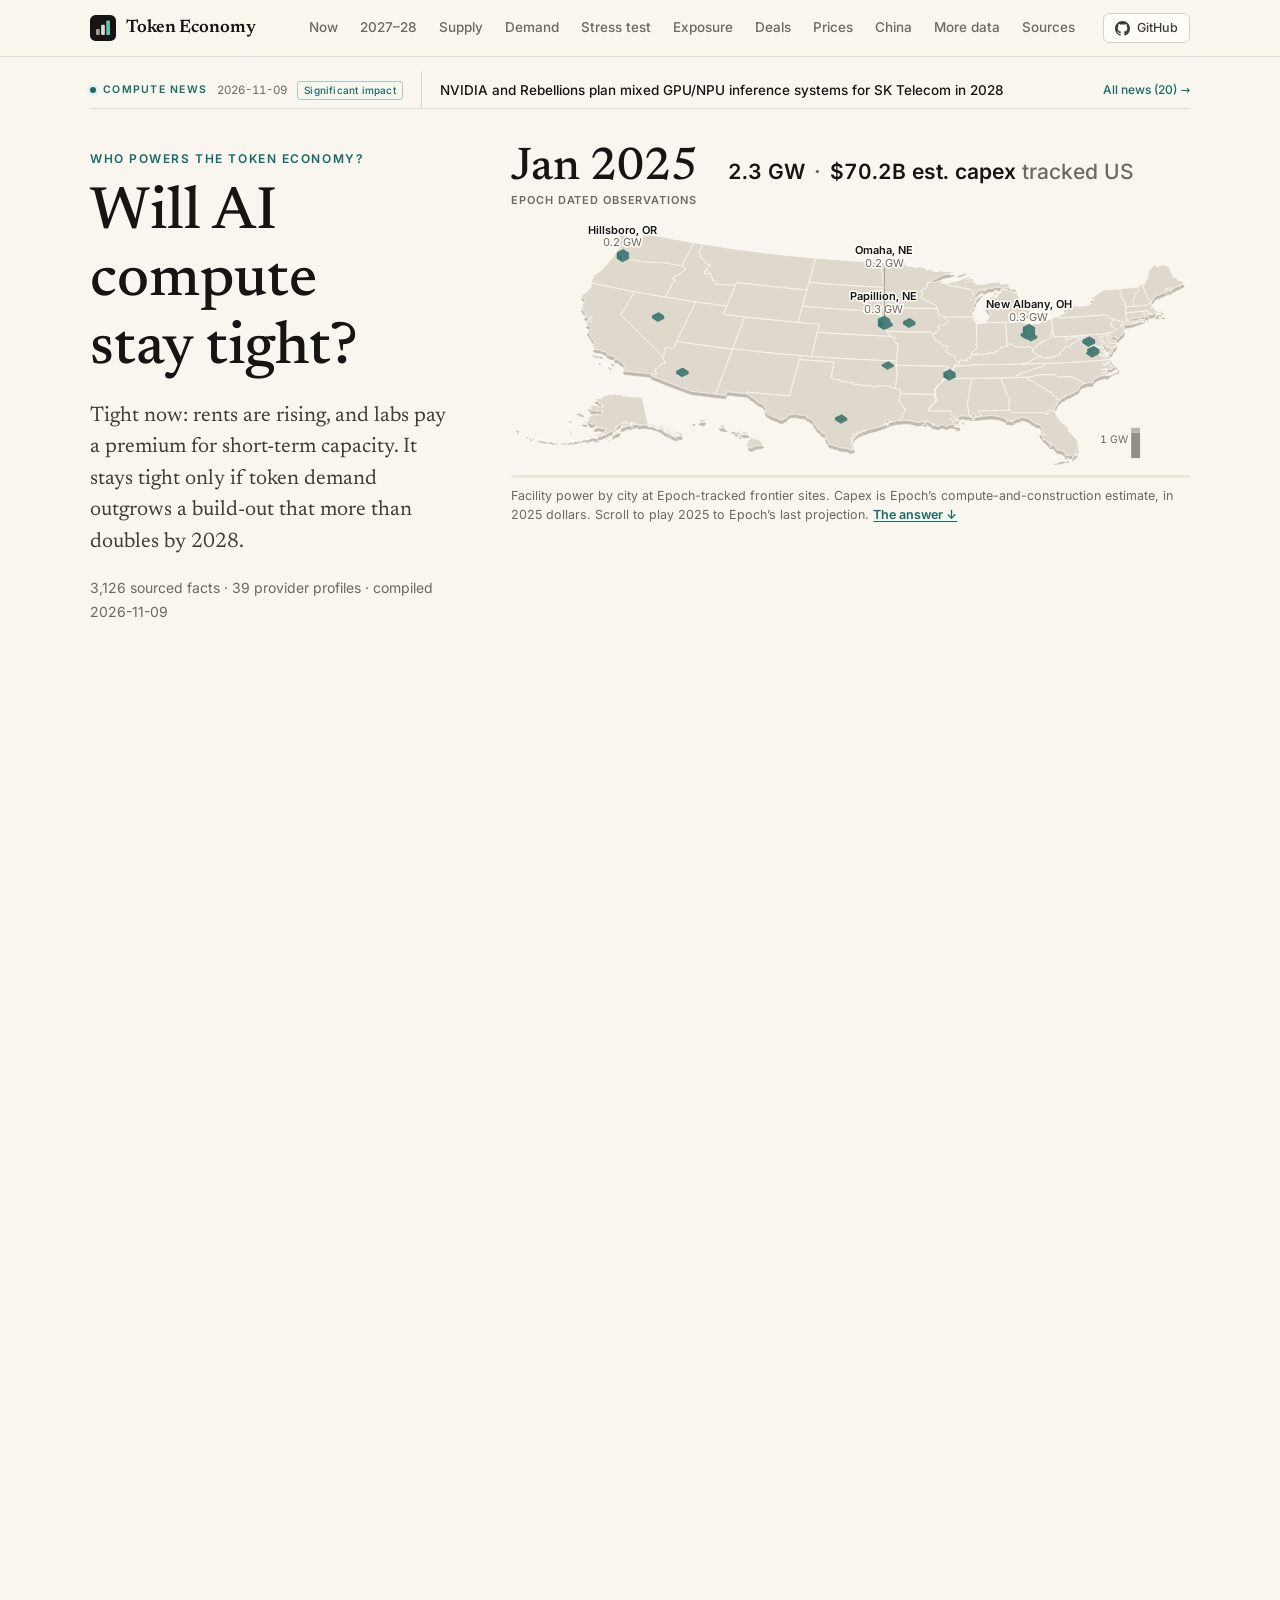
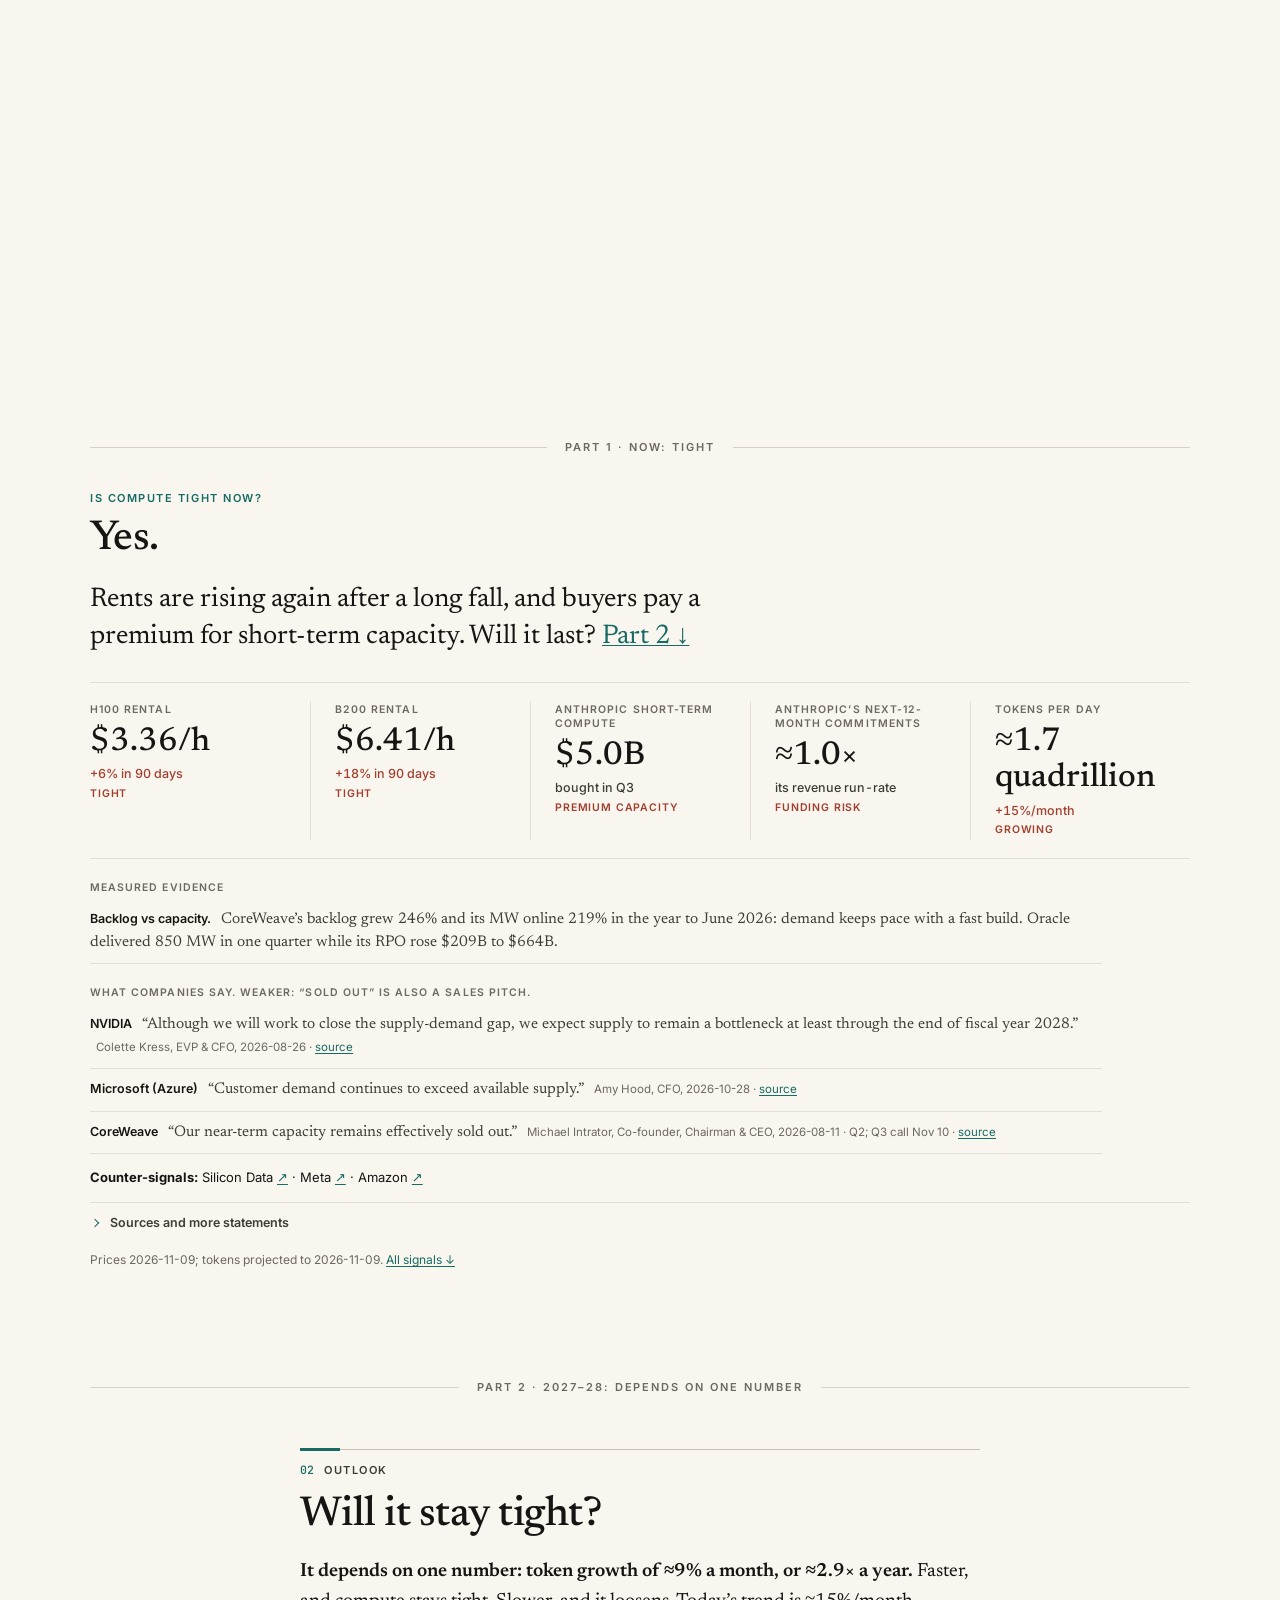
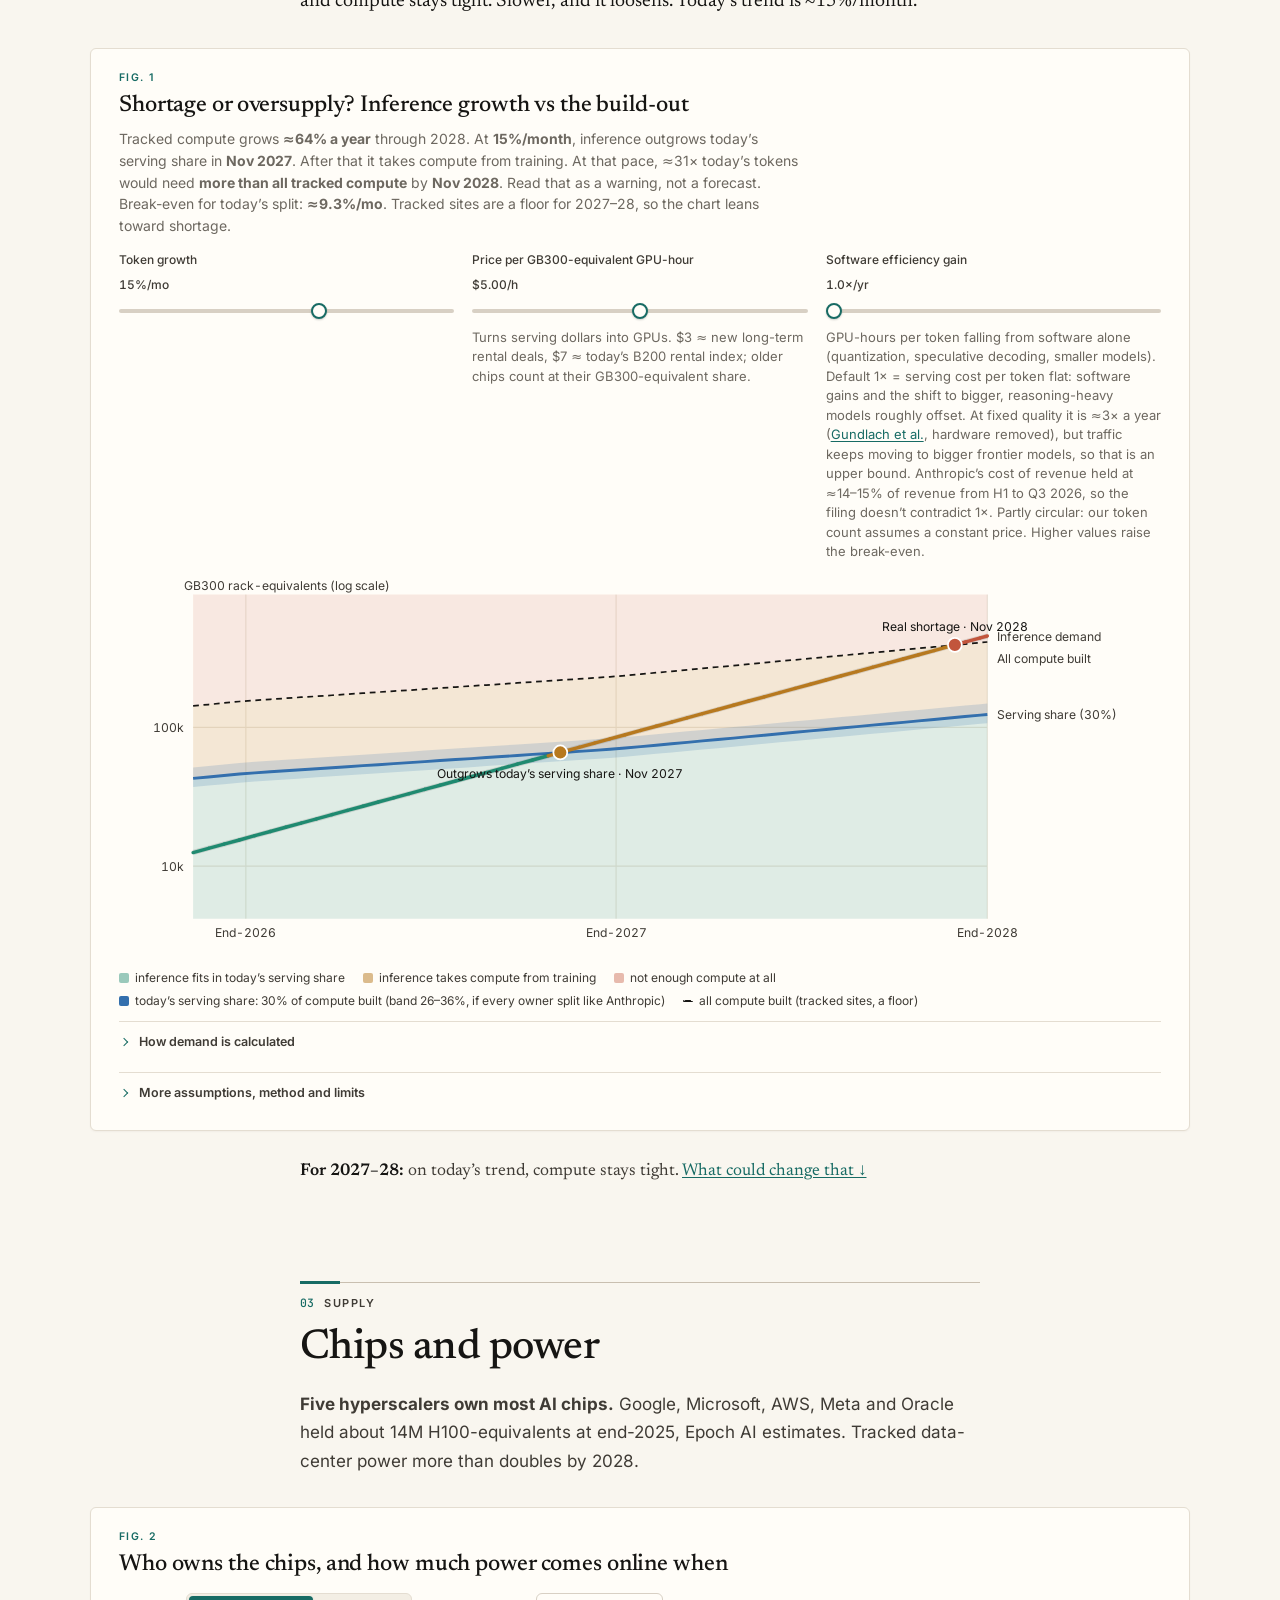
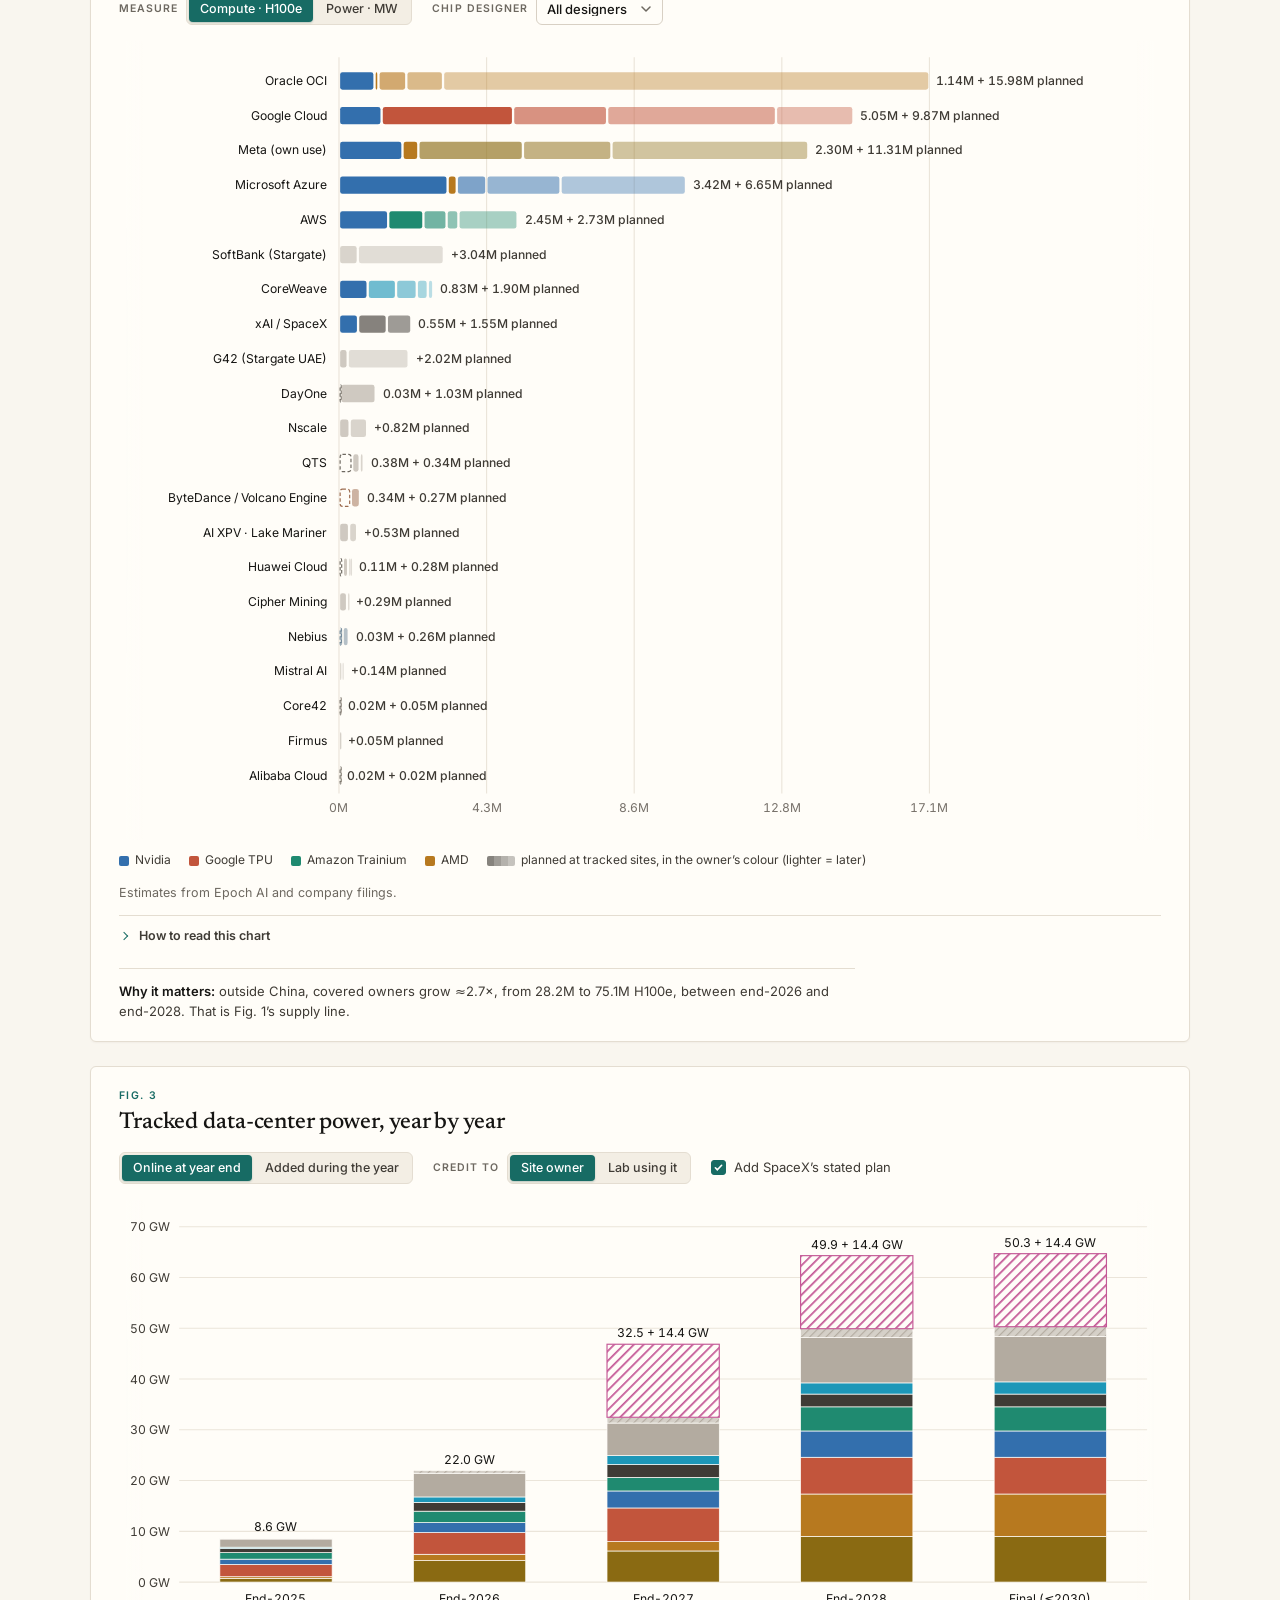
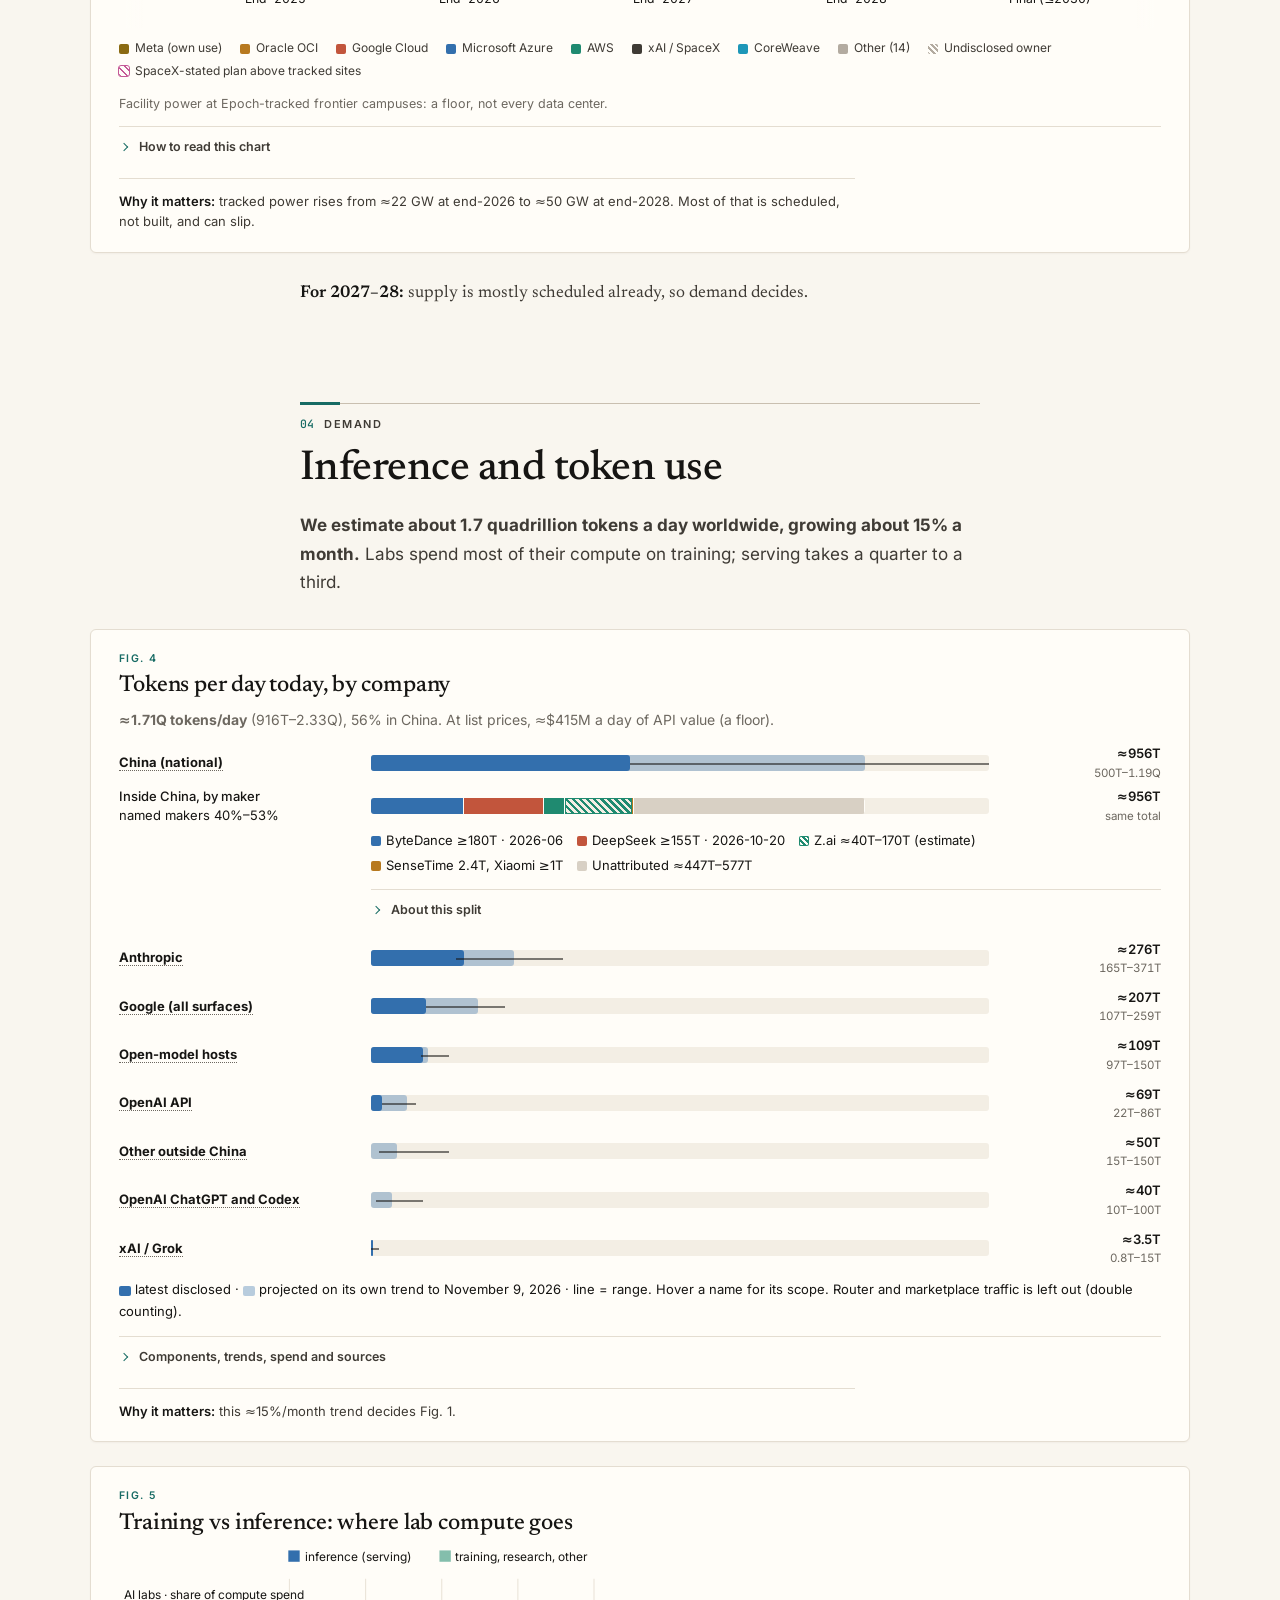
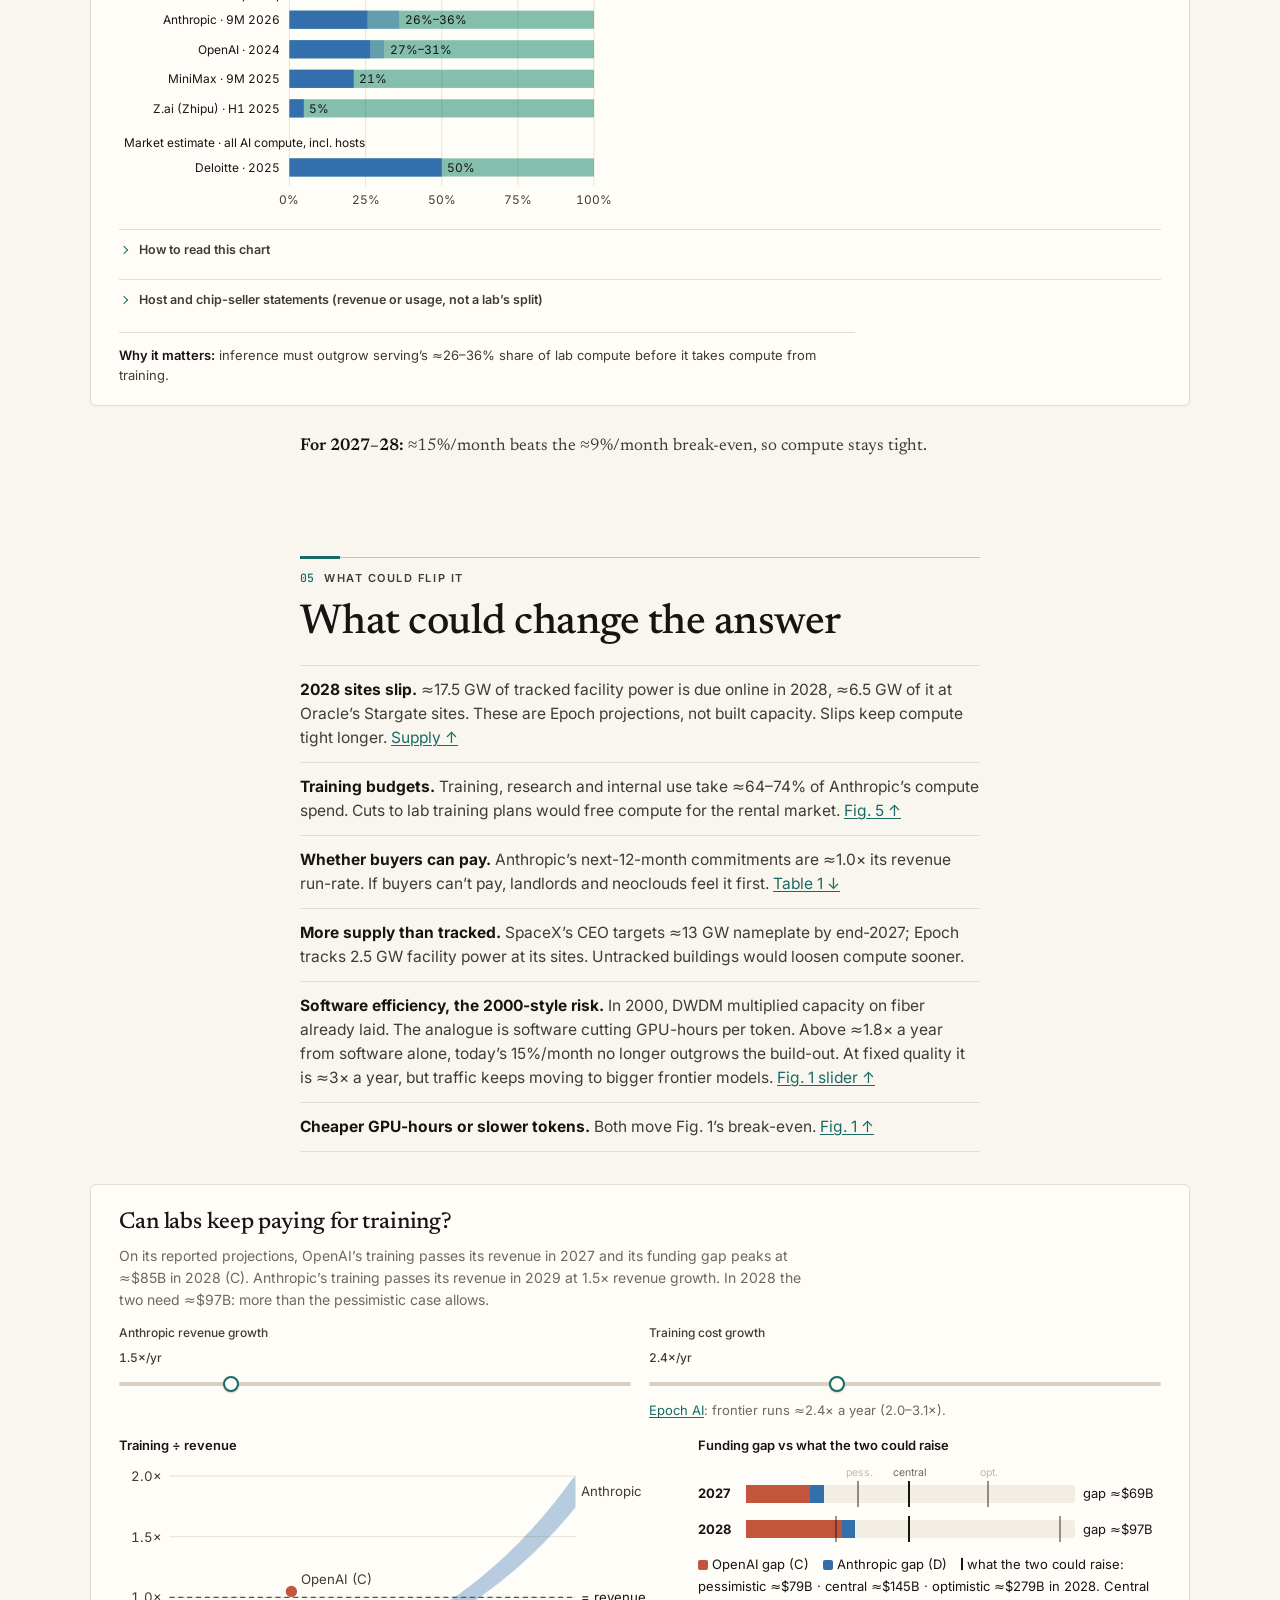
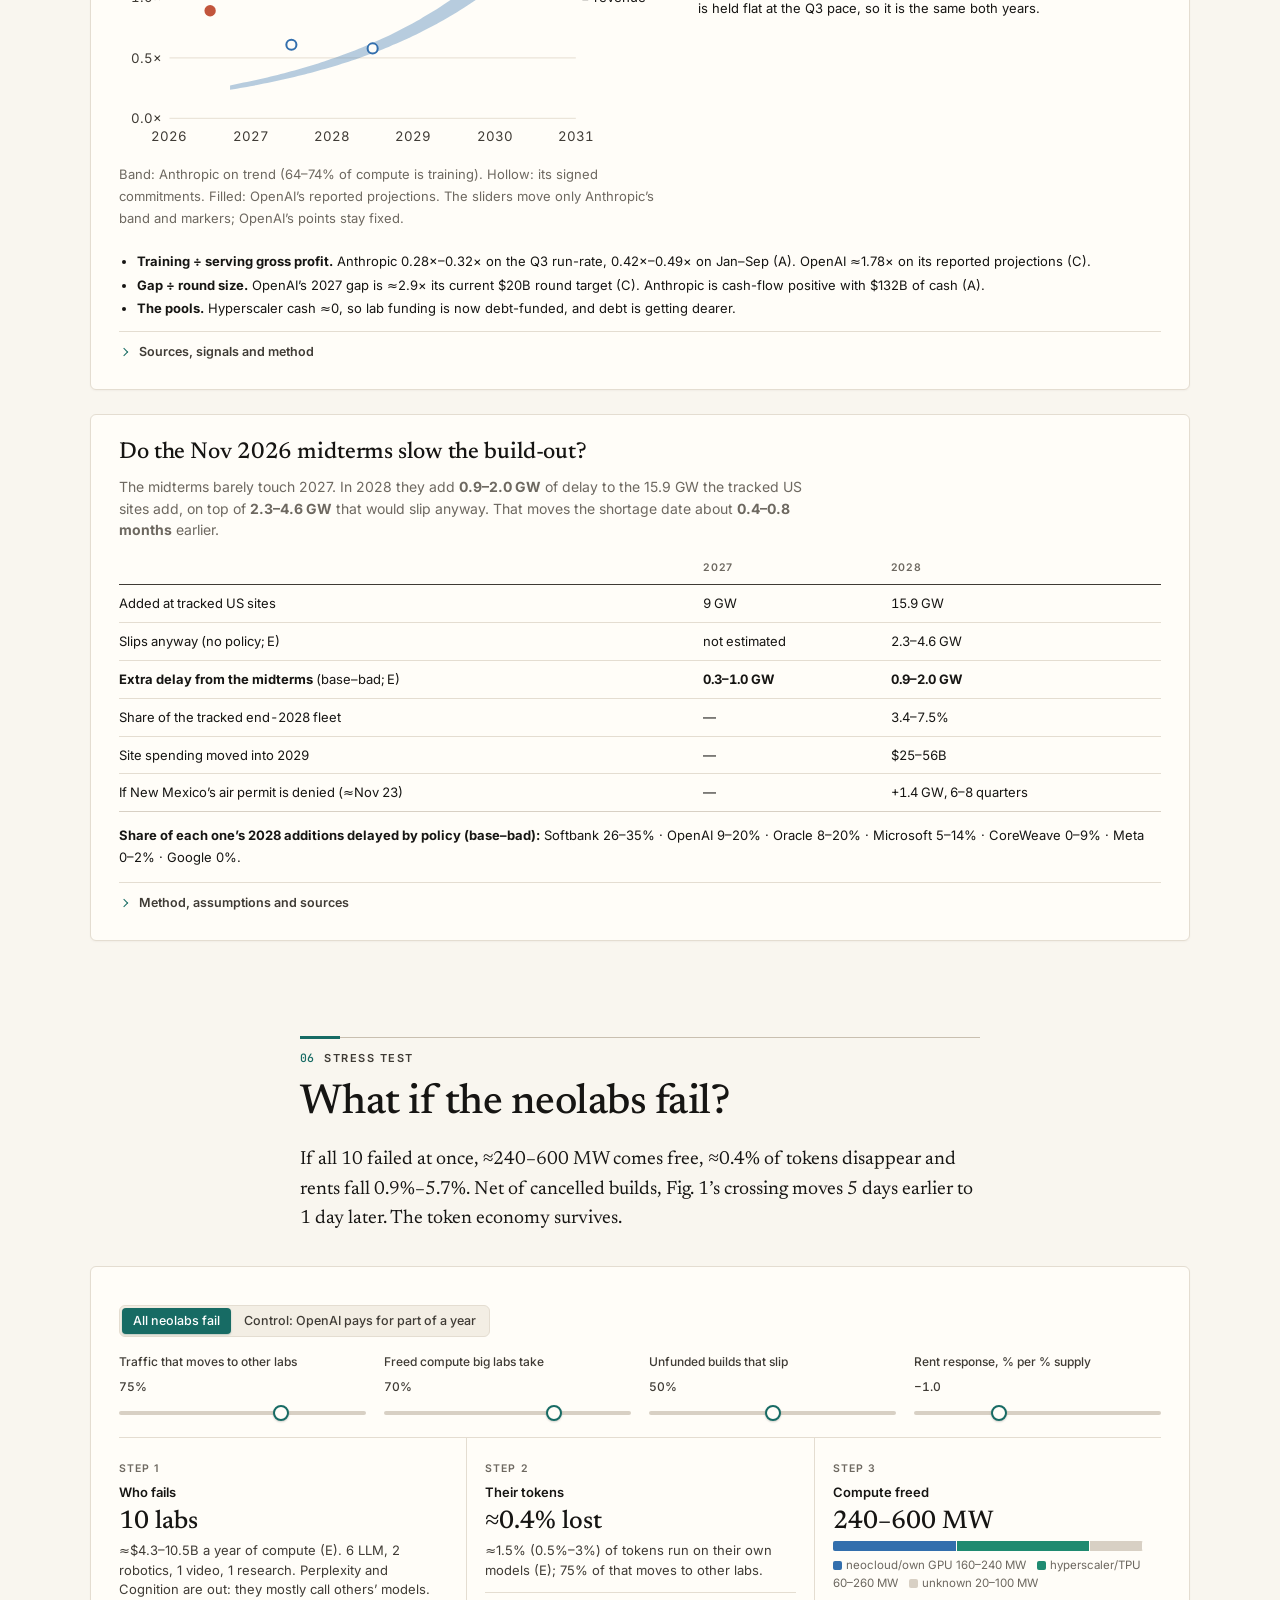
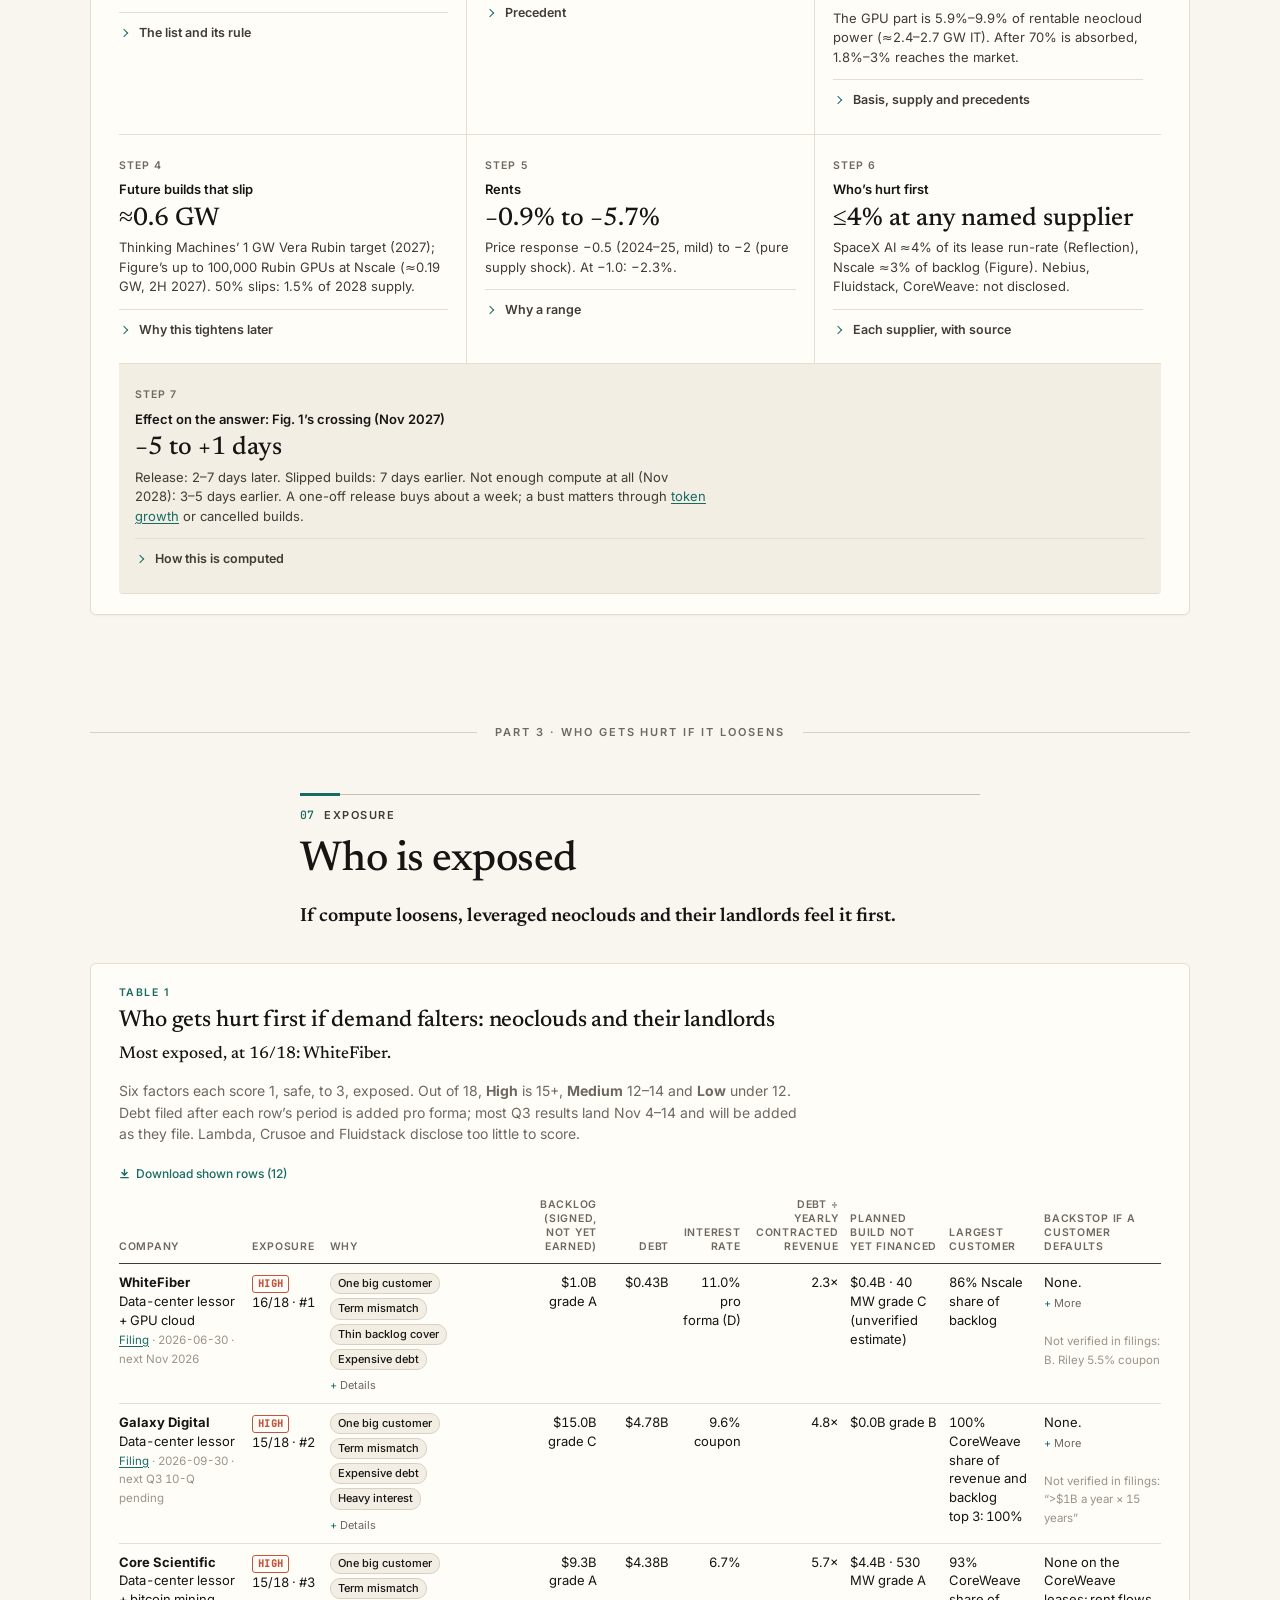
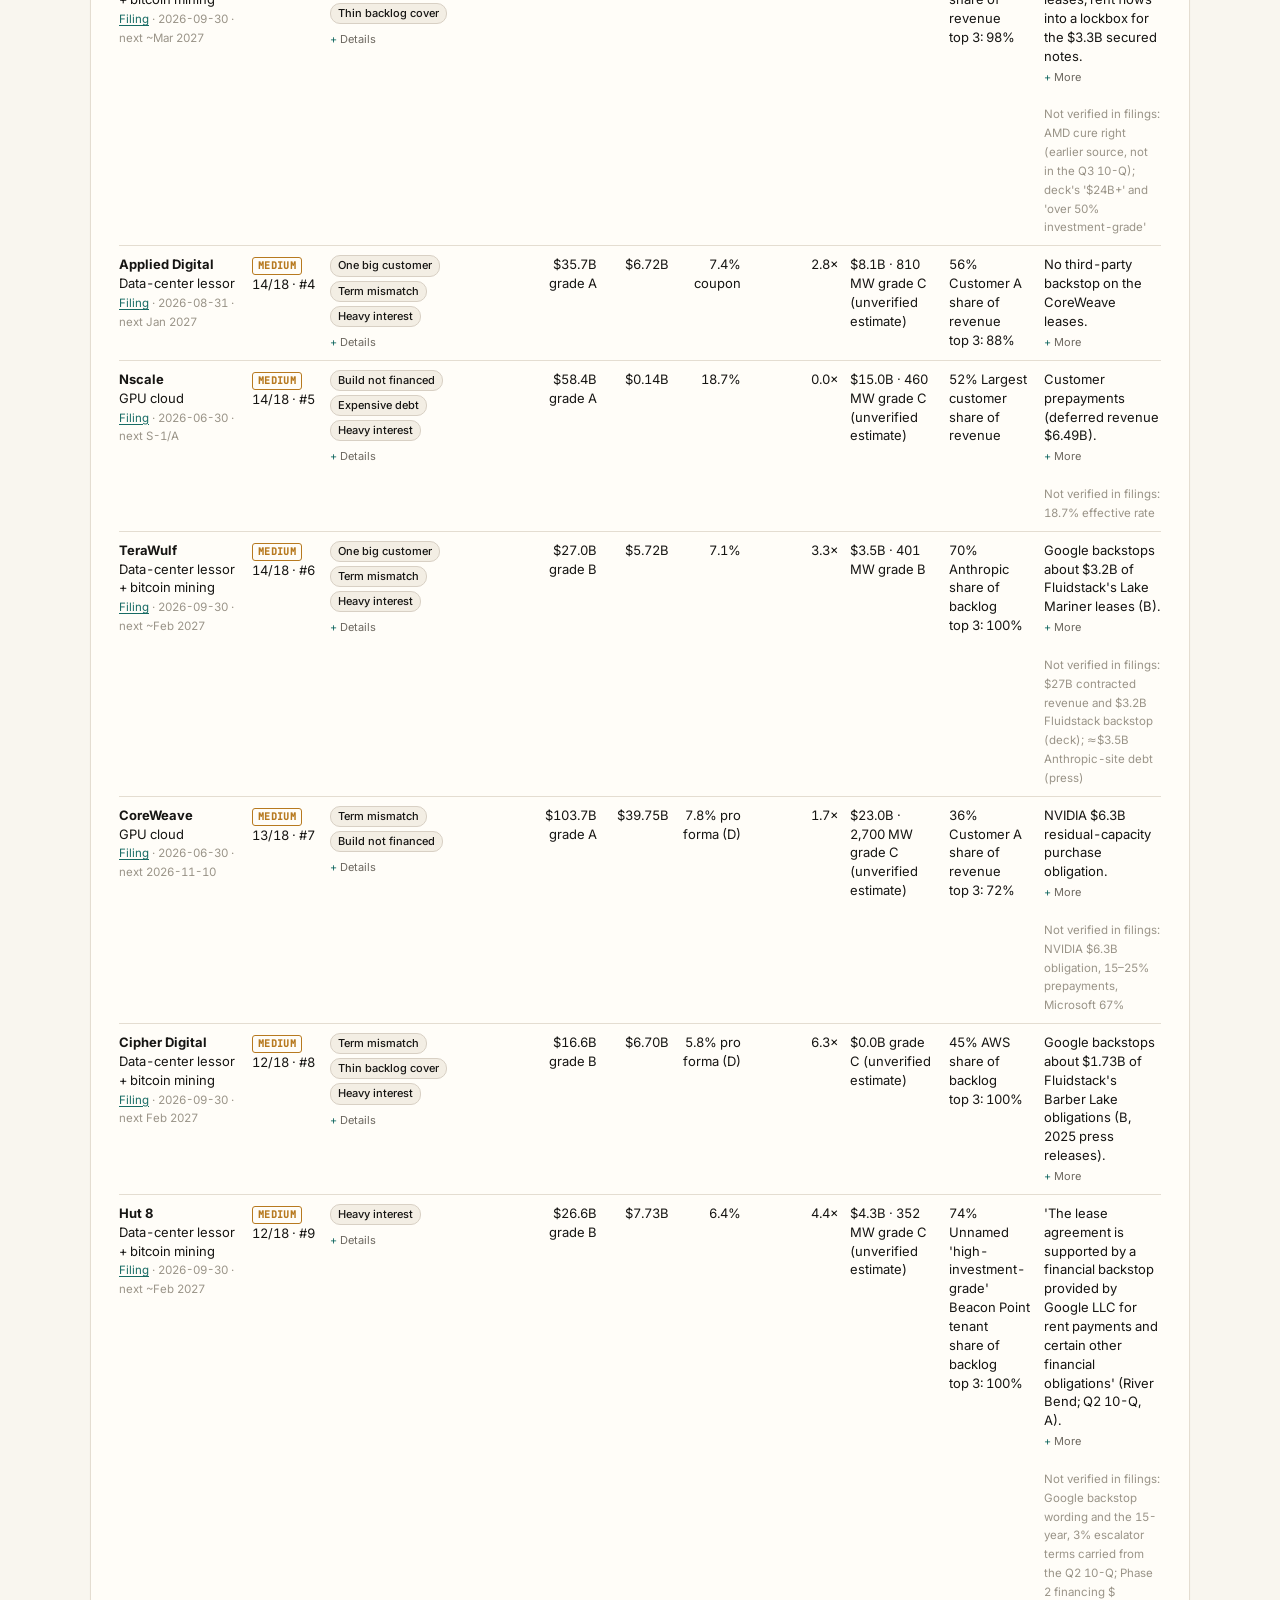
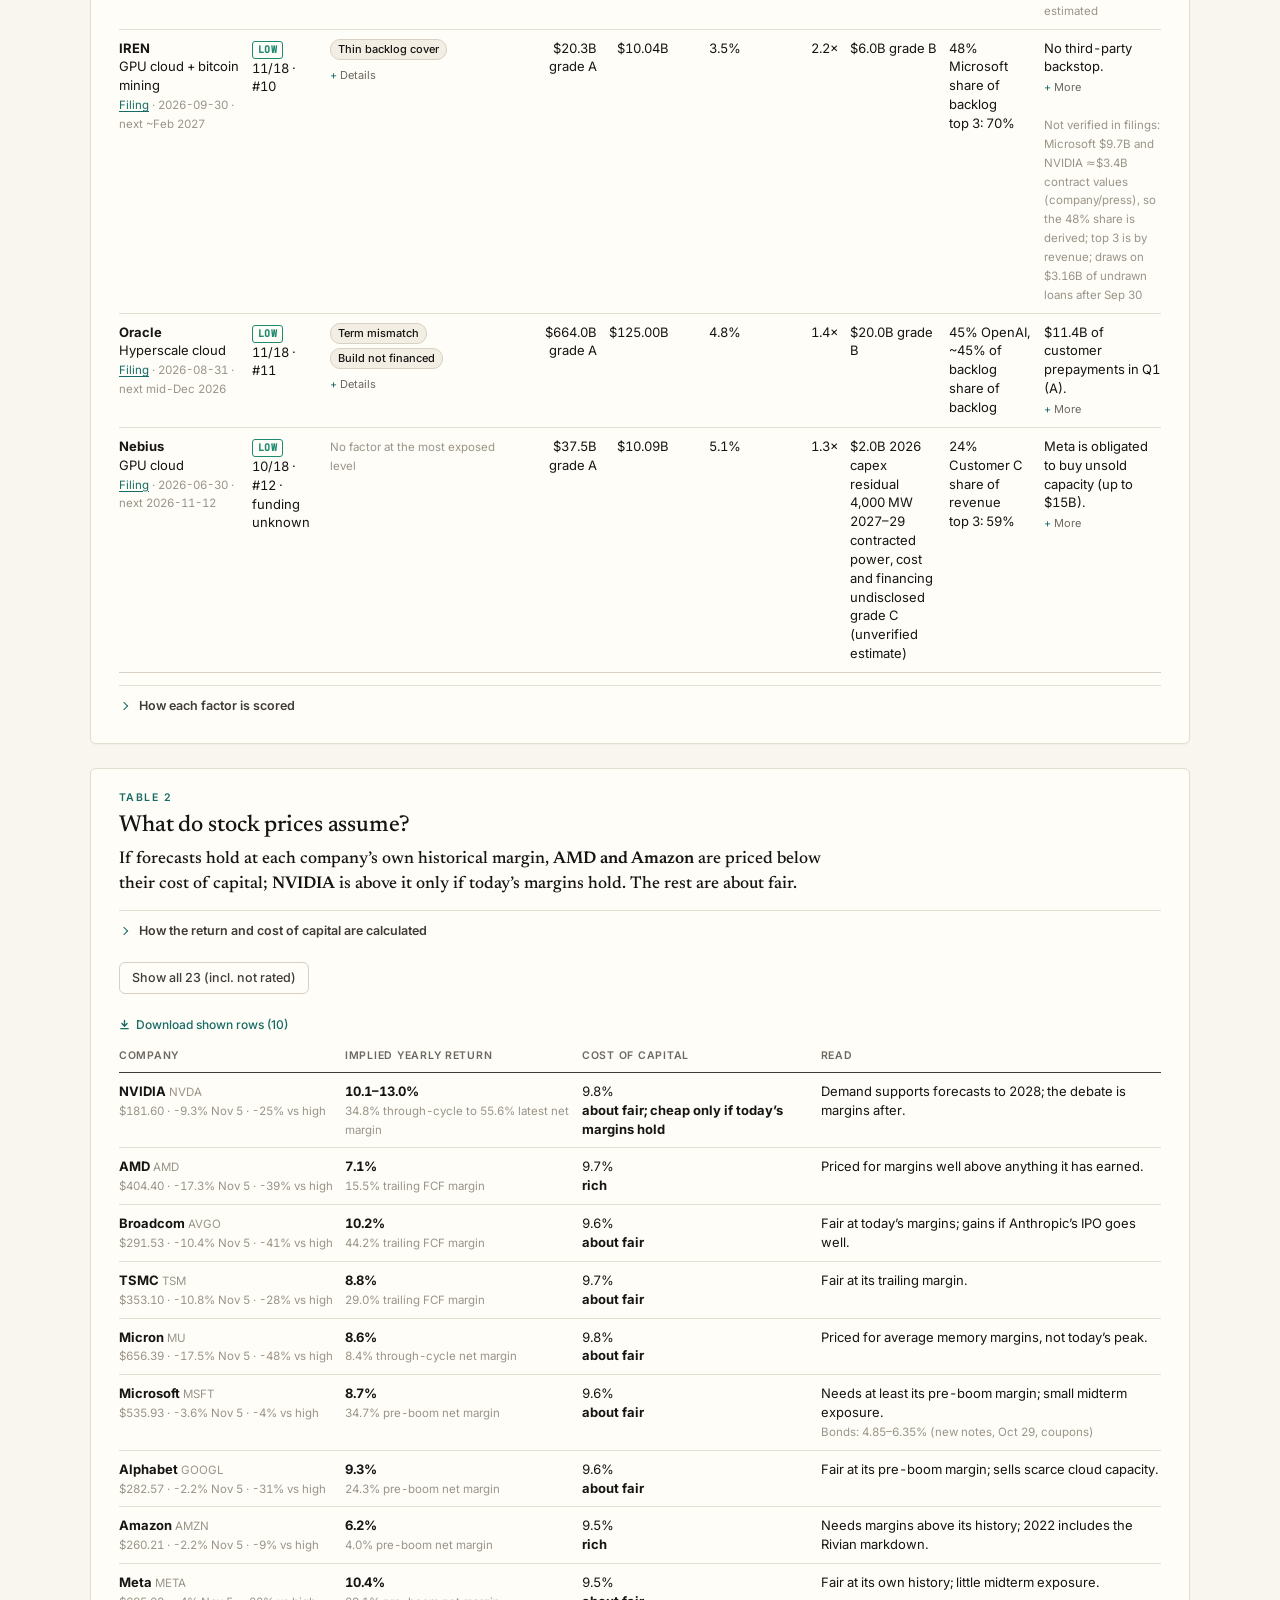
==== index.html @ fe8bfdc3 "Publish November 9 inference and campus-policy review" ====
<!doctype html>
<html lang="en">
<head>
<meta charset="utf-8">
<meta name="build" content="3c14de17727b">
<script>(function(){var m=document.querySelector('meta[name=build]');if(!m||!m.content||location.protocol==='file:'||!window.fetch)return;fetch('version.json',{cache:'no-store'}).then(function(r){return r.ok?r.json():null}).then(function(v){var k='build-reload-'+(v&&v.build);if(v&&v.build&&v.build!==m.content&&!sessionStorage.getItem(k)){sessionStorage.setItem(k,'1');location.reload();}}).catch(function(){});})();</script>
<meta name="viewport" content="width=device-width, initial-scale=1">
<title>Will AI compute stay tight?</title>
<meta name="description" content="Who powers the Token Economy? Is AI compute tight now, and will it stay tight? Rents, commitments, token demand and the build-out to 2028, with every figure linked to its source.">
<meta property="og:title" content="Will AI compute stay tight?">
<meta name="twitter:card" content="summary">
<meta name="twitter:title" content="Will AI compute stay tight?">
<meta property="og:description" content="Explore AI chip ownership, cloud deals, GPU prices and reported token demand, with sources and an interactive DeepSeek capacity calculator.">
<meta property="og:type" content="website">
<meta property="og:url" content="https://hxu296.github.io/ai-compute-landscape/">
<link rel="icon" href="data:image/svg+xml,%3Csvg xmlns='http://www.w3.org/2000/svg' viewBox='0 0 28 28'%3E%3Crect width='28' height='28' rx='6' fill='%23161513'/%3E%3Crect x='6.5' y='15' width='4' height='6.5' rx='1' fill='%23fffdf8' fill-opacity='.6'/%3E%3Crect x='12' y='10.5' width='4' height='11' rx='1' fill='%23fffdf8' fill-opacity='.85'/%3E%3Crect x='17.5' y='6' width='4' height='15.5' rx='1' fill='%2366c2b1'/%3E%3C/svg%3E">
<link rel="stylesheet" href="style.css?v=15205ccec91c">
</head>
<body>
<div class="tip" id="tip"></div>
<header class="masthead" id="readingNav">
  <div class="masthead-bar">
    <a class="brand" href="#top" aria-label="Who powers the Token Economy? Back to the top"><svg class="brand-mark" viewBox="0 0 28 28" aria-hidden="true" focusable="false"><rect width="28" height="28" rx="6" fill="#161513"/><rect x="6.5" y="15" width="4" height="6.5" rx="1" fill="#fffdf8" fill-opacity=".6"/><rect x="12" y="10.5" width="4" height="11" rx="1" fill="#fffdf8" fill-opacity=".85"/><rect x="17.5" y="6" width="4" height="15.5" rx="1" fill="#66c2b1"/></svg><span class="brand-name">Token Economy</span></a>
    <nav class="masthead-nav" aria-label="Sections"><a href="#watch">Now</a><a href="#outlook">2027–28</a><a href="#supply">Supply</a><a href="#usage">Demand</a><a href="#stress">Stress test</a><a href="#exposure">Exposure</a><a href="#deals">Deals</a><a href="#pricing">Prices</a><a href="#china">China</a><a href="#more">More data</a><a href="#method">Sources</a></nav>
    <a class="repo-link" href="https://github.com/hxu296/ai-compute-landscape" target="_blank" rel="noopener" aria-label="Open the GitHub repository (new tab)"><svg viewBox="0 0 16 16" aria-hidden="true" focusable="false"><path fill="currentColor" d="M8 0C3.58 0 0 3.58 0 8c0 3.54 2.29 6.53 5.47 7.59.4.07.55-.17.55-.38 0-.19-.01-.82-.01-1.49-2.01.37-2.53-.49-2.69-.94-.09-.23-.48-.94-.82-1.13-.28-.15-.68-.52-.01-.53.63-.01 1.08.58 1.23.82.72 1.21 1.87.87 2.33.66.07-.52.28-.87.51-1.07-1.78-.2-3.64-.89-3.64-3.95 0-.87.31-1.59.82-2.15-.08-.2-.36-1.02.08-2.12 0 0 .67-.21 2.2.82.64-.18 1.32-.27 2-.27.68 0 1.36.09 2 .27 1.53-1.04 2.2-.82 2.2-.82.44 1.1.16 1.92.08 2.12.51.56.82 1.27.82 2.15 0 3.07-1.87 3.75-3.65 3.95.29.25.54.73.54 1.48 0 1.07-.01 1.93-.01 2.2 0 .21.15.46.55.38A8.013 8.013 0 0016 8c0-4.42-3.58-8-8-8z"/></svg><span>GitHub</span></a>
  </div>
  <div class="reading-progress" id="readingProgress" aria-hidden="true"></div>
</header>

<main id="top">
<aside id="dailyBrief" class="news-banner" aria-label="Daily compute news"></aside>
<div class="hero-track" id="heroTrack">
<section class="hero">
  <div class="hero-head">
    <div class="kicker">Who powers the Token Economy?</div>
    <h1>Will AI compute stay tight?</h1>
  </div>
  <div class="hero-text">
    <p class="dek" id="heroDek">Tight now: rents are rising, and labs pay a premium for short-term capacity. It stays tight only if token demand outgrows a build-out that <span id="dekBuild">more than doubles</span> by 2028.</p>
    <div class="byline" id="byline"></div>
  </div>
  <figure class="hero-map">
    <div class="hero-readout" id="heroReadout"></div>
    <svg id="heroMap" viewBox="0 0 993 383" role="img" aria-label="3D map of tracked AI data-center power by US city"></svg>
    <div class="hero-progress" aria-hidden="true"><i id="heroProgress"></i></div>
    <figcaption class="hero-cap">Facility power by city at Epoch-tracked frontier sites. Capex is Epoch’s compute-and-construction estimate, in 2025 dollars. <span id="heroHint"></span> <a href="#watch">The answer ↓</a></figcaption>
  </figure>
</section>
</div>

<div class="part-title" id="part-now">Part 1 · Now: tight</div>

<section class="chapter lead" id="watch" aria-label="Is compute tight now?">
  <div class="lead-wrap">
    <div class="lead-kicker">Is compute tight now?</div>
    <h2 class="lead-answer" id="watchAnswer"></h2>
    <p class="lead-line" id="watchLead"></p>
    <div class="lead-stats" id="watchStats"></div>
    <div id="tightQuotes"></div>
    <p class="lead-asof"><span id="watchAsOf"></span> <a href="#watchSignals">All signals ↓</a></p>
  </div>
</section>


<div class="part-title" id="part-later">Part 2 · 2027–28: depends on one number</div>

<section class="chapter" id="outlook">
  <div class="prose">
    <div class="label"><span class="num">02</span>Outlook</div>
    <h2>Will it stay tight?</h2>
    <p class="chapter-finding" id="outlookLead"></p>
  </div>
  <div class="fig demand-review" id="buildout"><div class="fig-frame">
    <div class="fig-head"><span class="fig-no">Fig. 1</span><h3 class="fig-title">Shortage or oversupply? Inference growth vs the build-out</h3></div>
    <p class="fig-sub" id="buildoutHeadline"></p>
    <div class="research-controls">
      <label>Token growth <output id="buildGrowthValue"></output><input id="buildGrowth" type="range" min="0" max="25" step="1" value="12"></label>
      <label>Price per GB300-equivalent GPU-hour <output id="buildPriceValue"></output><input id="buildPrice" type="range" min="3" max="7" step="0.25" value="5"><span class="small">Turns serving dollars into GPUs. $3 ≈ new long-term rental deals, $7 ≈ today’s B200 rental index; older chips count at their GB300-equivalent share.</span></label>
      <label>Software efficiency gain <output id="buildEffValue"></output><input id="buildEff" type="range" min="1" max="3" step="0.1" value="1"><span class="small">GPU-hours per token falling from software alone (quantization, speculative decoding, smaller models). Default 1× = serving cost per token flat: software gains and the shift to bigger, reasoning-heavy models roughly offset. At fixed quality it is ≈3× a year (<a href="https://arxiv.org/abs/2511.23455" target="_blank" rel="noopener">Gundlach et al.</a>, hardware removed), but traffic keeps moving to bigger frontier models, so that is an upper bound. Anthropic’s cost of revenue held at ≈14–15% of revenue from H1 to Q3 2026, so the filing doesn’t contradict 1×. Partly circular: our token count assumes a constant price. Higher values raise the break-even.</span></label>
    </div>
    <svg id="buildoutSvg" viewBox="0 0 900 330" role="img" aria-label="Inference compute demand against compute being built, monthly to end-2028, log scale" style="width:100%;display:block"></svg>
    <div class="legend" id="buildoutLegend"><span><i style="background:var(--s3);opacity:.45"></i>inference fits in today’s serving share</span><span><i style="background:var(--s4);opacity:.5"></i>inference takes compute from training</span><span><i style="background:var(--s2);opacity:.4"></i>not enough compute at all</span><span><i style="background:var(--s1)"></i>today’s serving share: 30% of compute built (band 26–36%, if every owner split like Anthropic)</span><span><i style="border-top:2px dashed var(--ink);height:0;background:none"></i>all compute built (tracked sites, a floor)</span></div>
    <details class="fig-notes"><summary>How demand is calculated</summary><p class="small" id="buildoutNote"></p></details>
    <details class="fig-notes"><summary>More assumptions, method and limits</summary>
      <div class="research-controls"><label>Count 2028 additions by<select id="buildRubin"><option value="1" selected>8-bit FLOPs (Epoch H100e)</option><option value="0.824">bandwidth for Rubin, high HBM4 (Rubin ÷1.3)</option><option value="0.619">bandwidth for Rubin, low HBM4 (Rubin ÷2)</option></select></label></div>
      <p class="small"><b>Read it as:</b> a small inference share is not idle compute. Rental indices are up over 90 days (SemiAnalysis H100 and B200, early November 2026; mixed over 30 days) and labs buy short-term compute at a premium, so the rest is in use: training (labs choose its size, it does not scale with tokens), traffic we cannot count (the revenue check says our tokens run ≈1.6–2× low), recommender and ads workloads in Meta’s and Google’s fleets, and chips delivered but not yet powered. When inference passes labs’ serving share, inference and training compete for the same compute.</p>
      <p class="small"><b>Software efficiency check:</b> if Anthropic’s list prices for its main models stayed flat through 2026, a constant realized price is fair and the cost-of-revenue check is weak evidence for 1×, not none. We have not yet checked the 2026 price history.</p>
      <p class="small"><b>Method:</b> inference demand = ex-China logical tokens/day, grown monthly from the projection date. <b>It is priced, not benchmarked:</b> GPUs needed = tokens × serving cost per token ÷ price per GPU-hour. Serving cost per token comes from Anthropic’s filing: cost of revenue $4.812B in January–September 2026 (“substantially all” customer-serving compute) ÷ its ≈123T/day of consumption-billed tokens over those months = ≈$0.143 per million tokens. This bundles utilization, model size, chip mix and overheads as they actually occurred at one large lab. It overstates cost per token because subscription traffic is not in the token count, and Anthropic’s models are likely heavier than average; cheaper-to-serve traffic elsewhere would need fewer GPUs. The note under the chart shows how many times the GPUs the DeepSeek-V4-Pro benchmark would need this implies.</p>
    </details>
  </div></div>
  <p class="close" id="closeOutlook"></p>
</section>

<section class="chapter" id="supply">
  <div class="prose">
    <div class="label"><span class="num">03</span>Supply</div>
    <h2>Chips and power</h2>
    <p><b>Five hyperscalers own most AI chips.</b> Google, Microsoft, AWS, Meta and Oracle held about 14M H100-equivalents at end-2025, Epoch AI estimates. Tracked data-center power more than doubles by 2028.</p>
  </div>
  <div class="fig"><div class="fig-frame">
    <div class="fig-head"><span class="fig-no">Fig. 2</span><h3 class="fig-title">Who owns the chips, and how much power comes online when</h3></div>
    <div class="fig-controls"><div class="ctl"><span class="ctl-label">Measure</span><span class="seg"><button id="supCompute" class="on">Compute · H100e</button><button id="supPower">Power · MW</button></span></div><div class="ctl" id="supDesignerCtl"><label for="supDesigner" class="ctl-label">Chip designer</label><select id="supDesigner"><option value="All">All designers</option><option value="Nvidia">NVIDIA</option><option value="AMD">AMD Instinct</option><option value="Google">Google TPU</option><option value="Amazon">AWS Trainium</option></select></div></div>
    <div class="fig-body"><svg id="supSvg" viewBox="0 0 900 420" role="img" aria-label="Supplier sizes"></svg></div>
    <div class="legend" id="supLegend"></div>
    <p class="fig-caption">Estimates from Epoch AI and company filings.</p>
    <details class="fig-notes"><summary>How to read this chart</summary><p class="small" id="supNote"></p></details>
    <p class="why" id="whySupply"></p>
  </div></div>
  <div class="fig" id="gw-years"><div class="fig-frame">
    <div class="fig-head"><span class="fig-no">Fig. 3</span><h3 class="fig-title" id="gwYearTitle">Tracked data-center power, year by year</h3></div>
    <div class="fig-controls"><span class="seg"><button id="gwYearTotal" class="on">Online at year end</button><button id="gwYearAdded">Added during the year</button></span><div class="ctl"><span class="ctl-label">Credit to</span><span class="seg"><button id="gwCreditOwner" class="on">Site owner</button><button id="gwCreditUser">Lab using it</button></span></div><label class="ctl"><input type="checkbox" id="gwYearPlans" checked> Add SpaceX’s stated plan</label></div>
    <div class="fig-body"><svg id="gwYearSvg" viewBox="0 0 900 370" role="img" aria-label="Gigawatts of tracked data-center power per year, stacked by company"></svg></div>
    <div class="legend" id="gwYearLegend"></div>
    <p class="fig-caption" id="gwYearCaption">Facility power at the frontier campuses Epoch AI tracks: a floor, not every data center.</p>
    <details class="fig-notes"><summary>How to read this chart</summary><p class="small" id="gwYearNote"></p></details>
    <p class="why" id="whyPower"></p>
  </div></div>
  <p class="close" id="closeSupply"></p>
</section>

<section class="chapter" id="usage">
  <div class="prose">
    <div class="label"><span class="num">04</span>Demand</div>
    <h2>Inference and token use</h2>
    <p><b>We estimate about 1.7 quadrillion tokens a day worldwide, growing about 15% a month.</b> Labs spend most of their compute on training; serving takes a quarter to a third.</p>
  </div>
  <div class="fig demand-review" id="token-projection"><div class="fig-frame">
    <div class="fig-head"><span class="fig-no">Fig. 4</span><h3 class="fig-title">Tokens per day today, by company</h3></div>
    <p class="fig-sub" id="projectionHeadline"></p>
    <div id="projectionBars" role="img" aria-label="Projected logical tokens per day by component, with ranges"></div>
    <p class="small"><span class="legend-swatch solid"></span> latest disclosed · <span class="legend-swatch light"></span> projected on its own trend to <span class="projection-date">today</span> · line = range. Hover a name for its scope. Router and marketplace traffic is left out (double counting).</p>
    <details class="fig-notes"><summary>Components, trends, spend and sources</summary><p class="small" id="spendNote"></p><div class="table-wrap"><table class="t" id="projectionTable"></table></div></details>
    <p class="why" id="whyTokens"></p>
  </div></div>
  <div class="fig" id="inference-split"><div class="fig-frame">
  <div class="inference-shares">
    <div class="fig-head"><span class="fig-no">Fig. 5</span><h3>Training vs inference: where lab compute goes</h3></div>
    <div class="inference-chart-scroll"><svg id="infSvg" viewBox="0 0 440 400" role="img" aria-label="Share of compute spent on inference versus training, by lab" style="width:100%;display:block"></svg></div>
    <details class="fig-notes"><summary>How to read this chart</summary><p>Anthropic’s filing puts customer serving at ≈26% of compute spend (up to ≈36% counting free-tier use, E). Hosts and chip sellers report inference above 50% of their own revenue or usage, which is a different measure (table below). Light segment = stated range. RL rollouts count as training but run like inference. Grades: R = reported (filed or attributed press), D = derived by this site from a filing or prospectus, E = estimate; R/E = reported low end with an estimated high end. Forecasts are left out. Hover a bar for basis and source.</p></details>
    <details class="fig-notes"><summary>Host and chip-seller statements (revenue or usage, not a lab’s split)</summary><div class="table-wrap"><table class="t" id="infSupplierTable"></table></div></details>
  </div>
    <p class="why" id="whyInference"></p>
  </div></div>
  <p class="close" id="closeDemand"></p>
</section>

<section class="chapter" id="flip">
  <div class="prose">
    <div class="label"><span class="num">05</span>What could flip it</div>
    <h2>What could change the answer</h2>
    <ul class="flip-list" id="flipList"></ul>
  </div>
  <div class="fig" id="fundFig"><div class="fig-frame">
    <div class="fig-head"><h3 class="fig-title">Can labs keep paying for training?</h3></div>
    <p class="fig-sub" id="fundHeadline"></p>
    <div class="research-controls">
      <label>Anthropic revenue growth <output id="fundRevValue"></output><input id="fundRev" type="range" min="1.1" max="3" step="0.1" value="1.5"></label>
      <label>Training cost growth <output id="fundTrainValue"></output><input id="fundTrain" type="range" min="2" max="3.1" step="0.1" value="2.4"><span class="small"><a href="https://epoch.ai/publications/how-much-does-it-cost-to-train-frontier-ai-models" target="_blank" rel="noopener">Epoch AI</a>: frontier runs ≈2.4× a year (2.0–3.1×).</span></label>
    </div>
    <div class="fund-grid"><div><p class="small fund-cap-title">Training ÷ revenue</p><svg id="fundSvg" viewBox="0 0 440 230" role="img" aria-label="Training spend divided by revenue, Anthropic and OpenAI, 2026 to 2030" style="width:100%;display:block"></svg><p class="small muted">Band: Anthropic on trend (64–74% of compute is training). Hollow: its signed commitments. Filled: OpenAI’s reported projections. The sliders move only Anthropic’s band and markers; OpenAI’s points stay fixed.</p></div>
      <div><p class="small fund-cap-title">Funding gap vs what the two could raise</p><div id="fundBars"></div></div></div>
    <ul class="small fund-tests" id="fundTests"></ul>
    <details class="fig-notes"><summary>Sources, signals and method</summary><div id="fundSignals"></div></details>
  </div></div>
  <div class="fig" id="policyFig"><div class="fig-frame">
    <div class="fig-head"><h3 class="fig-title">Do the Nov 2026 midterms slow the build-out?</h3></div>
    <p class="fig-sub" id="policyHeadline"></p>
    <div class="table-wrap"><table class="t" id="policyTable"></table></div>
    <p class="small" id="policyOwners"></p>
    <details class="fig-notes" id="policyNotes"><summary>Method, assumptions and sources</summary></details>
  </div></div>
</section>

<section class="chapter" id="stress">
  <div class="prose">
    <div class="label"><span class="num">06</span>Stress test</div>
    <h2>What if the neolabs fail?</h2>
    <p class="chapter-finding" id="stressLead"></p>
  </div>
  <div class="fig" id="stressFig"><div class="fig-frame">
    <div class="fig-controls"><span class="seg" id="stressMode"><button data-mode="neolab" class="on">All neolabs fail</button><button data-mode="control">Control: OpenAI pays for part of a year</button></span></div>
    <div class="research-controls">
      <label id="stressMigrateBox">Traffic that moves to other labs <output id="stressMigrateValue"></output><input id="stressMigrate" type="range" min="25" max="100" step="5" value="75"></label>
      <label id="stressShortfallBox" hidden>Share OpenAI can’t pay <output id="stressShortfallValue"></output><input id="stressShortfall" type="range" min="5" max="50" step="5" value="25"></label>
      <label>Freed compute big labs take <output id="stressAbsorbValue"></output><input id="stressAbsorb" type="range" min="0" max="100" step="5" value="70"></label>
      <label>Unfunded builds that slip <output id="stressSlipValue"></output><input id="stressSlip" type="range" min="0" max="100" step="10" value="50"></label>
      <label>Rent response, % per % supply <output id="stressElasticValue"></output><input id="stressElastic" type="range" min="0.5" max="2" step="0.1" value="1"></label>
    </div>
    <ol class="stress-steps" id="stressSteps"></ol>
  </div></div>
</section>

<div class="part-title" id="part-hurt">Part 3 · Who gets hurt if it loosens</div>

<section class="chapter" id="exposure">
  <div class="prose">
    <div class="label"><span class="num">07</span>Exposure</div>
    <h2>Who is exposed</h2>
    <p class="chapter-finding" id="exposureLead"></p>
  </div>
  <div class="fig"><div class="fig-frame">
    <div class="fig-head"><span class="fig-no">Table 1</span><h3 class="fig-title">Who gets hurt first if demand falters: neoclouds and their landlords</h3></div>
    <p class="fig-headline" id="riskHeadline"></p>
    <p class="fig-sub" id="riskNote"></p>
    <div class="table-scroll"><table class="t" id="riskTable"></table></div>
    <details class="fig-notes" id="riskRules"><summary>How each factor is scored</summary></details>
  </div></div>
  <div class="fig" id="marketFig"><div class="fig-frame">
    <div class="fig-head"><span class="fig-no">Table 2</span><h3 class="fig-title">What do stock prices assume?</h3></div>
    <p class="fig-headline" id="marketHeadline"></p>
    <details class="fig-notes"><summary>How the return and cost of capital are calculated</summary><p class="small" id="marketNote"></p></details>
    <div class="fig-controls"><button id="marketAll" type="button"></button></div>
    <div class="table-scroll"><table class="t" id="marketTable"></table></div>
    <details class="fig-notes" id="marketRules"><summary>Margin rule, limits and sources</summary></details>
    <p class="fig-caption">Research, not investment advice.</p>
  </div></div>
</section>

<section class="chapter" id="deals">
  <div class="prose">
    <div class="label"><span class="num">08</span>Contracts</div>
    <h2>Compute deals</h2>
    <p><b>A few AI labs sign most of the money.</b> Anthropic and OpenAI are the largest buyers. Neoclouds resell to them, and landlords build the halls.</p>
  </div>
  <div class="fig" id="landscape"><div class="fig-frame">
    <div class="fig-head"><span class="fig-no">Fig. 6</span><h2>How the companies connect</h2></div>
    <p class="fig-sub">Buyers rent compute from clouds; clouds lease powered buildings from landlords. Width is disclosed dollars on the left, contracted MW on the right.</p>
    <p class="fig-headline" id="dealHeadline"></p>
    <div class="fig-controls">
      <div class="ctl"><span class="ctl-label">Announced from</span><select id="dealFrom"><option>2023</option><option>2024</option><option selected>2025</option><option>2026</option></select></div>
      <div class="ctl"><span class="ctl-label">Show</span><select id="dealKind"><option value="rent" selected>compute rentals and leases</option><option value="compute">compute services only</option><option value="lease">building leases only</option><option value="hardware">hardware orders only</option><option value="all">everything</option></select></div>
      <label class="small" id="dealChipsCtl"><input type="checkbox" id="dealChips"> Add chip-supply orders</label><label class="small"><input type="checkbox" id="dealUnpriced" checked> Include unpriced</label>
      <div class="ctl"><label for="dealMin" class="ctl-label">Minimum value</label><input id="dealMin" type="range" min="0" max="100" value="0" step="1"><output id="dealMinLabel" for="dealMin">All values</output></div>
    </div>
    <div class="fig-controls"><div class="ctl"><label for="flowFocus" class="ctl-label">Explore</label><select id="flowFocus"><option value="">All companies</option></select></div><button id="dealReset">Clear selection</button><span id="dealSel" class="muted small"></span></div>
    <p class="flow-mobile-hint">Swipe across the diagram to follow buyers → clouds → landlords, or choose a company above.</p><div class="flow-scroll"><svg id="flowSvg" role="img" aria-label="Disclosed deals between buyers, clouds and landlords"></svg></div>
    <div class="flow-meta" id="flowMeta"></div>
    <p class="fig-caption" id="flowCoverage"></p>
    <details class="fig-notes"><summary>How to read this chart</summary><p>Built from the same contract rows as Table 2 (non-excluded, announced from the selected year). The six largest buyers are named; everyone else is one grey “Other buyers” row and undisclosed counterparties one “Undisclosed buyers” row; beyond the 14 largest clouds and 10 largest landlords the rest are grouped. A company that both buys and sells (Oracle, CoreWeave) is drawn once per side it acts on; its other role is named in the hover. Buyer → cloud width is disclosed nominal value; cloud → landlord width is contracted MW; each side has its own scale. Dashed links have no disclosed size. A row that its source marks as the same underlying deal as another (OpenAI–Oracle, 4.5 GW, 2025-07-22 and 2025-09-10) is counted once in MW. “Disclosed landlords” are the listed hosts and builders in the deal data (miners, Crusoe and others); hyperscalers’ own campuses and wholesale developers such as QTS, Vantage and Stack are not in the deal data, so this column is not the whole landlord side. Add chip-supply orders to include NVIDIA, AMD and other hardware deals. Framework plans such as Stargate’s $500B are excluded: they commit no one to a price. Building leases are kept apart from compute services, so the same capacity is not counted twice. “Firm” means a stated amount that is not “up to”, conditional, cancellable or potential. A connected path does not allocate particular racks or megawatts through a reseller. Amounts retain their conditions and can overlap.</p></details>
    <div id="flowDetails" hidden><div class="scroll" style="max-height:220px"><table class="t" id="flowTable"></table></div></div>
  </div></div>
  <div class="fig"><div class="fig-frame">
    <div class="fig-head"><span class="fig-no">Table 2</span><h3 class="fig-title">Largest deals in the current view</h3></div>
    <div class="table-tools"><label class="provider-search">Search deals <input type="search" id="dealSearch" placeholder="Buyer, supplier, chip…"></label><button type="button" id="dealShowAll" class="ctl">Show all deals</button><output id="dealCount" class="small"></output></div>
    <div class="scroll"><table class="t" id="tDeals"></table></div>
    <details class="fig-notes"><summary>How implied prices are worked out</summary><div>
      <p>No contract here gives a GPU count, so every $/GPU-hour is an estimate from the all-in $/kW-month, which stays comparable across chip generations: $/kW-month × kW per GPU ÷ 730 hours. It is shown only for NVIDIA and AMD GPU deals, not Trainium, TPU or Cerebras capacity. Fig. 8 labels use 2.12 kW per GB300-class GPU; the hover range uses 2.0–2.6 kW, pre-Rubin power draw, which is a floor for 2027 and later deliveries. Leases of powered buildings are priced per kW-month and include no chips.</p></div></details>
  </div></div>
  <p class="close" id="closeDeals"></p>
</section>

<section class="chapter" id="pricing">
  <div class="prose">
    <div class="label"><span class="num">09</span>Prices</div>
    <h2>Compute prices</h2>
    <p><b id="priceLead">Rental prices for H100 and B200 GPUs come from daily market benchmarks.</b></p>
  </div>
  <div class="fig"><div class="fig-frame">
    <div id="benchmarks" class="benchmark-grid"></div>
    <h3 class="fig-title">Market price movements</h3>
    <div class="scroll"><table class="t" id="marketChanges"></table></div>
  </div></div>
  <div class="fig"><div class="fig-frame"><div class="fig-grid">
    <div><div class="fig-head"><span class="fig-no">Fig. 7</span></div><h4>Rental price indices over time</h4>
      <div class="fig-body"><svg id="idxSvg" viewBox="0 0 440 260" role="img" aria-label="Price index history"></svg></div><div class="legend" id="idxLegend"></div>
      <p class="fig-caption">Neither index is a one-year contract price.</p></div>
    <div><div class="fig-head"><span class="fig-no">Fig. 8</span></div><h4>What the big deals cost per kilowatt, per month</h4>
      <p class="fig-sub">Red: compute, chips included. Green: a powered building only. The gap between the medians is roughly the chips and servers. ≥ marks a floor.</p>
      <div class="fig-body"><svg id="kwSvg" viewBox="0 0 440 300" role="img" aria-label="Deal prices per kW-month"></svg></div>
      <div class="legend"><span><i style="background:var(--s2)"></i>All-in compute (chips included)</span><span><i style="background:var(--s3)"></i>Building lease (no chips)</span></div>
      <p class="fig-caption" id="kwNote"></p>
      <details class="fig-notes"><summary>How to read this chart</summary><p class="small">$/kW-month = deal value ÷ (megawatts × 1,000) ÷ months of the term. For red bars on NVIDIA or AMD GPUs, the ≈ $/GPU-hour label is an estimate (E) at 2.12 kW per GB300-class GPU and 730 hours a month; Trainium and Cerebras deals get no GPU-hour figure. ≥ marks a floor: a minimum value or a maximum capacity. Samples differ in geography, power basis, delivery date and contract terms.</p></details></div>
  </div></div></div>
  <p class="close" id="closePrices"></p>
</section>

<section class="chapter" id="china">
  <div class="prose">
    <div class="label"><span class="num">10</span>China</div>
    <h2>Compute in China</h2>
    <p class="chapter-finding" id="chinaLead"></p>
    <p>Chinese clouds disclose spending and revenue but almost never fleet sizes. Epoch AI tracks China as one bucket, so Fig. 9 shows chips, not companies. China’s ~500T/day of reported tokens are mostly text and agent traffic; video is an estimated 1.6%, range 0.3–8% (<a href="research/GROK-CHINA-TOKENS-2026-11-03.md">method</a>).</p>
  </div>
  <div class="fig"><div class="fig-frame">
    <div class="fig-head"><span class="fig-no">Fig. 9</span><h3 class="fig-title">Accelerators delivered to China, end-2025</h3></div>
    <div class="fig-body"><svg id="cnSvg" viewBox="0 0 900 300" role="img" aria-label="Accelerators in China by chip"></svg></div>
    <div class="legend"><span><i style="background:var(--s1)"></i>US chips (export versions)</span><span><i style="background:var(--s2)"></i>Chinese chips</span></div>
    <details class="fig-notes china-table"><summary>Table 3 · What the Chinese clouds disclose</summary><div class="table-scroll"><table class="t" id="tChina"></table></div></details>
  </div></div>
  <p class="close" id="closeChina"></p>
</section>

<div class="part-title" id="part-more">Appendix · More data and reference</div>

<section class="chapter" id="more">
  <div class="prose">
    <div class="label"><span class="num">A</span>More data</div>
    <h2>More data</h2>
    <p>Detail behind the answer: chip models, supplier growth, per-chip rate cards, each company’s reported tokens and the capacity calculator. Each opens in place.</p>
  </div>
  <details class="appendix" id="more-chips"><summary><span class="fig-no">A1</span> Which chips are in the fleets</summary>
  <div class="fig" id="native-accelerators"><div class="fig-frame"><div class="fig-head"><span class="fig-no">A1</span><h3 class="fig-title">Which chips are in the fleets</h3></div>
    <p class="fig-sub">Estimated delivered chips, stacked by owner. These are physical chip counts, not equal units of performance. Renting capacity does not transfer chip ownership.</p>
    <div class="fig-controls"><label class="ctl">Snapshot <select id="chipStackDate"><option value="2025-12-31">End 2025 · common reporting date</option><option value="2026-03-31">Q1 2026 · partial coverage</option></select></label><label class="ctl"><input type="checkbox" id="chipStackFuture" checked> Include announced future deliveries</label><label class="ctl">Group by <select id="chipStackGroup"><option value="family">Chip designer</option><option value="model" selected>Accelerator model</option></select></label></div>
    <div class="native-stack-scroll"><svg id="chipStackSvg" role="img" aria-label="Native accelerator counts stacked by chip owner"></svg></div>
    <div class="legend" id="chipStackLegend"></div>
    <p class="fig-caption" id="chipStackNote"></p>
    <details class="fig-notes"><summary>Individual disclosures and source records</summary>
    <p class="small">The table also includes reported deliveries, customer-use subsets and planned deployments. These records can overlap the chart and one another. H100/H200 is one combined source category; it is not split into invented counts.</p>
    <div class="seg" id="chipCtl"></div><div class="scroll" style="max-height:420px"><table class="t" id="nativeChips"></table></div>
    </details>
  </div></div>
  </details>
  <details class="appendix" id="growth"><summary><span class="fig-no">A2</span> Supplier growth: revenue, power and backlog</summary>
  <div class="fig"><div class="fig-frame">
    <div class="fig-head"><span class="fig-no">A2</span><h3 class="fig-title">Revenue, power and backlog over time</h3></div>
    <p class="fig-sub"><b>The big clouds keep growing every quarter</b>, and the neoclouds grow faster from a smaller base. Pick companies and a metric; Indexed shows growth since Q2 2025 on one scale.</p>
    <div class="fig-controls"><div class="ctl"><span class="ctl-label">Metric</span><span class="seg" id="growthCtl"></span></div></div>
    <div class="fig-controls"><span class="seg"><button id="growthAbs" class="on">Absolute</button><button id="growthIdx">Indexed · Q2 2025 = 100</button></span><button id="growthAll">Select all</button><button id="growthNone">Select none</button></div>
    <div id="growthCompanies" class="company-picks"></div>
    <div class="fig-body"><svg id="growthSvg" viewBox="0 0 900 390" role="img" aria-label="Company growth lines on common dates and scale"></svg></div>
    <div id="growthLegend" class="legend"></div><p class="fig-caption" id="growthNote"></p>
    <details class="fig-notes"><summary>Dates, values and reporting scope</summary><div class="scroll"><table class="t" id="growthSummary"></table></div></details>
  </div></div>
  </details>
  <details class="appendix" id="more-prices"><summary><span class="fig-no">A3</span> Published rental rates by chip</summary>
  <div class="fig" id="price-dots"><div class="fig-frame">
    <div class="fig-head"><span class="fig-no">A3</span><h3 class="fig-title">Published rental rates by chip</h3></div>
    <p class="fig-sub">Not throughput-normalised: a chip-hour price does not compare model throughput. One dot per provider: its lowest published region/configuration quote for the selected terms. “From” rates stay separate. The table retains every region, configuration, billing formula and source.</p>
    <div class="fig-controls"><div class="ctl"><span class="ctl-label">Terms</span><span class="seg" id="priceCtl"></span></div></div>
    <div class="fig-controls"><label>Providers <select id="priceGroup"><option>All</option><option>Neocloud</option><option>Hyperscaler</option><option>Marketplace</option><option>China</option><option>Other</option></select></label><label>Silicon <select id="priceFamily"><option>All</option><option>NVIDIA</option><option>AMD</option><option>Google TPU</option><option>AWS Trainium</option><option>Huawei Ascend</option></select></label></div>
    <div class="fig-body"><svg id="priceSvg" viewBox="0 0 900 460" role="img" aria-label="Price per GPU-hour by chip"></svg></div>
    <div class="legend" id="priceLegend"></div>
    <p class="fig-caption" id="priceBasisNote"></p>
    <details class="fig-notes"><summary>Rate cards, original billing units and conversions</summary><div class="scroll"><table class="t" id="priceTable"></table></div></details>
  </div></div>
  </details>
  <details class="appendix" id="more-tokens"><summary><span class="fig-no">A4</span> Tokens served, as each company reports them</summary>
  <div class="fig" id="token-reports"><div class="fig-frame">
  <div id="tokens" class="inference-tokens">
    <div class="fig-head"><span class="fig-no">A4</span><h3>Tokens served, as each company reports them</h3></div>
    <div class="fig-controls"><label class="ctl">View <select id="tokenPeriod"></select></label></div>
    <p class="fig-sub" id="tokenViewNote">Daily equivalents grouped by reporting scope and period, with native disclosures retained below.</p>
    <div class="inference-chart-scroll"><svg id="tokenSvg" role="img" aria-label="Dated token activity grouped by coverage, including separate historical and national disclosures"></svg></div>
  </div>
    <p class="fig-caption">Latest verified disclosure per scope, not today’s volume. Gold bars (D) are period conversions; obs = observed date, pub = publication date. Scopes overlap.</p>
    <details class="fig-notes"><summary>Conversion rules</summary><p class="small">Month-only rates use a stated 30-day convention; exact observed windows use their day count. API, company, rollout and single-cluster coverage remain distinct. Bounds and ranges survive conversion. Router, provider and national totals overlap.</p></details>
    <details class="fig-notes"><summary>All disclosures, with dates, scope and sources</summary><div class="table-wrap"><table class="t" id="tokenTable"></table></div></details>
    <details class="fig-notes" id="tokenReconciliation"><summary>Why Google’s daily and monthly figures differ</summary><p class="small">Google’s May 2026 figure of over 3.2 quadrillion tokens/month covers its surfaces broadly (over 106.7T/day using a 30-day month). The October disclosure of nearly 32B/minute covers first-party model APIs (nearly 46.08T/day as a rate equivalent). The old 3T/day series covers internal developer tools. These are overlapping scopes from different dates; none should be substituted for another. <a href="https://blog.google/innovation-and-ai/sundar-pichai-io-2026/" target="_blank" rel="noopener">May disclosure</a> · <a href="https://www.sec.gov/Archives/edgar/data/1652044/000165204426000080/googexhibit991q32026.htm" target="_blank" rel="noopener">October disclosure</a> · <a href="https://blog.google/alphabet/investor-presentation-june-2026/" target="_blank" rel="noopener">Internal-tools disclosure</a>.</p></details>
    <details class="fig-notes"><summary>Coverage and undisclosed totals</summary><div id="tokenCoverage" class="small"></div></details>
  </div></div>
  </details>
  <details class="appendix" id="more-capacity"><summary><span class="fig-no">A5</span> Capacity calculator: racks and MW on open models</summary>
  <div class="fig capacity" id="capacity"><div class="fig-frame">
    <div class="fig-head"><span class="fig-no">A5</span><h3 class="fig-title">How many racks this traffic would need on open models</h3></div>
    <p class="fig-sub">If today’s estimated traffic ran on one open model: racks and facility MW at its best measured GB300 NVL72 throughput.</p>
    <details class="fig-notes"><summary>How to read this chart</summary><p>Each bar assumes today’s estimated traffic ran on one open model, at that model’s best measured throughput on GB300 NVL72 racks (above 50 tokens/s per user). A configuration comparison, not an equal-quality ranking. MW is facility power at the all-in kW per GPU set below (default 2.12 kW, SemiAnalysis’s GB300-class figure).</p></details>
    <div class="capacity-controls">
      <label>Traffic boundary<select id="capacityPreset"></select></label>
      <label>Logical tokens / day (trillions)<input id="capacityVolume" type="number" min="0.001" max="10000000" step="any" value="1671"></label>
      <label>Output share <output id="capacityOutputValue"></output><input id="capacityOutput" type="range" min="0" max="100" step="0.1" value="2"></label>
      <label>Input cache hits <output id="capacityCacheValue"></output><input id="capacityCache" type="range" min="0" max="100" step="0.1" value="98"></label>
      <label>Usable reference capacity <output id="capacityUseValue"></output><input id="capacityUse" type="range" min="10" max="100" step="1" value="70"></label>

    </div>
    <p id="capacityBoundary" class="small"></p>
    <p id="capacityError" role="alert" hidden>Enter a positive traffic volume and nonnegative finite cost and power assumptions.</p>
    <div id="capacityResults">
      <p class="capacity-summary" id="capacitySummary" aria-live="polite"></p>
      <div id="capacityBars" aria-label="Conditional rack comparison"></div>
      <details class="fig-notes"><summary>Per-model operating point, racks and GPUs</summary><div class="table-wrap"><table class="t" id="capacityComparison"></table></div></details>
      <h4>Tokens are not all the same work</h4>
      <div id="capacityMix"></div>
      <p class="small">Cache hits change the token mix above, <b>not the rack estimate</b>: the benchmarks do not isolate uncached prefill, so racks keep each run’s own cache behavior.</p>
    </div>
      <details class="fig-notes"><summary>Assumptions, packing and source checks</summary>
        <p class="small">GLM-5.3 has no NVL72 run, so GLM-5.2 is shown. Physical GPUs per group are checked against each run’s job topology. Usable capacity reserves headroom for downtime and peaks (not a measured utilization). Speeds are 1 ÷ P90 inter-token latency.</p>
        <div class="capacity-controls capacity-costs">
          <label>Ownership cost ($ / GPU-hour)<input id="capacityCost" type="number" min="0" step="0.01" value="2.31"></label>
          <label>All-in power (kW / GPU)<input id="capacityPower" type="number" min="0" step="0.01" value="2.12"></label>
        </div>
        <p class="small">Defaults: <a href="https://inferencex.semianalysis.com/chips/gb300-nvl72" target="_blank" rel="noopener">SemiAnalysis’s GB300 NVL72 page</a>, retrieved November 3, 2026: $2.31 per chip-hour owning at large hyperscaler volume, 2.12 kW all-in power per chip (host, networking and cooling share). Annual cost = all physical GPUs × hourly cost × 8,760. Neither figure is a purchase quote.</p>
        <div class="table-wrap"><table class="t" id="capacityOwnership"></table></div>
        <div id="capacityPacking" class="small"></div>
        <p class="small"><b>Method:</b> group equivalents = max(input tokens/day ÷ 86,400 ÷ group input TPS, output tokens/day ÷ 86,400 ÷ group output TPS) ÷ usable capacity. Round up to groups, then to whole racks. This is a fixed-rate extrapolation from coding-trace replay. A different input/output mix, context length, cache distribution or serving stack can change the attainable rates. Full-rack packing was not measured.</p>
        <div id="capacityProfiles" class="small"></div>
        <p class="small"><b>Benchmark scope:</b> AgentX variable-length coding traces, prefix caching and speculative decoding. Runs use different engines, parallel layouts and cache setups; this is a configuration comparison, not a controlled model-only comparison. Input throughput counts reused context as well as fresh input.</p>
        <p class="small"><b>Why not use the headline?</b> The run pages’ 100-token/s figures interpolate total logical throughput. They are not output throughput. Pro’s overview also applies a decode-share factor after the raw producer has already divided by all allocated GPUs. This calculator uses the raw absolute input and output rates and explicit physical groups instead. <a href="https://github.com/SemiAnalysisAI/InferenceX/blob/bde2579a49696924c7783519224fbe49e2c678b7/inferencex-e2e/infx/results/agentic/__init__.py#L236" target="_blank" rel="noopener">Producer</a> · <a href="https://github.com/SemiAnalysisAI/InferenceX-app/blob/f5d2bd4a6b6be1c9438c576afd23d274019a200a/packages/app/src/lib/overview/overview-data.ts#L708" target="_blank" rel="noopener">Overview transformation</a>.</p>
        <p class="small"><b>Source metadata:</b> API precision labels are reported as given and do not establish uniform arithmetic precision. The selected runs, full raw rows, job topologies and response hashes are in the <a href="research/capacity-expanded.json">expanded snapshot</a>; the earlier GB200 selections remain in the <a href="research/capacity.json">original snapshot</a>.</p>
        <p class="small">The historical Fireworks Pro 0813 serverless tariff is not used as current revenue: <a href="https://fireworks.ai/models/deepseek-ai/deepseek-v4-pro-0813" target="_blank" rel="noopener">Fireworks says that endpoint was retired from serverless</a>. Current GPU ownership cost and hypothetical API billing are different quantities.</p>
        <button type="button" id="capacityCopy" class="ctl">Copy scenario as JSON</button>
        <textarea id="capacityScenario" hidden readonly aria-label="Scenario JSON"></textarea>
      </details>
  </div></div>
  </details>
</section>

<section class="chapter" id="providers">
  <div class="prose">
    <div class="label"><span class="num">11</span>Providers</div>
    <h2>Company profiles</h2>
    <p>One card per company with its fleet, power, contracts and prices. Empty means not disclosed, not zero.</p>
  </div>
  <details class="fig-notes provider-profiles" id="providerProfiles"><summary>Show all provider profiles: fleets, power, contracts and prices for each company, with sources</summary>
  <div class="fig"><div class="fig-controls"><div class="ctl"><span class="ctl-label">Group</span><span class="seg" id="provCtl"></span></div></div>
    <label class="provider-search">Find a provider <input type="search" id="providerSearch" placeholder="Name or group…"><output id="providerCount"></output></label><div class="pcards" id="provCards"></div></div>
  </details>
</section>

<section class="chapter" id="method">
  <div class="prose">
    <div class="label"><span class="num">12</span>Sources and method</div>
    <h2>Sources and method</h2>

    <div class="method" id="methodBox"></div>
    <details class="fig-notes" id="evidenceLedger"><summary>Primary-source evidence</summary><label class="small">Search evidence <input type="search" id="evidenceSearch" placeholder="Company, chip, capacity…"></label><div class="table-wrap"><table class="t" id="tEvidence"></table></div></details>
    <details class="fig-notes" id="sourceComparisons"><summary>Source conflicts and updates</summary><div class="seg controls" id="conflictCtl"></div><div class="table-wrap"><table class="t" id="tConflicts"></table></div></details>
    <details class="fig-notes"><summary>Related surveys</summary><div class="scroll"><table class="t" id="tComparisons"></table></div><p><a href="research/COMPARISON.md">Comparison and concrete quality criteria</a></p></details>
    <details class="fig-notes" id="watchSignals"><summary>All signals, with basis</summary><div class="fig-sub" id="watchVerdict"></div><div class="table-wrap"><table class="t" id="watchTable"></table></div></details>
    <p class="download-links">Download: <a href="data/providers.csv">providers</a> · <a href="data/contracts.csv">contracts</a> · <a href="data/prices.csv">prices</a> (CSV, with sources and dates).</p>
    <details class="fig-notes"><summary>Known gaps (<span id="gapN"></span>)</summary><p><a href="research/GAPS.md">Priority gaps</a> · <a href="research/SANITY-2026-11-03.md">latest consistency review</a></p><div class="scroll"><table class="t" id="tGaps"></table></div></details>
  </div>
</section>
</main>
<footer class="colophon">
  <div><a class="colophon-brand" href="#top"><svg class="brand-mark" viewBox="0 0 28 28" aria-hidden="true" focusable="false"><rect width="28" height="28" rx="6" fill="#161513"/><rect x="6.5" y="15" width="4" height="6.5" rx="1" fill="#fffdf8" fill-opacity=".6"/><rect x="12" y="10.5" width="4" height="11" rx="1" fill="#fffdf8" fill-opacity=".85"/><rect x="17.5" y="6" width="4" height="15.5" rx="1" fill="#66c2b1"/></svg>Who powers the Token Economy?</a></div>
  <div><p class="asof" id="asof"></p><p>Compiled from public filings, earnings calls, company pages, price pages and press, November 2026. Fleet estimates from Epoch AI (CC BY 4.0). Not investment advice.</p><p class="colophon-links"><a href="https://github.com/hxu296/ai-compute-landscape" target="_blank" rel="noopener">Source and data on GitHub</a></p></div>
</footer>
<button id="backTop" class="back-top" aria-label="Back to top" hidden>↑ Top</button>
<button id="theme" hidden></button>
<script src="data/nc.js?v=1477cfd3a495"></script>
<script src="data/live.js?v=79130d80ff78"></script>
<script src="data/research.js?v=b98a5b9c5146"></script>
<script src="data/us_states.js?v=8dcf93263303"></script>
<script src="js/common.js?v=c11cc3cabcf5"></script>
<script src="js/conflicts.js?v=6ea6ec87c88c"></script>
<script src="js/sketch.js?v=736616d143dd"></script>
<script src="js/landscape.js?v=3941d9037c83"></script>
<script src="js/supply.js?v=f6b901ab803e"></script>
<script src="js/chip_stacks.js?v=59ae588f4352"></script>
<script src="js/deals.js?v=a27276b6de77"></script>
<script src="js/growth.js?v=5dbf4de766ec"></script>
<script src="js/pricing.js?v=0acb40b4d16f"></script>
<script src="js/usage.js?v=6be6a1f27644"></script>
<script src="js/token_math.js?v=6db1a97eee26"></script>
<script src="js/tokens.js?v=aa5ded4797a0"></script>
<script src="js/capacity_math.js?v=626c07e1375f"></script>
<script src="js/demand.js?v=e09a64c64e9d"></script>
<script src="js/watch.js?v=ff7ba719a428"></script>
<script src="js/neolab.js?v=9700041b5775"></script>
<script src="js/funding.js?v=cb12dbfbf0e5"></script>
<script src="js/market.js?v=40820286cc86"></script>
<script src="js/us_map.js?v=18d3e899c9a5"></script>
<script src="js/gw_years.js?v=34a8be03f666"></script>
<script src="js/capacity.js?v=0371c9e53121"></script>
<script src="js/lists.js?v=d0bb15761f03"></script>
<script src="js/research.js?v=86b39b42a432"></script>
<script src="js/reader.js?v=0c0c71d93eb4"></script>
</body>
</html>
---- style.css ----
/* AI compute landscape. Editorial layout: warm paper, serif headlines, figure frames.
   Series colours validated with the dataviz checker against --paper (CVD ΔE ≥ 8.6, normal ≥ 18.5). */
@import url("fonts/fonts.css");
:root {
  color-scheme: light;
  --bg: #f9f6ef; --paper: #fffdf8; --ink: #161513; --ink-2: #3f3b35; --muted: #6d6860; --faint: #9a9488;
  --line: #d8d0c4; --grid: #ebe5da; --wash: #f3eee4; --code-bg: #f0ebe2;
  --accent: #176b64; --accent-wash: #e3efec; --accent-2: #a33e2d;
  /* Chart series: the same eight hues, red/magenta/purple/blue calmed (dataviz validator vs --paper: worst adjacent CVD ΔE 8.5, normal-vision 16.9, all ≥ 3:1). */
  --s1: #336fad; --s2: #c2553c; --s3: #1f8a70; --s4: #b7791f; --s5: #6a54aa; --s6: #c45896; --s7: #8a6a12; --s8: #1d97b8;
  /* hero map: one neutral land colour (from --line) and one column colour */
  --map-column: #2c7a70;
  /* chart typography: one size for ticks/labels/values at the rendered scale of a 900-unit chart (≈12px) */
  --chart-fs: 10.5px; --chart-axis: #77716a;
  /* company identity colours beyond the eight series hues, the neutral for every other company, and chip designers */
  --c-xai: #3f3b35; --c-nebius: #6d8596; --c-bytedance: #9c6b4e; --c-other: #b3aba0;
  --d-nvidia: var(--s1); --d-google: var(--s2); --d-amazon: var(--s3); --d-amd: var(--s4); --d-huawei: var(--s7);
  /* role aliases used by the chart code */
  --surface-0: var(--bg); --surface-1: var(--paper); --surface-2: var(--wash); --border: var(--line);
  --text-primary: var(--ink); --text-secondary: var(--ink-2); --text-muted: var(--muted);
  --serif: "Newsreader", Georgia, "Times New Roman", serif;
  --sans: "Inter", system-ui, -apple-system, "Segoe UI", sans-serif;
  --mono: "JetBrains Mono", ui-monospace, SFMono-Regular, Menlo, monospace;
  --measure: 680px; --wide: 1100px; --gutter: clamp(16px, 4vw, 40px);
  /* design system: one set of radii, rules and control sizes for every figure */
  --rule: #c9bfb0; --line-soft: #e4ddd1; --accent-ink: #0f514b; --accent-soft: #cfe3de;
  --r-frame: 6px; --r-ctl: 6px; --ctl-h: 32px; --nav-h: 56px; --hero-w: 1180px;
}
*, *::before, *::after { box-sizing: border-box; }
html { -webkit-text-size-adjust: 100%; scroll-padding-top: 24px; scroll-behavior: smooth; }
body { margin: 0; background: var(--bg); color: var(--ink); font: 400 17px/1.68 var(--sans); font-feature-settings: "cv11", "ss01";
  -webkit-font-smoothing: antialiased; overflow-x: clip; }
a { color: var(--accent); text-decoration-thickness: 1px; text-underline-offset: 2px; }
a:hover { color: var(--ink); }
:focus-visible { outline: 2px solid var(--accent); outline-offset: 2px; border-radius: 3px; }
::selection { background: #f2d7cf; }
button, select { font: inherit; }

/* masthead: one sticky bar (brand, section links, repository) with the reading-progress line on its lower edge */
.masthead { position: sticky; top: 0; z-index: 30; background: rgba(249, 246, 239, .94); border-bottom: 1px solid var(--line-soft);
  -webkit-backdrop-filter: saturate(1.4) blur(10px); backdrop-filter: saturate(1.4) blur(10px); }
.masthead-bar { max-width: var(--hero-w); height: var(--nav-h); margin: 0 auto; padding: 0 var(--gutter); display: flex; align-items: center; gap: 28px; }
.masthead .brand { display: inline-flex; align-items: center; gap: 10px; flex: none; color: var(--ink); text-decoration: none; border-radius: 4px; }
.brand-mark { width: 26px; height: 26px; display: block; flex: none; }
.brand-name { font: 600 18px/1 var(--serif); letter-spacing: -.005em; white-space: nowrap; }
.masthead .brand:hover .brand-name { color: var(--accent-ink); }
.masthead-nav { display: flex; align-items: stretch; gap: 22px; height: 100%; margin-left: auto; min-width: 0; overflow-x: auto; scrollbar-width: none; }
.masthead-nav::-webkit-scrollbar { display: none; }
.masthead-nav a { position: relative; display: flex; align-items: center; flex: none; font: 500 13.5px/1 var(--sans); color: var(--muted); text-decoration: none; white-space: nowrap; }
.masthead-nav a:hover { color: var(--ink); }
.masthead-nav a[aria-current] { color: var(--ink); }
.masthead-nav a[aria-current]::after { content: ""; position: absolute; left: 0; right: 0; bottom: -1px; height: 2px; background: var(--ink); }
.masthead-nav a:focus-visible { outline-offset: -2px; }
.repo-link { display: inline-flex; align-items: center; gap: 7px; flex: none; height: 30px; padding: 0 11px; border: 1px solid var(--line); border-radius: var(--r-ctl);
  font: 500 12.5px/1 var(--sans); color: var(--ink-2); text-decoration: none; background: var(--paper); }
.repo-link svg { width: 15px; height: 15px; display: block; }
.repo-link:hover { color: var(--ink); border-color: var(--ink-2); }
.reading-progress { position: absolute; left: 0; bottom: -1px; height: 2px; width: 0; background: var(--accent); pointer-events: none; }
@media (max-width: 1060px) { .masthead-bar { gap: 20px; } .masthead-nav { gap: 18px; } .brand-name { font-size: 17px; } }
@media (max-width: 860px) { :root { --nav-h: 48px; } }
@media (max-width: 1000px) {
  .masthead-bar { gap: 14px; padding-right: 12px; }
  .brand-name { display: none; }
  .masthead-nav { margin-left: 0; flex: 1; gap: 18px; padding: 0 6px;
    -webkit-mask-image: linear-gradient(90deg, transparent 0, #000 10px, #000 calc(100% - 22px), transparent); mask-image: linear-gradient(90deg, transparent 0, #000 10px, #000 calc(100% - 22px), transparent); }
  .masthead-nav a { font-size: 13px; }
  .repo-link { width: 32px; padding: 0; justify-content: center; }
  .repo-link span { display: none; }
}

/* hero */
.hero { max-width: var(--hero-w); margin: 0 auto; padding: 36px var(--gutter) 28px; display: grid; grid-template-columns: minmax(0, 0.7fr) minmax(0, 1.3fr);
  grid-template-areas: "head map" "text map"; grid-template-rows: auto 1fr; gap: 0 56px; align-items: start; align-content: start; }
.hero-head { grid-area: head; padding-top: 6px; } .hero-text { grid-area: text; } .hero-map { grid-area: map; }
.kicker { font: 600 12px/1.35 var(--sans); letter-spacing: .13em; text-transform: uppercase; color: var(--accent); }
.hero h1 { font: 500 clamp(38px, 5.2vw, 60px)/1.04 var(--serif); letter-spacing: -.015em; margin: 14px 0 18px; }
.hero .dek { font: 400 21px/1.5 var(--serif); color: var(--ink-2); margin: 0 0 18px; max-width: 34em; }
.hero .byline { font-size: 14px; color: var(--muted); }
.hero figure { margin: 0; }
.hero figure svg { width: 100%; height: auto; display: block; overflow: visible; }

.asof { font-size:13px;color:var(--muted);margin:10px 0 }

/* prose + chapters */
main { padding-bottom: 24px; }
.prose { max-width: var(--measure); margin: 0 auto; padding: 0 var(--gutter); box-sizing: content-box; }
.prose p { margin: 0 0 1em; }
.chapter > .prose p, .inference-tokens .prose p { color: var(--ink-2); }
.prose p.lede { font: 400 20px/1.6 var(--serif); color: var(--ink-2); }
/* "How to read the tags": a quiet definition list between rules, not a callout card */
.legend-box { border-block: 1px solid var(--line-soft); padding: 14px 0 16px; margin: 8px 0 24px; font-size: 14px; line-height: 1.5; }
.legend-box dl { display: grid; grid-template-columns: max-content 1fr; gap: 8px 14px; margin: 10px 0 0; align-items: baseline; }
.legend-box dt, .legend-box dd { margin: 0; } .legend-box dd { color: var(--ink-2); } .legend-box dt .badge { margin-left: 0; }
.legend-box .h { font: 600 10.5px/1.2 var(--sans); letter-spacing: .12em; text-transform: uppercase; color: var(--muted); }
.part-title { max-width: var(--wide); margin: 112px auto 0; padding: 0 var(--gutter); box-sizing: content-box;
  font: 600 11px/1 var(--sans); letter-spacing: .18em; text-transform: uppercase; color: var(--muted); display: flex; align-items: center; gap: 18px; }
.part-title::before, .part-title::after { content: ""; flex: 1; height: 1px; background: var(--line); }
.chapter { padding-top: 96px; }
.part-title + .chapter { padding-top: 56px; }
/* section header: an accent tab on a hairline, then number + name, headline and intro prose */
.chapter .label { position: relative; display: flex; align-items: baseline; gap: 10px; padding-top: 14px; border-top: 1px solid var(--rule); margin-bottom: 16px;
  font: 600 11px/1 var(--sans); letter-spacing: .14em; text-transform: uppercase; color: var(--ink-2); }
.chapter .label::before { content: ""; position: absolute; left: 0; top: -2px; width: 40px; height: 3px; background: var(--accent); }
.chapter .label .num { font: 500 11.5px/1 var(--mono); letter-spacing: 0; color: var(--accent); }
.chapter h2 { font: 500 clamp(31px, 3.4vw, 42px)/1.12 var(--serif); letter-spacing: -.012em; margin: 0 0 18px; text-wrap: balance; }

/* figures: one frame, one head (number label, serif title, sans subtitle), one rhythm */
.fig { max-width: var(--wide); margin: 32px auto 0; padding: 0 var(--gutter); box-sizing: content-box; }
.fig + .fig, .fig + details, details + .fig { margin-top: 24px; }
.fig-frame { background: var(--paper); border: 1px solid var(--line-soft); border-radius: var(--r-frame); padding: 24px 28px 20px; box-shadow: 0 1px 2px rgba(40, 32, 20, .04); }
.fig-head { display: block; margin: 0 0 8px; }
.fig-head:has(> .fig-no:only-child) { margin-bottom: 0; }
.fig-no { display: block; font: 600 10.5px/1 var(--sans); letter-spacing: .14em; text-transform: uppercase; color: var(--accent); margin: 0 0 8px; white-space: nowrap; }
.fig-title, .fig-head h2, .fig-head h3 { font: 500 23px/1.24 var(--serif); letter-spacing: -.005em; margin: 0; color: var(--ink); text-wrap: balance; }
.fig-frame > .fig-title { margin-bottom: 8px; }
.fig-frame > .fig-head:not(:first-child) { margin-top: 32px; padding-top: 26px; border-top: 1px solid var(--line-soft); }
.fig + .fig[style] { margin-top: 24px !important; }
.fig-sub { font-size: 14px; line-height: 1.55; color: var(--muted); margin: 0 0 14px; max-width: 76ch; }
.fig-sub:empty { display: none; }
.fig-controls, .controls { display: flex; flex-wrap: wrap; align-items: center; gap: 10px 20px; margin: 14px 0 16px; font-size: 13px; color: var(--ink-2); }
.fig-controls + .fig-controls { margin-top: -6px; }
.fig-controls label:not(.ctl-label) { display: inline-flex; align-items: center; gap: 8px; }
.ctl { display: inline-flex; align-items: center; gap: 8px; }
.ctl-label { font: 600 10.5px/1.2 var(--sans); letter-spacing: .1em; text-transform: uppercase; color: var(--muted); white-space: nowrap; }

/* controls: segmented buttons, buttons, selects, inputs, sliders and checkboxes share one look */
.seg { display: inline-flex; flex-wrap: wrap; gap: 2px; padding: 2px; background: var(--wash); border: 1px solid var(--line-soft); border-radius: var(--r-ctl); }
.seg button { display: inline-flex; align-items: center; height: 26px; padding: 0 11px; font: 500 12.5px/1 var(--sans); color: var(--ink-2); background: transparent;
  border: 0; border-radius: 4px; cursor: pointer; white-space: nowrap; transition: background-color .12s, color .12s; }
.seg button:hover { color: var(--ink); background: rgba(22, 21, 19, .06); }
.seg button.on, .seg button[aria-pressed="true"].on { color: #fff; background: var(--accent); box-shadow: 0 1px 2px rgba(15, 81, 75, .25); }
.seg button:focus-visible { outline-offset: 1px; }
.seg.controls { display: inline-flex; gap: 2px; margin: 12px 0; }
.btn, #dealReset, button.ctl, .fig-controls > button, .table-tools > button, #flowMotion, #flowReset {
  display: inline-flex; align-items: center; justify-content: center; gap: 6px; height: var(--ctl-h); padding: 0 12px; font: 500 12.5px/1 var(--sans); color: var(--ink-2);
  background: var(--paper); border: 1px solid var(--line); border-radius: var(--r-ctl); cursor: pointer; white-space: nowrap; transition: border-color .12s, color .12s; }
.btn:hover, #dealReset:hover, button.ctl:hover, .fig-controls > button:hover, .table-tools > button:hover, #flowMotion:hover, #flowReset:hover { color: var(--ink); border-color: var(--ink-2); }
select { -webkit-appearance: none; appearance: none; height: var(--ctl-h); max-width: 100%; padding: 0 30px 0 10px; font: 500 13px/1 var(--sans); color: var(--ink);
  background: var(--paper) url("data:image/svg+xml,%3Csvg xmlns='http://www.w3.org/2000/svg' width='10' height='6' viewBox='0 0 10 6'%3E%3Cpath d='M1 1l4 4 4-4' fill='none' stroke='%236d6860' stroke-width='1.5' stroke-linecap='round' stroke-linejoin='round'/%3E%3C/svg%3E") no-repeat right 11px center;
  border: 1px solid var(--line); border-radius: var(--r-ctl); cursor: pointer; text-overflow: ellipsis; }
select:hover, input[type=search]:hover, input[type=number]:hover, input[type=text]:hover { border-color: var(--rule); }
input[type=search], input[type=number], input[type=text] { height: var(--ctl-h); max-width: 100%; padding: 0 10px; font: 400 13px/1 var(--sans); color: var(--ink);
  background: var(--paper); border: 1px solid var(--line); border-radius: var(--r-ctl); }
input[type=search] { -webkit-appearance: none; appearance: none; padding-left: 30px;
  background: var(--paper) url("data:image/svg+xml,%3Csvg xmlns='http://www.w3.org/2000/svg' width='14' height='14' viewBox='0 0 14 14'%3E%3Ccircle cx='6' cy='6' r='4.25' fill='none' stroke='%239a9488' stroke-width='1.5'/%3E%3Cpath d='M9.2 9.2L12.5 12.5' stroke='%239a9488' stroke-width='1.5' stroke-linecap='round'/%3E%3C/svg%3E") no-repeat 10px center; }
input::placeholder { color: var(--faint); opacity: 1; }
select:focus-visible, input[type=search]:focus-visible, input[type=number]:focus-visible, input[type=text]:focus-visible, textarea:focus-visible {
  outline: 2px solid var(--accent-soft); outline-offset: 0; border-color: var(--accent); border-radius: var(--r-ctl); }
input[type=range] { -webkit-appearance: none; appearance: none; height: 20px; margin: 0; padding: 0; background: transparent; border: 0; cursor: pointer; accent-color: var(--accent); vertical-align: middle; }
input[type=range]::-webkit-slider-runnable-track { height: 4px; border-radius: 2px; background: var(--line); }
input[type=range]::-moz-range-track { height: 4px; border-radius: 2px; background: var(--line); }
input[type=range]::-moz-range-progress { height: 4px; border-radius: 2px; background: var(--accent); }
input[type=range]::-webkit-slider-thumb { -webkit-appearance: none; appearance: none; width: 16px; height: 16px; margin-top: -6px; border-radius: 50%;
  background: var(--paper); border: 2px solid var(--accent); box-shadow: 0 1px 2px rgba(22, 21, 19, .2); transition: box-shadow .12s; }
input[type=range]::-moz-range-thumb { width: 12px; height: 12px; border-radius: 50%; background: var(--paper); border: 2px solid var(--accent); box-shadow: 0 1px 2px rgba(22, 21, 19, .2); }
input[type=range]:hover::-webkit-slider-thumb { box-shadow: 0 0 0 4px var(--accent-wash), 0 1px 2px rgba(22, 21, 19, .2); }
input[type=range]:focus-visible { outline: none; }
input[type=range]:focus-visible::-webkit-slider-thumb { box-shadow: 0 0 0 4px var(--accent-soft); }
input[type=range]:focus-visible::-moz-range-thumb { box-shadow: 0 0 0 4px var(--accent-soft); }
input[type=checkbox] { -webkit-appearance: none; appearance: none; flex: none; width: 15px; height: 15px; margin: 0; vertical-align: -3px; cursor: pointer;
  background: var(--paper); border: 1.5px solid #8f877b; border-radius: 3px; transition: background-color .12s, border-color .12s; }
input[type=checkbox]:hover { border-color: var(--accent); }
input[type=checkbox]:checked { background: var(--accent) url("data:image/svg+xml,%3Csvg xmlns='http://www.w3.org/2000/svg' viewBox='0 0 12 12'%3E%3Cpath d='M2.6 6.3l2.2 2.2 4.6-4.9' fill='none' stroke='white' stroke-width='1.8' stroke-linecap='round' stroke-linejoin='round'/%3E%3C/svg%3E") center/11px no-repeat; border-color: var(--accent); }
input[type=checkbox]:focus-visible { outline: 2px solid var(--accent); outline-offset: 2px; }
label:has(> input[type=checkbox]) { display: inline-flex; align-items: center; gap: 7px; cursor: pointer; }
output { font-variant-numeric: tabular-nums; }

.fig-body { position: relative; }
.fig-body svg, .fig svg { display: block; max-width: 100%; }
.fig-grid { display: grid; grid-template-columns: minmax(0, 1fr) minmax(0, 1fr); gap: 32px 40px; align-items: start; }
.fig-grid > * { min-width: 0; }
.fig-grid h4 { font: 500 20px/1.25 var(--serif); letter-spacing: -.005em; margin: 0 0 8px; color: var(--ink); text-wrap: balance; }
.fig-caption, .note { font-size: 12.5px; line-height: 1.6; color: var(--muted); margin: 14px 0 0; max-width: 92ch; }
/* disclosure rows: one chevron style for every details/summary inside the chapters and the news archive */
:where(.chapter, .news-dialog) details:not(.cell-more):not(.provider-profiles):not(.appendix) { margin-top: 12px; border-top: 1px solid var(--line-soft); font-size: 13.5px; line-height: 1.55; color: var(--ink-2); }
:where(.chapter, .news-dialog) details:not(.cell-more):not(.provider-profiles):not(.appendix) > summary { position: relative; display: block; list-style: none; cursor: pointer; padding: 11px 0 9px 20px;
  font: 600 12.5px/1.4 var(--sans); color: var(--ink-2); letter-spacing: 0; }
:where(.chapter, .news-dialog) details > summary::-webkit-details-marker { display: none; }
:where(.chapter, .news-dialog) details:not(.cell-more):not(.provider-profiles):not(.appendix) > summary::before { content: ""; position: absolute; left: 2px; top: 17px; width: 6px; height: 6px;
  border-right: 1.5px solid var(--accent); border-bottom: 1.5px solid var(--accent); transform: rotate(-45deg); transition: transform .15s; }
:where(.chapter, .news-dialog) details[open]:not(.cell-more):not(.provider-profiles):not(.appendix) > summary::before { transform: rotate(45deg); top: 15px; }
:where(.chapter, .news-dialog) details:not(.cell-more):not(.provider-profiles):not(.appendix) > summary:hover { color: var(--ink); }
:where(.chapter, .news-dialog) details[open]:not(.cell-more):not(.provider-profiles):not(.appendix) { padding-bottom: 8px; }
:where(.chapter) details:not(.cell-more):not(.provider-profiles):not(.appendix) > :not(summary):not(:last-child) { margin-bottom: 10px; }
:where(.chapter) details + details:not(.cell-more) { margin-top: 0; }
:where(.chapter) details > p { max-width: 92ch; }
details.fig-notes > div { padding: 0 0 4px; }

/* svg text */
svg text { font-family: var(--sans); fill: var(--ink-2); font-size: var(--chart-fs); font-weight: 400; font-variant-numeric: tabular-nums; }
svg text.ink { fill: var(--ink); }
svg text.axis { fill: var(--chart-axis); }
svg text.value { fill: var(--ink-2); font-weight: 500; }
svg text.group { fill: var(--ink); font-weight: 600; letter-spacing: .02em; }
/* wide charts scroll inside their own wrapper on phones; a soft edge shadow shows there is more to the right */
.fig-body { overflow-x: auto; overflow-y: hidden; scrollbar-width: thin;
  background: linear-gradient(90deg, var(--paper) 30%, rgba(255,253,248,0)) left / 24px 100% no-repeat local, linear-gradient(270deg, var(--paper) 30%, rgba(255,253,248,0)) right / 24px 100% no-repeat local,
    radial-gradient(farthest-side at 0 50%, rgba(40,32,20,.12), transparent) left / 10px 100% no-repeat scroll, radial-gradient(farthest-side at 100% 50%, rgba(40,32,20,.12), transparent) right / 10px 100% no-repeat scroll; }
.legend { display: flex; gap: 6px 18px; flex-wrap: wrap; font: 400 12px/1.4 var(--sans); color: var(--ink-2); margin-top: 12px; }
.legend > span { display: inline-flex; align-items: center; }
.legend i { display: inline-block; flex: none; width: 10px; height: 10px; border-radius: 2px; margin-right: 6px; }
#growthLegend i, #idxLegend i, .company-picks i { width: 14px; height: 3px; border-radius: 2px; }

/* tooltip */
.tip { position: fixed; z-index: 40; pointer-events: none; max-width: 320px; display: none;
  background: #1d1b18; color: #f7f3ea; font: 400 12.5px/1.5 var(--sans); padding: 9px 11px; border-radius: var(--r-ctl); box-shadow: 0 8px 28px rgba(20, 16, 10, .22); }
.tip b { color: #fff; font-weight: 600; display: block; margin-bottom: 2px; }
.tip .muted { color: #c9c1b3; } .tip a { color: #9fd3cb; }
.tip .badge { color: #e9e3d6; border-color: #6d6860; background: transparent; }

/* evidence tags (R / D / E) */
.badge { display: inline-block; font: 500 8.5px/1 var(--mono); color: var(--faint); border: 1px solid var(--line-soft); border-radius: 2px; padding: 1.5px 2.5px; margin: 0 1px 0 4px; vertical-align: 1.5px; background: transparent; letter-spacing: .02em; }
.badge.d { border-style: dashed; } .badge.e { border-style: dotted; color: var(--faint); }

/* tables */
table.t { border-collapse: collapse; width: 100%; font-size: 13px; line-height: 1.5; font-variant-numeric: tabular-nums lining-nums; color: var(--ink); }
table.t th, table.t td { text-align: left; padding: 9px 12px 9px 0; border-bottom: 1px solid var(--line-soft); vertical-align: top; }
table.t th:last-child, table.t td:last-child { padding-right: 0; }
table.t thead th { font: 600 10.5px/1.35 var(--sans); letter-spacing: .07em; text-transform: uppercase; color: var(--muted); vertical-align: bottom;
  padding-top: 6px; border-bottom: 1px solid var(--ink-2); cursor: pointer; white-space: nowrap; user-select: none; }
table.t thead th:hover { color: var(--ink); }
table.t tbody tr { transition: background-color .1s; }
table.t tbody tr:hover { background: #faf6ee; }
table.t tbody tr:last-child td { border-bottom-color: var(--line); }
table.t td a { text-underline-offset: 2px; }
.scroll { overflow: auto; max-height: 560px; }
.scroll thead th, .table-wrap thead th { position: sticky; top: 0; background: var(--paper); z-index: 1; }
.table-scroll { overflow-x: auto; }
.muted { color: var(--muted); } .small { font-size: 13px; } .nw { white-space: nowrap; }
.na { color: var(--faint); font-style: italic; }

/* sankey */
.sankey path.band { fill: none; cursor: pointer; }
.sankey path.band:hover { stroke-opacity: .75 !important; }
.sankey rect.node { cursor: pointer; }

/* growth small multiples */
.mini { display: grid; grid-template-columns: repeat(auto-fill, minmax(min(240px, 100%), 1fr)); gap: 12px; }
.mini > * { min-width: 0; }
.mini .card { background: var(--paper); border: 1px solid var(--line-soft); border-radius: var(--r-frame); padding: 10px 12px 6px; }
.mini h4 { margin: 0; font: 500 16px/1.25 var(--serif); color: var(--ink); }
.mini .mult { font-size: 12px; color: var(--muted); font-variant-numeric: tabular-nums; }
.mini h4 .x { float: right; font: 500 13px/1.6 var(--mono); color: var(--accent); }
.mini .mult { color: var(--ink-2); }

/* provider cards */
.pcards { display: grid; grid-template-columns: repeat(auto-fill, minmax(min(300px, 100%), 1fr)); gap: 14px; }
.pcards > * { min-width: 0; }
.pcard { background: var(--paper); border: 1px solid var(--line-soft); border-radius: var(--r-frame); padding: 16px 18px; }
.pcard h3 { font: 500 19px/1.2 var(--serif); margin: 0 0 4px; }
.pcard h3 .muted { font: 500 11px/1 var(--sans); letter-spacing: .08em; text-transform: uppercase; margin-left: 6px; }
.pcard dl { display: grid; grid-template-columns: minmax(0, 1fr) minmax(0, 1.15fr); gap: 3px 12px; margin: 8px 0 0; font-size: 13px; line-height: 1.45; }
.pcard dt { color: var(--muted); } .pcard dd { margin: 0; }

.method { font-size: 15px; line-height: 1.65; color: var(--ink-2); }
.method p { margin: 0 0 1em; }
.method b { color: var(--ink); }
.prose .download-links, .download-links { font-size: 14px; margin: 18px 0 0; padding-top: 14px; border-top: 1px solid var(--line-soft); }
footer.colophon { max-width: var(--wide); margin: 96px auto 0; padding: 28px var(--gutter) 56px; box-sizing: content-box; border-top: 1px solid var(--rule); font-size: 13px; line-height: 1.6; color: var(--muted);
  display: grid; grid-template-columns: minmax(0, 1fr) minmax(0, 1.6fr); gap: 8px 48px; align-items: start; }
.colophon-brand { display: inline-flex; align-items: center; gap: 10px; font: 600 17px/1.2 var(--serif); color: var(--ink); text-decoration: none; }
.colophon-brand .brand-mark { width: 22px; height: 22px; }
.colophon p { margin: 0 0 6px; }
.colophon .asof { margin: 0 0 6px; }
.colophon-links a { color: var(--ink-2); }
@media (max-width: 700px) { footer.colophon { grid-template-columns: 1fr; margin-top: 72px; } }

@media (max-width: 900px) {
  .hero { grid-template-columns: 1fr; grid-template-areas: "head" "map" "text"; grid-template-rows: auto; padding-top: 20px; } .hero figure { max-width: none; margin: 14px 0 18px; }
  .tiles { grid-template-columns: repeat(2, minmax(0, 1fr)); } .tile { border-top: 1px solid var(--grid); } .tile:nth-child(2n+1) { border-left: 0; }
  .fig-grid { grid-template-columns: 1fr; }
}
@media (max-width: 560px) { body { font-size: 16px; } .tile .n { font-size: 22px; } }
.sankey { overflow: visible; margin-bottom: 18px; }

/* Shared comparison controls and benchmark context. */
.company-picks {display:flex; flex-wrap:wrap; gap:8px 18px; margin:14px 0 18px; font-size:12.5px; color:var(--ink-2);}
.company-picks label {display:inline-flex; align-items:center; gap:6px; cursor:pointer;}
.company-picks i {display:inline-block; flex:none;}
.benchmark-grid {display:grid; grid-template-columns:repeat(3,1fr);gap:0;margin:0 0 28px;border-block:1px solid var(--line-soft);}
.benchmark {padding:16px 20px 16px 0;background:transparent;}
.benchmark + .benchmark {border-left:1px solid var(--line-soft);padding-left:20px;}
.benchmark .kicker {font-size:10.5px;letter-spacing:.12em;}
.benchmark strong {display:block;font:500 30px/1.2 var(--serif);margin:10px 0 6px;font-variant-numeric:tabular-nums lining-nums;}
.benchmark p {font-size:12.5px;line-height:1.5;margin:4px 0;color:var(--text-secondary);}
.benchmark > a {display:inline-block;margin-top:6px;font-size:12.5px;}
#priceCtl {flex-wrap:wrap;} #priceCtl button {white-space:nowrap;}
#tDeals td {max-width:320px;min-width:70px;} #tDeals td .small {display:block;margin-top:5px;}
@media(max-width:700px){.benchmark-grid{grid-template-columns:1fr}.benchmark{padding:14px 0}.benchmark + .benchmark{border-left:0;border-top:1px solid var(--line-soft);padding-left:0}.company-picks{font-size:12px;gap:8px 14px}.fig-controls{gap:10px 14px}}

.source-note {font:500 10px/1.3 var(--sans);border:1px solid #b7791f66;color:#8a5915;background:#f5ead4;padding:3px 6px;border-radius:9px;cursor:pointer;white-space:nowrap;vertical-align:middle;}
.source-note.context {color:#5d655f;background:#edf0eb;border-color:#a7afa6;}
.svg-conflict {fill:#a56712;font-weight:700;cursor:pointer;}
.source-popover {position:fixed;z-index:1000;max-height:75vh;overflow:auto;padding:20px;background:#fffdf7;color:#242321;border:1px solid #cabda5;border-radius:8px;box-shadow:0 12px 45px #2a291c33;font-size:13px;}
.source-popover[hidden] {display:none;}.source-popover h4 {font:500 23px Newsreader,serif;margin:7px 24px 12px 0;}.source-popover p {line-height:1.55;margin:8px 0;}
.source-popover a {color:#087568;text-decoration:underline;}.source-popover .source-version {border-top:1px solid #ddd4c4;padding-top:10px;margin-top:10px;}.source-version span {display:block;font:11px 'JetBrains Mono',monospace;color:#777268;margin-top:4px;}
.source-treatment {background:#edf2e9;padding:10px;}.source-close {position:absolute;right:10px;top:6px;border:0;background:none;cursor:pointer;font-size:24px;}
.source-marker { cursor:pointer }
#spotSvg { width:100%;display:block;min-height:190px }
#tConflicts td:nth-child(3) { min-width:260px }
.wrap { max-width:var(--wide);margin:0 auto;padding:0 var(--gutter) }
.wrap > p { max-width:var(--measure) }
.table-wrap { overflow:auto;max-height:540px;margin:12px 0 0;max-width:100% }
.table-wrap table { min-width:620px }
.source-note.disputed { color:#98392d;background:#f7e7df;border-color:#c98579 }
.svg-conflict.disputed { fill:#a33e2d }
input[type=search] { margin:0 }
.chapter label.small:has(> input[type=search]) { display:flex;align-items:center;gap:10px;margin:4px 0 10px;font-size:12.5px;color:var(--ink-2) }
.source-popover { overflow-wrap:anywhere }
.table-download { display:inline-flex;align-items:center;gap:6px;font:500 12px/1 var(--sans);border:0;background:none;color:var(--accent);padding:4px 0;margin:2px 0 8px;cursor:pointer;border-radius:3px }
.table-download::before { content:"";width:11px;height:11px;flex:none;background:currentColor;-webkit-mask:url("data:image/svg+xml,%3Csvg xmlns='http://www.w3.org/2000/svg' viewBox='0 0 12 12'%3E%3Cpath d='M6 1.5v6M3.2 5L6 7.8 8.8 5M2 10.5h8' fill='none' stroke='black' stroke-width='1.5' stroke-linecap='round' stroke-linejoin='round'/%3E%3C/svg%3E") center/contain no-repeat;mask:url("data:image/svg+xml,%3Csvg xmlns='http://www.w3.org/2000/svg' viewBox='0 0 12 12'%3E%3Cpath d='M6 1.5v6M3.2 5L6 7.8 8.8 5M2 10.5h8' fill='none' stroke='black' stroke-width='1.5' stroke-linecap='round' stroke-linejoin='round'/%3E%3C/svg%3E") center/contain no-repeat }
.table-download:hover { color:var(--accent-ink);text-decoration:underline;text-underline-offset:3px }
@media(max-width:560px){.source-popover{top:12px!important;bottom:12px;max-height:calc(100vh - 24px);width:calc(100vw - 24px)!important}}
/* The opening is a connected market diagram rather than summary cards. */
#landscape { padding-top:24px }
#landscape .fig-head h2 { font-size:28px;margin:0 }
.flow-scroll { overflow-x:auto;max-width:100%;margin-top:14px }
#flowSvg { display:block;width:100%;min-width:1000px }
.flow-heading { font:600 11px var(--sans);letter-spacing:.08em;fill:var(--accent) }
.flow-name { font:500 12px var(--sans);fill:var(--ink) }
.flow-degree { font:500 10px var(--mono);fill:var(--muted) }
.flow-node,.flow-link path { cursor:pointer }
.flow-node.flow-selected rect:first-child { stroke:var(--accent);stroke-width:2;fill:var(--accent-wash) }
.flow-link,.flow-node { transition:opacity 160ms ease }
.flow-link.flow-active path:first-child { stroke-opacity:.8;stroke-width:2.2 }
.flow-particle { opacity:.7 }
.flow-meta { border-top:1px solid var(--line-soft);padding-top:12px;font-size:13px;margin-top:12px;color:var(--ink-2) }
#vnetSvg { width:100%;display:block;min-height:160px }
@media(max-width:700px){.hero{gap:0;padding-top:18px}.hero h1{font-size:34px;margin:10px 0 0}.hero .dek{font-size:18px;margin-bottom:12px}.hero-cap{font-size:12px}.fig-frame{padding:18px 16px 16px}#landscape .fig-head h2{font-size:24px}#vnetSvg{min-width:650px}#china .fig-frame:has(#vnetSvg){overflow-x:auto}}
@media(prefers-reduced-motion:reduce){.flow-link,.flow-node{transition:none}}

.flow-mobile-hint{display:none;font-size:12px;color:var(--muted)}
@media(max-width:700px){.flow-mobile-hint{display:block}}
#dealMin{width:150px}#dealMinLabel{font:500 11.5px/1 var(--mono);color:var(--ink-2);min-width:100px}
#deals .ctl:has(#dealMin){flex-wrap:wrap;max-width:100%}

/* Compact news and reading controls. */
html{scroll-padding-top:calc(var(--nav-h) + 16px)}
/* news strip: one slim line above the hero (wraps to two short rows on phones) */
.news-banner{display:flex;align-items:center;gap:8px 18px;max-width:var(--hero-w);margin:14px auto 0;padding:0 var(--gutter);box-sizing:border-box;font:400 13px/1.4 var(--sans)}
.news-banner>*{min-width:0}
.news-banner[hidden]{display:none}
.news-banner .news-meta{flex:none;padding:9px 0}
.news-banner .news-lead{flex:1;display:flex;align-items:center;gap:18px;margin:0;padding:9px 0 9px 18px;border-left:1px solid var(--line)}
.news-banner{position:relative}
.news-banner::after{content:"";position:absolute;left:var(--gutter);right:var(--gutter);bottom:0;border-bottom:1px solid var(--line-soft);pointer-events:none}
.news-meta{display:flex;align-items:center;gap:10px;flex-wrap:wrap;font:400 11.5px/1.4 var(--sans);color:var(--muted);font-variant-numeric:tabular-nums}
.news-meta .kicker{display:inline-flex;align-items:center;gap:7px;font-size:10.5px;letter-spacing:.12em}
.news-banner .news-meta .kicker::before{content:"";width:6px;height:6px;border-radius:50%;background:var(--accent);box-shadow:0 0 0 3px var(--accent-wash)}
.impact{display:inline-block;border:1px solid var(--line);border-radius:3px;padding:1px 6px;font:500 10px/1.5 var(--sans);letter-spacing:.02em;background:transparent;color:var(--muted);white-space:nowrap}
.impact-4,.impact-5{color:var(--accent-2);border-color:#dcb7ad}.impact-3{color:var(--accent);border-color:#a9cbc3}
.news-lead{display:flex;align-items:center;gap:18px;margin-top:7px}
#newsLead{flex:1;min-width:0;font:500 13.5px/1.4 var(--sans);text-align:left;border:0;background:none;color:var(--ink);cursor:pointer;padding:0;overflow:hidden;text-overflow:ellipsis;white-space:nowrap}
#newsLead:hover{color:var(--accent-ink);text-decoration:underline;text-decoration-thickness:1px;text-underline-offset:3px}
#newsArchive{flex:none;font:500 12px/1 var(--sans);border:0;background:none;color:var(--accent);padding:4px 0;white-space:nowrap;cursor:pointer;border-radius:3px}
#newsArchive::after{content:" \2192"}
#newsArchive:hover{color:var(--accent-ink);text-decoration:underline;text-underline-offset:3px}
.news-dialog{width:min(880px,calc(100vw - 32px));max-height:88dvh;padding:24px 30px;border:1px solid var(--line);border-radius:10px;background:var(--paper);color:var(--ink);overscroll-behavior:contain}
.news-dialog::backdrop{background:#16151377}.news-open{overflow:hidden}
.news-dialog-head{display:flex;justify-content:space-between;align-items:center;gap:20px}.news-dialog h2{font:500 32px/1.15 var(--serif);margin:0}
#newsClose{font:26px/1 var(--sans);border:0;padding:6px;background:none;color:var(--ink);cursor:pointer}
.news-filters{display:flex;align-items:flex-end;gap:14px;flex-wrap:wrap;margin:22px 0 12px;font:12px/1.5 var(--sans)}
.news-filters label{display:flex;flex-direction:column;gap:5px;font-weight:500;color:var(--ink-2)}.news-filters input[type=search]{margin:0;width:260px}
#newsCount{color:var(--muted);padding-bottom:7px}
.impact-guide{font:12px/1.6 var(--sans);color:var(--muted)}.impact-guide p{margin:8px 0 14px}
.news-story{border-top:1px solid var(--line);padding:24px 0 12px;margin-top:20px;font:14px/1.75 var(--sans);overflow-wrap:anywhere}
.news-story h3{font:500 29px/1.15 var(--serif);margin:12px 0}.news-story p{margin:12px 0}
.news-reason,.news-confidence,.news-dates{font-size:12px;color:var(--ink-2)}.news-reason{background:var(--wash);padding:10px 12px}
.news-sources{font-size:12px;padding-left:18px}.news-sources li{margin:7px 0}.news-sources time{color:var(--muted);white-space:nowrap;margin-left:5px}
.provider-search{max-width:1100px;margin:20px auto;display:flex;align-items:center;gap:10px;flex-wrap:wrap;font-size:12.5px;color:var(--ink-2);padding:0 var(--gutter)}
.provider-search input[type=search]{margin:0}.provider-search label{font-weight:500}
#backTop{position:fixed;right:20px;bottom:20px;z-index:25;height:34px;border:1px solid var(--line);border-radius:17px;background:rgba(255,253,248,.96);color:var(--ink-2);font:500 12px/1 var(--sans);padding:0 14px;cursor:pointer;box-shadow:0 2px 10px rgba(22,21,19,.08)}
#backTop:hover{color:var(--ink);border-color:var(--ink-2)}
#backTop[hidden]{display:none}
@media(max-width:700px){.news-banner{flex-wrap:wrap;gap:0;margin-top:8px}.news-banner .news-meta{padding:8px 0 2px;flex:1 1 100%}.news-banner .news-lead{flex:1 1 100%;border-left:0;padding:0 0 9px;gap:12px}#newsLead{white-space:normal;display:-webkit-box;-webkit-line-clamp:2;-webkit-box-orient:vertical}.news-dialog{padding:20px 18px}.news-filters input[type=search]{width:100%}.news-filters label:first-child{flex:1 1 100%}.news-story h3{font-size:26px}.news-meta{gap:8px}.provider-search{gap:8px}#backTop{right:12px;bottom:12px}}
@media(prefers-reduced-motion:reduce){html{scroll-behavior:auto}*,*::before,*::after{transition-duration:0s!important}}
.tip.pinned{pointer-events:auto;overflow:auto;max-height:calc(100dvh - 16px);padding-top:30px;border:1px solid #9fd3cb}
.tip-close{position:absolute;right:6px;top:4px;border:0;color:#fff;background:transparent;font:22px/1 var(--sans);cursor:pointer;padding:2px 6px}
.tip-state,.tip-hint{display:block;font:10px/1.5 var(--sans);color:#c9c1b3}.tip-state{margin:-17px 25px 8px 0}.tip-hint{margin-top:8px;border-top:1px solid #6d6860;padding-top:5px}
#supDesignerCtl[hidden]{display:none}
#tokenSvg{display:block;width:100%;min-height:150px}
#tokenTable td:last-child{min-width:240px;max-width:400px}
#tokenTable td:first-child{min-width:180px}

.inference-tokens{margin-top:44px;scroll-margin-top:calc(var(--nav-h) + 16px)}.inference-tokens .prose h3{font:500 28px/1.2 var(--serif);margin:0 0 14px}

/* Shared inference row and shorter, clearer headings. */
.hero h1{line-height:1.12;letter-spacing:0;text-wrap:balance;max-width:16ch}
.inference-grid .inference-tokens{margin:0}
.inference-grid .fig-head h3{font-size:21px}
.inference-grid .fig-sub{font-size:13px;line-height:1.55;margin:8px 0 12px}
.inference-grid .fig-controls{margin:12px 0}.inference-grid .legend{font-size:11.5px}
.inference-grid .ctl{font-size:12px}

#newsLead{line-height:1.35}.news-story h3{line-height:1.25;letter-spacing:0}

#usage>.fig{max-width:1100px;width:calc(100% - 2 * var(--gutter));padding:0;box-sizing:border-box}
.inference-chart-scroll{overflow-x:auto;max-width:100%;scrollbar-width:thin}
.chart-swipe-hint{display:none}
@media(max-width:1200px){.chart-swipe-hint{display:block;font-size:12px;color:var(--ink-2)}}
#usage #infSvg{min-width:400px}#usage #tokenSvg{min-width:480px}
/* A4 is drawn 1:1 (680 units in a 680px column) on desktop */
#token-reports .inference-chart-scroll{max-width:680px}#token-reports .inference-tokens{margin-top:0}
#tokenSvg text{font-size:12px}#tokenSvg .token-company{font-size:12.5px}#tokenSvg .token-value{font-size:12px}#tokenSvg text.group{font-size:12px}
.capacity{scroll-margin-top:calc(var(--nav-h) + 16px)}
.capacity-controls{display:grid;grid-template-columns:repeat(3,minmax(0,1fr));gap:18px 24px;margin:24px 0 12px}
.capacity-controls label{display:flex;flex-direction:column;gap:8px;font-size:12px;color:var(--muted);position:relative}
.capacity-controls select,.capacity-controls input[type=number]{box-sizing:border-box;width:100%;min-width:0;height:34px}
.capacity-controls label{color:var(--ink-2);font-weight:500}
.capacity-controls input[type=range]{width:100%;margin:4px 0}.capacity-controls output{position:absolute;right:0;top:0;color:var(--ink);font:500 12px/1.5 var(--mono)}
.capacity h4{font:500 20px/1.3 var(--serif);margin:30px 0 14px}.capacity-bar-row{display:grid;grid-template-columns:110px minmax(0,1fr) 130px;gap:16px;align-items:center;margin:20px 0;font-size:14px}
.capacity-bar-row strong{text-align:right;font-family:var(--mono);font-size:14px}.capacity-bar-track{height:30px;background:var(--grid);border-radius:3px;overflow:hidden}.capacity-bar-fill{height:100%;min-width:2px;transition:width .25s}
.capacity-mix-bar{display:flex;overflow:hidden;height:24px;border-radius:3px}.capacity-mix-bar span{height:100%;transition:width .25s}.capacity details{margin-top:28px}
.capacity-costs{grid-template-columns:repeat(2,minmax(0,260px))}#capacityScenario{box-sizing:border-box;width:100%;min-height:180px;font:12px var(--mono);margin-top:16px}.capacity .small{line-height:1.65}.capacity table td{min-width:100px}.capacity table td:first-child{min-width:260px}
@media(max-width:900px){.capacity-controls{grid-template-columns:repeat(2,minmax(0,1fr))}.capacity-bar-row{grid-template-columns:90px minmax(0,1fr) 105px;gap:8px}.capacity-bar-row strong{font-size:12px}}
@media(max-width:520px){.capacity-controls{grid-template-columns:1fr}.capacity-bar-row{grid-template-columns:78px minmax(0,1fr) 92px;font-size:12px}}
@media(prefers-reduced-motion:reduce){.capacity-bar-fill,.capacity-mix-bar span{transition:none}}
#native-accelerators{scroll-margin-top:calc(var(--nav-h) + 16px)}.native-stack-scroll{overflow-x:auto}#chipStackSvg{display:block;width:100%;min-width:660px}.native-stack-scroll+ .legend{margin-top:18px}

.capacity-summary{font:500 19px/1.55 var(--serif);margin:26px 0 18px}

/* Dated research and explicit scenarios keep the existing paper layout. */
.demand-review { min-width:0; }
.capacity-bar-row b,.capacity-bar-row strong { min-width:0;overflow-wrap:anywhere; }
.demand-review h4 { font:500 19px/1.35 var(--serif);margin:22px 0 9px; }
.research-controls { display:grid;grid-template-columns:repeat(auto-fit,minmax(min(220px,100%),1fr));gap:12px 18px;margin:14px 0; }
.research-controls label { display:flex;flex-direction:column;gap:7px;font-size:12px;line-height:1.5;min-width:0;color:var(--ink-2);font-weight:500; }
.research-controls label .small { font-weight:400;color:var(--muted); }
.research-controls select,.research-controls input:not([type=range]):not([type=checkbox]) { width:100%;min-width:0;height:34px; }
.research-controls input[type=range] { width:100%; }
.scenario-result { font:500 18px/1.55 var(--serif);border-left:3px solid var(--s4);padding-left:14px;margin:18px 0; }
.token-chain { display:flex;gap:10px 24px;flex-wrap:wrap;padding:0;list-style:none;font:500 13px/1.4 var(--sans); }
.token-chain li:not(:last-child)::after { content:'→';margin-left:24px;color:var(--muted); }
.demand-bar-row { display:grid;grid-template-columns:minmax(180px,240px) minmax(100px,1fr) minmax(120px,160px);gap:12px;align-items:center;margin:12px 0;font-size:13px;line-height:1.45; }
.demand-bar-track { height:16px;background:var(--wash);border-radius:3px;overflow:hidden; }
.demand-bar-track span { display:block;height:100%;background:var(--s4);min-width:2px; }
.demand-bar-row strong { font:600 13px/1.4 var(--sans);font-variant-numeric:tabular-nums;text-align:right; }.demand-bar-row strong .small{font-weight:400;color:var(--muted);font-size:11.5px}
@media(max-width:700px) { .demand-bar-row { grid-template-columns:minmax(0,1fr) auto;gap:7px; }.demand-bar-track { grid-column:1/-1;grid-row:2; }.demand-bar-row strong { grid-column:2;grid-row:1; }.demand-bar-row b { overflow-wrap:anywhere; } }
.projection-track{position:relative;overflow:visible}
.projection-track .projection-central{position:absolute;left:0;top:0;bottom:0;background:var(--s1);opacity:.35;border-radius:3px}
.projection-track .projection-latest{position:absolute;left:0;top:0;bottom:0;background:var(--s1);border-radius:3px}
.projection-track .projection-range{position:absolute;top:50%;height:2px;background:var(--ink);opacity:.55}
.legend-swatch{display:inline-block;width:12px;height:10px;border-radius:2px;background:var(--s1);vertical-align:middle}
.legend-swatch.light{opacity:.35}
.build-row{display:grid;grid-template-columns:90px minmax(120px,1fr) minmax(170px,260px);gap:12px;align-items:center;margin:12px 0;font-size:13px}
.build-track{position:relative;height:20px;background:var(--s3);opacity:1;border-radius:3px;overflow:visible}
.build-track::before{content:"";position:absolute;inset:0;background:var(--surface-1,#fff);opacity:.45;border-radius:3px}
.build-inf{position:absolute;left:0;top:0;bottom:0;background:var(--s1);border-radius:3px 0 0 3px}
.build-band{position:absolute;top:-4px;bottom:-4px;border-left:1.5px dashed var(--ink);border-right:1.5px dashed var(--ink);opacity:.55}
.build-range{position:absolute;top:50%;height:2px;background:var(--ink);opacity:.6}
.build-row strong{font:500 12px/1.4 var(--mono)}
.build-legend{display:flex;flex-wrap:wrap;gap:6px 16px;margin:10px 0 2px}.build-legend .sw{display:inline-block;width:12px;height:10px;margin-right:5px;vertical-align:-1px;border-radius:2px}
.build-legend .inf{background:var(--s1)}.build-legend .rest{background:var(--s3);opacity:.55}.build-legend .band{border-left:1.5px dashed var(--ink);border-right:1.5px dashed var(--ink);width:8px;height:12px;border-radius:0}
@media(max-width:700px){.build-row{grid-template-columns:1fr auto}.build-track{grid-column:1/-1;grid-row:2}}
/* Lead block under the hero: one computed sentence and four figures between thin rules (no cards) */
#watch{padding-top:40px}
.lead-wrap{max-width:var(--wide);margin:0 auto;padding:0 var(--gutter);box-sizing:content-box}
.lead-kicker{font:600 11px/1 var(--sans);letter-spacing:.14em;text-transform:uppercase;color:var(--accent);margin:0 0 12px}
.lead-line{font:400 clamp(21px,2.3vw,27px)/1.38 var(--serif);color:var(--ink);margin:0 0 26px;max-width:46ch;text-wrap:pretty}
.lead-line a{white-space:nowrap}
.lead-stats{display:grid;grid-template-columns:repeat(auto-fit,minmax(150px,1fr));border-block:1px solid var(--line-soft);padding:18px 0}
.lead-stat{display:flex;flex-direction:column;gap:4px;padding:2px 24px;color:inherit;text-decoration:none;min-width:0}
.lead-stat+.lead-stat{border-left:1px solid var(--line-soft)}.lead-stat:first-child{padding-left:0}
.lead-label{font:600 10.5px/1.35 var(--sans);letter-spacing:.1em;text-transform:uppercase;color:var(--muted)}
.lead-big{font:500 clamp(26px,2.6vw,34px)/1.1 var(--serif);color:var(--ink);font-variant-numeric:tabular-nums lining-nums;margin-top:4px}
.lead-stat:hover .lead-big{color:var(--accent-ink)}
.lead-chg{font:500 12.5px/1.4 var(--sans);color:var(--ink-2);font-variant-numeric:tabular-nums}
.lead-delta.up{color:var(--accent-2)}.lead-delta.down{color:var(--accent)}
.lead-word{font:600 10.5px/1.4 var(--sans);letter-spacing:.08em;text-transform:uppercase;color:var(--accent-2)}
.lead-asof{font-size:12px;color:var(--muted);margin:10px 0 0}.lead-asof a{white-space:nowrap}
@media(max-width:700px){.lead-stats{grid-template-columns:repeat(2,minmax(0,1fr));padding:0}.lead-stat:last-child:nth-child(odd){grid-column:1/-1}.lead-stat{padding:14px 0 14px 16px}.lead-stat:nth-child(odd){padding-left:0;border-left:0}.lead-stat:nth-child(n+3){border-top:1px solid var(--line-soft)}.lead-big{font-size:26px}}

.inference-grid .fig-head{flex-wrap:wrap;row-gap:4px}.inference-grid .fig-head .fig-no{white-space:nowrap}
.table-tools{display:flex;align-items:center;gap:14px;flex-wrap:wrap;margin:6px 0 10px}.table-tools .provider-search{margin:0;padding:0}
.stale-flag{display:inline-block;margin-left:6px;padding:1px 6px;border:1px solid var(--s4);border-radius:3px;font:500 10px/1.5 var(--mono);color:var(--s4);vertical-align:middle}
.sig{display:inline-block;font:600 10px/1 var(--mono);text-transform:uppercase;letter-spacing:.04em;padding:3px 5px;border-radius:3px;margin-right:4px;border:1px solid currentColor}.sig-short{color:var(--s2)}.sig-slack{color:var(--s3)}.sig-risk{color:var(--s4)}.sig-watch{color:var(--s1)}.sig-neutral{color:var(--muted,#777)}
details.provider-profiles{max-width:var(--measure);margin:18px auto 0;padding:0 var(--gutter);box-sizing:content-box;border-top:0}
details.provider-profiles>summary{font:500 13px/1.4 var(--sans);color:var(--ink);border:1px solid var(--line);border-radius:var(--r-ctl);padding:10px 14px;background:var(--surface-1);display:flex;align-items:center;gap:12px;width:100%;box-sizing:border-box;cursor:pointer;list-style:none}
details.provider-profiles>summary::-webkit-details-marker{display:none}
details.provider-profiles>summary::before{content:"";flex:none;width:6px;height:6px;margin:0 2px 2px;border-right:1.5px solid var(--accent);border-bottom:1.5px solid var(--accent);transform:rotate(-45deg);transition:transform .15s}
details.provider-profiles[open]>summary::before{transform:rotate(45deg);margin-bottom:4px}
details.provider-profiles>summary:hover{border-color:var(--accent)}
details.provider-profiles[open]>.fig{max-width:var(--wide);margin-left:calc((var(--measure) - var(--wide))/2);margin-right:calc((var(--measure) - var(--wide))/2)}
@media(max-width:1180px){details.provider-profiles[open]>.fig{margin-left:0;margin-right:0;padding:0}}
.provider-profiles .provider-search{margin:14px 0;padding:0}
#usMapSvg{display:block;width:100%;height:auto}
.hero-track::after{content:"";display:block;height:150vh;height:150svh}
.hero-track .hero{position:sticky;top:var(--hero-top,44px)}
.hero-track.hero-static::after{display:none}.hero-track.hero-static .hero{position:static}
@media(prefers-reduced-motion:reduce){.hero-track::after{display:none}.hero-track .hero{position:static}}
/* While the hero is pinned it fills the viewport under the masthead with its content top-aligned (us_map.js pins it at the
   masthead's lower edge); reader.js publishes the empty band under the content so the next section rises into it. */
.hero-track:not(.hero-static) .hero{min-height:calc(100vh - var(--nav-h) - 1px);min-height:calc(100svh - var(--nav-h) - 1px)}
@media(prefers-reduced-motion:reduce){.hero-track .hero{min-height:0}}
.hero-track:not(.hero-static)+.chapter{margin-top:calc(-1 * var(--hero-slack,0px))}
.hero-track+.part-title{margin-top:40px}.hero-track:not(.hero-static)+.part-title{margin-top:calc(40px - var(--hero-slack,0px))}
@media(prefers-reduced-motion:reduce){.hero-track+.part-title{margin-top:40px}}
.hero-track+.part-title+.chapter.lead{padding-top:32px}
/* the stage's empty band overlaps the next section: let pointer events through to it */
.hero-track .hero{pointer-events:none}.hero-track .hero>*{pointer-events:auto}
@media(prefers-reduced-motion:reduce){.hero-track+.chapter{margin-top:0}}
.hero-map{min-width:0}
.hero-readout{display:flex;flex-wrap:wrap;align-items:baseline;gap:2px 14px;min-height:2.6em;margin:0 0 2px}
.hero-date{font:500 clamp(30px,3.6vw,46px)/1 var(--serif);color:var(--ink);font-variant-numeric:tabular-nums;min-width:4.4em}
.hero-total{font:600 clamp(16px,1.7vw,21px)/1.2 var(--sans);color:var(--ink);font-variant-numeric:tabular-nums}
.hero-status{flex-basis:100%;font:600 11px/1.3 var(--sans);letter-spacing:.08em;text-transform:uppercase;color:var(--muted)}
.hero-progress{height:3px;background:var(--grid);border-radius:2px;margin:4px 0 8px;overflow:hidden}.hero-progress i{display:block;height:100%;width:0;background:var(--accent)}
.hero-cap{font-size:12.5px;line-height:1.55;color:var(--muted);max-width:100ch}.hero-cap a{font-weight:600;white-space:nowrap}
.usmap-state{cursor:pointer}
.usmap-col{cursor:pointer}.usmap-col:focus{outline:none}.usmap-col:focus-visible polygon,.usmap-col:focus-visible circle{stroke:var(--ink);stroke-width:1.5}
.usmap-controls{align-items:center;gap:10px 16px}
.usmap-play{font:600 13px/1 var(--sans);color:var(--paper);background:var(--ink);border:0;border-radius:8px;padding:8px 12px;min-height:32px;cursor:pointer;white-space:nowrap}
.usmap-play:hover{background:var(--accent)}
.usmap-time{position:relative;flex:1 1 240px;min-width:0;padding-bottom:16px}
#usMapTime{display:block;width:100%;margin:0;accent-color:var(--accent)}
.usmap-ticks{position:absolute;left:8px;right:8px;bottom:0;height:14px;font:500 10.5px/1 var(--sans);color:var(--muted)}
.usmap-ticks span{position:absolute;transform:translateX(-50%);white-space:nowrap}
.usmap-ticks span:first-child{transform:none}.usmap-ticks span:last-child{transform:translateX(-100%)}
.usmap-time{padding-top:9px}.usmap-now{position:absolute;top:0;transform:translateX(-50%);font:9px/1 var(--sans);color:var(--accent);pointer-events:none}
.usmap-readout{font:600 15px/1.35 var(--sans);color:var(--ink);margin:0 0 4px;font-variant-numeric:tabular-nums}
.legend i.usmap-swatch{width:14px;height:10px;border-radius:2px;vertical-align:-1px;box-shadow:inset 0 0 0 1px rgba(0,0,0,.08)}
.tip .usmap-tip{border-collapse:collapse;margin-top:3px;width:100%;font-size:11.5px;line-height:1.35}
.tip .usmap-tip td{padding:3px 0;vertical-align:top;border-top:1px solid #4a463f}
.tip .usmap-tip td+td{padding-left:10px;text-align:right;white-space:nowrap;font-variant-numeric:tabular-nums}
.tip .small{display:block;font-size:11px;margin-top:4px}
#usMapUnlocated ul{margin:6px 0 0;padding-left:18px}
.usmap-table-title{font:600 11px/1.3 var(--sans);letter-spacing:.08em;text-transform:uppercase;color:var(--muted);margin:16px 0 4px}
#usMapTable td:last-child{min-width:240px}
#riskTable th{white-space:normal;min-width:70px;vertical-align:bottom}#riskTable td:nth-child(1){min-width:130px}#riskTable td:nth-child(3){min-width:250px}
.hero-sep{color:var(--muted);margin:0 .15em}.hero-scope{font-weight:500;color:var(--muted)}
details.cell-more{margin-top:4px}details.cell-more>summary{cursor:pointer;font-size:11px;color:var(--muted);list-style:none}details.cell-more>summary::before{content:"+ ";color:var(--accent)}details.cell-more[open]>summary::before{content:"– "}
.risk-tag{display:inline-block;font:500 11px/1.2 var(--sans);padding:3px 7px;margin:0 4px 4px 0;border-radius:10px;background:var(--wash);border:1px solid var(--line);color:var(--ink);white-space:nowrap;cursor:help}
#riskTable td:nth-child(3){min-width:200px}
.co-dot{display:inline-block;width:8px;height:8px;border-radius:50%;margin-right:7px;vertical-align:0;flex:none}
/* Fig. 1 on phones: a list drawn 1:1 in px */
#supSvg.narrow text{font-size:12.5px}#supSvg.narrow text.value,#supSvg.narrow text.axis{font-size:11.5px}
.legend .legend-note{color:var(--muted)}
[hidden]{display:none!important}
svg text.share{fill:var(--accent-ink);font-weight:600}
.fig-headline{font:500 17px/1.45 var(--serif);color:var(--ink);margin:2px 0 12px;max-width:72ch}.fig-headline:empty{display:none}
/* controls never push the page wider than the phone */
.fig-controls .ctl{max-width:100%;min-width:0;flex-wrap:wrap}.fig-controls select{min-width:0;max-width:100%;flex:0 1 auto}
#flowFocus{width:min(380px,100%)}
#flowSvg .flow-degree{font:400 10.5px var(--sans);fill:var(--muted)}
/* Sources and method: short heads beside their statements, between hairlines */
.method-list{display:grid;grid-template-columns:132px minmax(0,1fr);gap:0 28px;margin:0 0 8px;border-top:1px solid var(--line-soft)}
.method-list dt,.method-list dd{margin:0;padding:14px 0;border-bottom:1px solid var(--line-soft)}
.method-list dt{font:600 10.5px/1.9 var(--sans);letter-spacing:.12em;text-transform:uppercase;color:var(--accent)}
.method-list dd p{margin:0 0 .6em}.method-list dd p:last-child{margin-bottom:0}
.method-list ul{margin:0;padding-left:1.1em}.method-list li{margin:0 0 .3em}.method-list li::marker{color:var(--faint)}
@media(max-width:560px){.method-list{grid-template-columns:1fr}.method-list dt{padding-bottom:0;border-bottom:0}}
/* Fig. 13: one colour, thinner bars, racks with their facility MW */
.capacity-bar-row{grid-template-columns:120px minmax(0,1fr) 170px;margin:14px 0;font-size:13px}
.capacity-bar-row b{font-weight:600}.capacity-bar-row b .small{font-weight:400;color:var(--muted);font-size:11.5px}
.capacity-bar-track{height:16px;background:var(--wash);border-radius:2px}
.capacity-bar-fill{background:var(--s1);border-radius:2px}
.capacity-bar-row strong{font:600 13px/1.35 var(--sans)!important;font-variant-numeric:tabular-nums}
.cap-mw{display:block;font-weight:400;font-size:11.5px;color:var(--muted)}
.cap-mw-note{margin:4px 0 0}
@media(max-width:520px){.capacity-bar-row{grid-template-columns:84px minmax(0,1fr) 112px}}
.risk-tag{white-space:normal!important}
/* table density: numbers right-aligned, dates and source arrows quieter than the values they qualify */
table.t th.n,table.t td.n{text-align:right}
table.t td .muted.small,table.t td .small.muted{font-size:11.5px;color:var(--faint)}
table.t td a[href]:not(.source-note){color:var(--accent)}
table.t td{line-height:1.45}
/* Phones: wide charts scroll in their own wrapper at a readable scale instead of shrinking to ~4px labels. */
@media(max-width:700px){
  #backTop{display:none!important}
  #growthSvg,#priceSvg{min-width:760px}#tokenSvg{min-width:560px}#idxSvg,#kwSvg,#infSvg{min-width:400px}#cnSvg{min-width:0}
  #chipStackSvg{min-width:720px}
  svg text{font-size:12.5px}
  #gwYearSvg text,#buildoutSvg text{font-size:13px}#gwYearSvg text.share{font-size:12px}
  #supSvg.narrow text{font-size:12.5px}
  #tokenSvg text{font-size:15px}#tokenSvg .token-company{font-size:16px}
}
/* The answer, chapter findings, "why it matters" and closing lines */
.lead-answer{font:500 clamp(34px,3.6vw,46px)/1.05 var(--serif);letter-spacing:-.015em;margin:0 0 10px;color:var(--ink)}
/* sourced statements: rule-separated rows, verbatim, no boxes */
.lead-quotes-head{font:600 10.5px/1.3 var(--sans);letter-spacing:.1em;text-transform:uppercase;color:var(--muted);margin:22px 0 4px}
.lead-quotes{list-style:none;margin:0;padding:0;max-width:92ch}
.lead-quotes li{font:400 15.5px/1.5 var(--serif);color:var(--ink-2);padding:9px 0;border-bottom:1px solid var(--line-soft)}
.lead-quotes li b{font:600 12.5px/1 var(--sans);color:var(--ink);margin-right:6px}
.lead-quotes q{quotes:"“" "”"}
.lead-quote-meta{display:inline-block;margin-left:6px;font:400 11.5px/1.5 var(--sans);color:var(--muted)}
details.lead-counter{margin-top:8px}
details.lead-counter>summary{cursor:pointer;list-style:none;font:600 12.5px/1.4 var(--sans);color:var(--ink-2);padding:6px 0}
details.lead-counter>summary::-webkit-details-marker{display:none}
details.lead-counter>summary::before{content:"";display:inline-block;width:6px;height:6px;margin:0 10px 2px 2px;border-right:1.5px solid var(--accent);border-bottom:1.5px solid var(--accent);transform:rotate(-45deg);transition:transform .15s}
details.lead-counter[open]>summary::before{transform:rotate(45deg)}
.chapter-finding{font:400 19px/1.55 var(--serif)!important;color:var(--ink)!important}
.fig-frame .why{font-size:13px;line-height:1.55;color:var(--ink-2);margin:14px 0 0;padding-top:12px;border-top:1px solid var(--line-soft);max-width:92ch}
.fig-frame .why b,.close b{color:var(--ink);font-weight:600}
.close{max-width:var(--measure);margin:28px auto 0;padding:0 var(--gutter);box-sizing:content-box;font:400 17px/1.55 var(--serif);color:var(--ink-2)}
.close:empty,.why:empty,.chapter-finding:empty{display:none}
.flip-list{list-style:none;padding:0;margin:8px 0 0;border-top:1px solid var(--line-soft)}
.flip-list li{padding:12px 0;border-bottom:1px solid var(--line-soft);font-size:15.5px;line-height:1.55;color:var(--ink-2)}
.flip-list li b{color:var(--ink)}
/* Appendix: each extra figure opens in place */
details.appendix{max-width:var(--wide);margin:12px auto 0;padding:0 var(--gutter);box-sizing:content-box}
details.appendix>summary{display:flex;align-items:center;gap:12px;cursor:pointer;list-style:none;padding:14px 18px;border:1px solid var(--line-soft);border-radius:var(--r-frame);background:var(--paper);font:500 17px/1.3 var(--serif);color:var(--ink)}
details.appendix>summary::-webkit-details-marker{display:none}
details.appendix>summary .fig-no{margin:0;min-width:2.2em}
details.appendix>summary::after{content:"";margin-left:auto;width:7px;height:7px;border-right:1.5px solid var(--accent);border-bottom:1.5px solid var(--accent);transform:rotate(45deg);transition:transform .15s}
details.appendix[open]>summary::after{transform:rotate(-135deg)}
details.appendix>summary:hover{border-color:var(--accent)}
details.appendix>.fig{margin-top:10px;padding:0}
details.china-table{margin-top:18px}
#inference-split .inference-chart-scroll{max-width:500px}
#riskTable td:nth-child(2),#riskTable th:nth-child(2){text-align:left}
.hero .kicker{max-width:none}
.co{display:inline-flex;align-items:baseline}.co .co-dot{flex:none;position:relative;top:-1px}
.projection-china{margin:-6px 0 12px}.cn-row{margin:0}.cn-row>div:first-child b{font-weight:500}.cn-bar{display:flex;height:100%;border-radius:3px;overflow:hidden}.cn-bar .cn-seg{display:block;height:100%;background:var(--c);min-width:0;box-shadow:inset -1px 0 0 var(--surface-1)}.cn-bar .cn-seg.hatch{background:repeating-linear-gradient(45deg,var(--c) 0 2.5px,transparent 2.5px 5px);box-shadow:inset 0 0 0 1px var(--c)}.cn-under{margin-left:calc(min(max(180px,25%),240px) + 12px)}.cn-legend{display:flex;flex-wrap:wrap;gap:3px 14px;list-style:none;padding:0;margin:6px 0 2px}.cn-legend i{display:inline-block;width:10px;height:10px;margin-right:5px;vertical-align:-1px;border-radius:2px;background:var(--c)}.cn-legend i.hatch-sw{background:repeating-linear-gradient(45deg,var(--c) 0 2px,transparent 2px 4px);box-shadow:inset 0 0 0 1px var(--c)}.cn-notes{margin-top:2px}@media(max-width:700px){.cn-under{margin-left:0}}

.stress-steps{list-style:none;padding:0;margin:14px 0 0;display:grid;grid-template-columns:repeat(3,minmax(0,1fr));gap:0;border-top:1px solid var(--line-soft)}
.stress-step{position:relative;padding:14px 18px 16px 0;border-bottom:1px solid var(--line-soft);min-width:0}
.stress-step:not(:nth-child(3n+1)){padding-left:18px;border-left:1px solid var(--line-soft)}
.stress-n{font:600 10.5px/1 var(--sans);letter-spacing:.1em;color:var(--muted)}.stress-n::before{content:"STEP "}
.stress-step h4{margin:4px 0 0;font:600 13px/1.35 var(--sans);color:var(--ink)}
.stress-big{margin:6px 0 4px;font:500 clamp(20px,2vw,26px)/1.15 var(--serif);color:var(--ink);font-variant-numeric:tabular-nums lining-nums}
.stress-body{margin:0;font-size:13px;line-height:1.5;color:var(--ink-2)}
.stress-step .fig-notes{margin-top:6px}
.stress-bar{display:flex;height:10px;border-radius:2px;overflow:hidden;background:var(--wash);margin:2px 0 6px}.stress-bar span{display:block;height:100%;background:var(--c);box-shadow:inset -1px 0 0 var(--surface-1)}
.stress-key{display:block;font:400 11.5px/1.5 var(--sans);color:var(--muted)}.stress-key i{display:inline-block;width:9px;height:9px;border-radius:2px;background:var(--c);margin:0 4px 0 8px;vertical-align:-1px}.stress-key i:first-child{margin-left:0}
.stress-ex{list-style:none;padding:0;margin:0;font-size:12.5px;line-height:1.45}.stress-ex li{margin:0 0 5px}
@media(max-width:900px){.stress-steps{grid-template-columns:repeat(2,minmax(0,1fr))}.stress-step:not(:nth-child(3n+1)){padding-left:0;border-left:0}.stress-step:nth-child(2n){padding-left:16px;border-left:1px solid var(--line-soft)}}
@media(max-width:560px){.stress-steps{grid-template-columns:1fr}.stress-step:nth-child(2n){padding-left:0;border-left:0}}
.proj-name{border-bottom:1px dotted var(--muted);cursor:help}
.stress-steps .stress-net{grid-column:1/-1;padding-left:0!important;border-left:0!important;background:linear-gradient(var(--wash),var(--wash)) no-repeat;padding:14px 16px 16px!important;border-radius:0 0 4px 4px}.stress-net .stress-body{max-width:72ch}
.fund-grid{display:grid;grid-template-columns:minmax(0,1.2fr) minmax(0,1fr);gap:24px;align-items:start;margin-top:8px}@media(max-width:760px){.fund-grid{grid-template-columns:1fr}}
.fund-cap-title{margin:0 0 4px;font-weight:600;color:var(--ink)}
.fund-row{display:grid;grid-template-columns:40px minmax(0,1fr) 78px;gap:8px;align-items:center;margin:14px 0;font-size:13px}
.fund-track{position:relative;display:flex;height:18px;background:var(--wash);border-radius:3px;overflow:visible}
.fund-track span{display:block;height:100%}.fund-o,.fund-key i.fund-o{background:var(--s2)}.fund-a,.fund-key i.fund-a{background:var(--s1)}
.fund-cap{position:absolute;top:-4px;bottom:-4px;width:0;border-left:2px solid var(--ink)}.fund-cap.pessimistic{opacity:.45}.fund-cap.optimistic{opacity:.45}
.fund-key i{display:inline-block;width:10px;height:10px;border-radius:2px;margin:0 4px 0 10px;vertical-align:-1px}.fund-key i:first-child{margin-left:0}.fund-key i.fund-cap{position:static;width:0;height:12px;border-radius:0}
.fund-tests{padding-left:18px;margin:10px 0 0}.fund-tests li{margin:4px 0;line-height:1.5}
.fund-row:first-of-type{margin-top:26px}.fund-cap em{position:absolute;bottom:calc(100% + 2px);left:0;transform:translateX(-50%);font:400 10.5px/1 var(--sans);font-style:normal;color:var(--muted);white-space:nowrap}

.nowrap{white-space:nowrap}
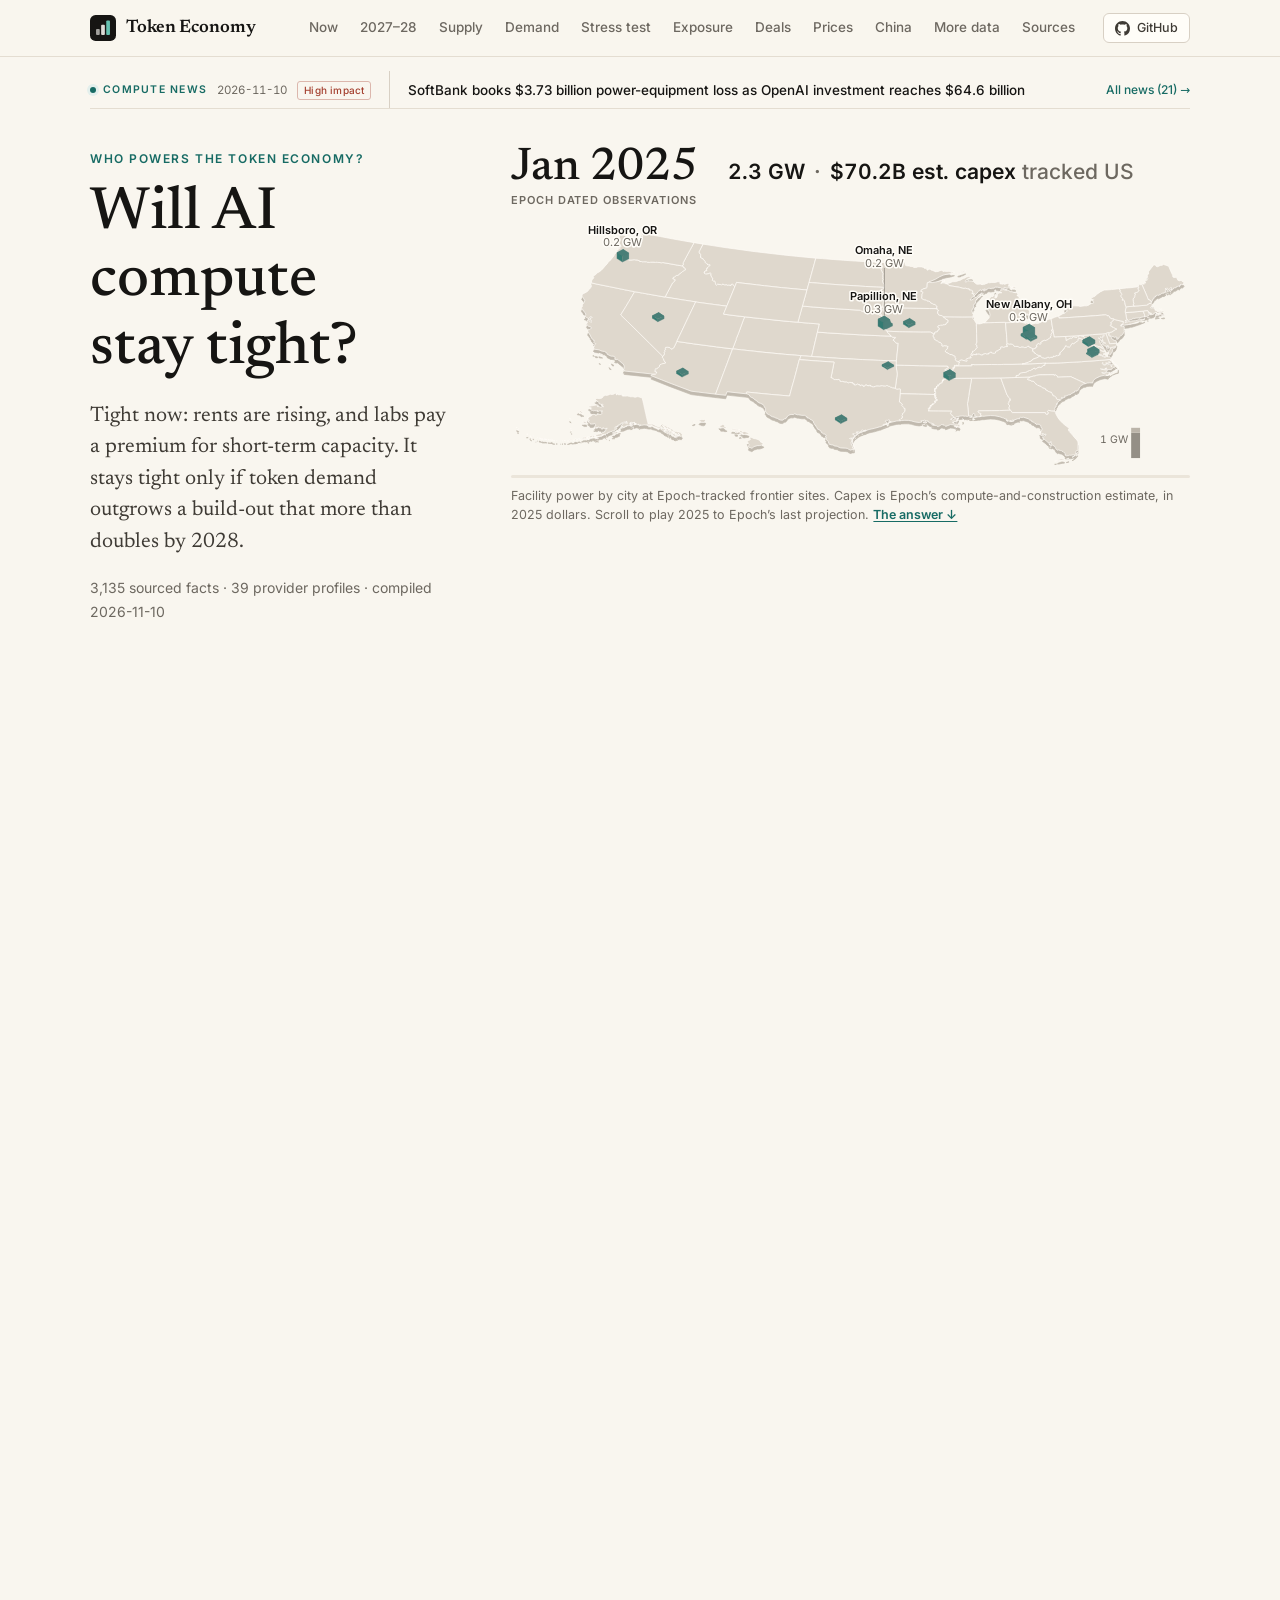
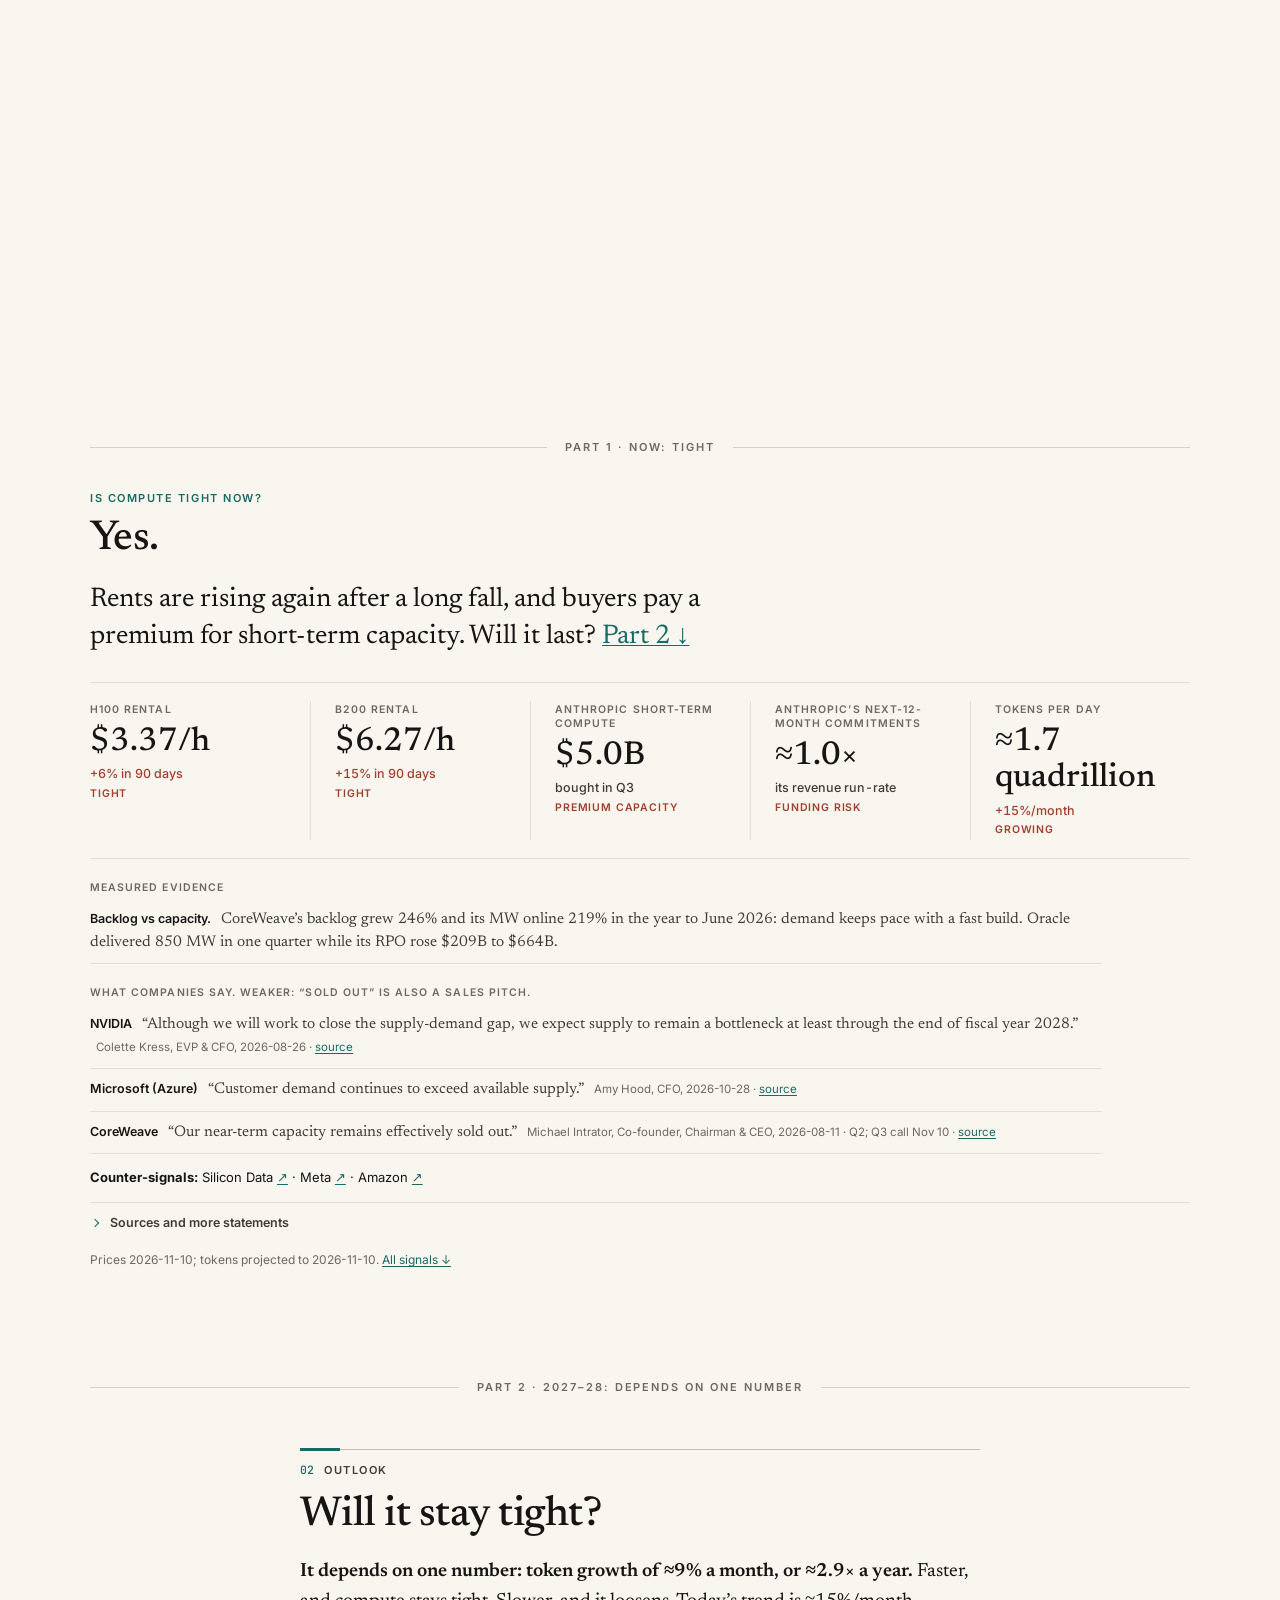
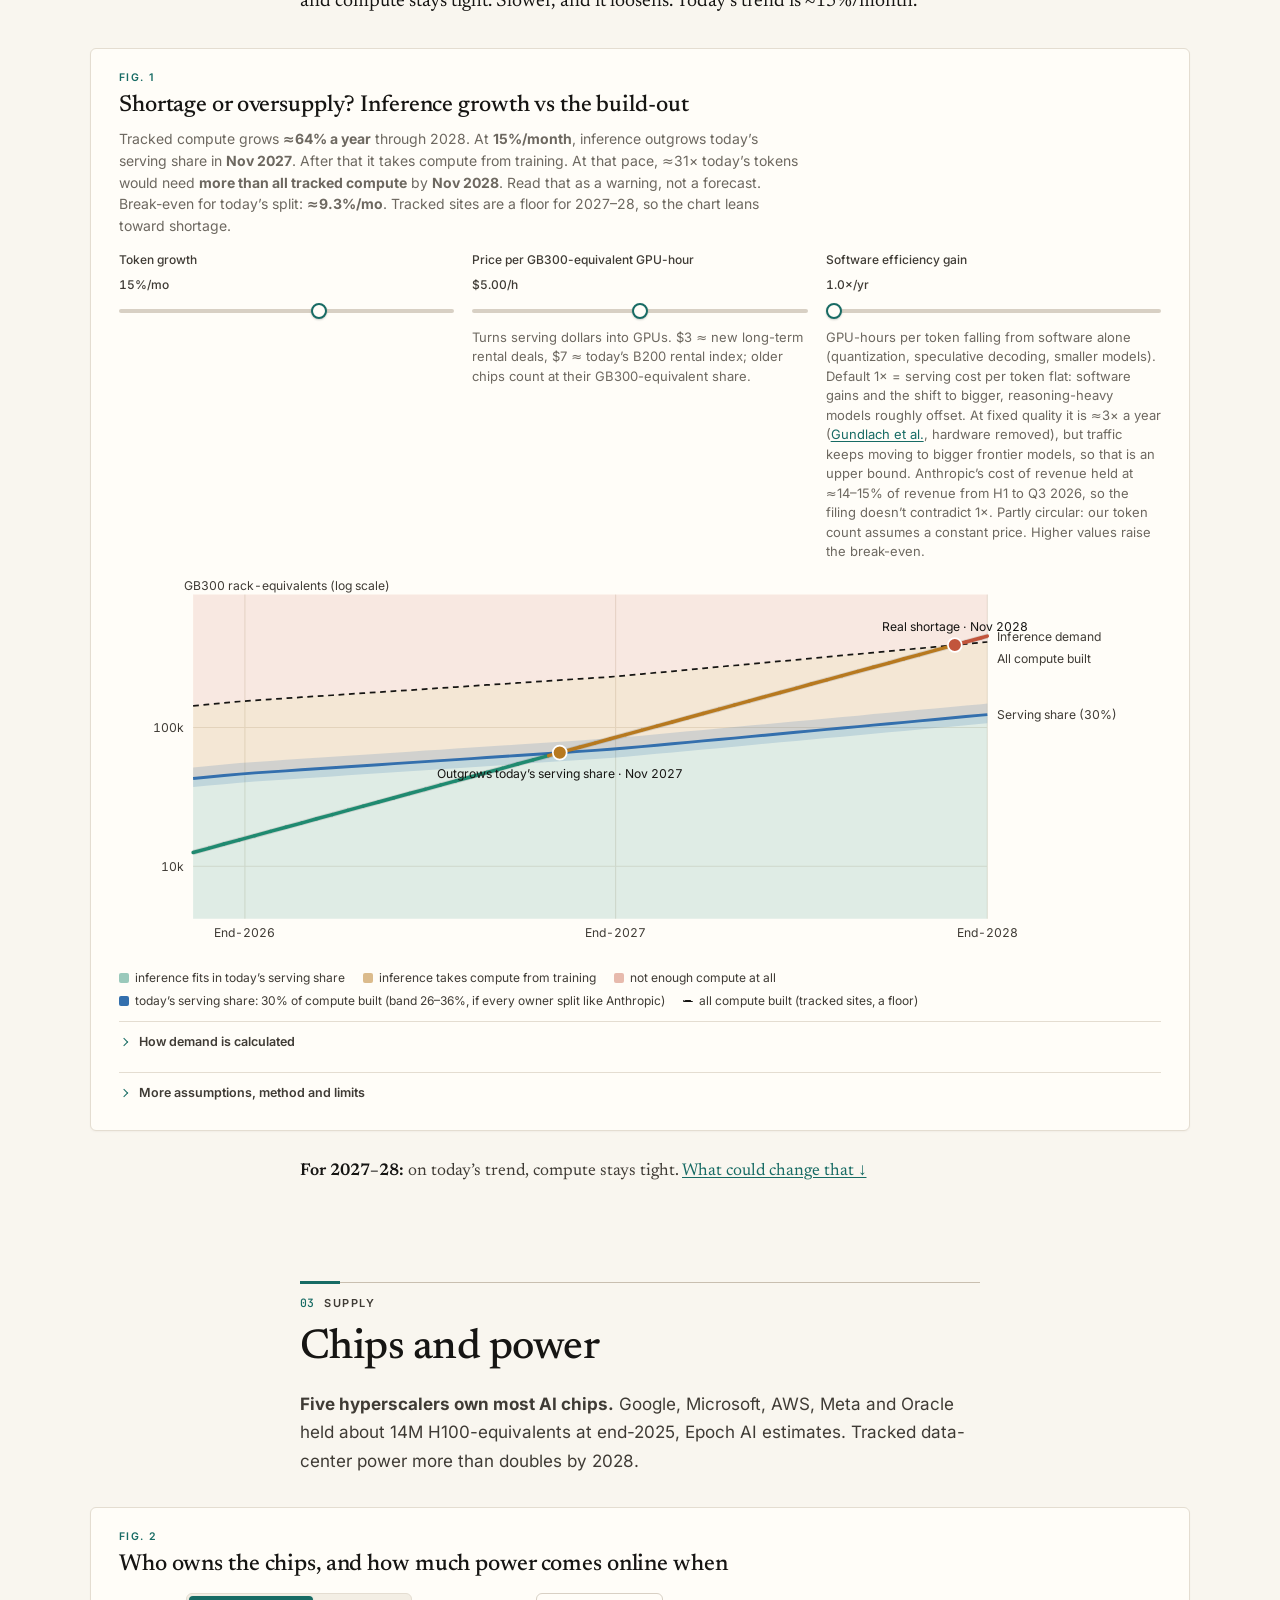
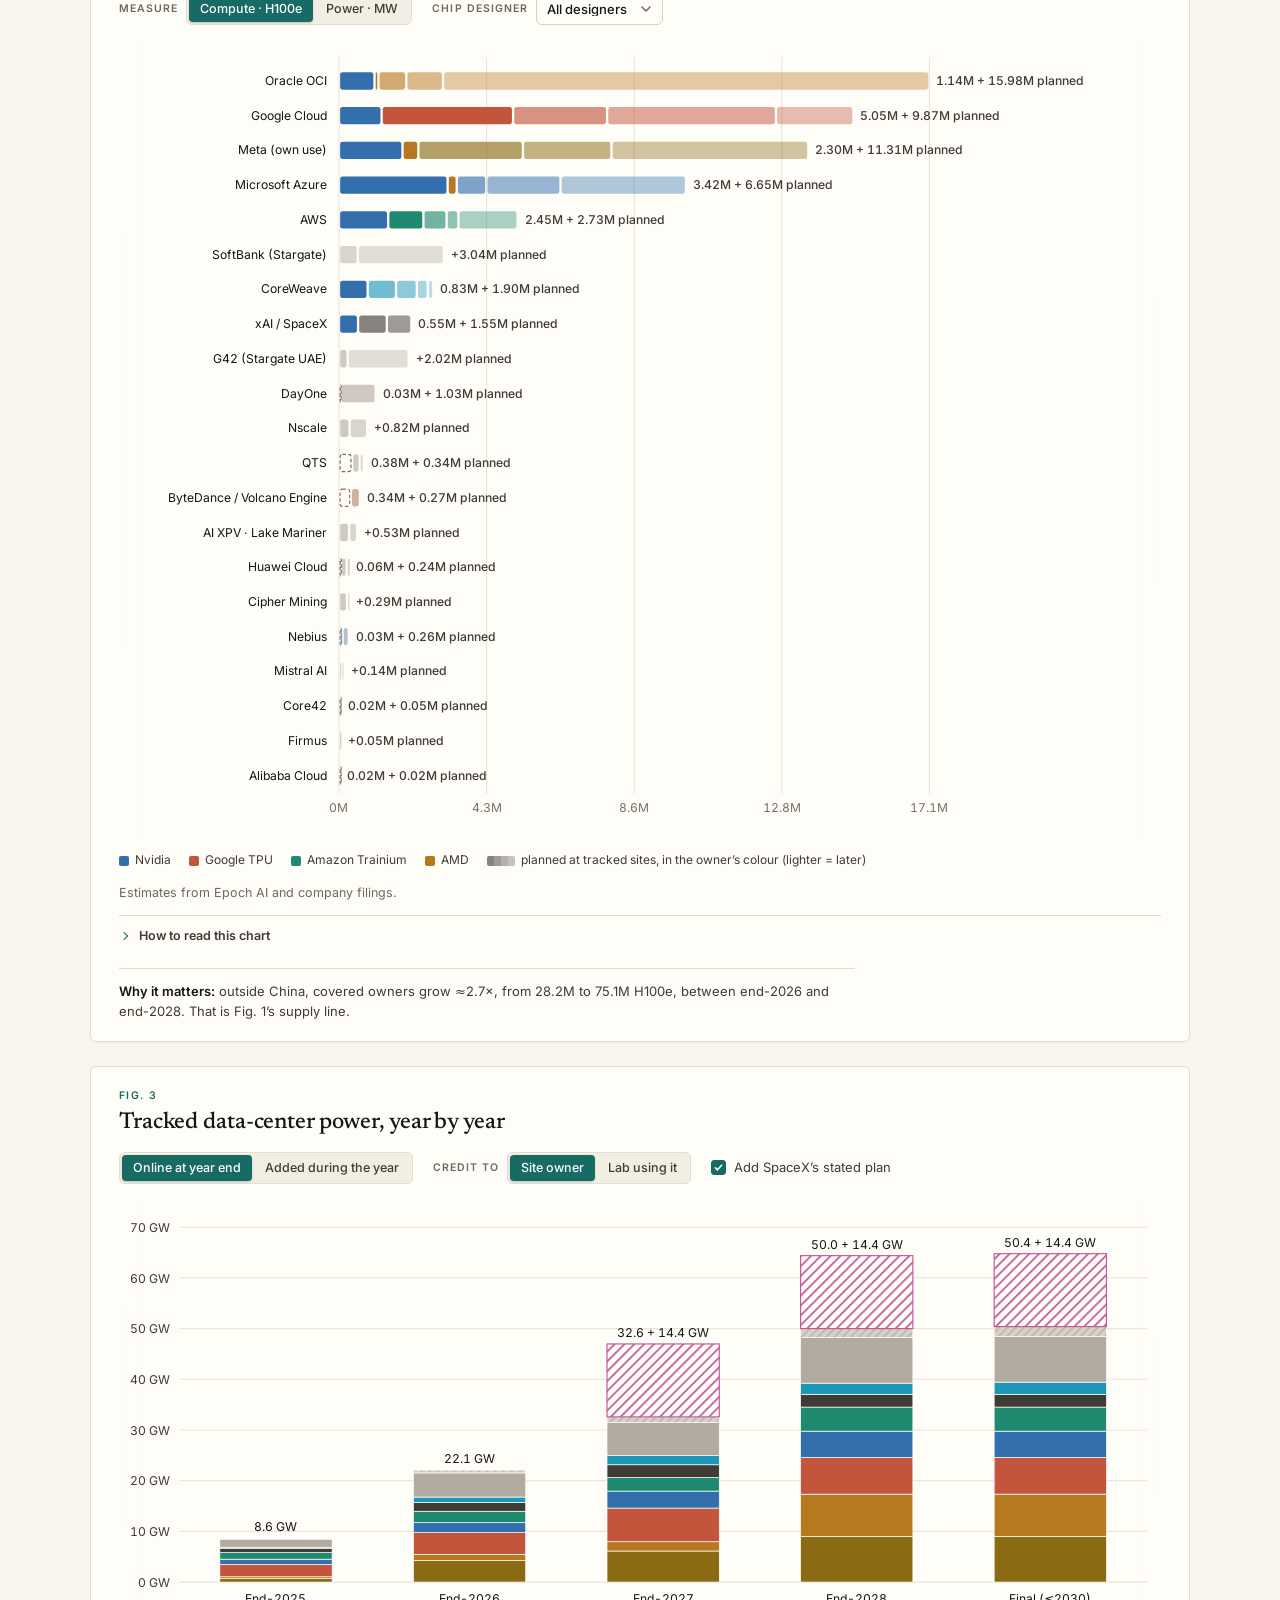
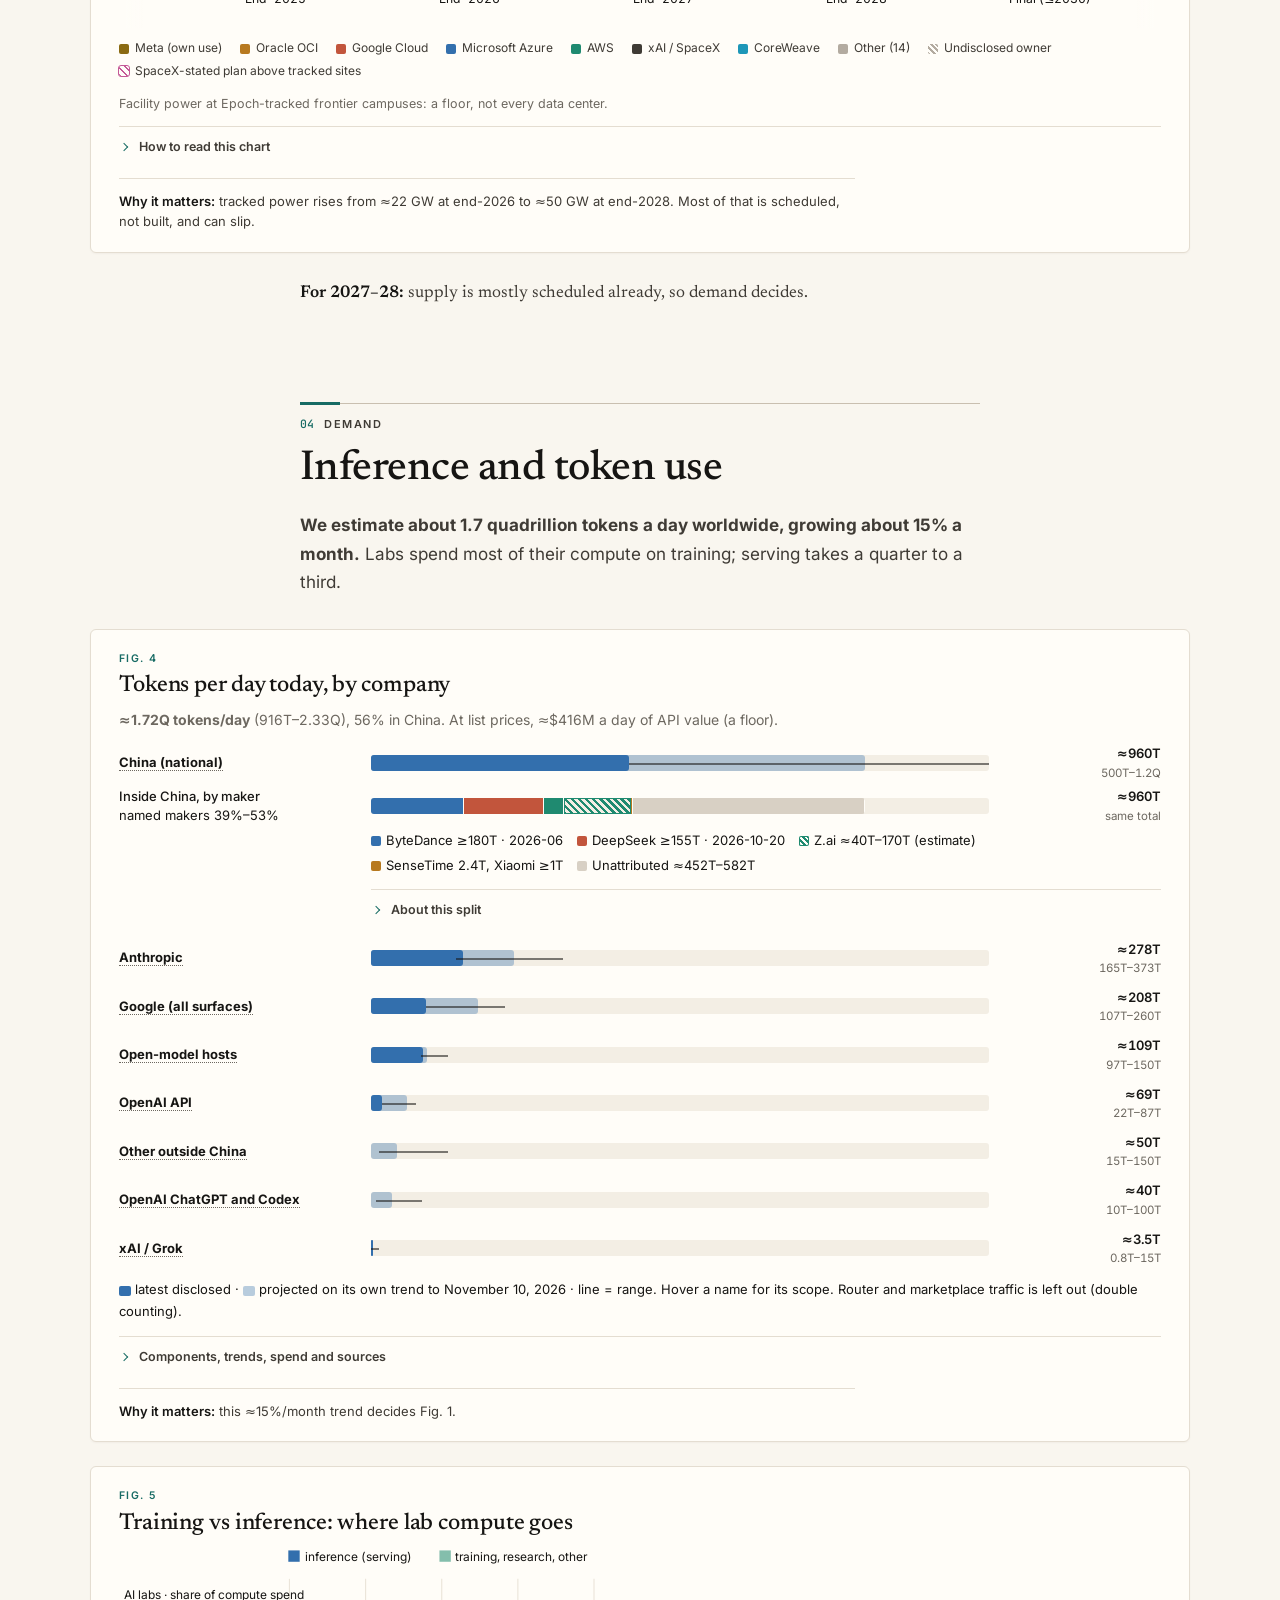
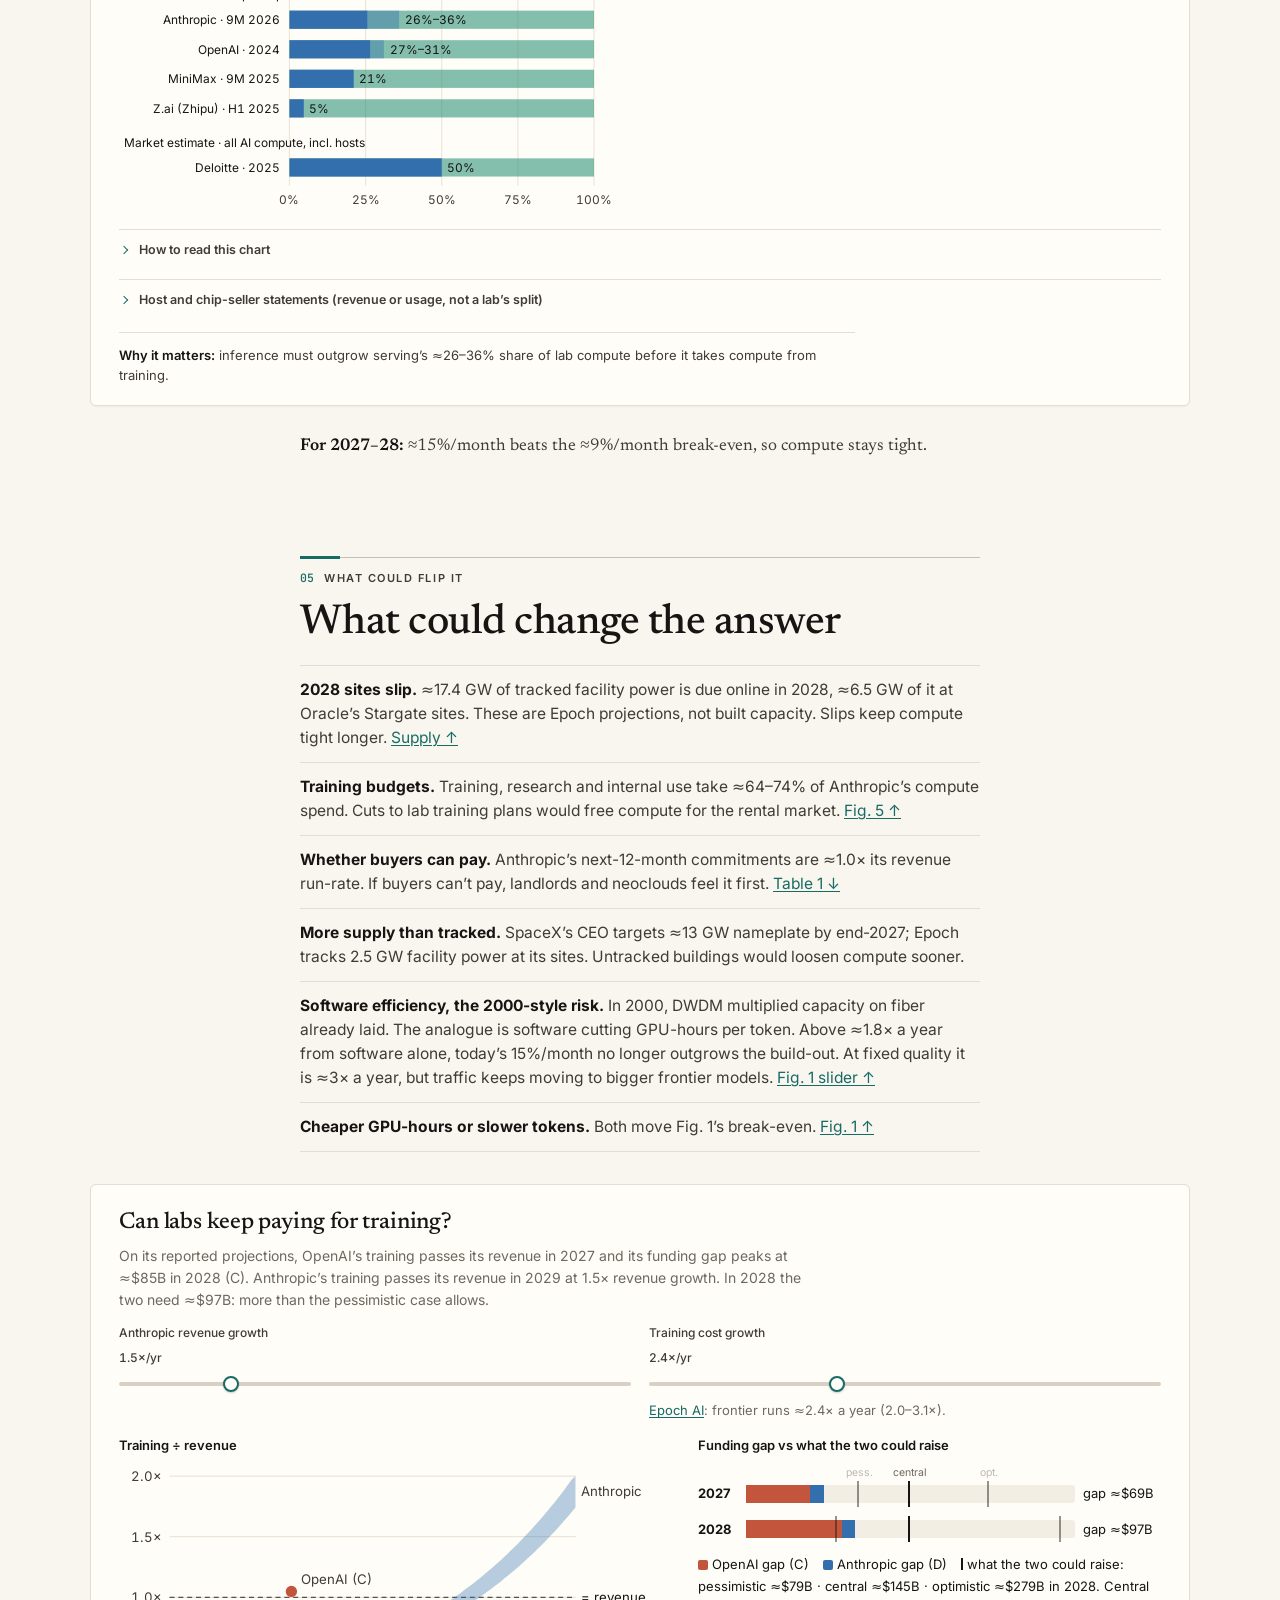
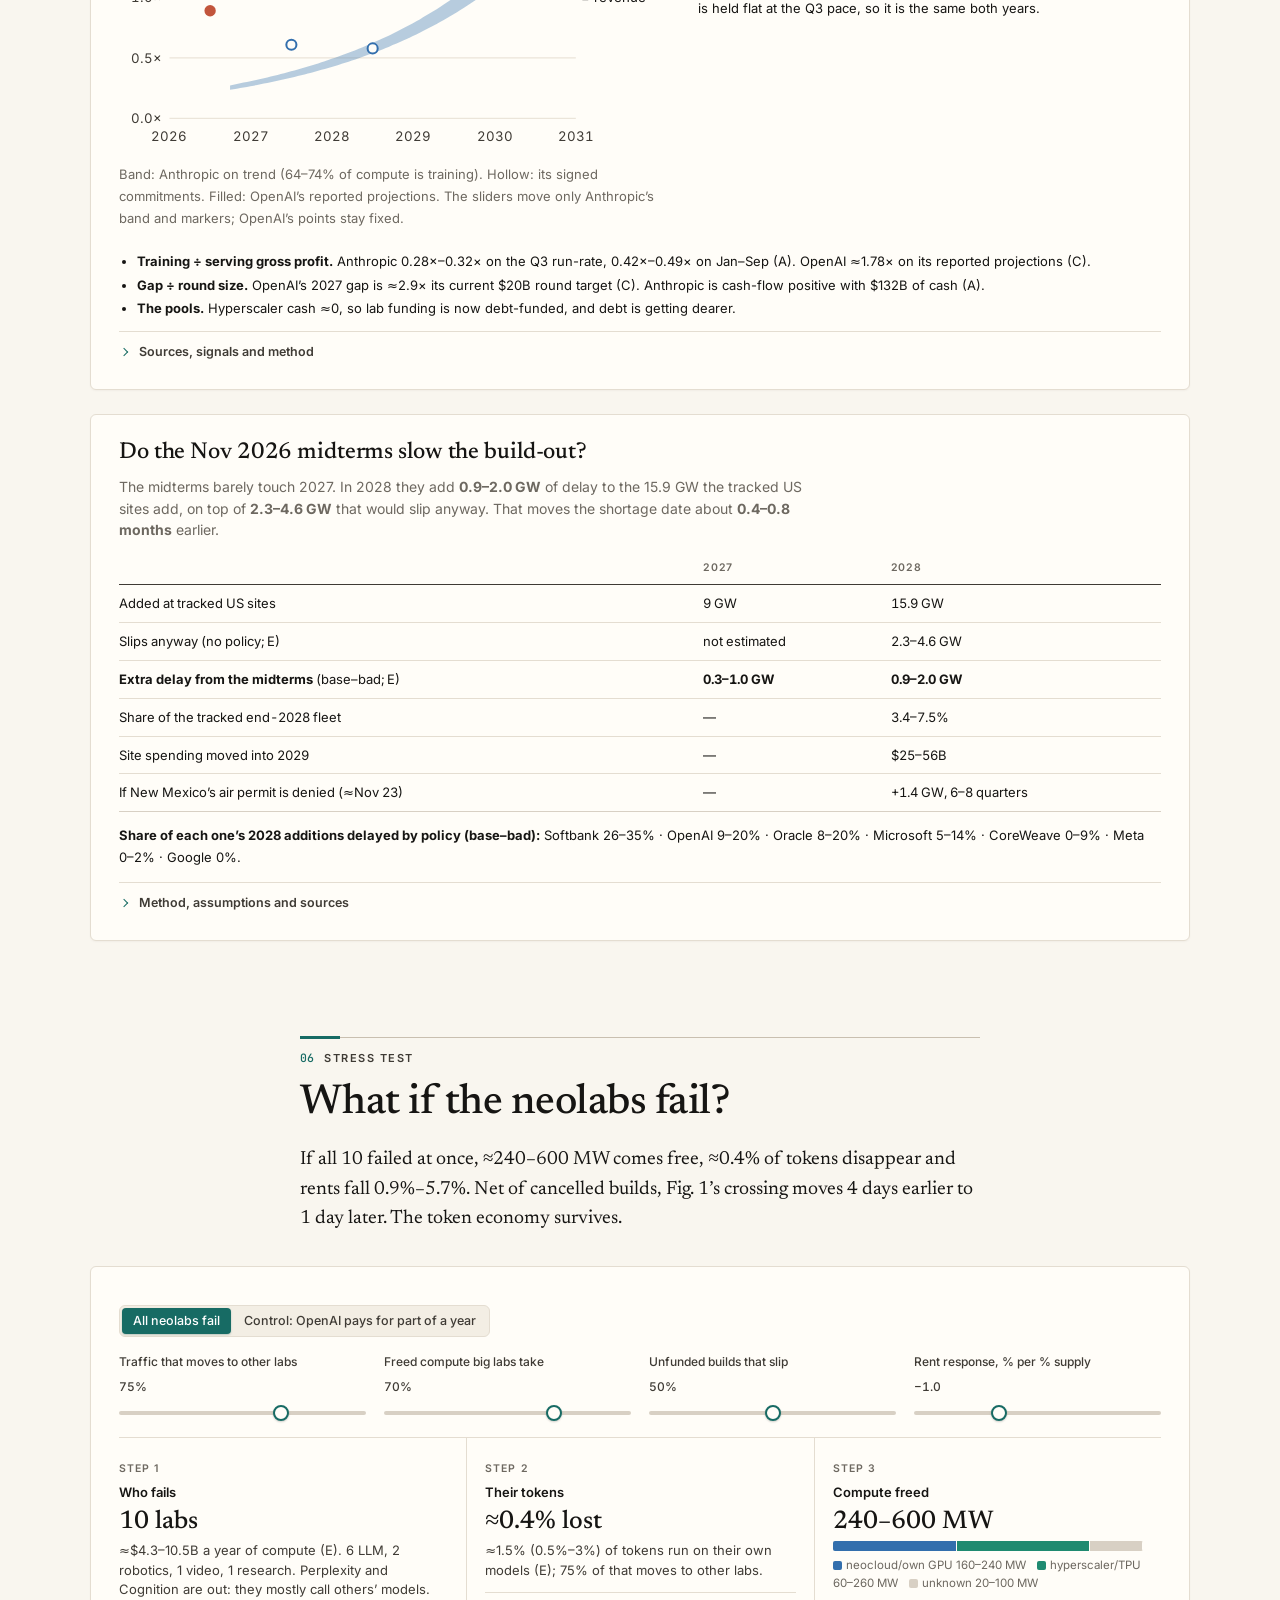
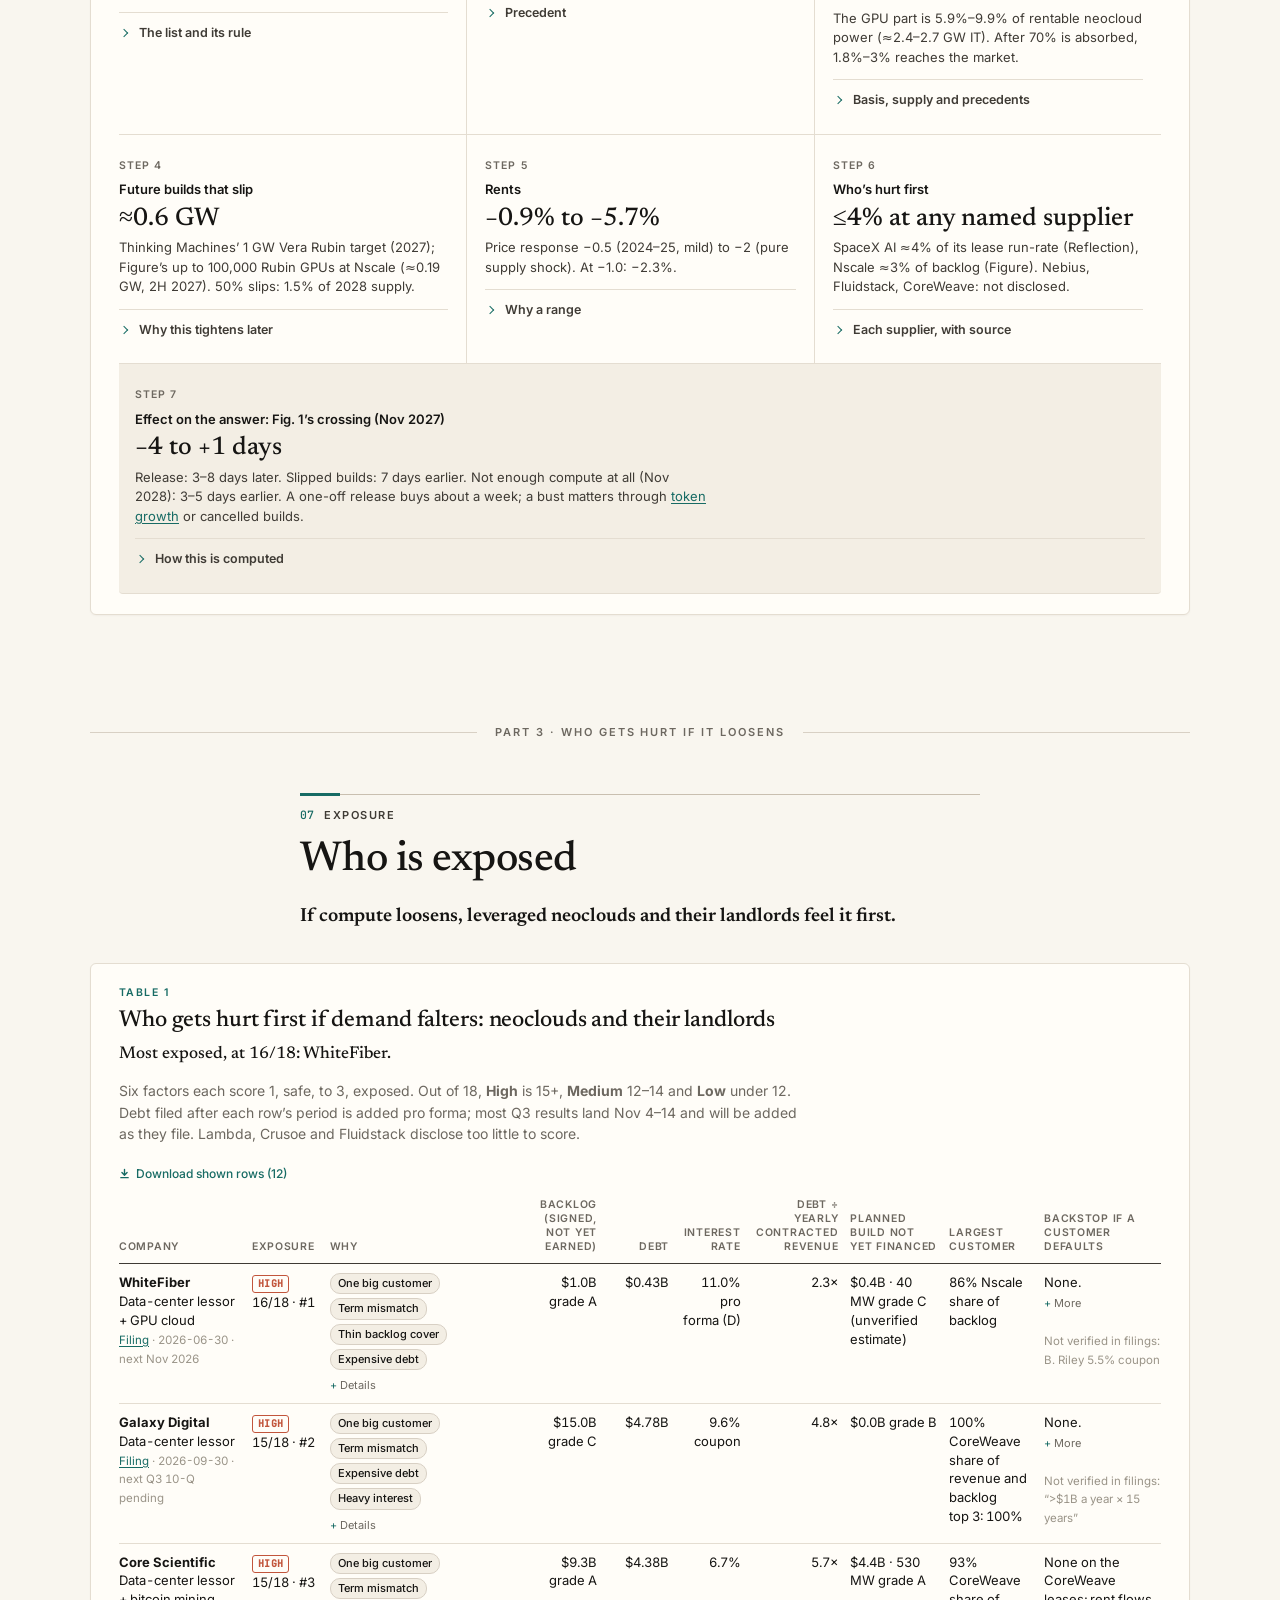
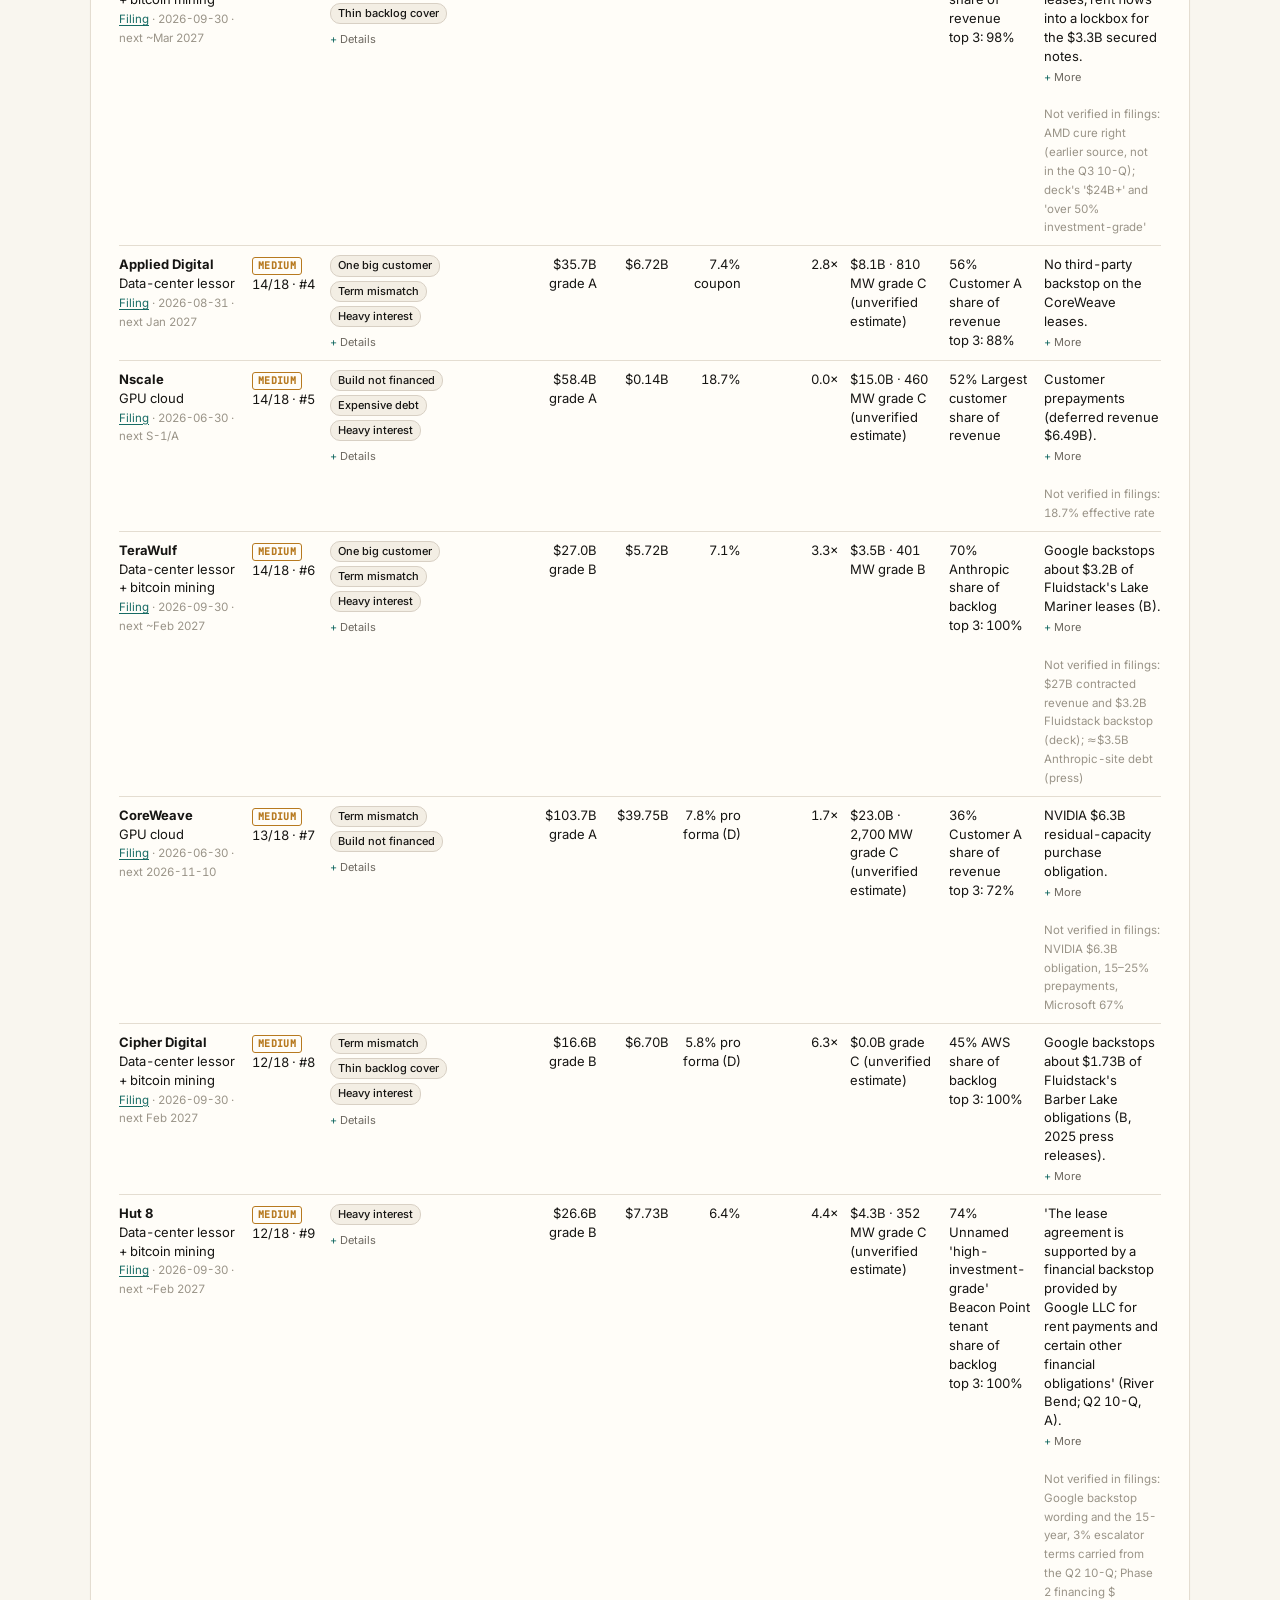
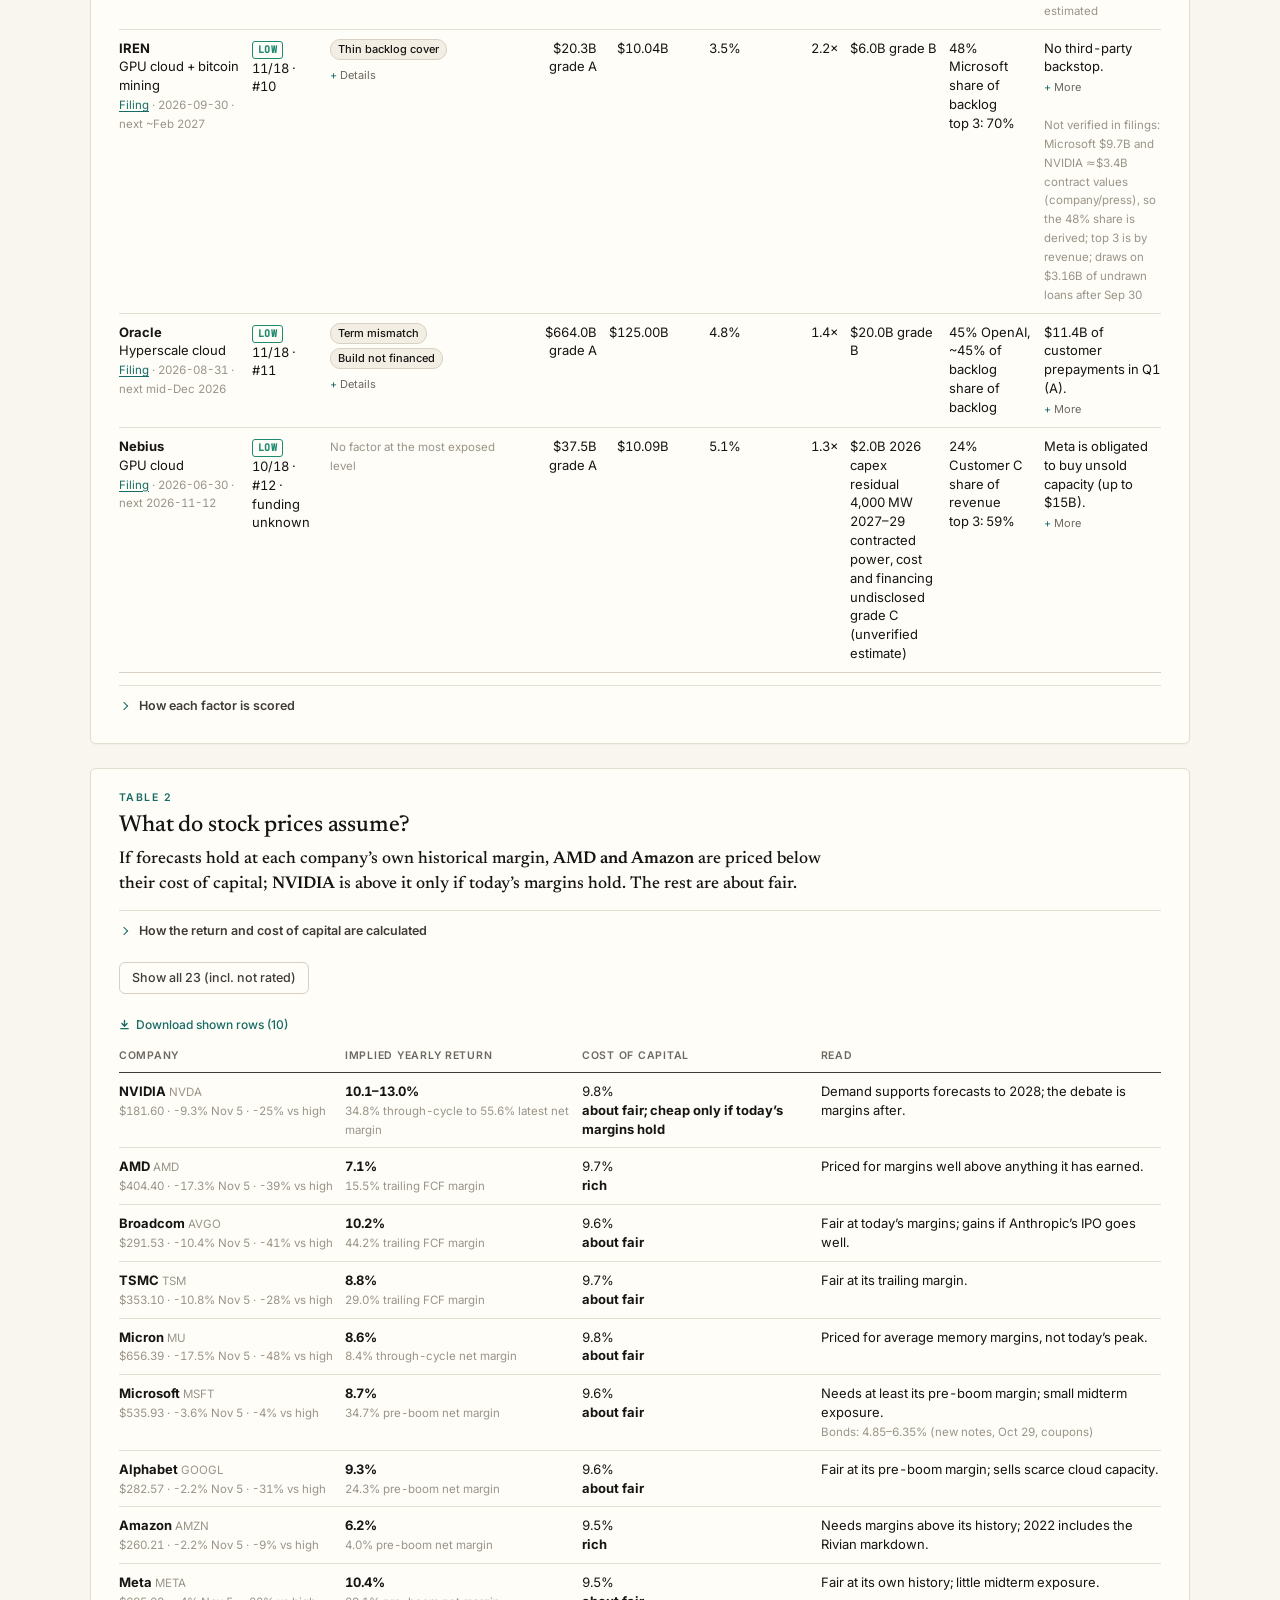
==== commit 2b456a03: "Publish November 10 SoftBank review and restore research refresh" ====
--- a/index.html
+++ b/index.html
@@ -2,7 +2,7 @@
 <html lang="en">
 <head>
 <meta charset="utf-8">
-<meta name="build" content="3c14de17727b">
+<meta name="build" content="70b2a11028b7">
 <script>(function(){var m=document.querySelector('meta[name=build]');if(!m||!m.content||location.protocol==='file:'||!window.fetch)return;fetch('version.json',{cache:'no-store'}).then(function(r){return r.ok?r.json():null}).then(function(v){var k='build-reload-'+(v&&v.build);if(v&&v.build&&v.build!==m.content&&!sessionStorage.getItem(k)){sessionStorage.setItem(k,'1');location.reload();}}).catch(function(){});})();</script>
 <meta name="viewport" content="width=device-width, initial-scale=1">
 <title>Will AI compute stay tight?</title>
@@ -428,9 +428,9 @@
 </footer>
 <button id="backTop" class="back-top" aria-label="Back to top" hidden>↑ Top</button>
 <button id="theme" hidden></button>
-<script src="data/nc.js?v=1477cfd3a495"></script>
-<script src="data/live.js?v=79130d80ff78"></script>
-<script src="data/research.js?v=b98a5b9c5146"></script>
+<script src="data/nc.js?v=b2a0dd9e87df"></script>
+<script src="data/live.js?v=9c4e6883f9d9"></script>
+<script src="data/research.js?v=f71471433231"></script>
 <script src="data/us_states.js?v=8dcf93263303"></script>
 <script src="js/common.js?v=c11cc3cabcf5"></script>
 <script src="js/conflicts.js?v=6ea6ec87c88c"></script>
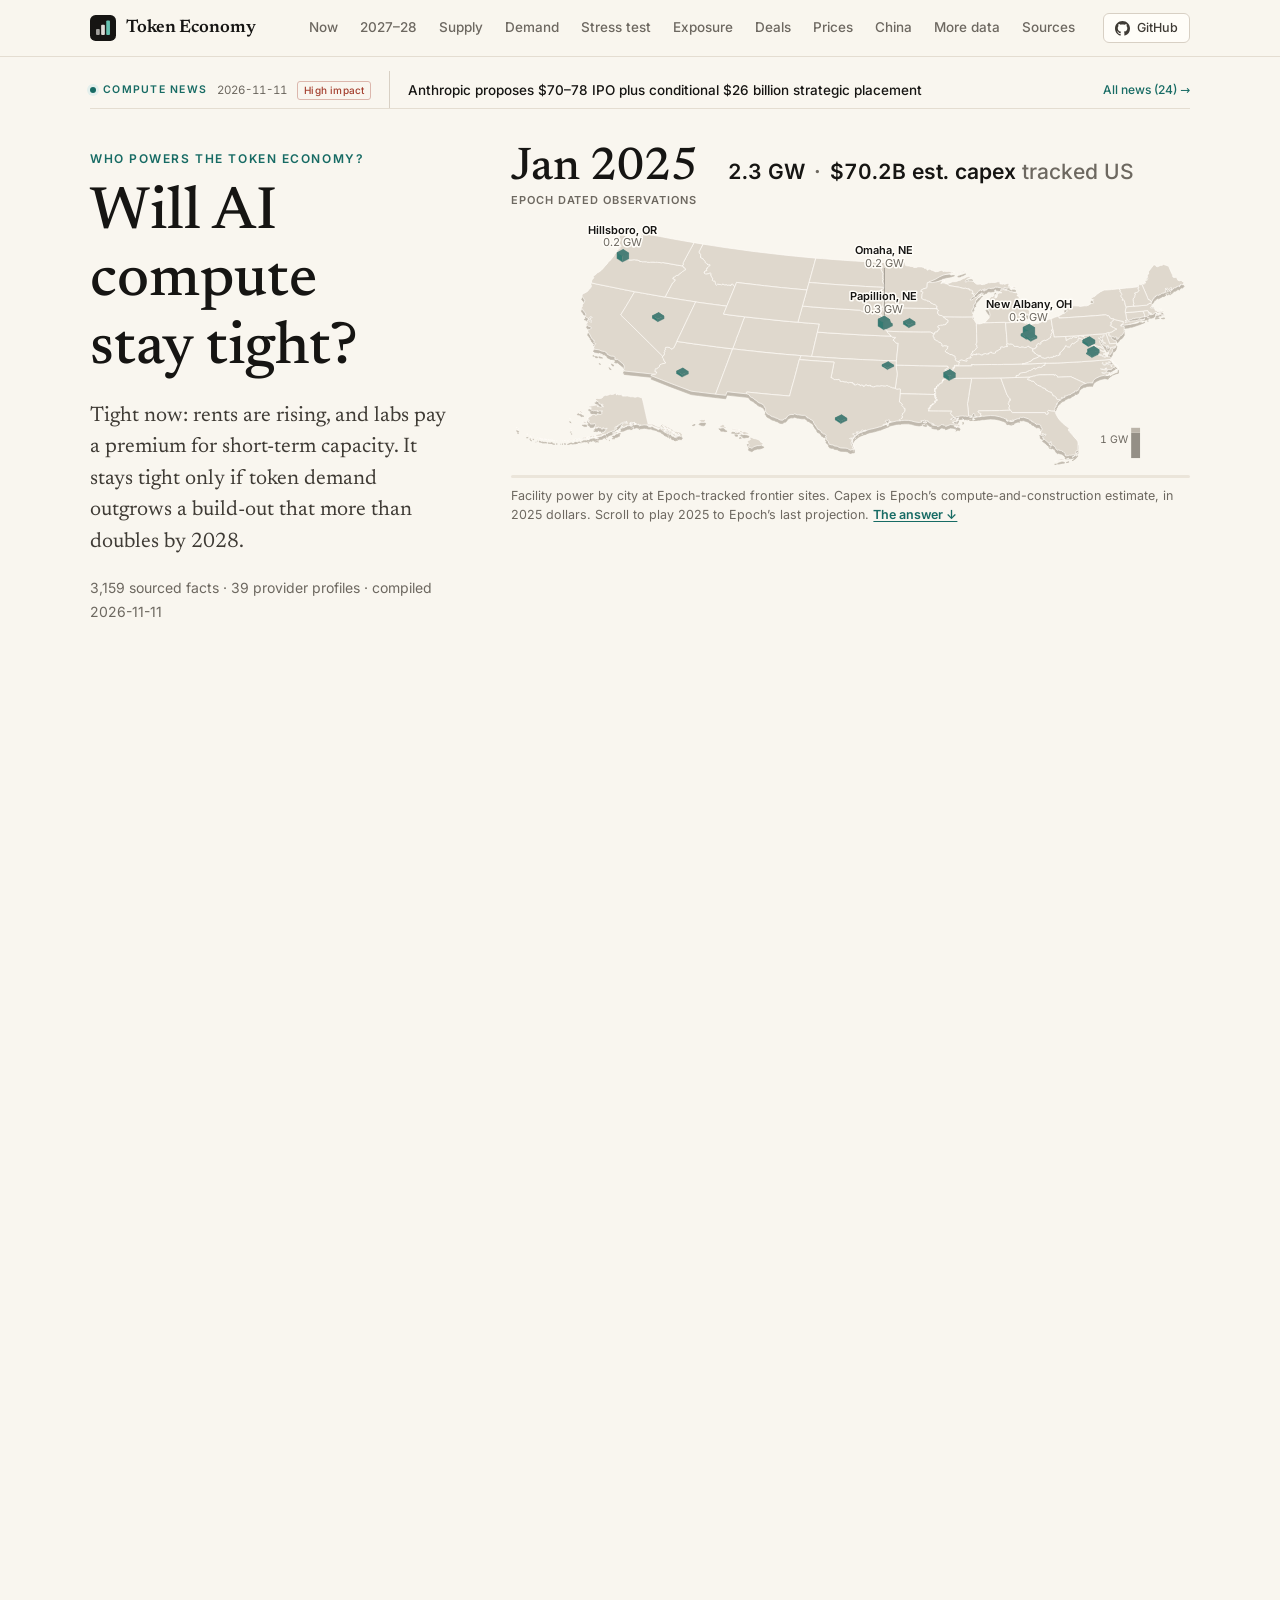
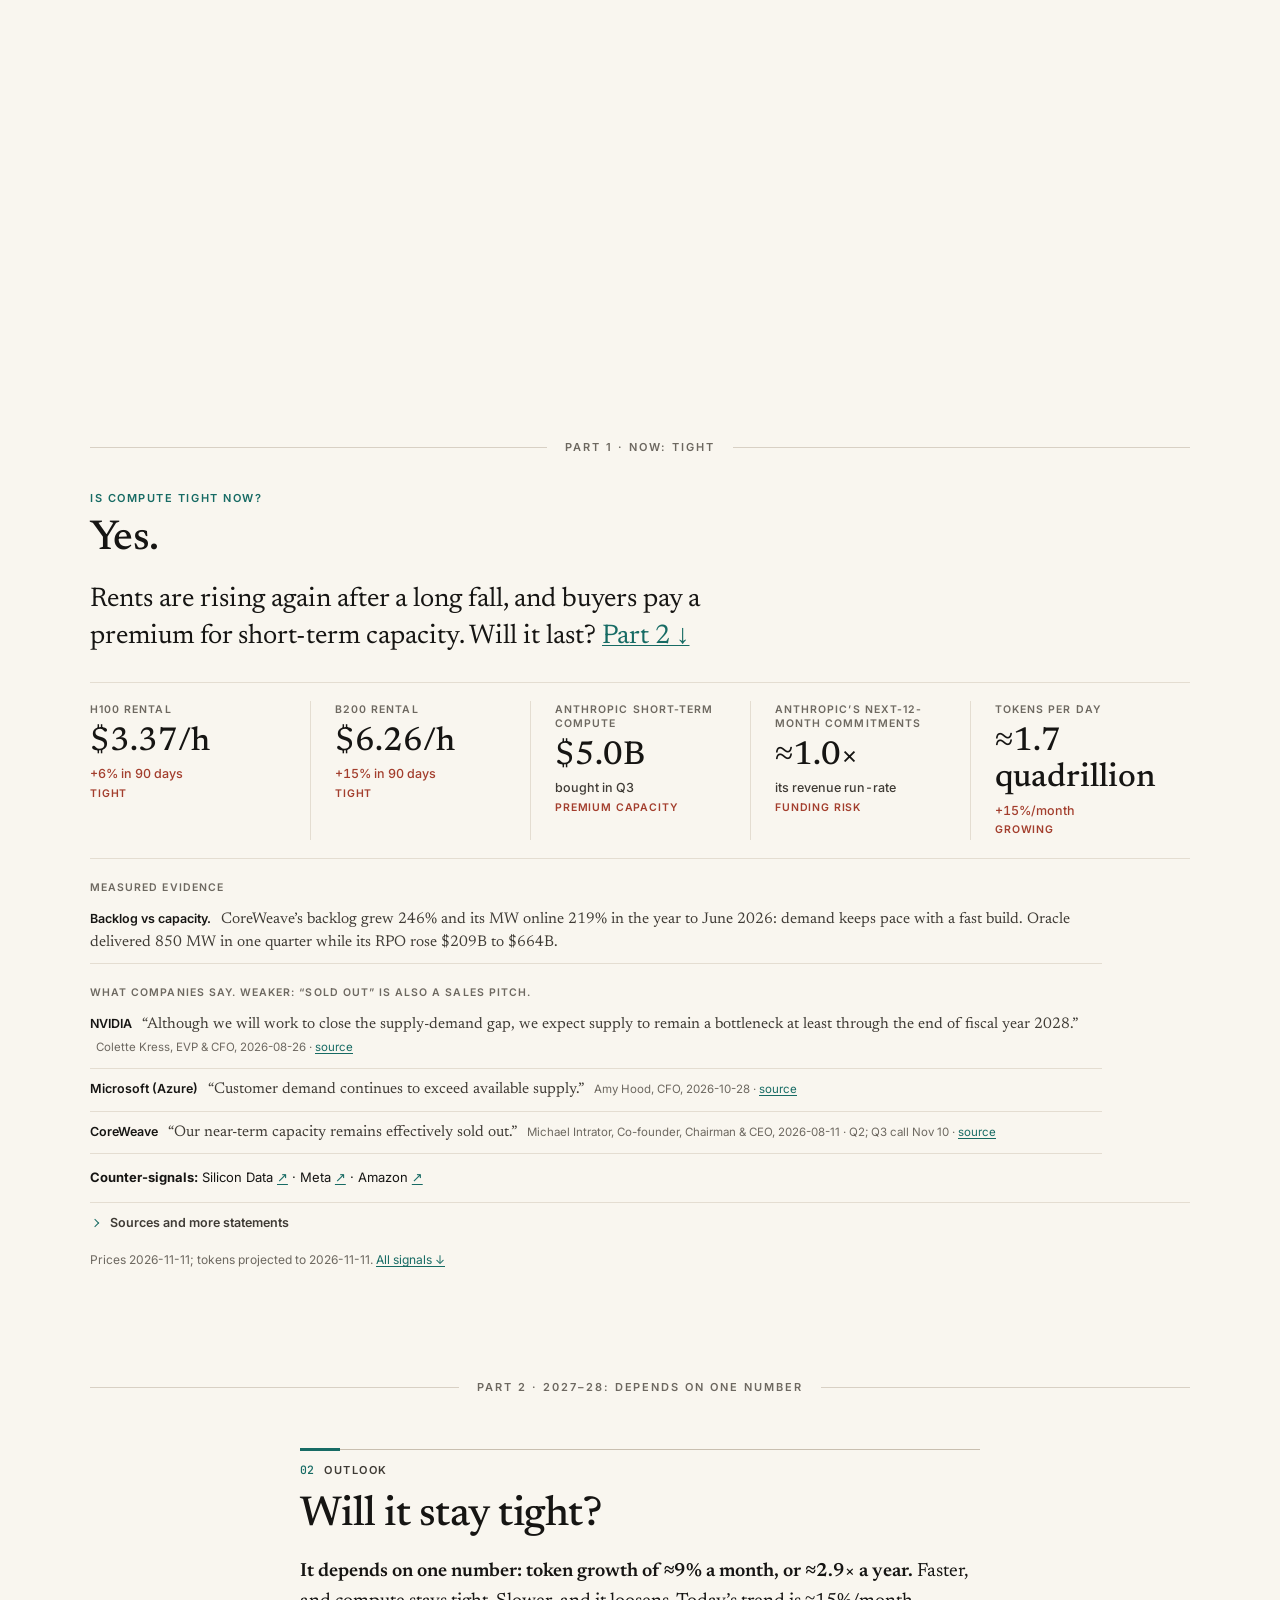
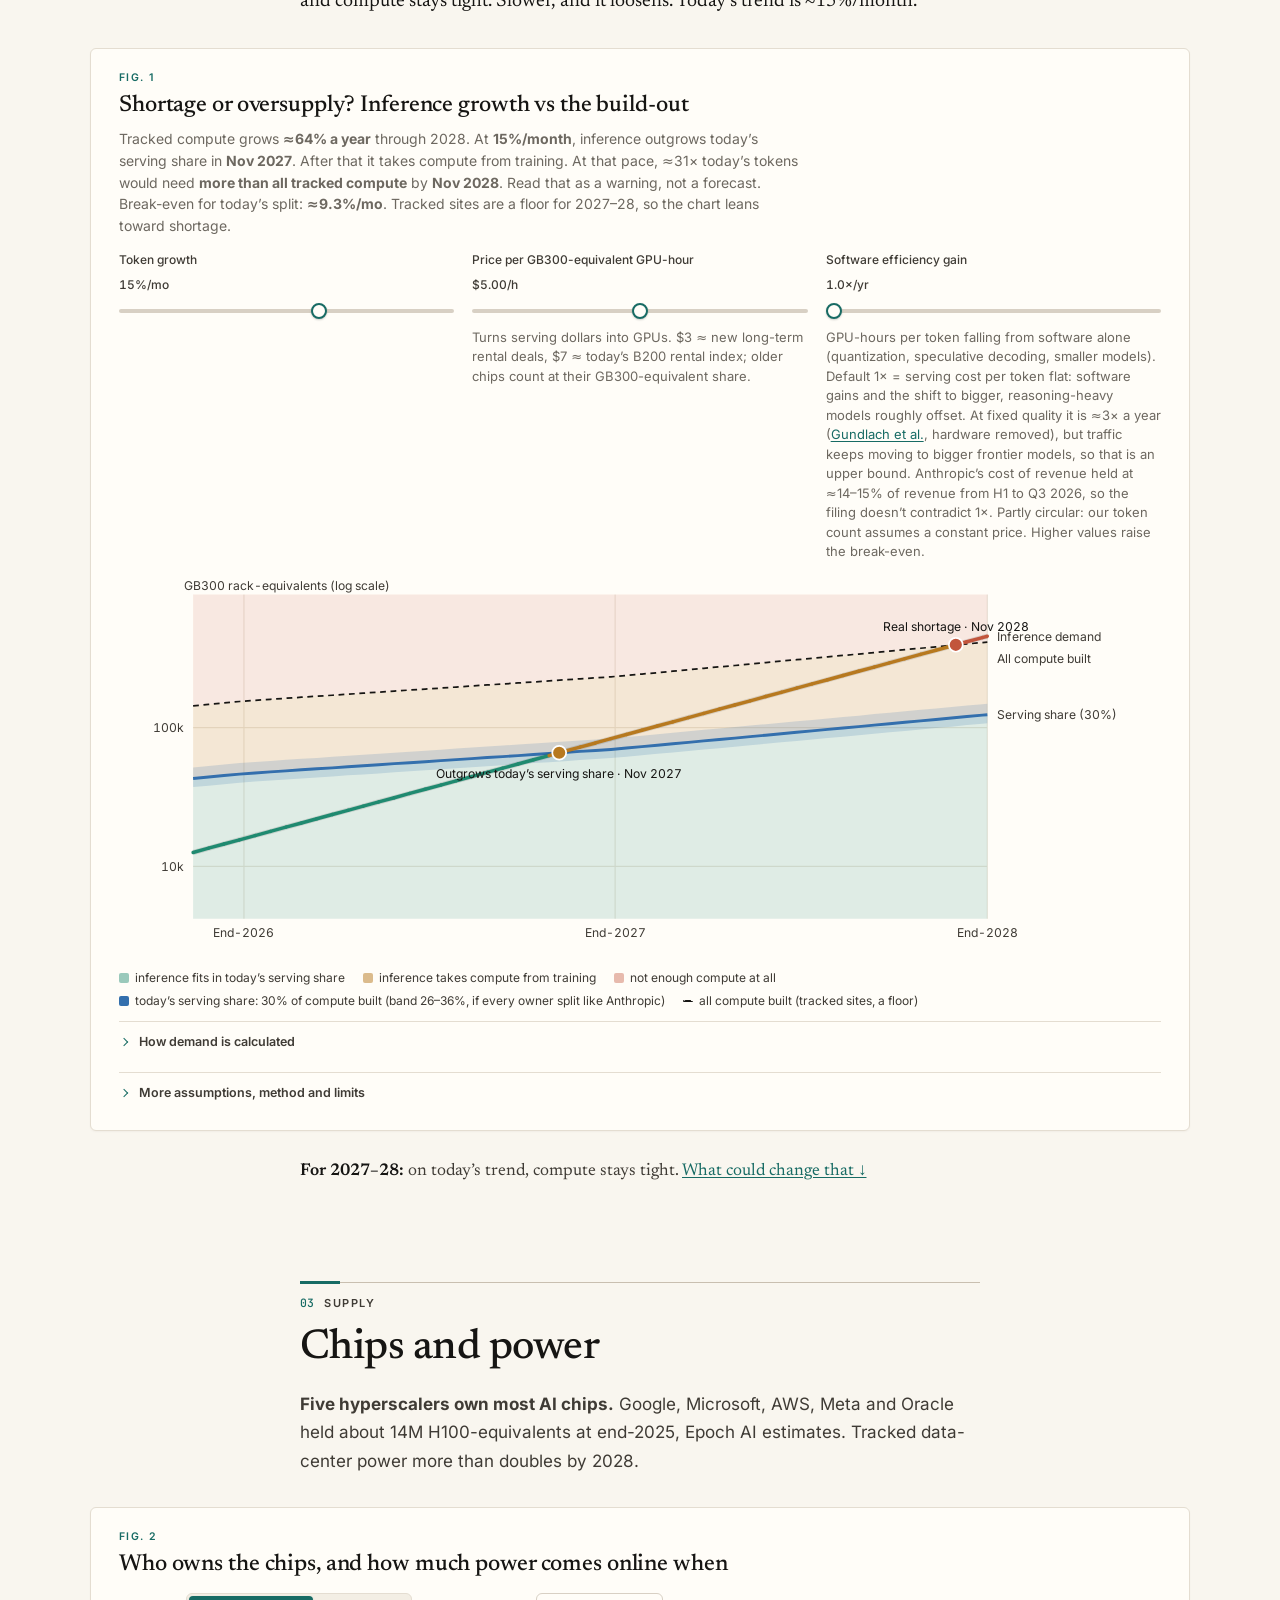
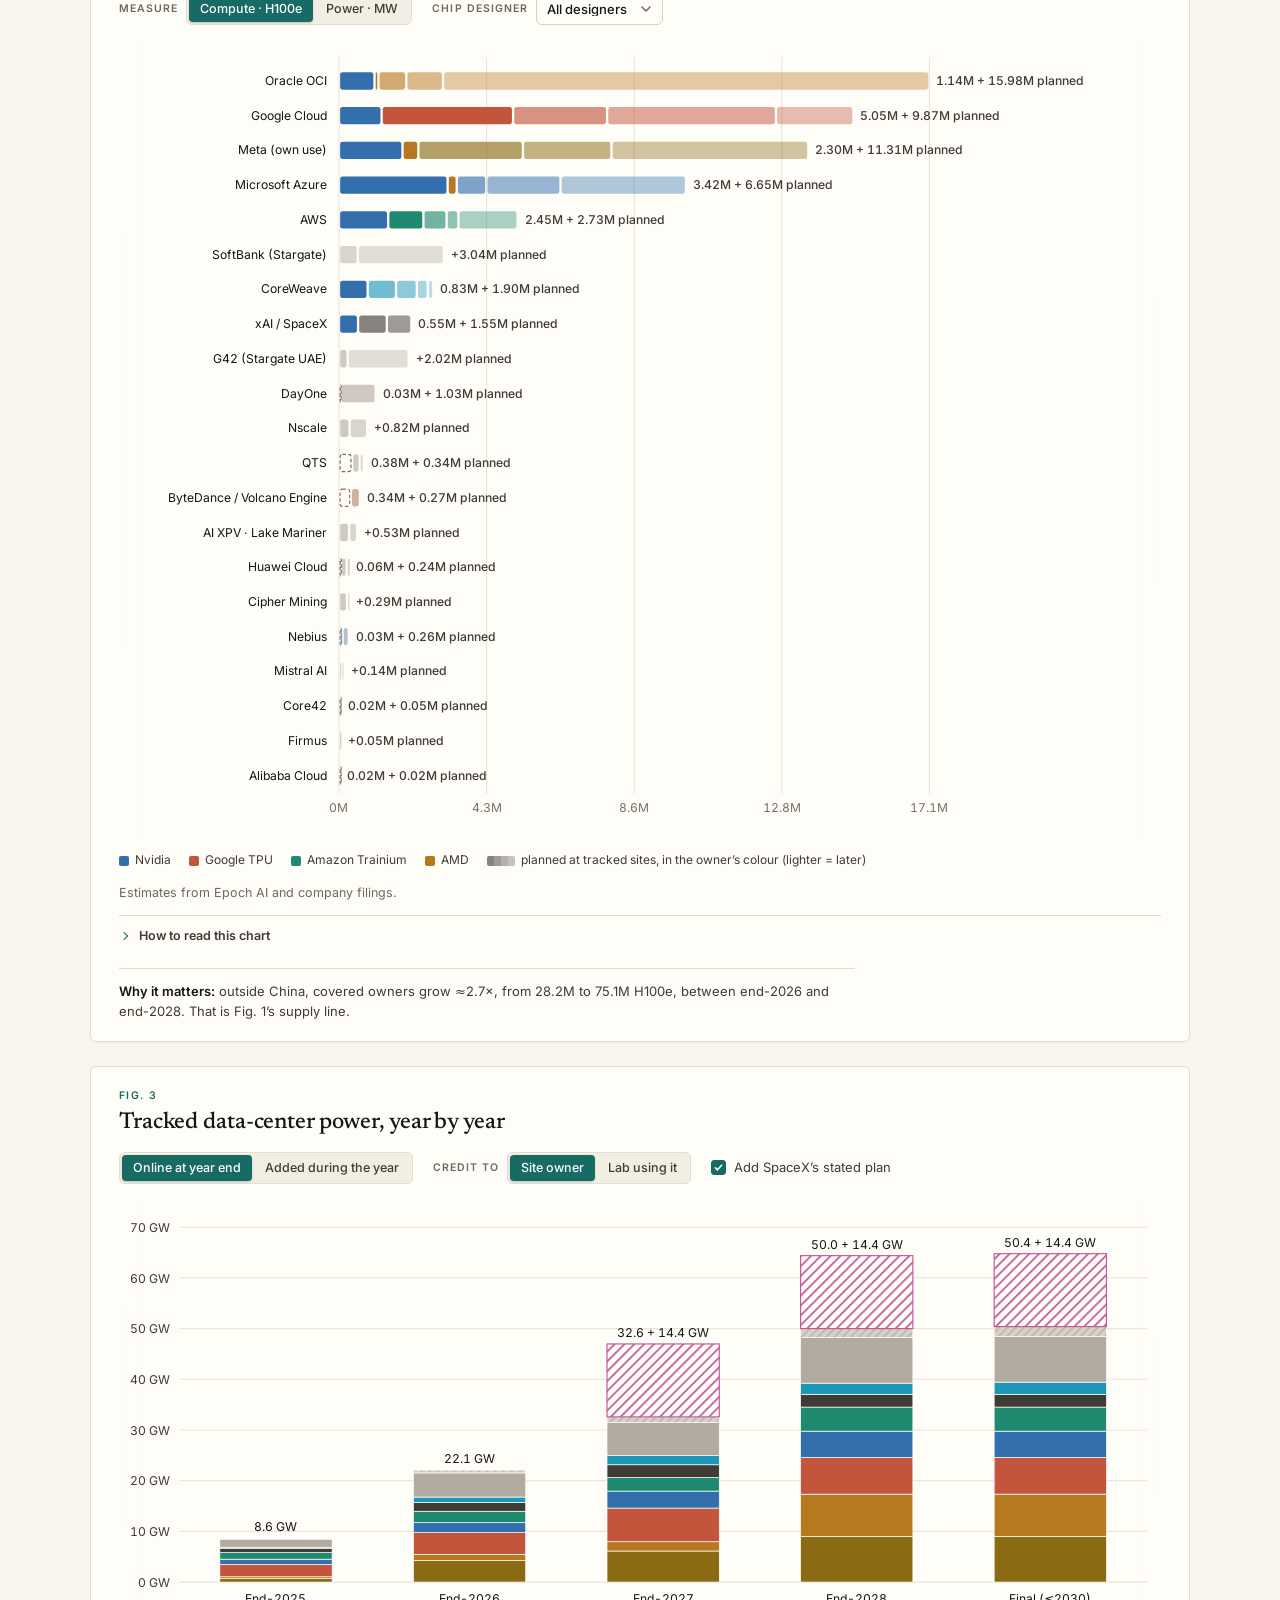
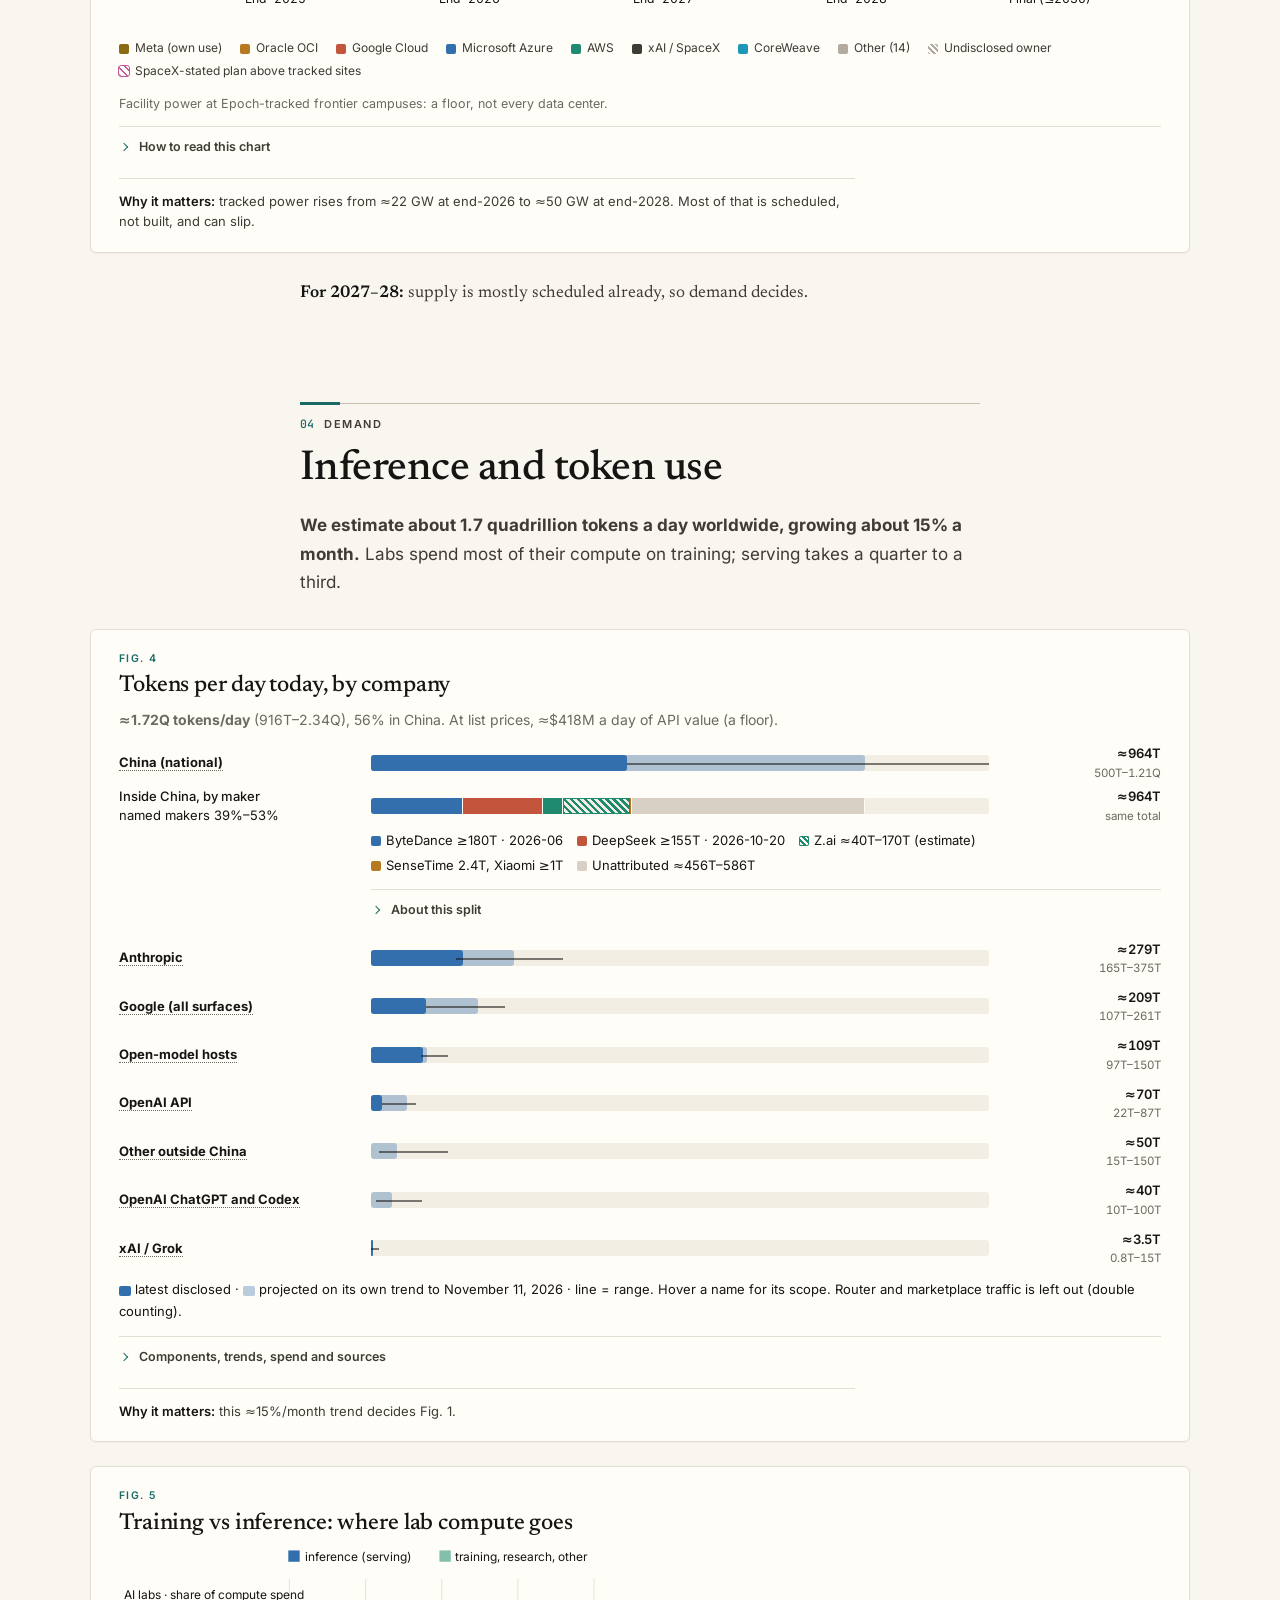
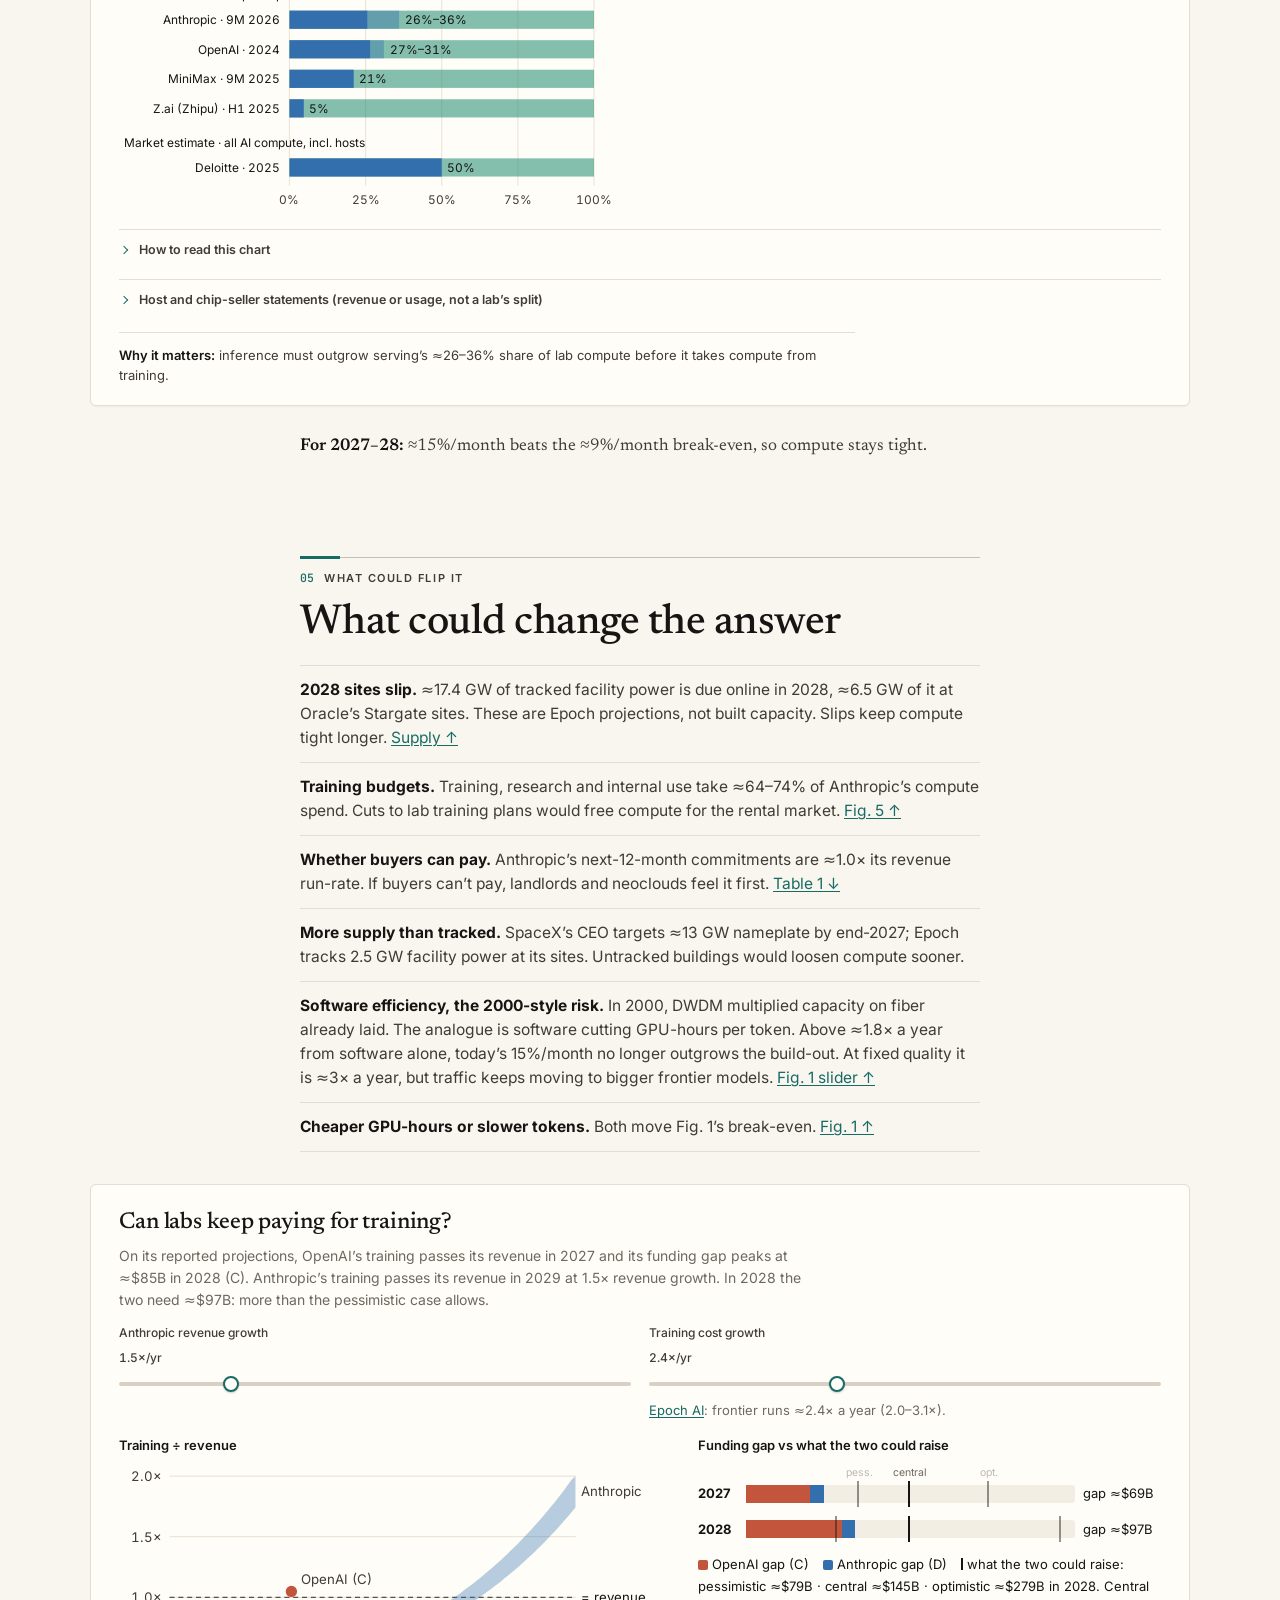
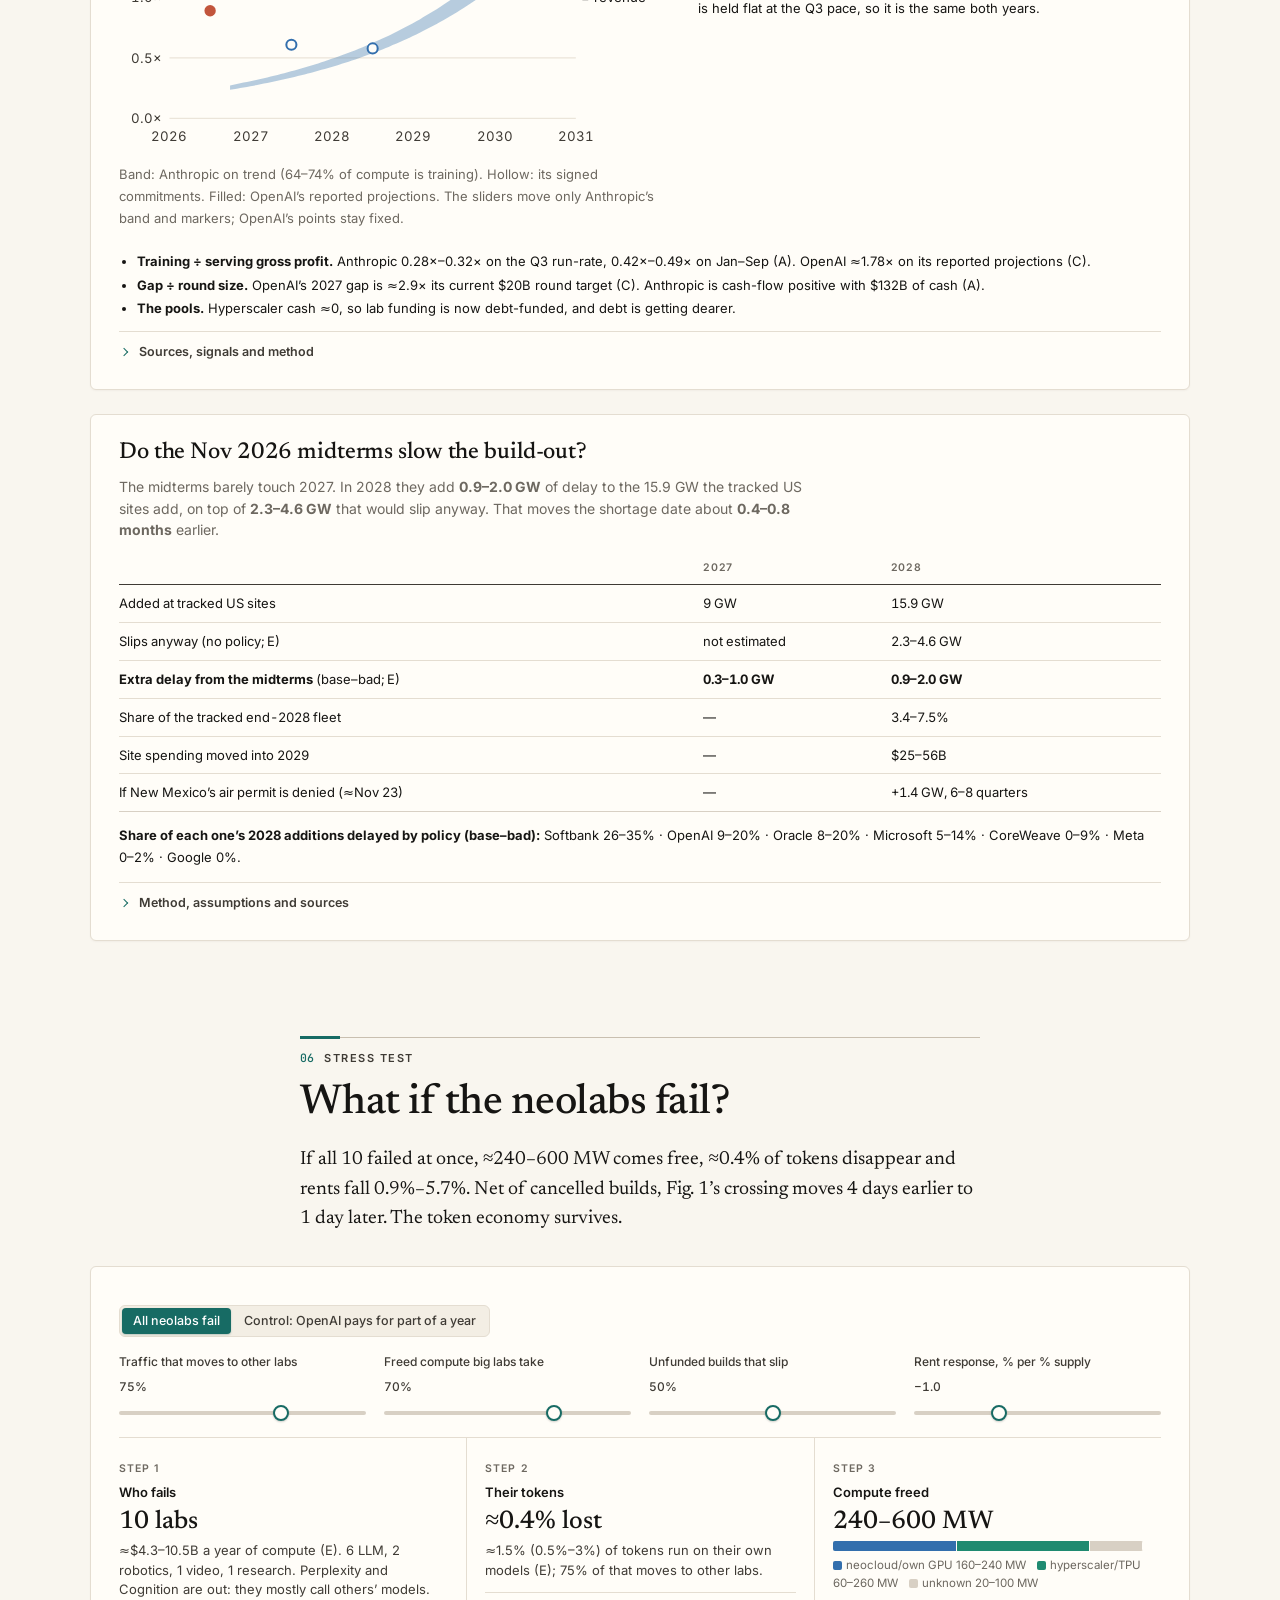
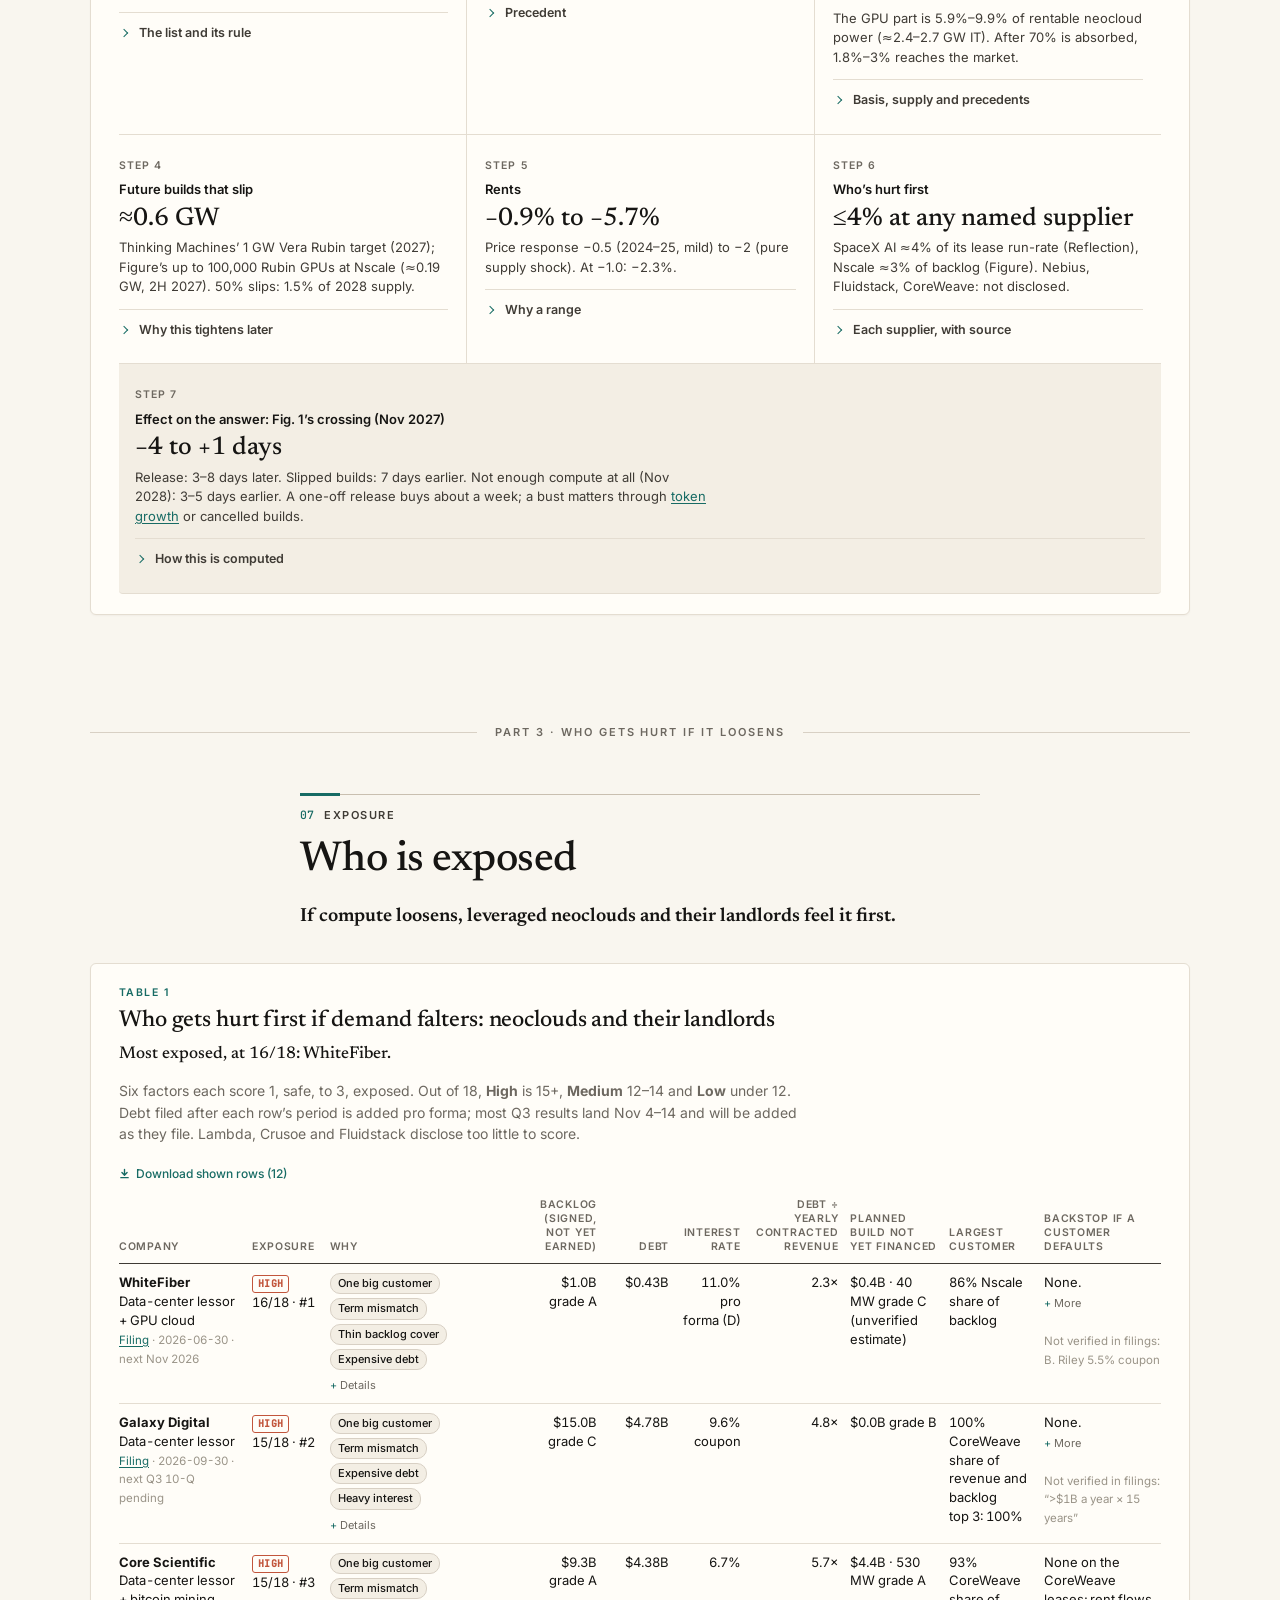
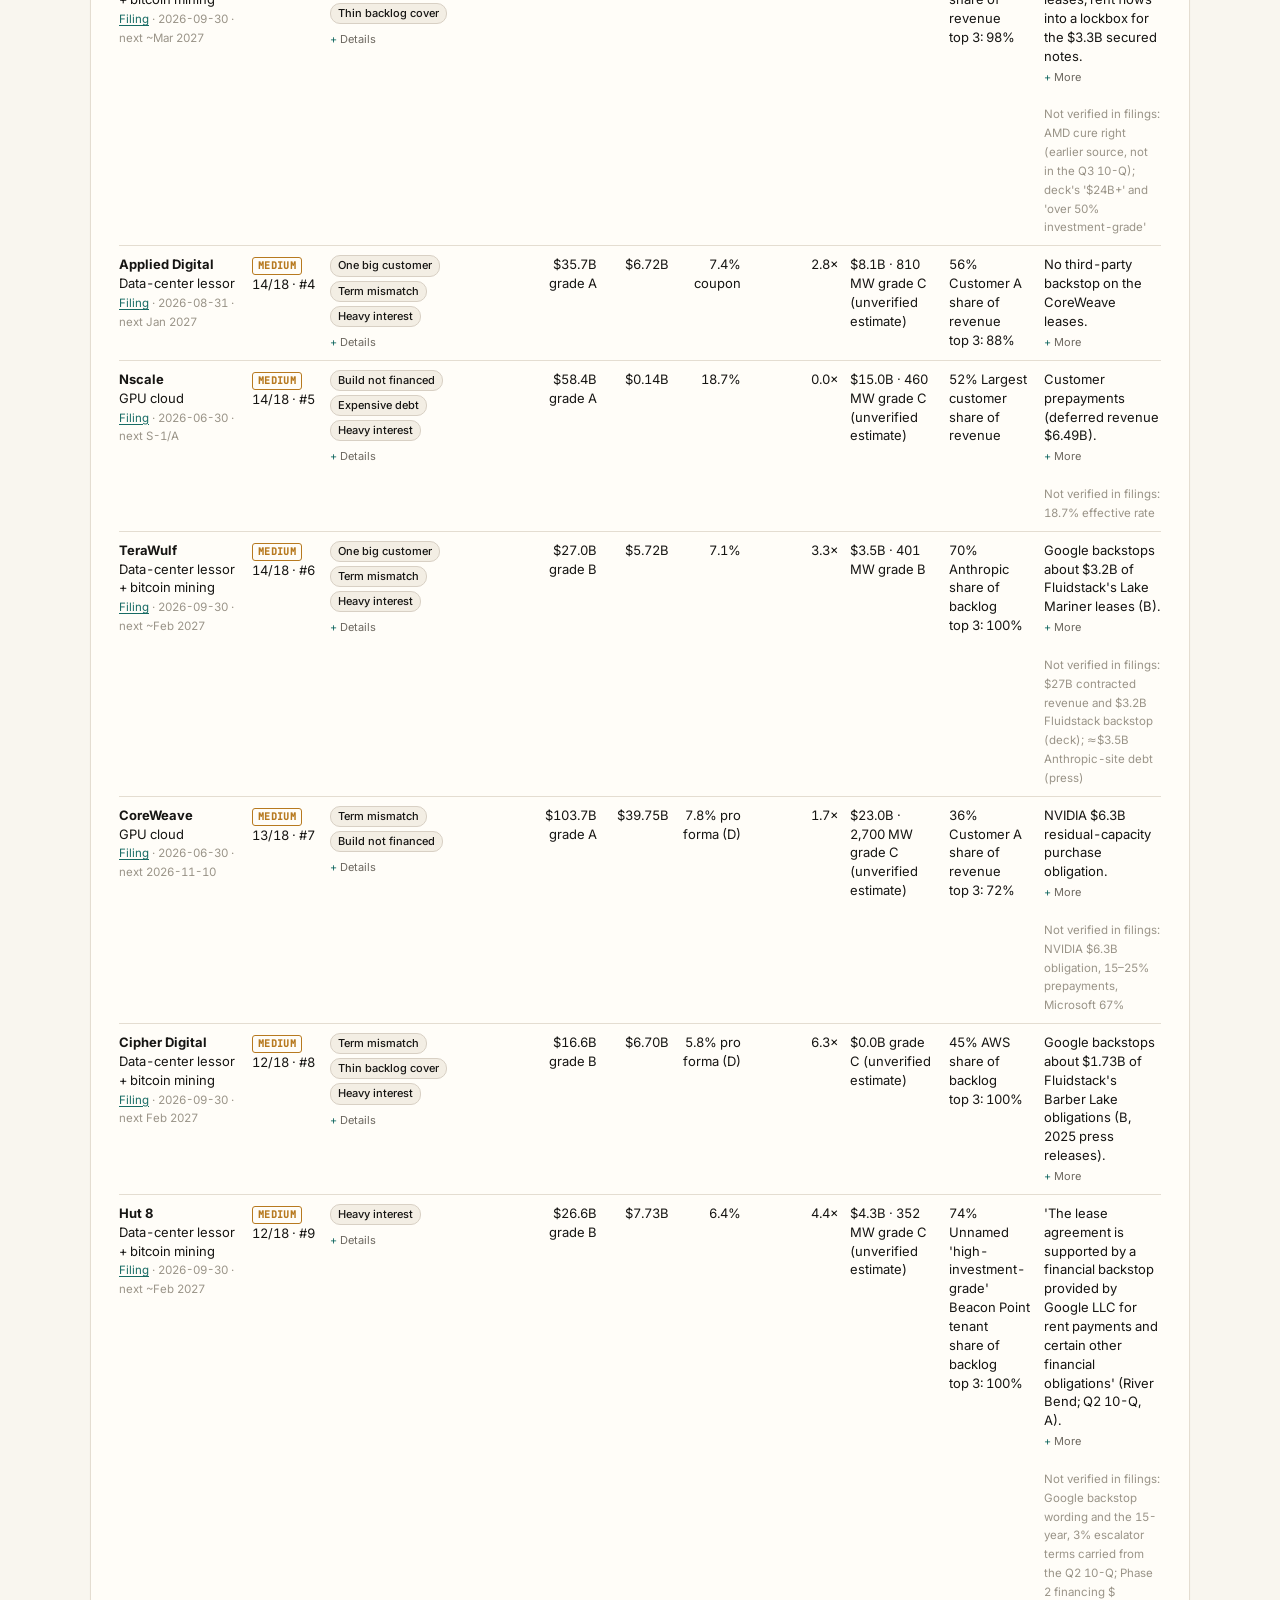
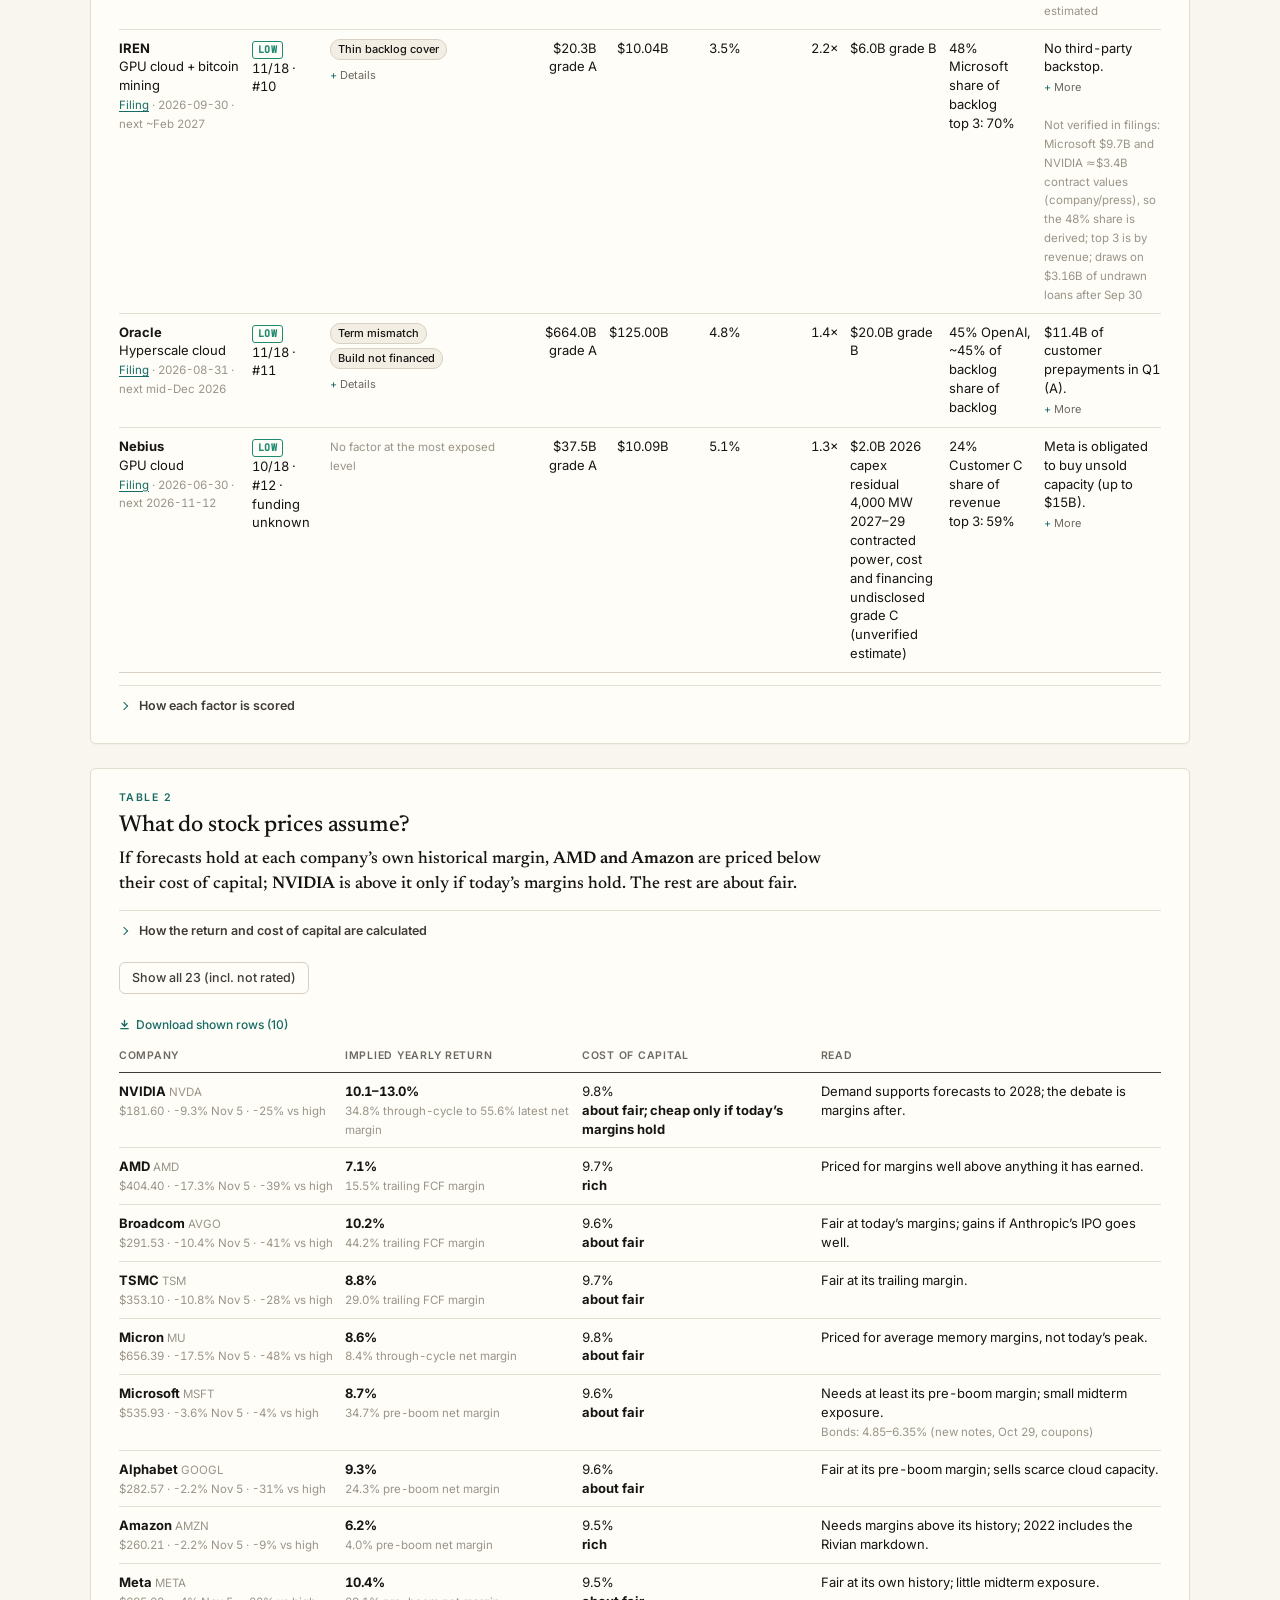
==== commit ea612978: "Publish November 11 AI financing and CoreWeave review" ====
--- a/index.html
+++ b/index.html
@@ -2,7 +2,7 @@
 <html lang="en">
 <head>
 <meta charset="utf-8">
-<meta name="build" content="70b2a11028b7">
+<meta name="build" content="2f89dc4d13d5">
 <script>(function(){var m=document.querySelector('meta[name=build]');if(!m||!m.content||location.protocol==='file:'||!window.fetch)return;fetch('version.json',{cache:'no-store'}).then(function(r){return r.ok?r.json():null}).then(function(v){var k='build-reload-'+(v&&v.build);if(v&&v.build&&v.build!==m.content&&!sessionStorage.getItem(k)){sessionStorage.setItem(k,'1');location.reload();}}).catch(function(){});})();</script>
 <meta name="viewport" content="width=device-width, initial-scale=1">
 <title>Will AI compute stay tight?</title>
@@ -428,9 +428,9 @@
 </footer>
 <button id="backTop" class="back-top" aria-label="Back to top" hidden>↑ Top</button>
 <button id="theme" hidden></button>
-<script src="data/nc.js?v=b2a0dd9e87df"></script>
-<script src="data/live.js?v=9c4e6883f9d9"></script>
-<script src="data/research.js?v=f71471433231"></script>
+<script src="data/nc.js?v=b27ad7bb6ddf"></script>
+<script src="data/live.js?v=1f8fbb838987"></script>
+<script src="data/research.js?v=34f49fc603a3"></script>
 <script src="data/us_states.js?v=8dcf93263303"></script>
 <script src="js/common.js?v=c11cc3cabcf5"></script>
 <script src="js/conflicts.js?v=6ea6ec87c88c"></script>
@@ -439,7 +439,7 @@
 <script src="js/supply.js?v=f6b901ab803e"></script>
 <script src="js/chip_stacks.js?v=59ae588f4352"></script>
 <script src="js/deals.js?v=a27276b6de77"></script>
-<script src="js/growth.js?v=5dbf4de766ec"></script>
+<script src="js/growth.js?v=d153fdafcec5"></script>
 <script src="js/pricing.js?v=0acb40b4d16f"></script>
 <script src="js/usage.js?v=6be6a1f27644"></script>
 <script src="js/token_math.js?v=6db1a97eee26"></script>
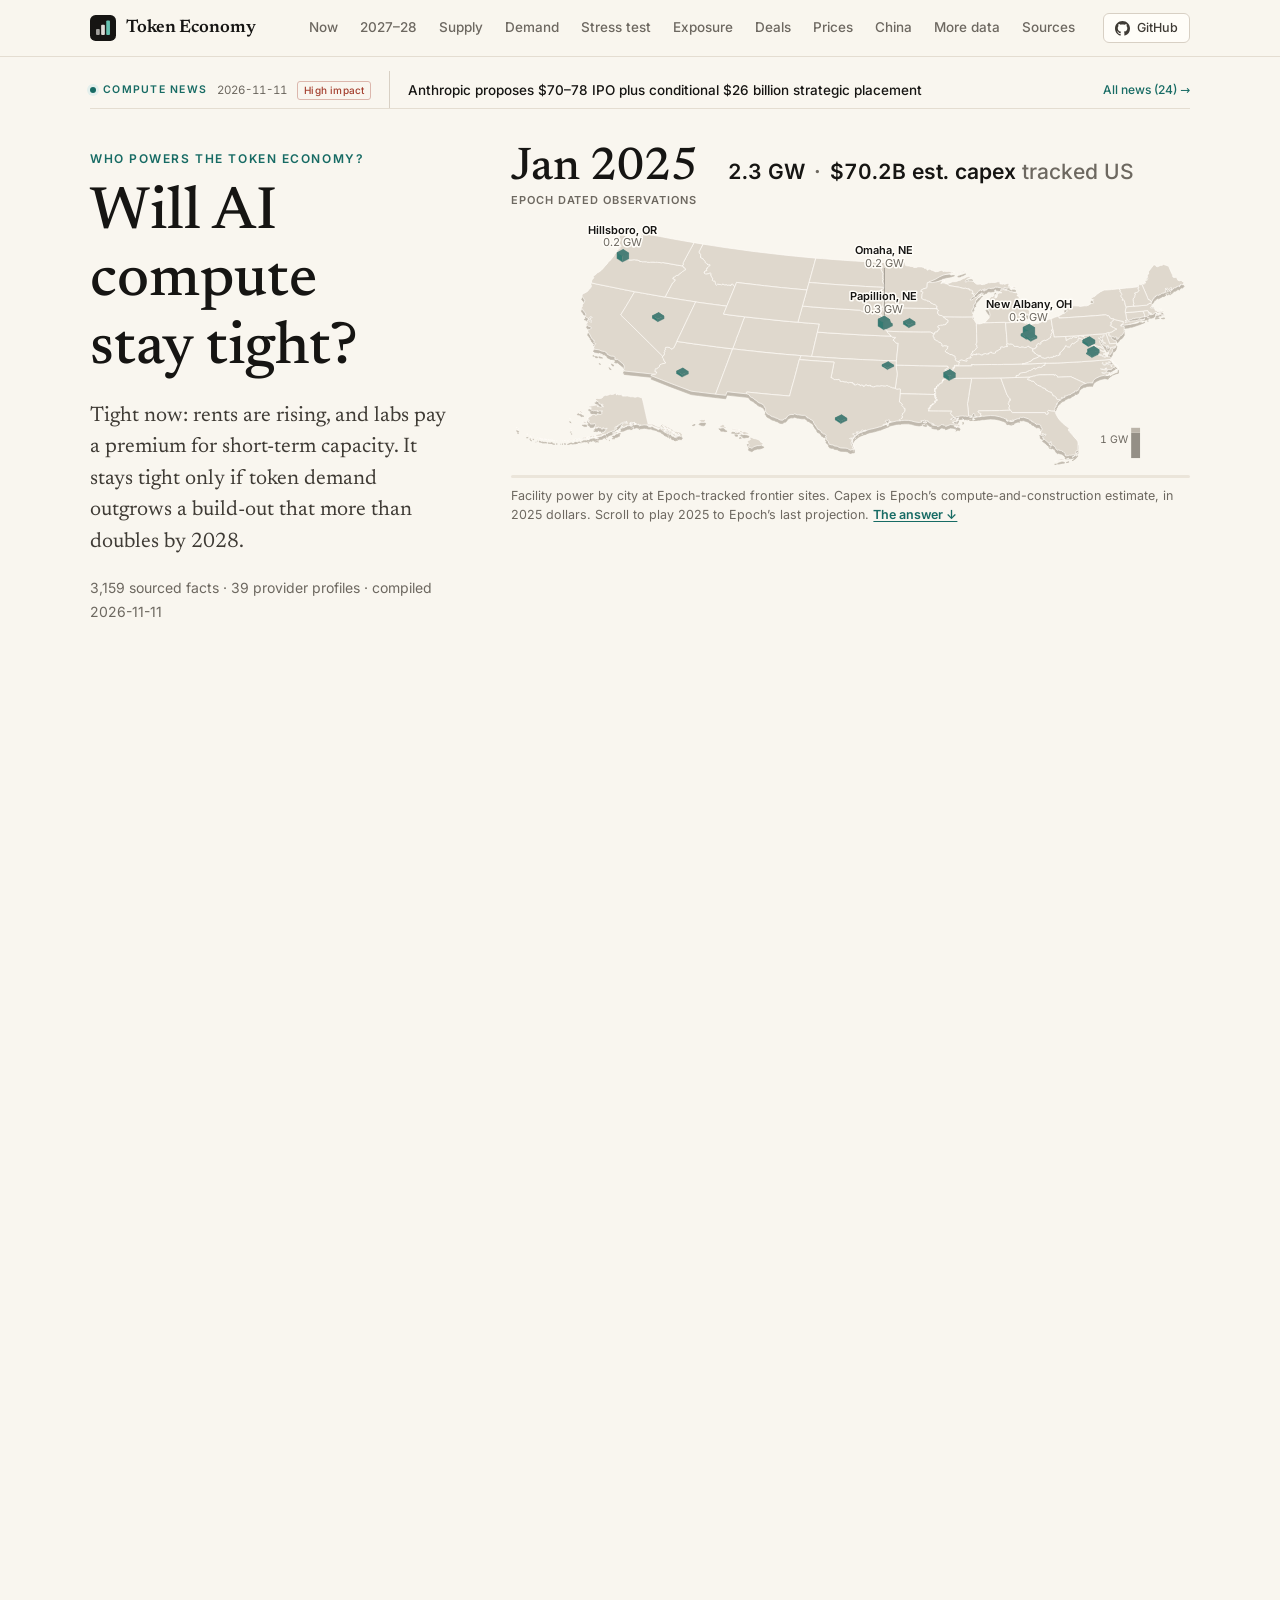
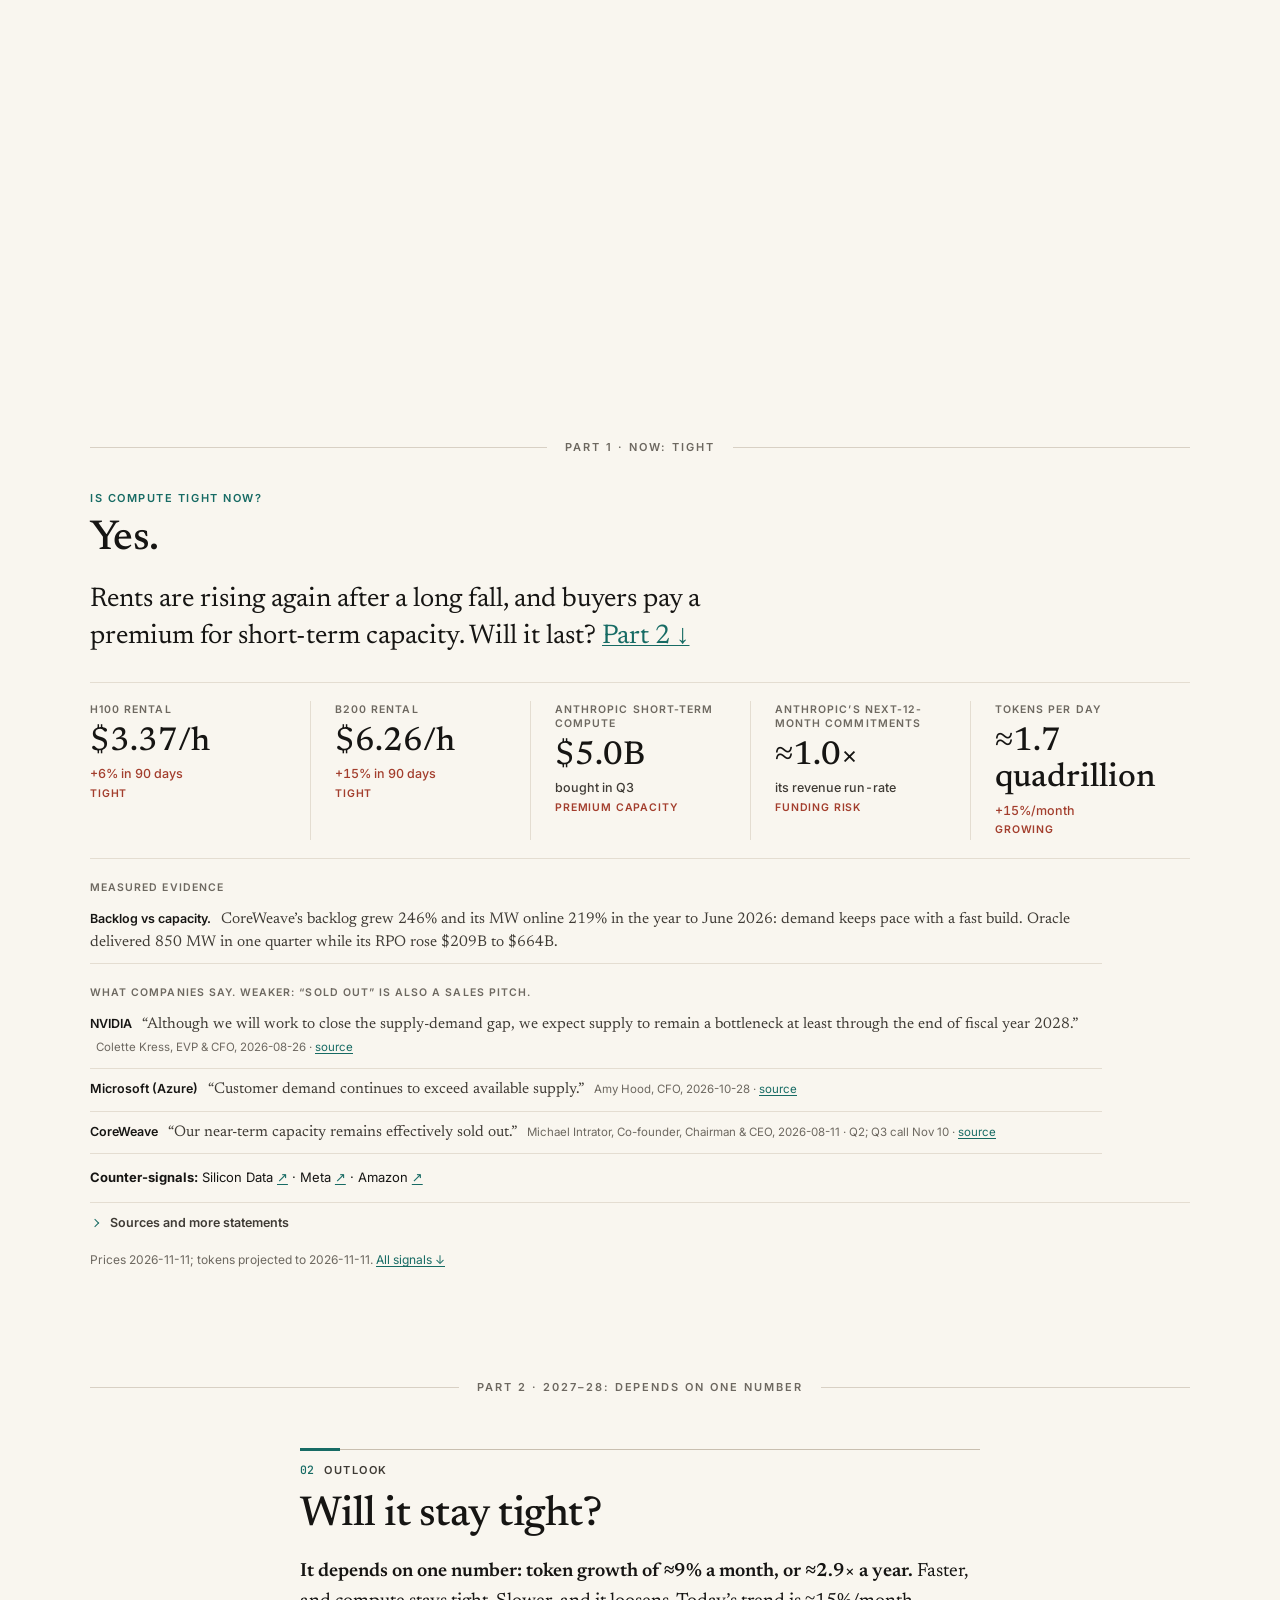
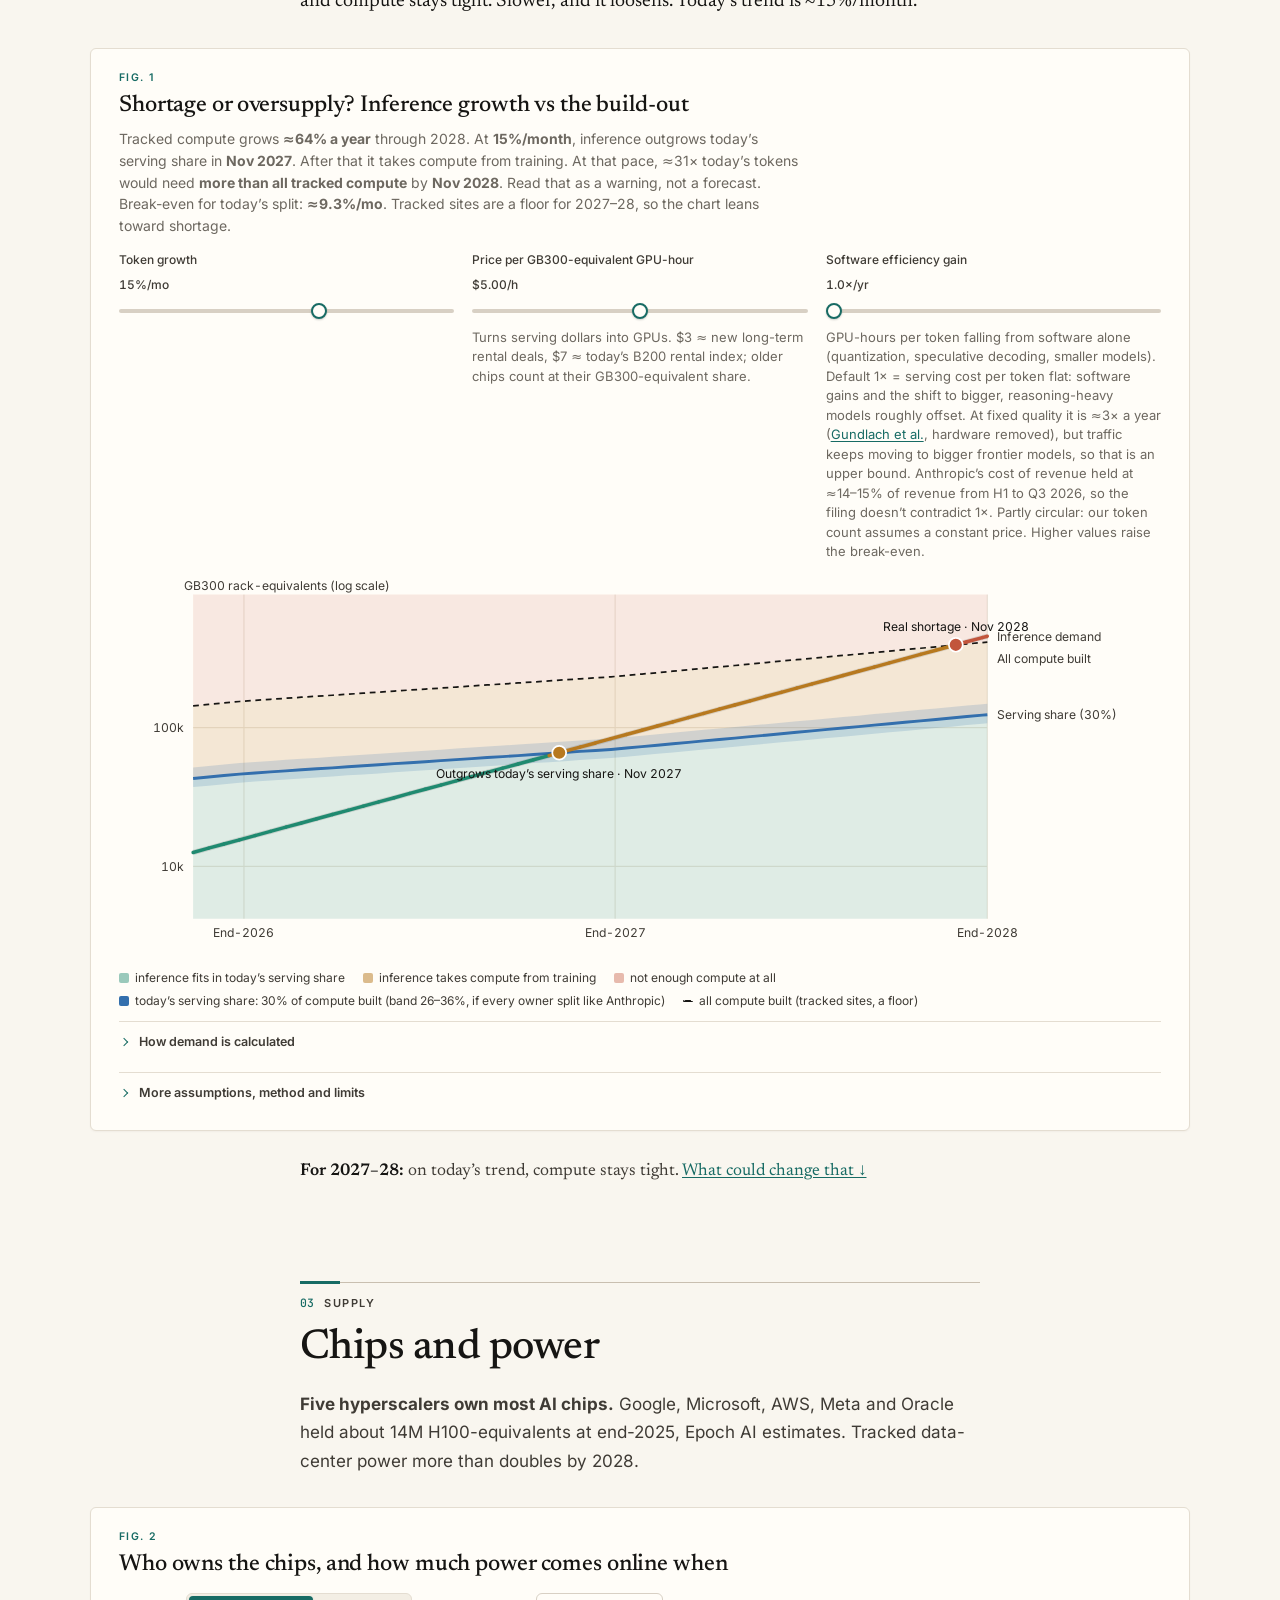
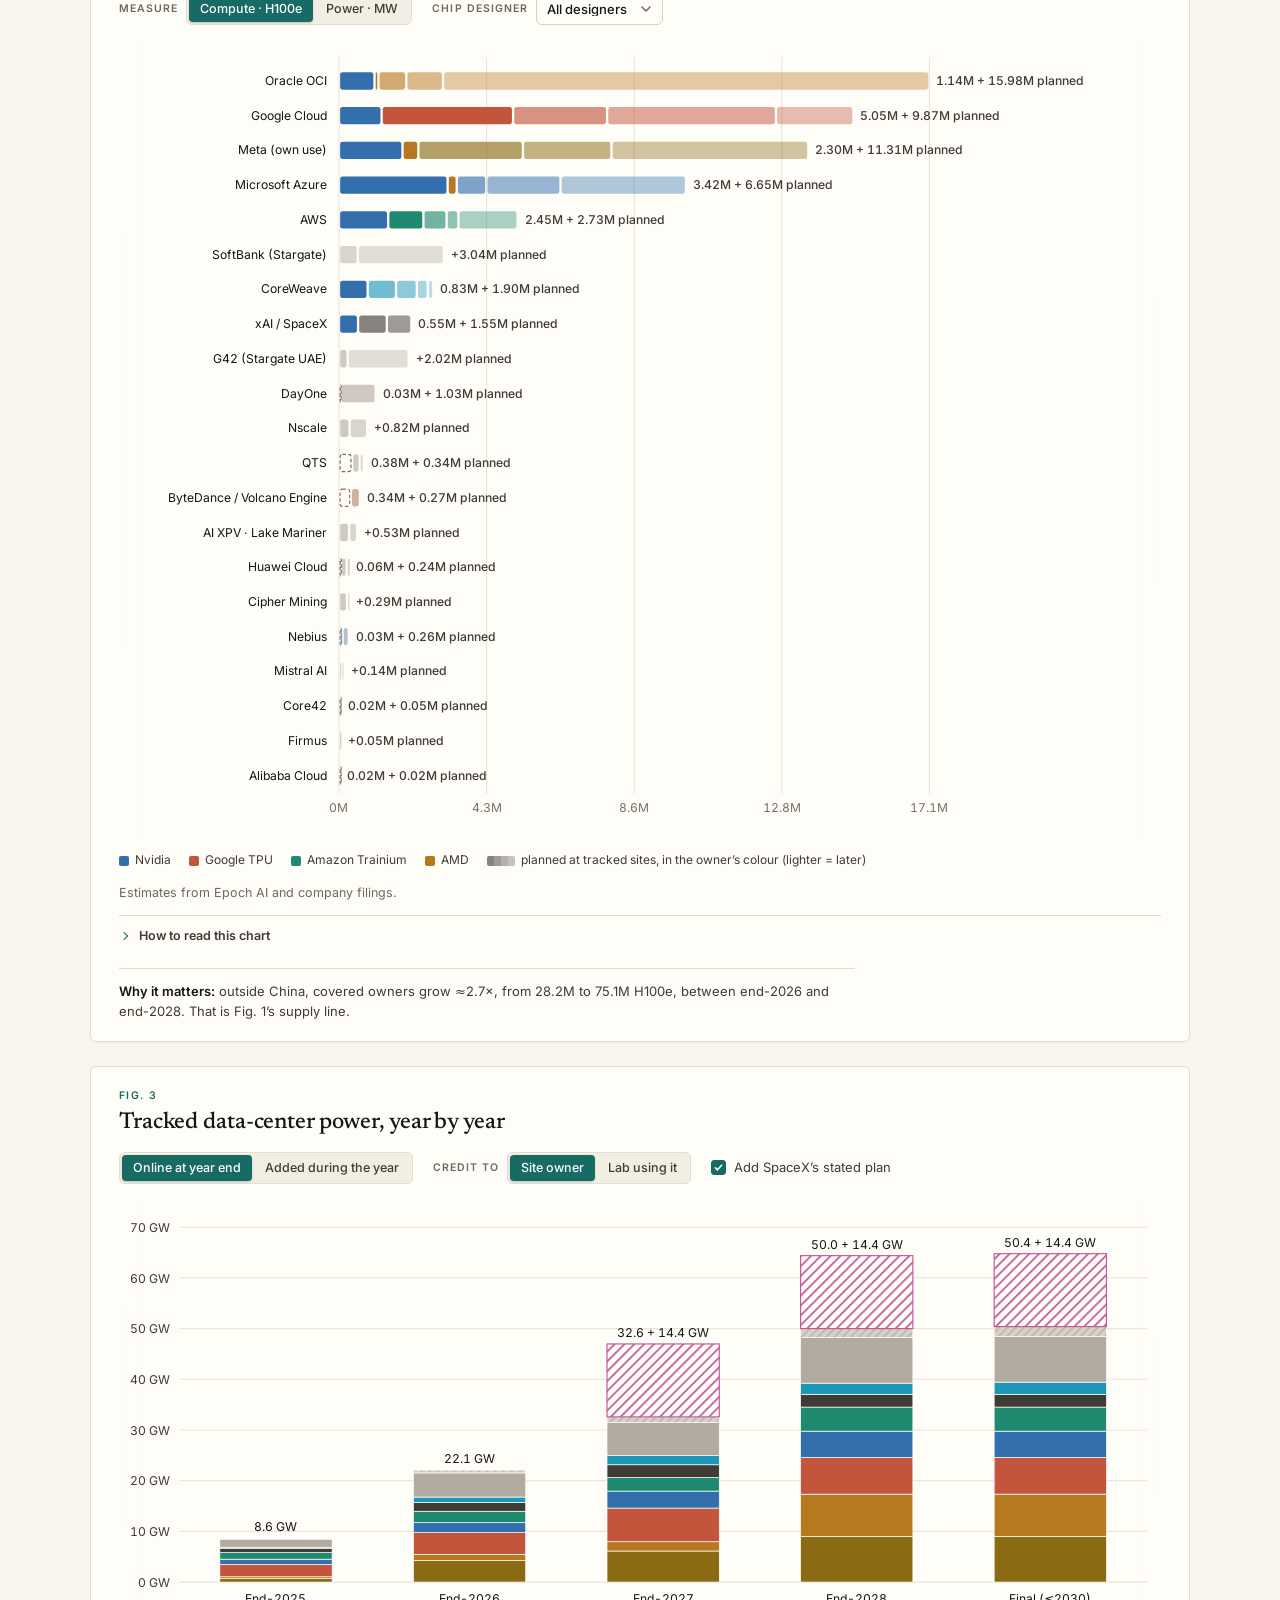
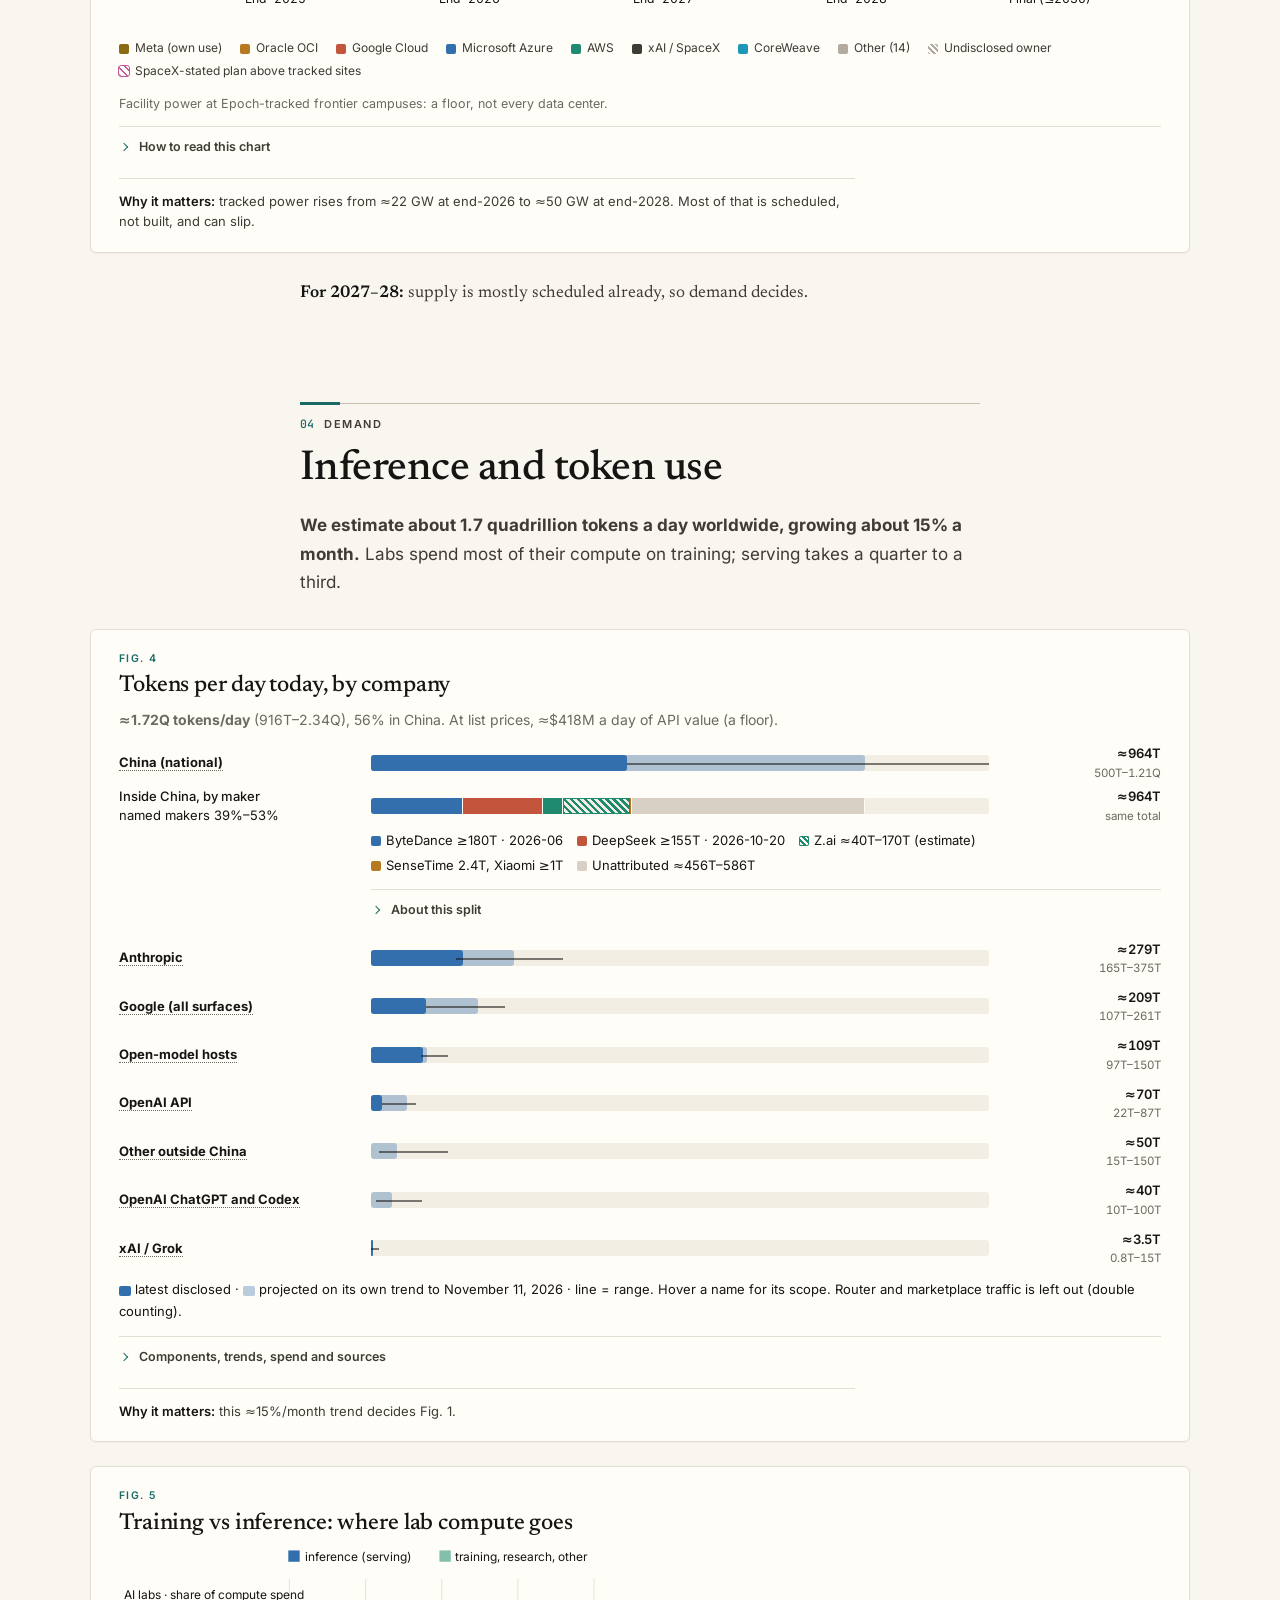
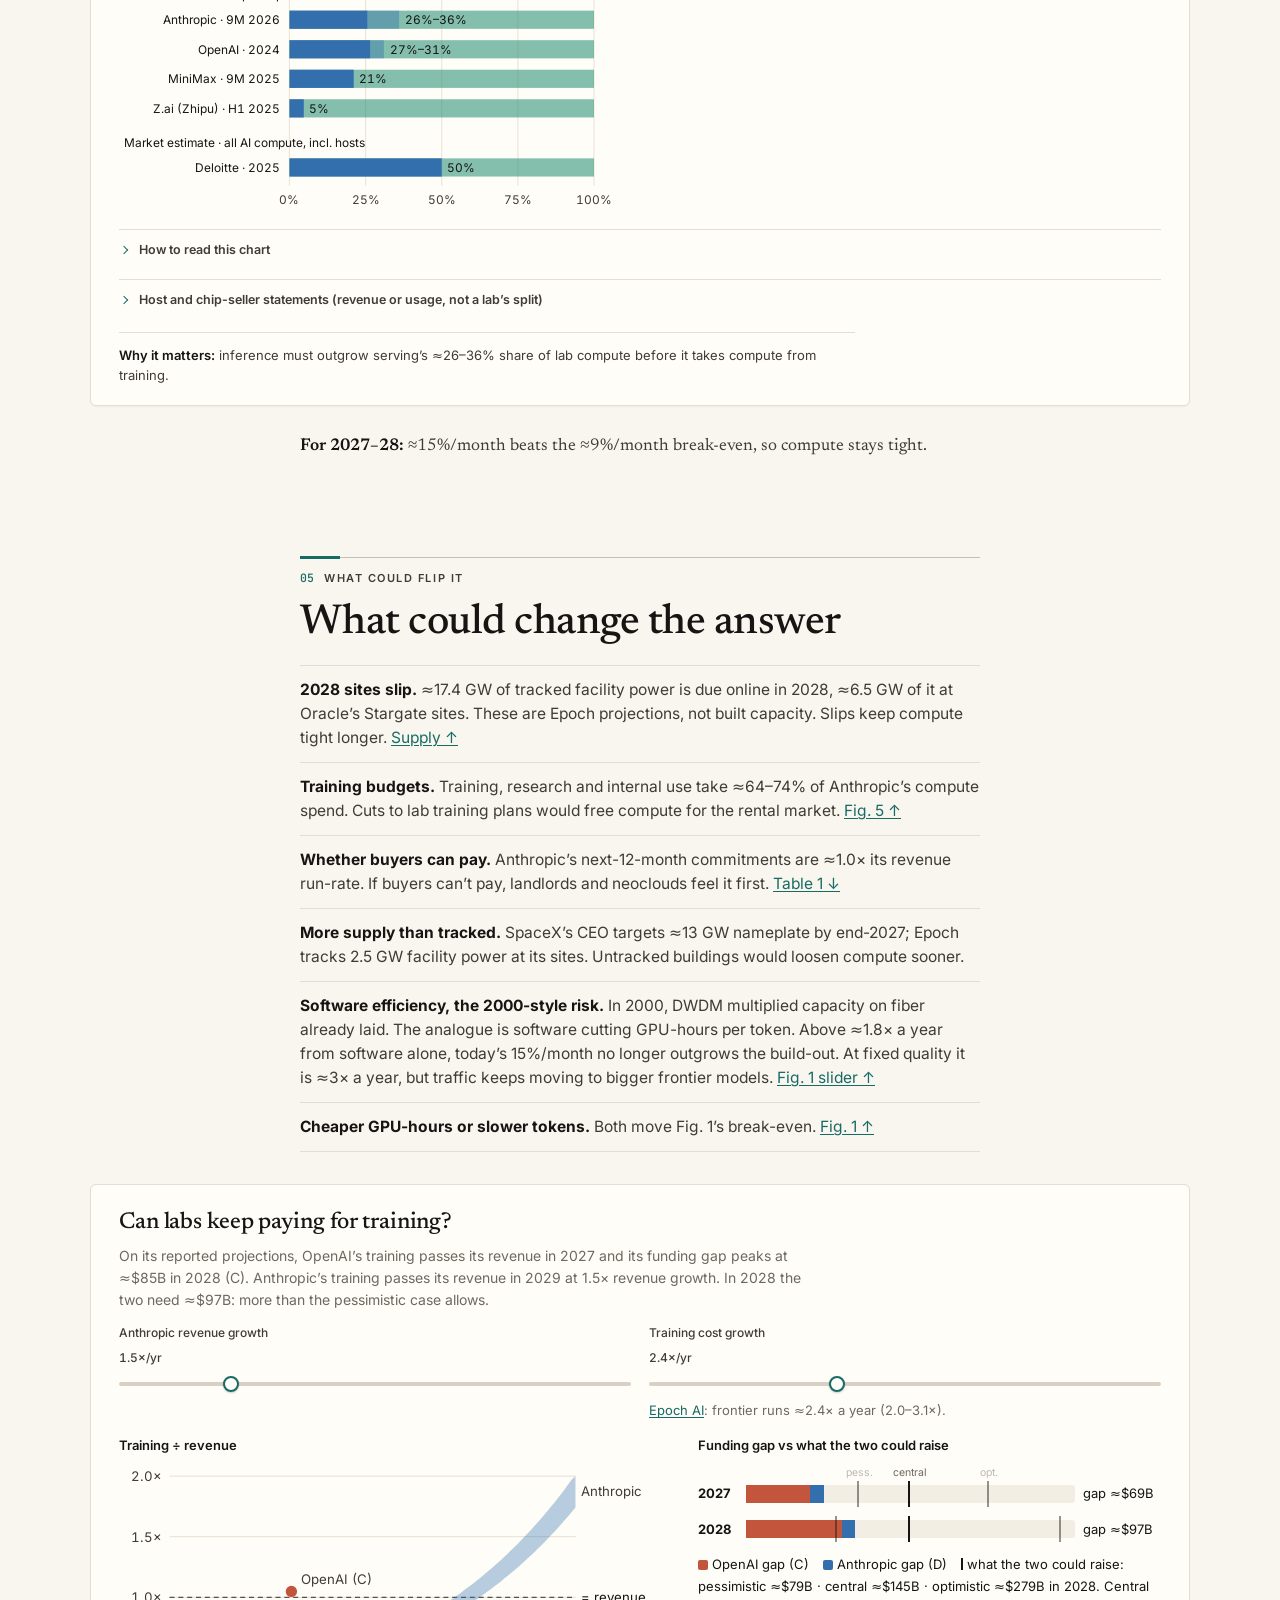
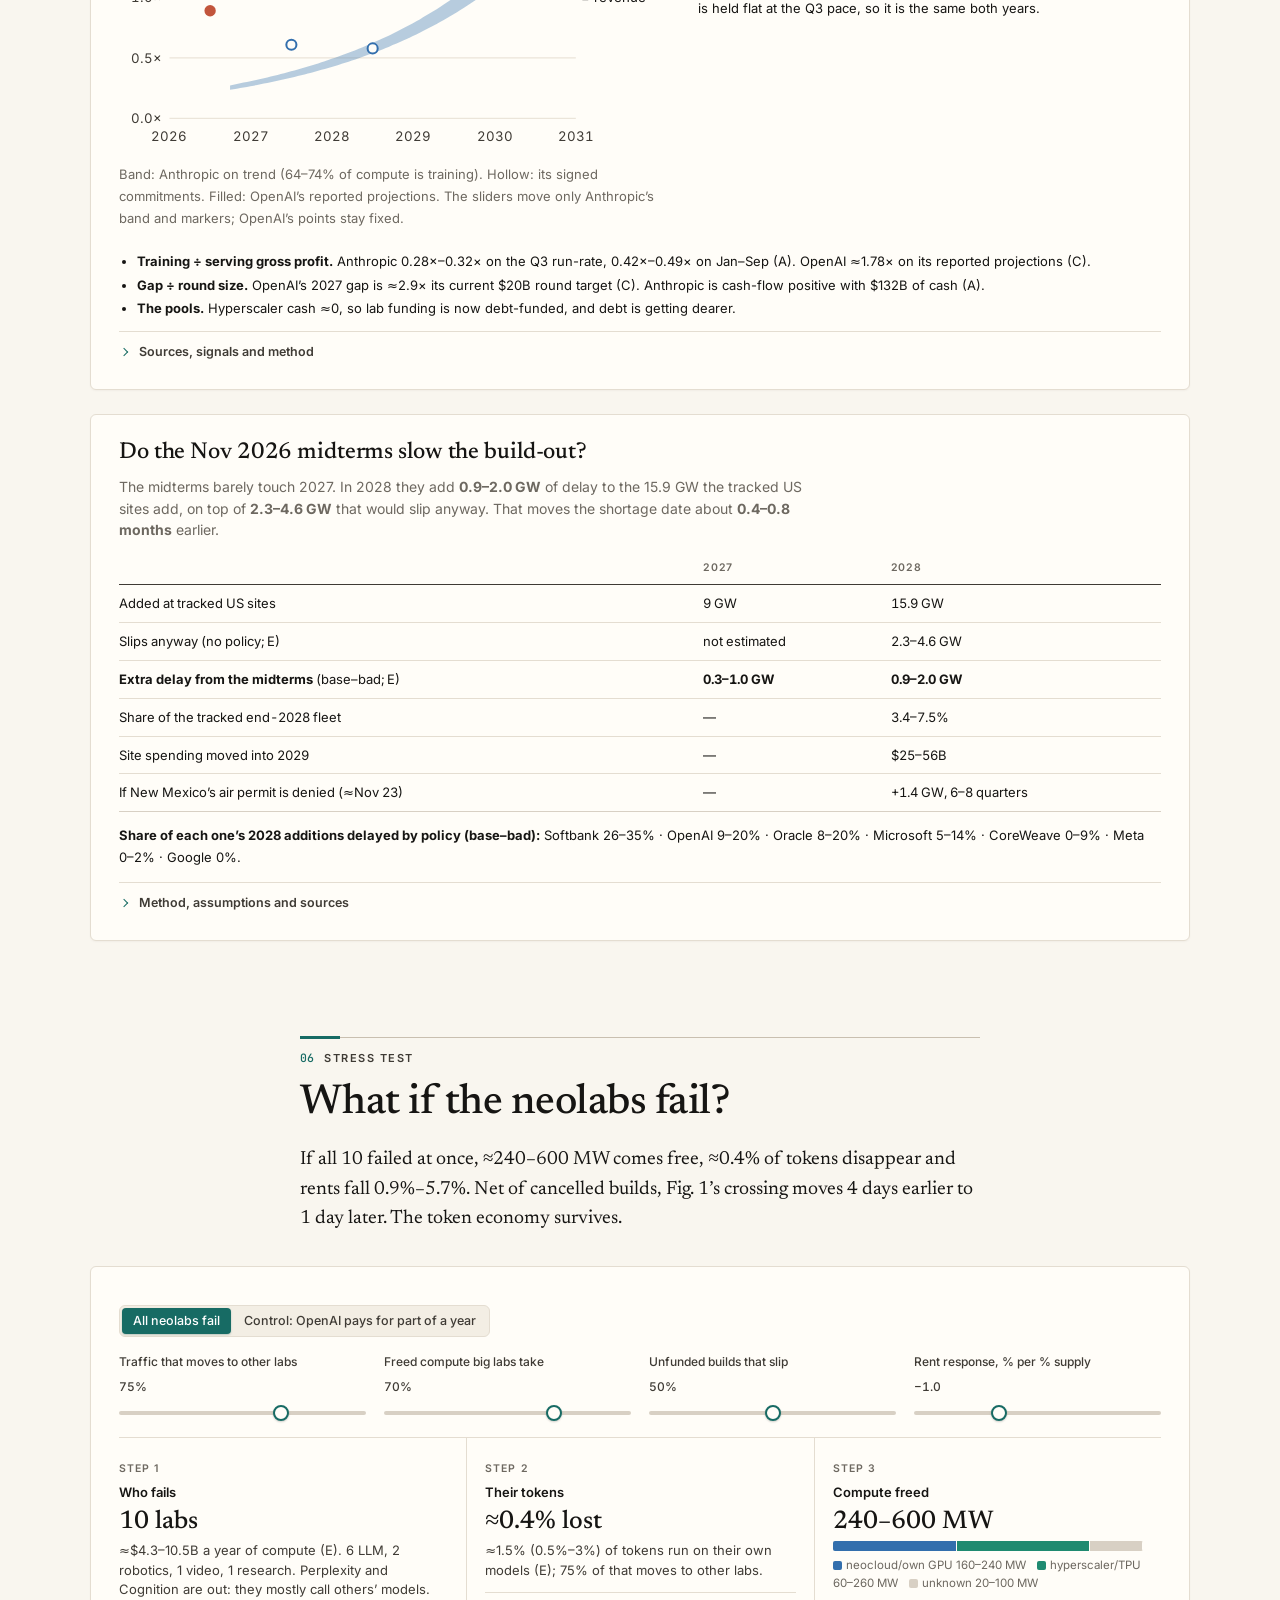
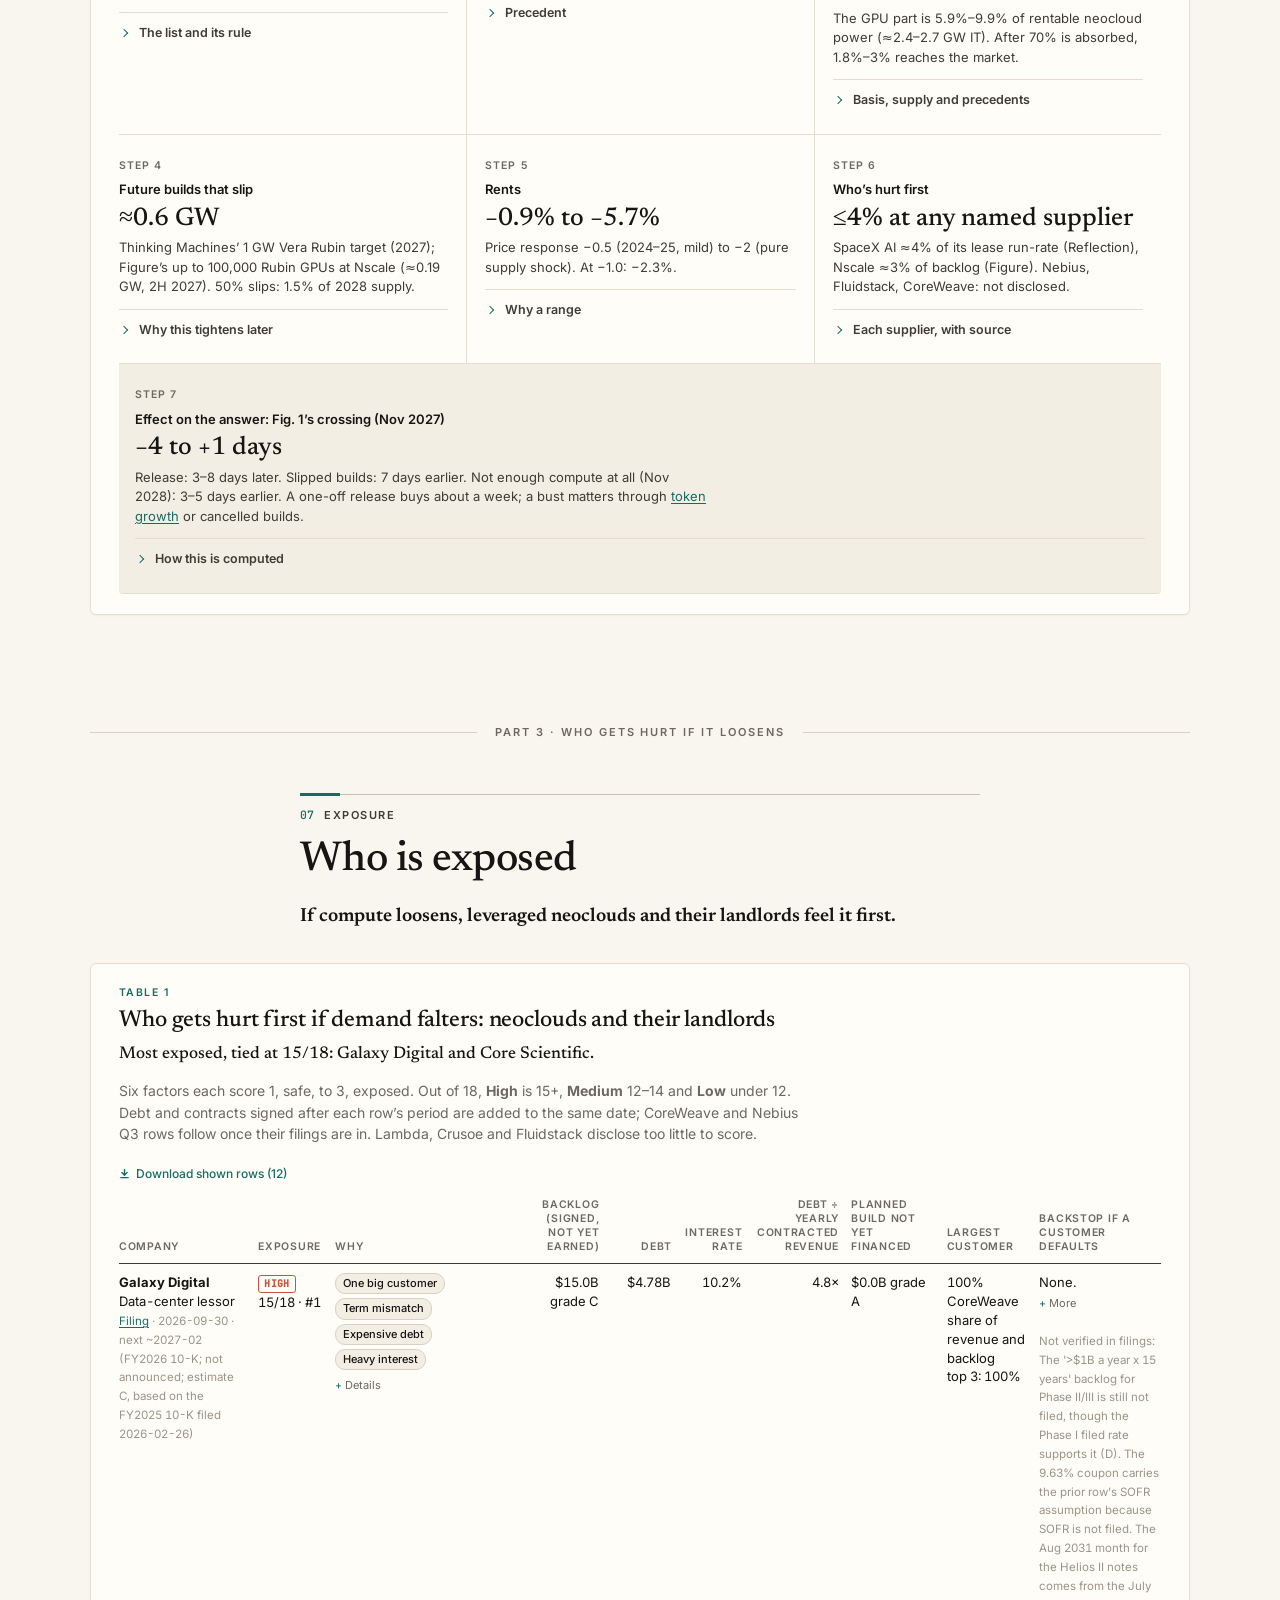
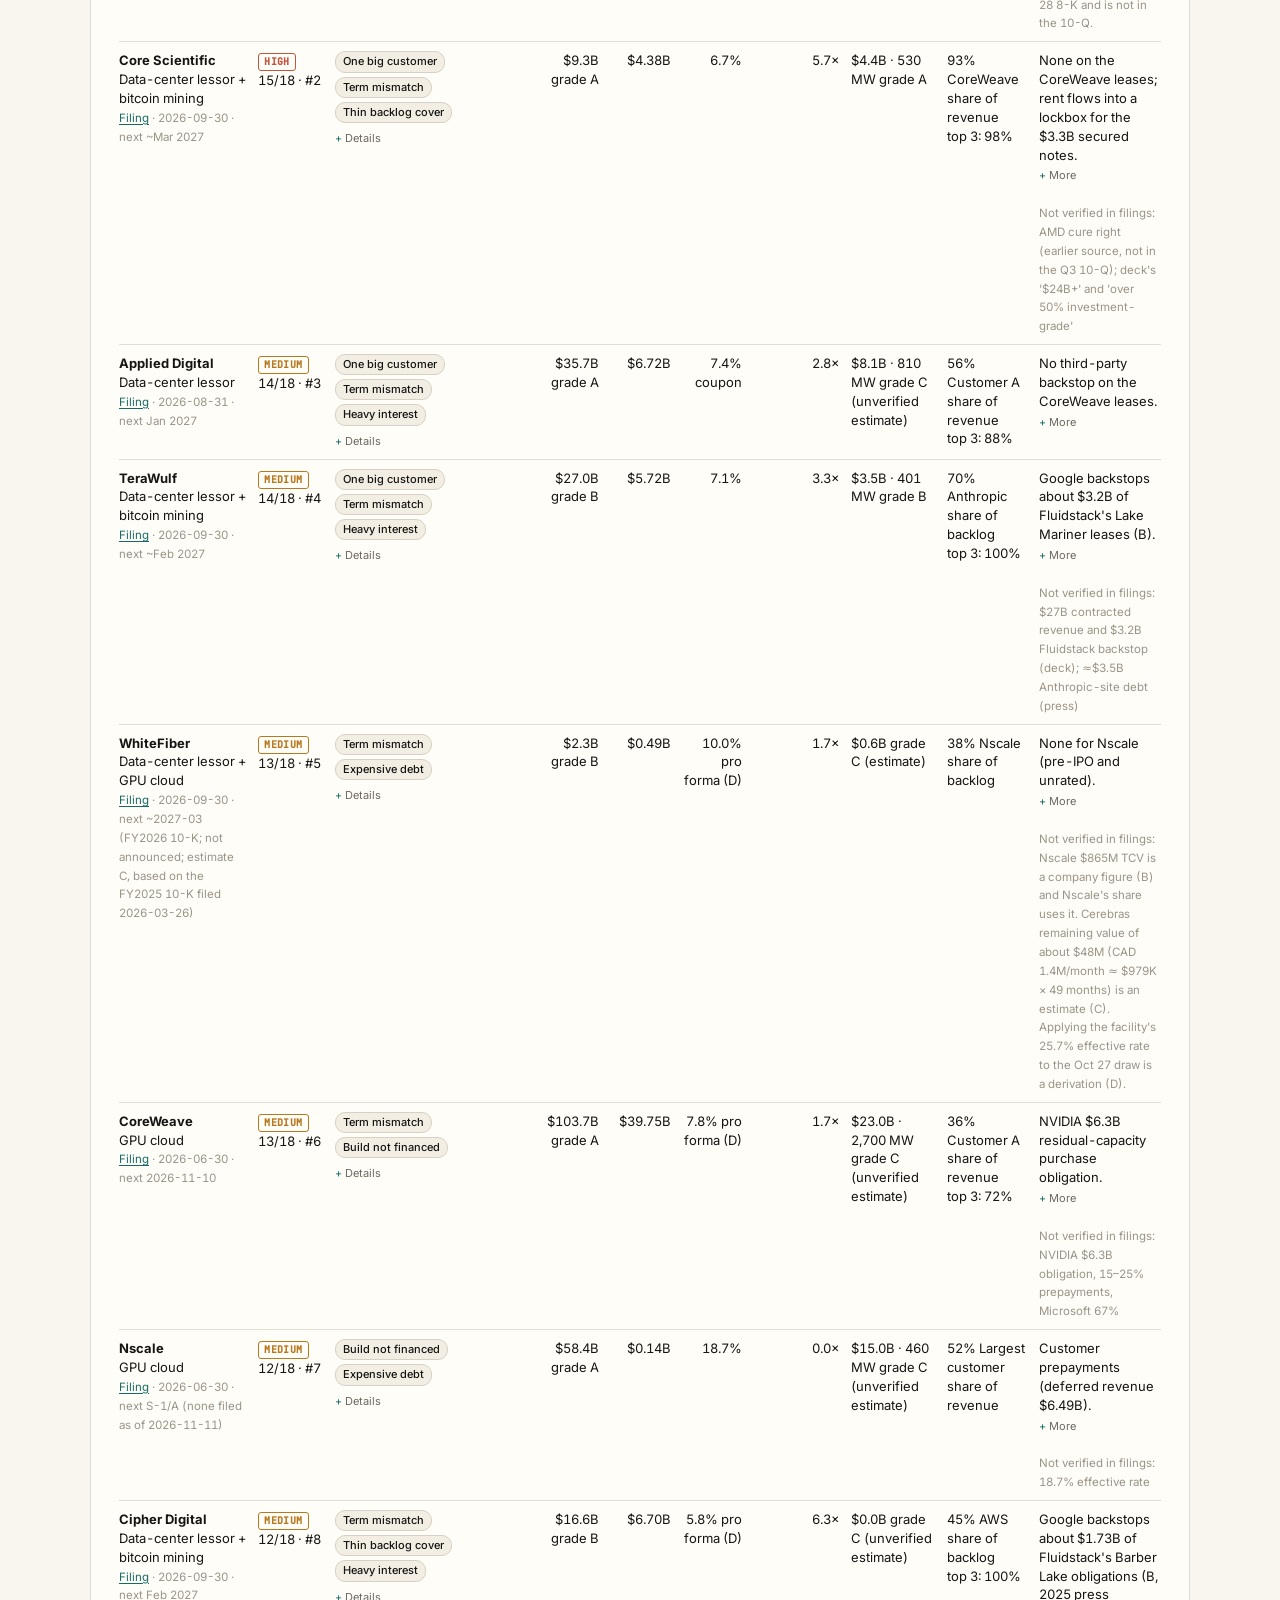
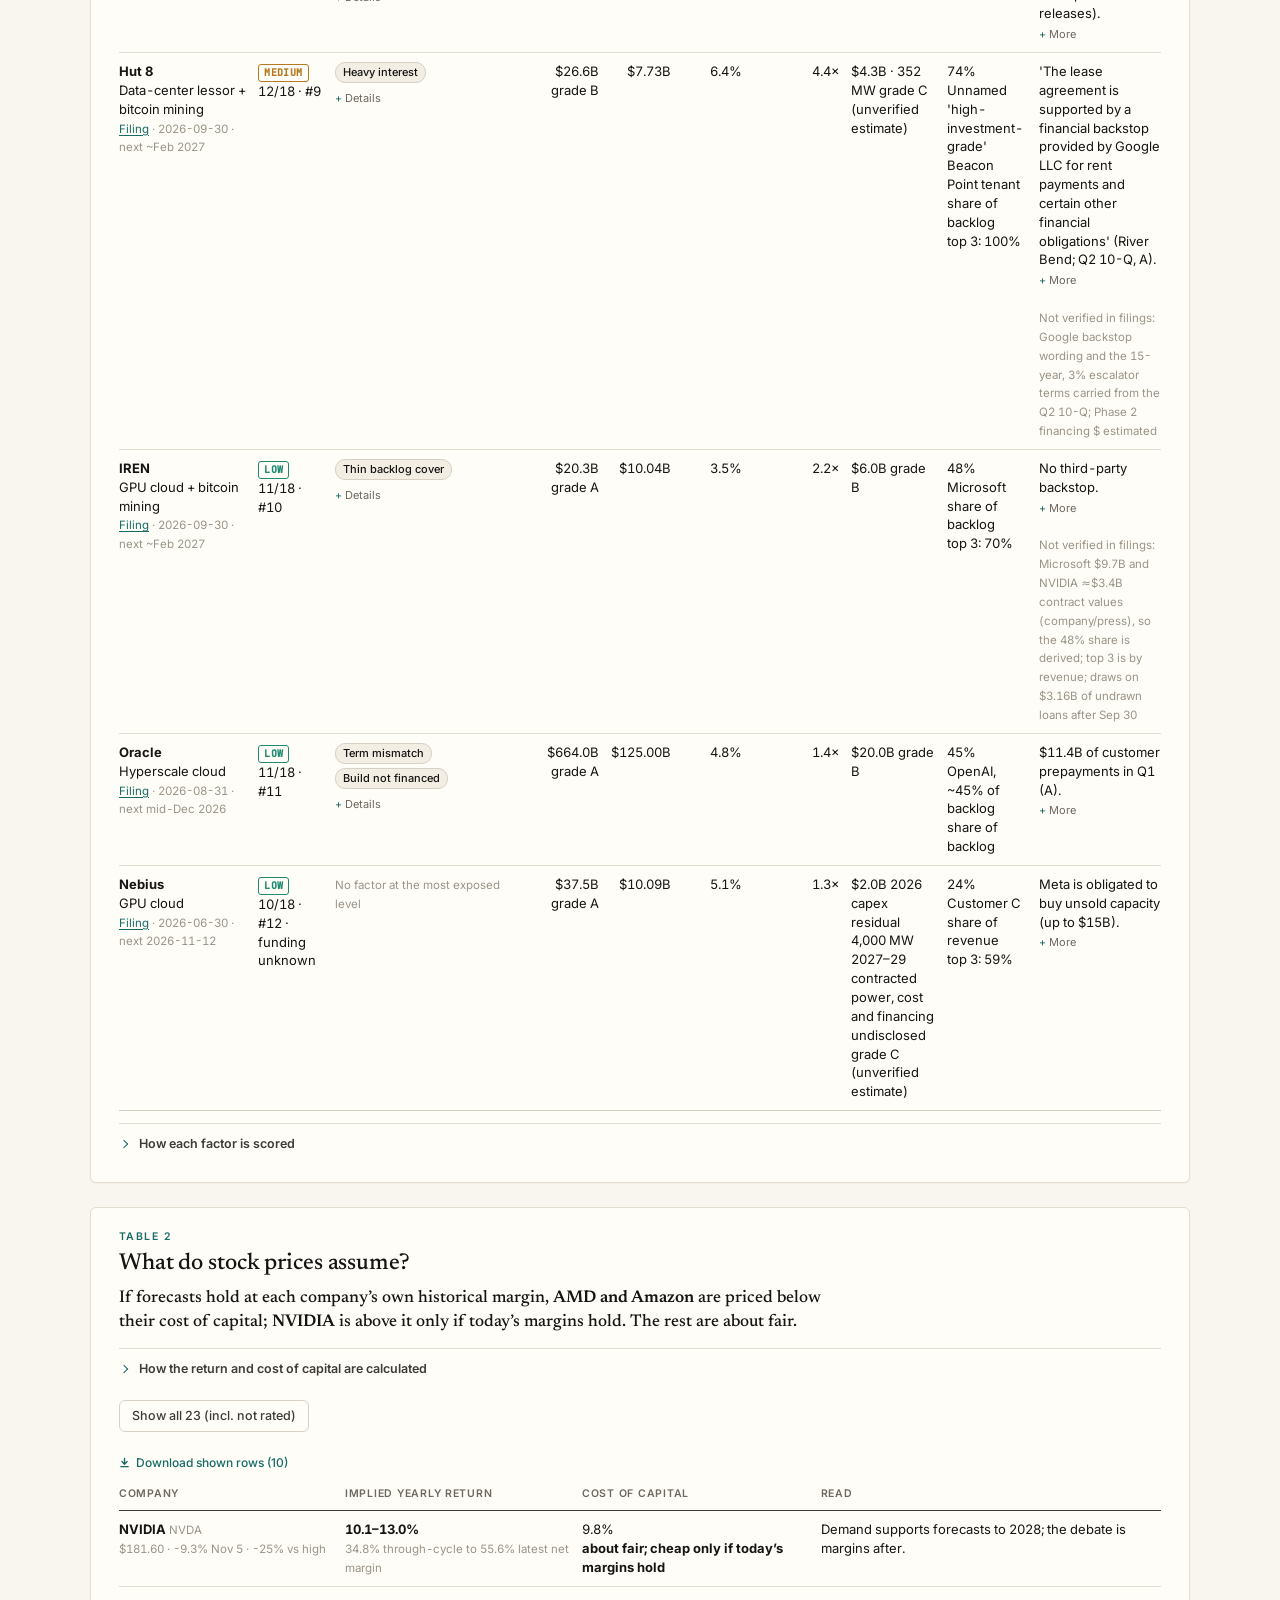
==== commit 9aab4a22: "Exposure table: Q3 rows for WhiteFiber (13), Galaxy (15) and Nscale (12); contracts counted to the s" ====
--- a/index.html
+++ b/index.html
@@ -2,7 +2,7 @@
 <html lang="en">
 <head>
 <meta charset="utf-8">
-<meta name="build" content="2f89dc4d13d5">
+<meta name="build" content="c6277d5dd414">
 <script>(function(){var m=document.querySelector('meta[name=build]');if(!m||!m.content||location.protocol==='file:'||!window.fetch)return;fetch('version.json',{cache:'no-store'}).then(function(r){return r.ok?r.json():null}).then(function(v){var k='build-reload-'+(v&&v.build);if(v&&v.build&&v.build!==m.content&&!sessionStorage.getItem(k)){sessionStorage.setItem(k,'1');location.reload();}}).catch(function(){});})();</script>
 <meta name="viewport" content="width=device-width, initial-scale=1">
 <title>Will AI compute stay tight?</title>
@@ -430,7 +430,7 @@
 <button id="theme" hidden></button>
 <script src="data/nc.js?v=b27ad7bb6ddf"></script>
 <script src="data/live.js?v=1f8fbb838987"></script>
-<script src="data/research.js?v=34f49fc603a3"></script>
+<script src="data/research.js?v=8b9c9207687d"></script>
 <script src="data/us_states.js?v=8dcf93263303"></script>
 <script src="js/common.js?v=c11cc3cabcf5"></script>
 <script src="js/conflicts.js?v=6ea6ec87c88c"></script>
@@ -446,7 +446,7 @@
 <script src="js/tokens.js?v=aa5ded4797a0"></script>
 <script src="js/capacity_math.js?v=626c07e1375f"></script>
 <script src="js/demand.js?v=e09a64c64e9d"></script>
-<script src="js/watch.js?v=ff7ba719a428"></script>
+<script src="js/watch.js?v=9536277af826"></script>
 <script src="js/neolab.js?v=9700041b5775"></script>
 <script src="js/funding.js?v=cb12dbfbf0e5"></script>
 <script src="js/market.js?v=40820286cc86"></script>
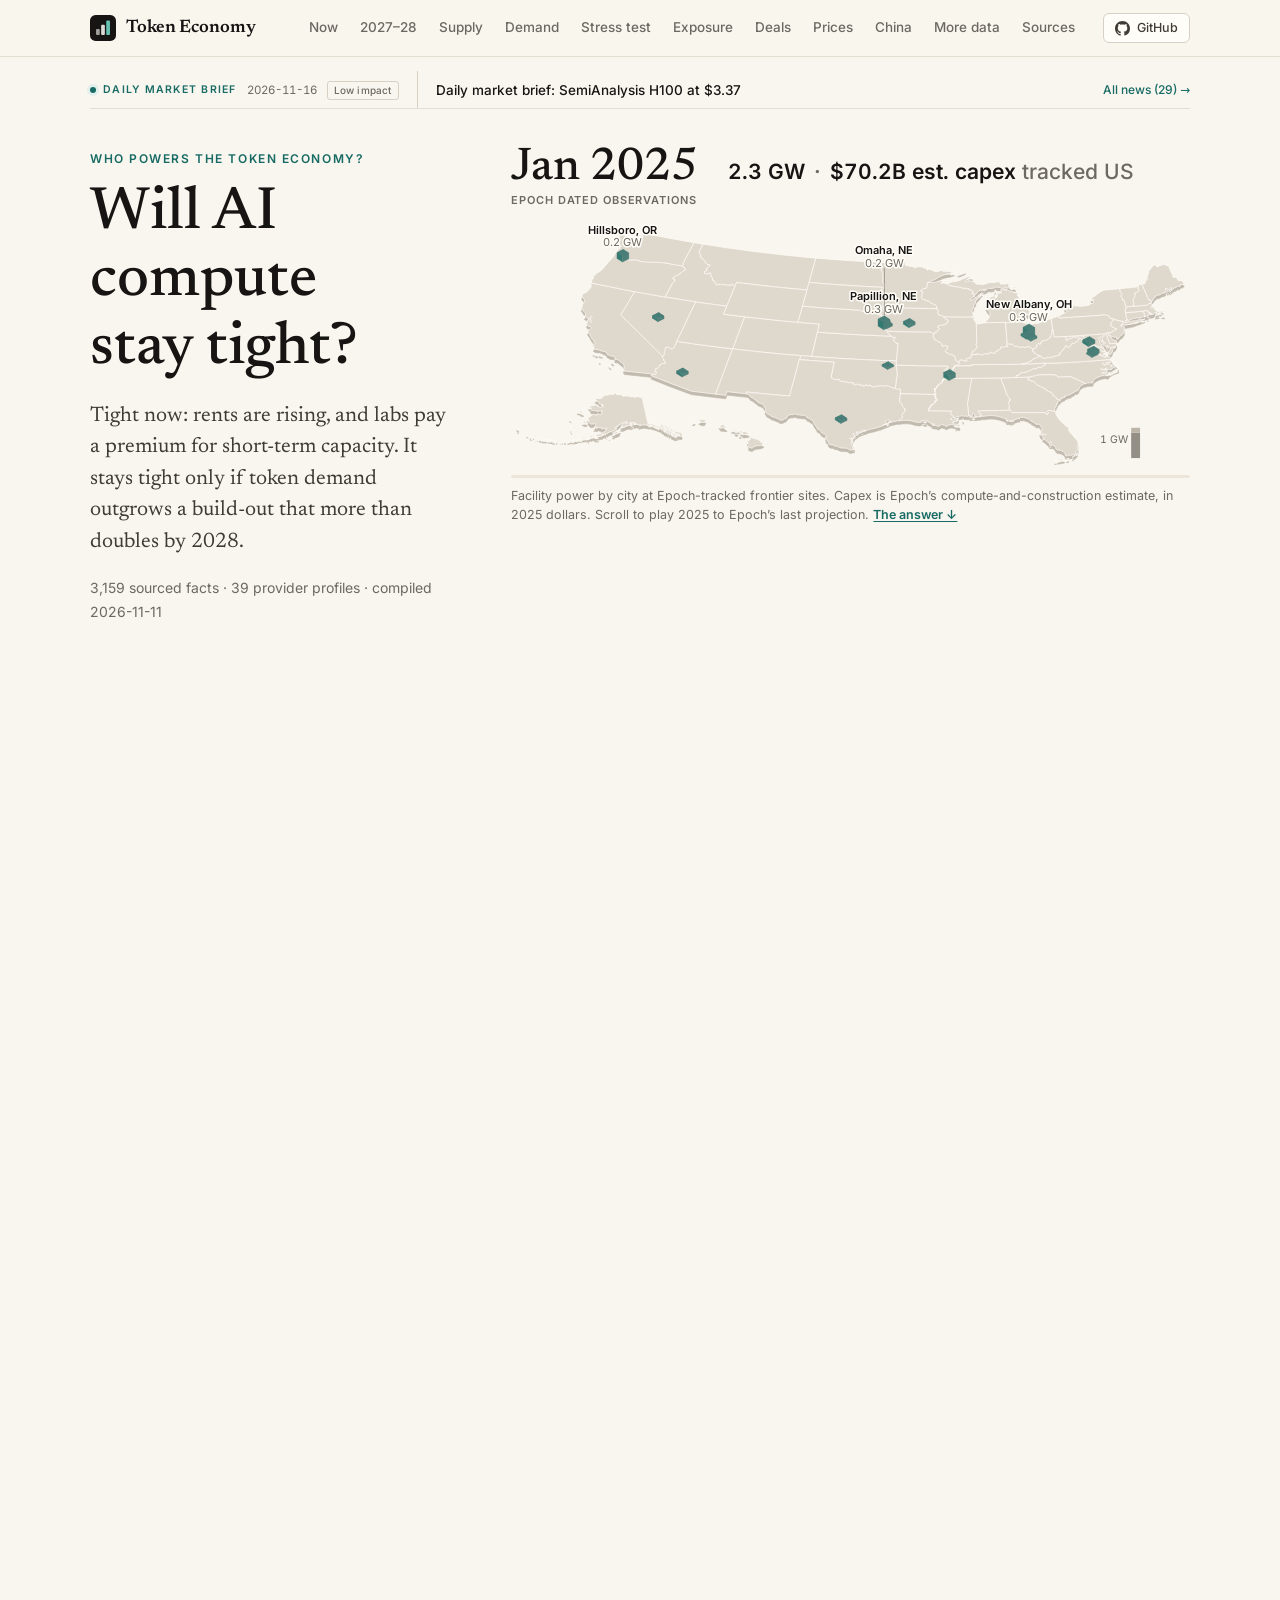
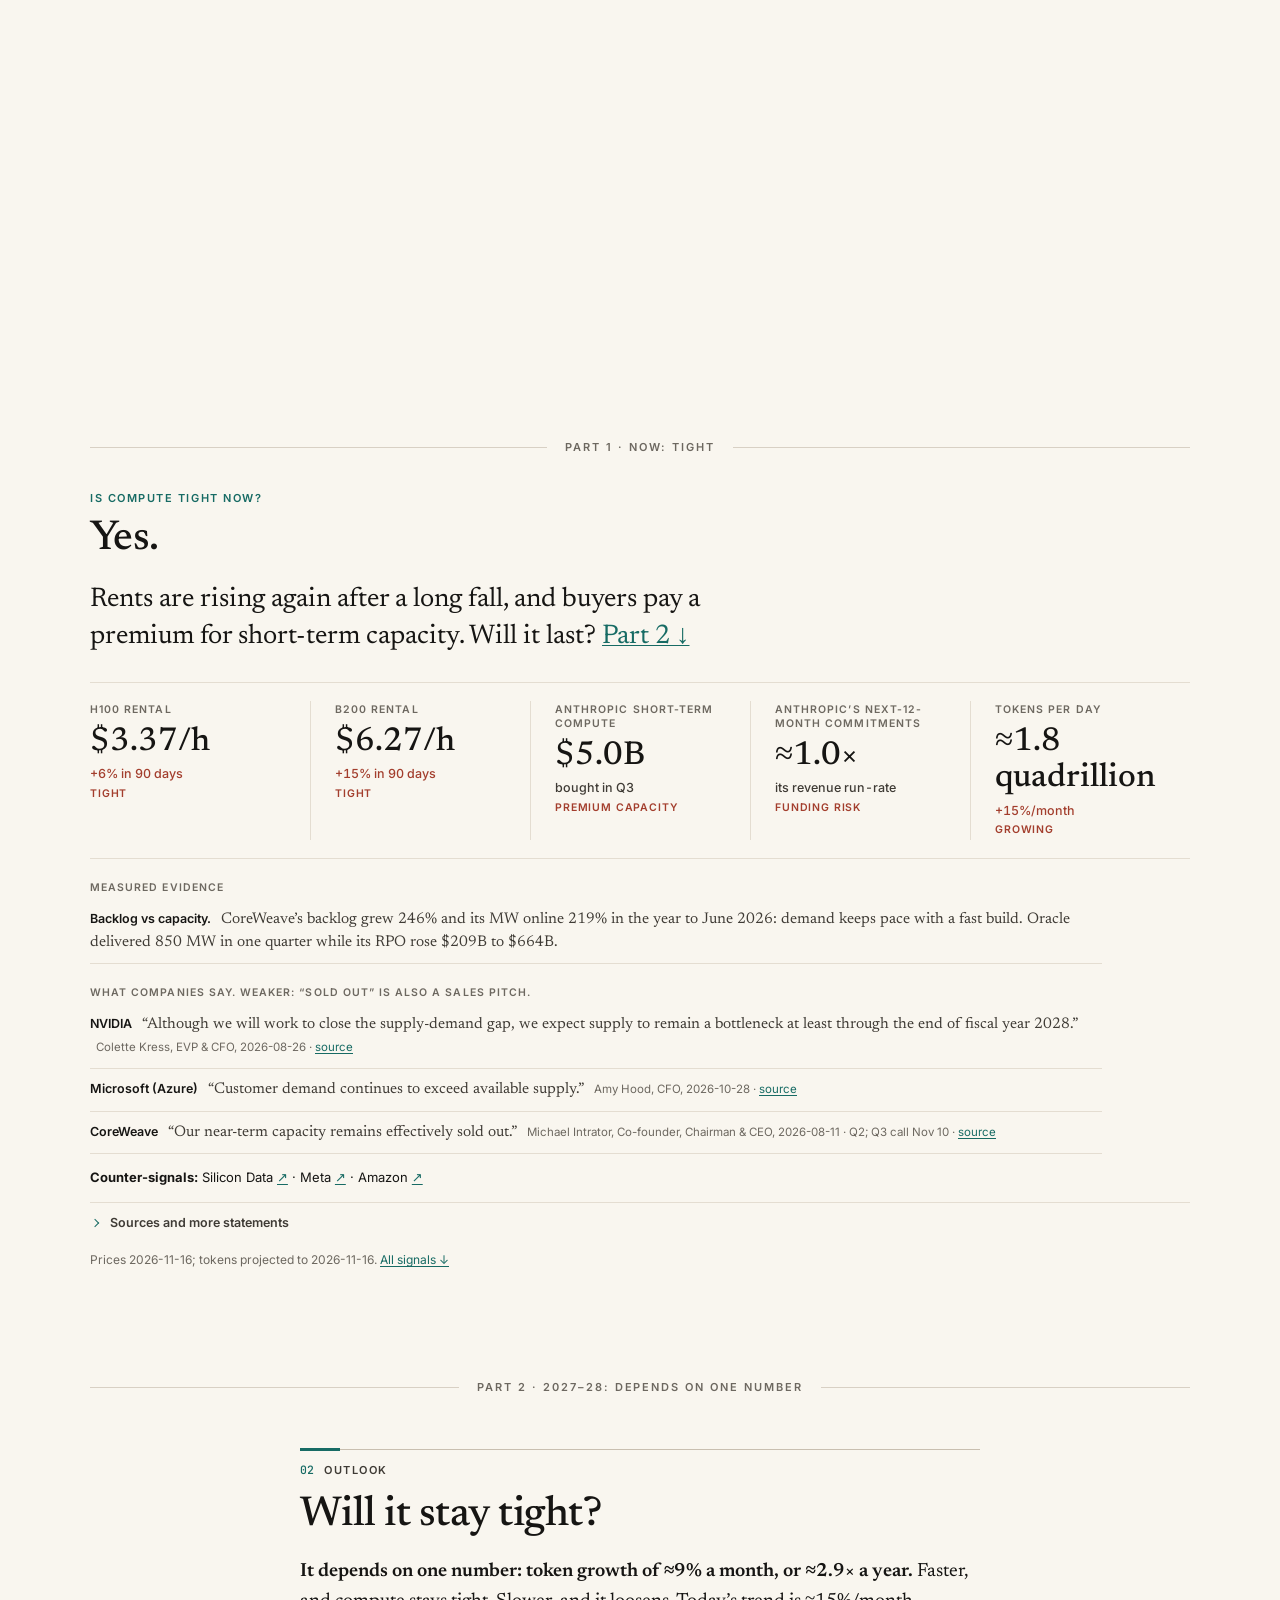
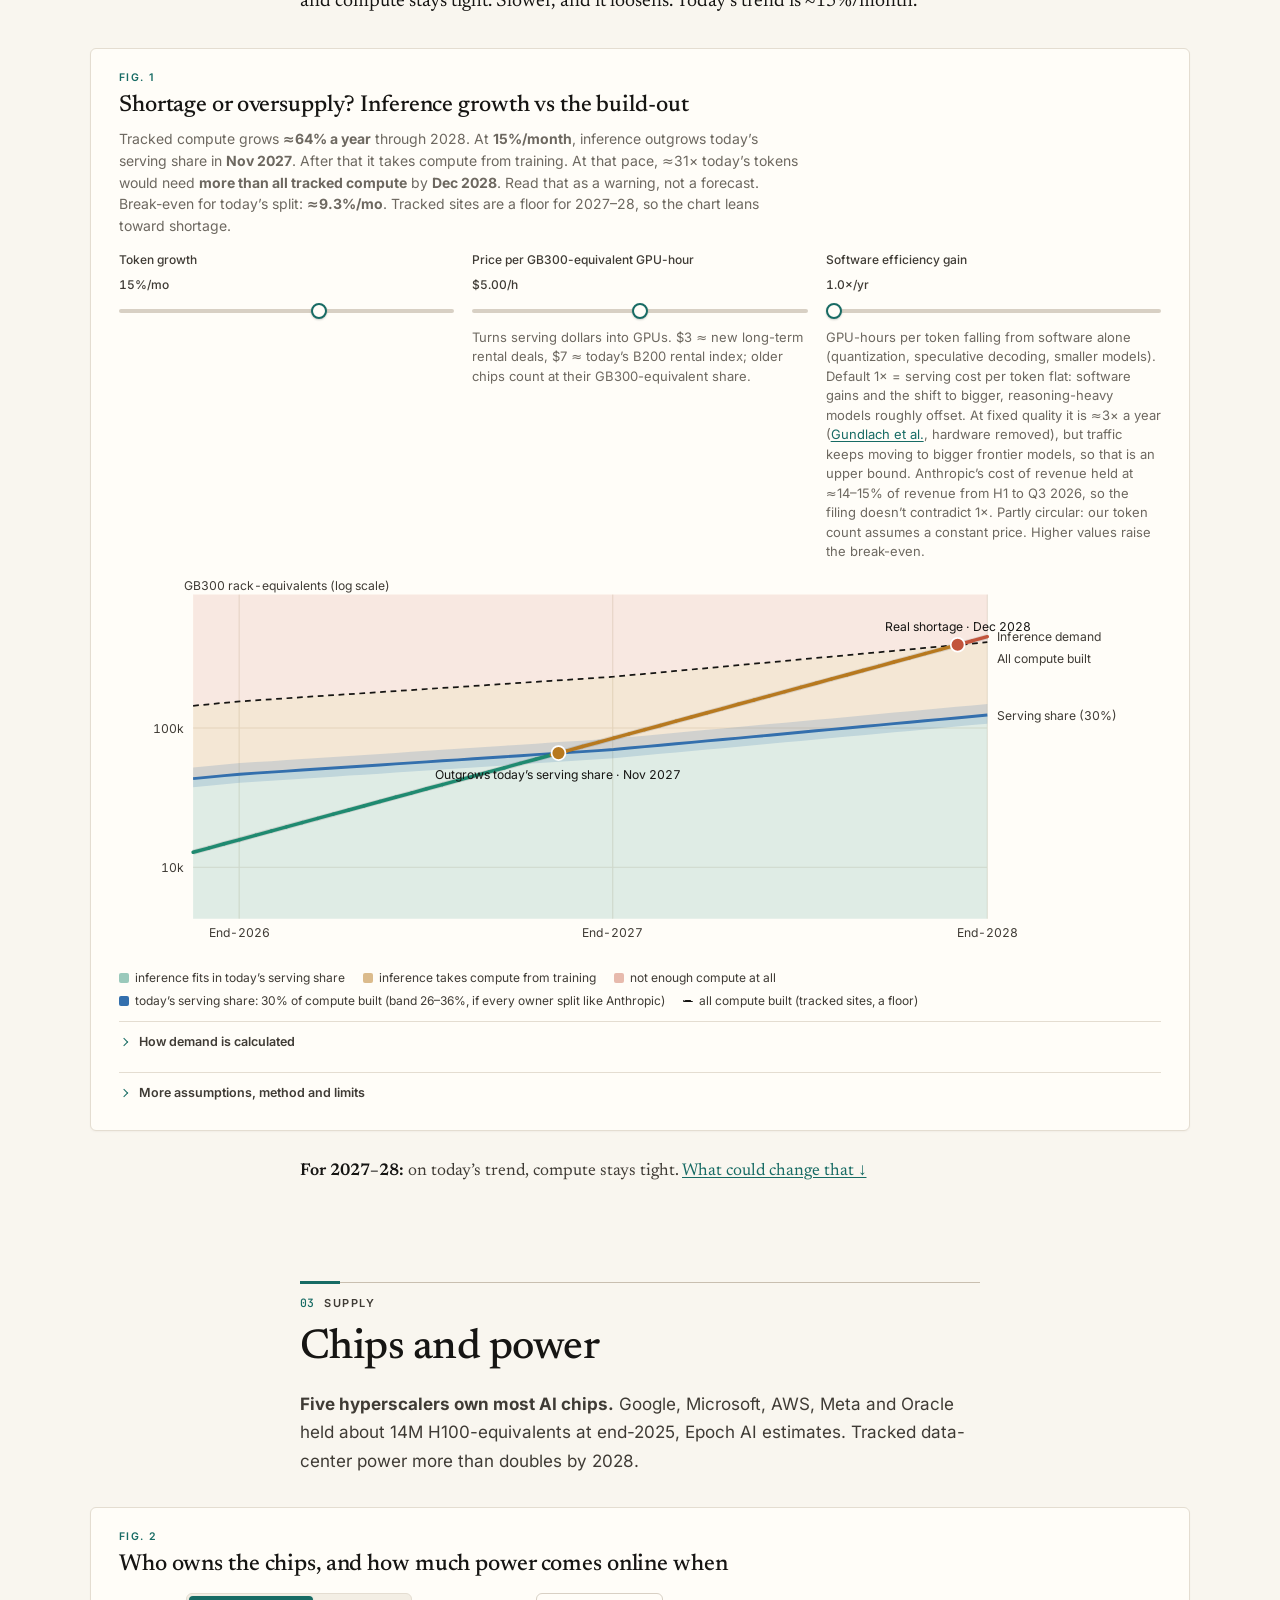
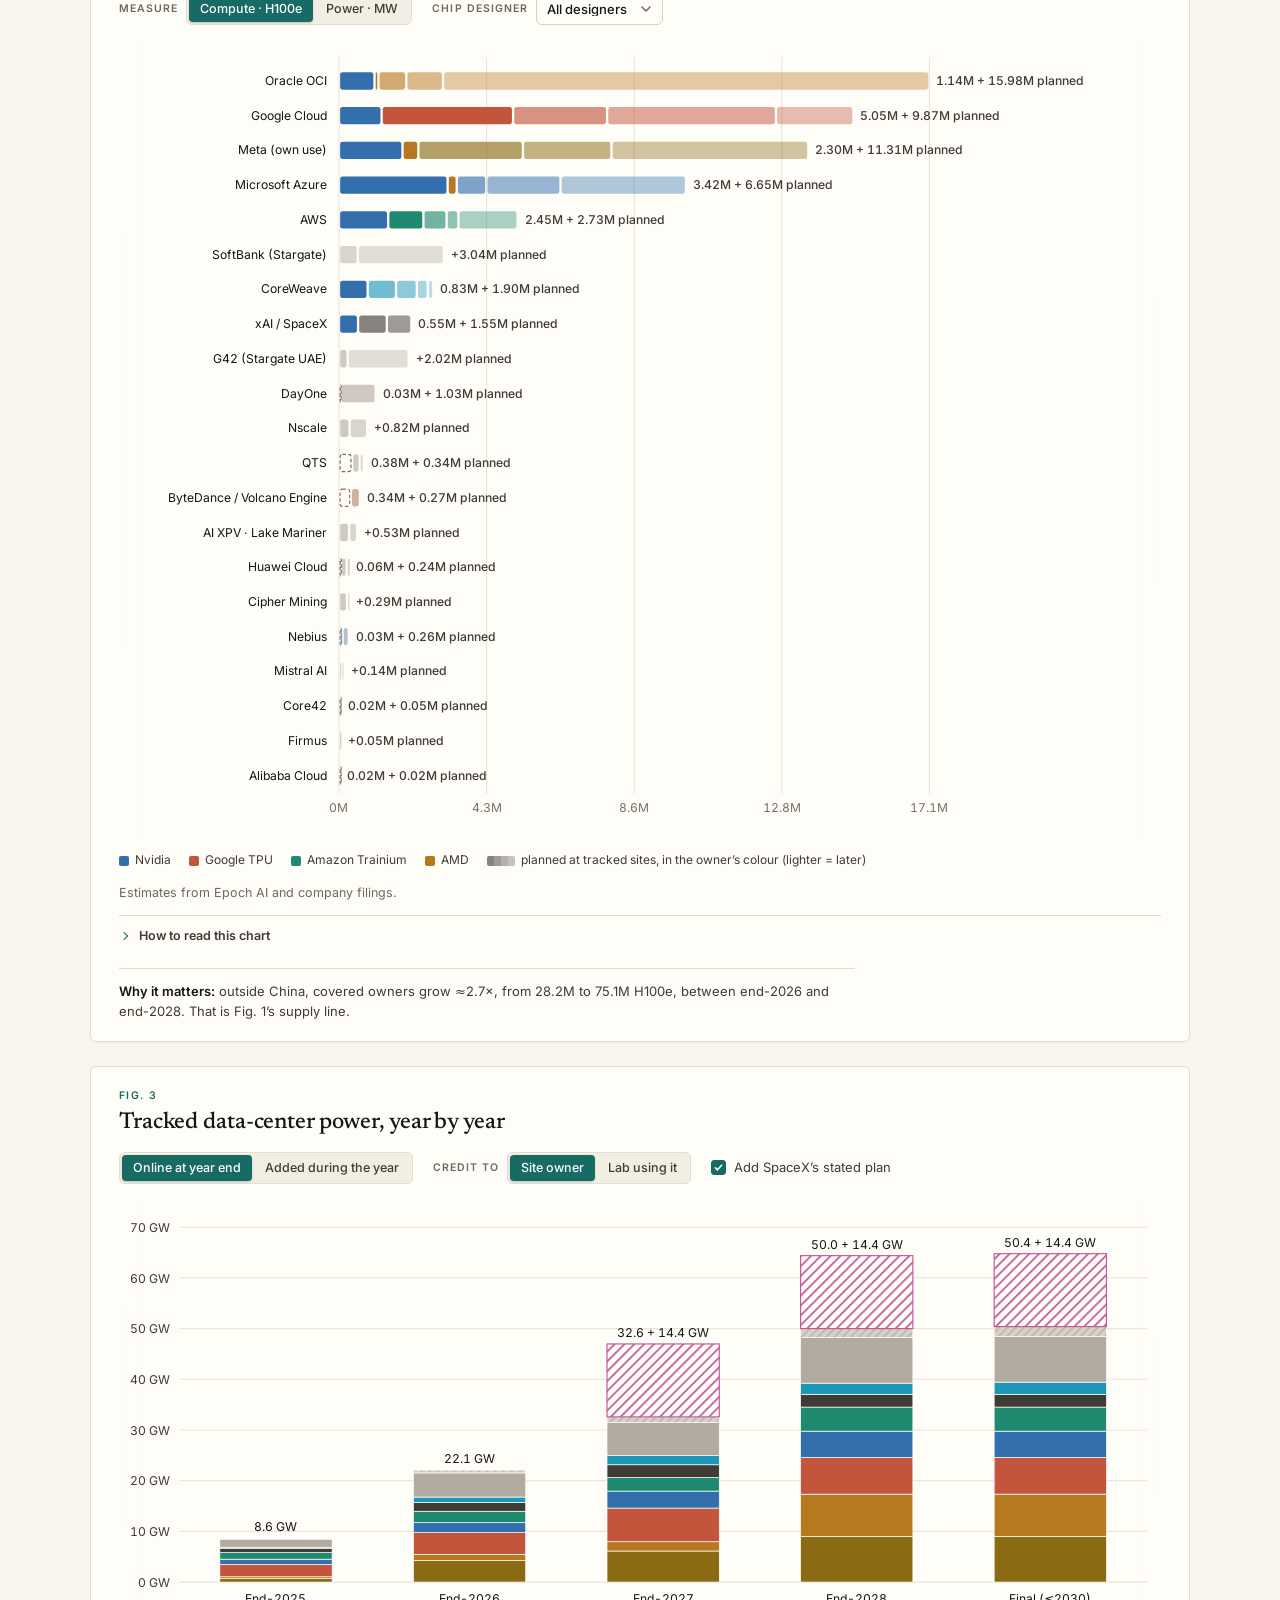
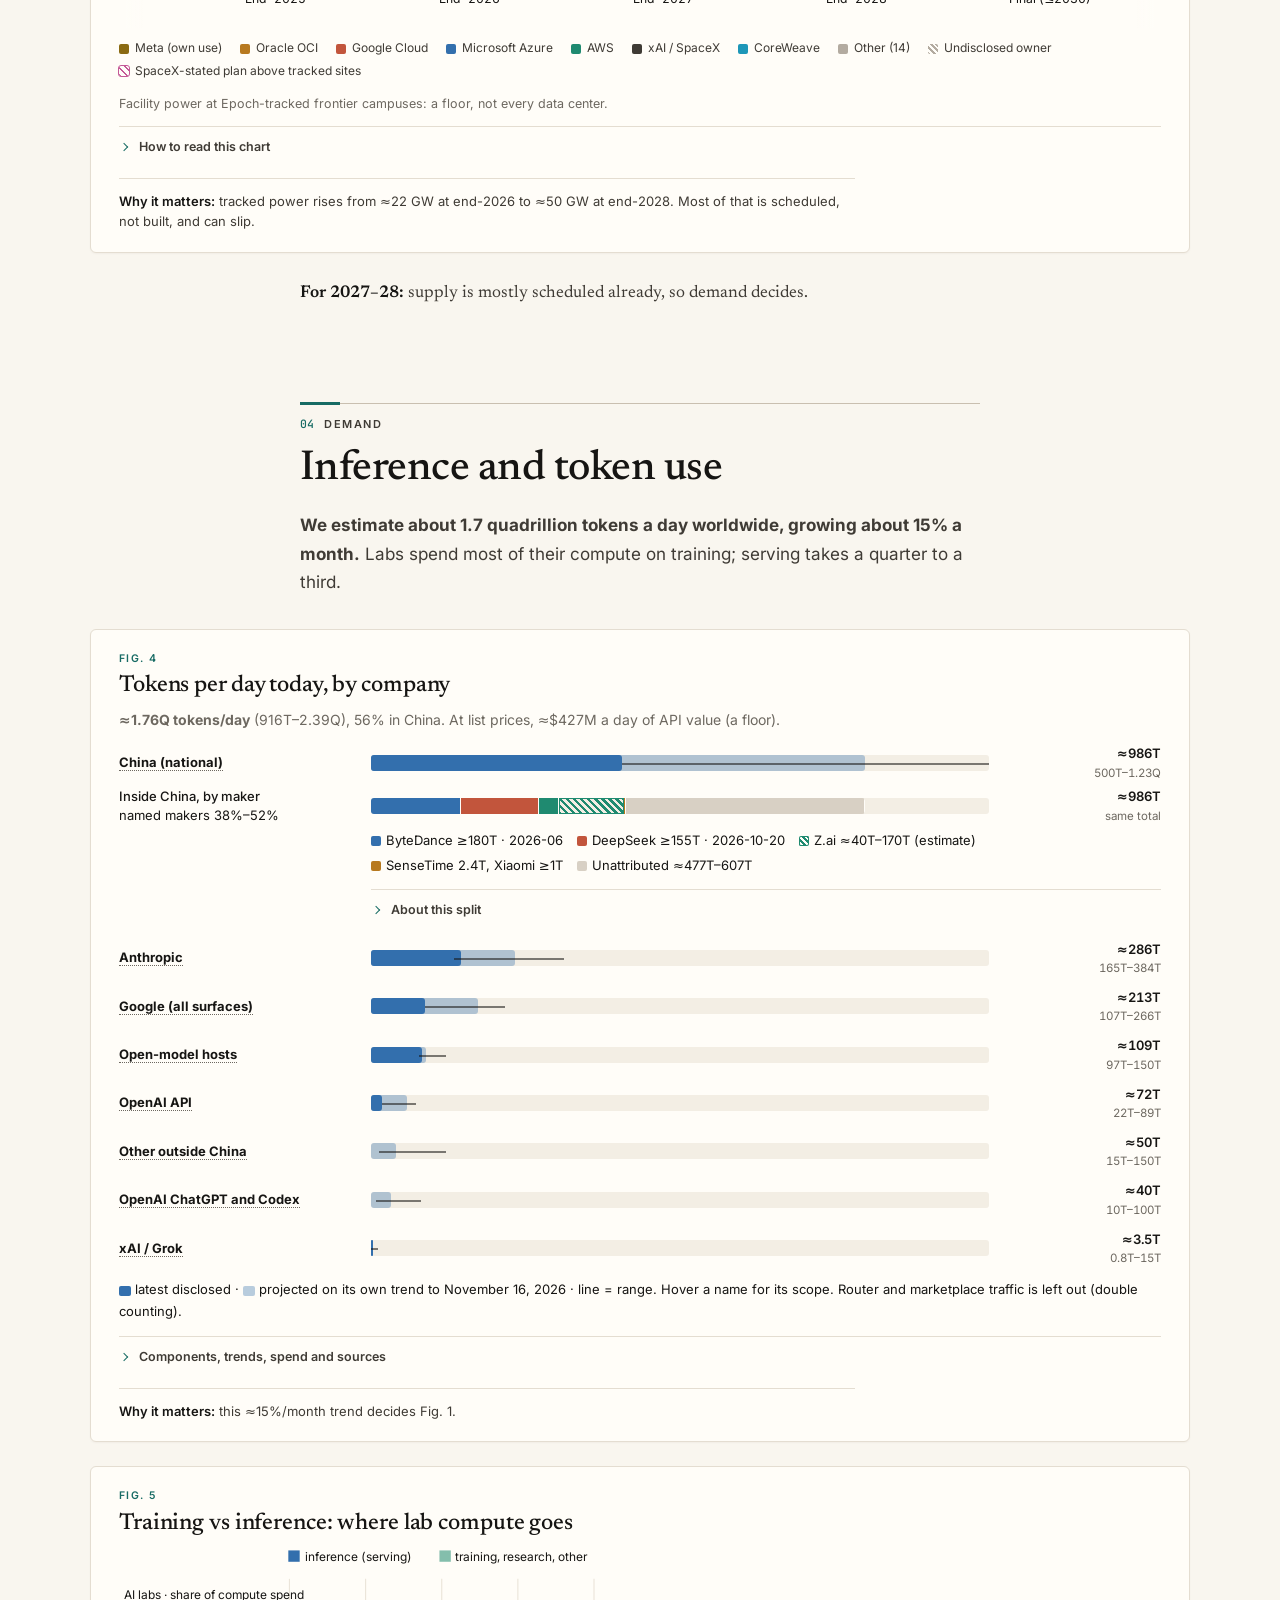
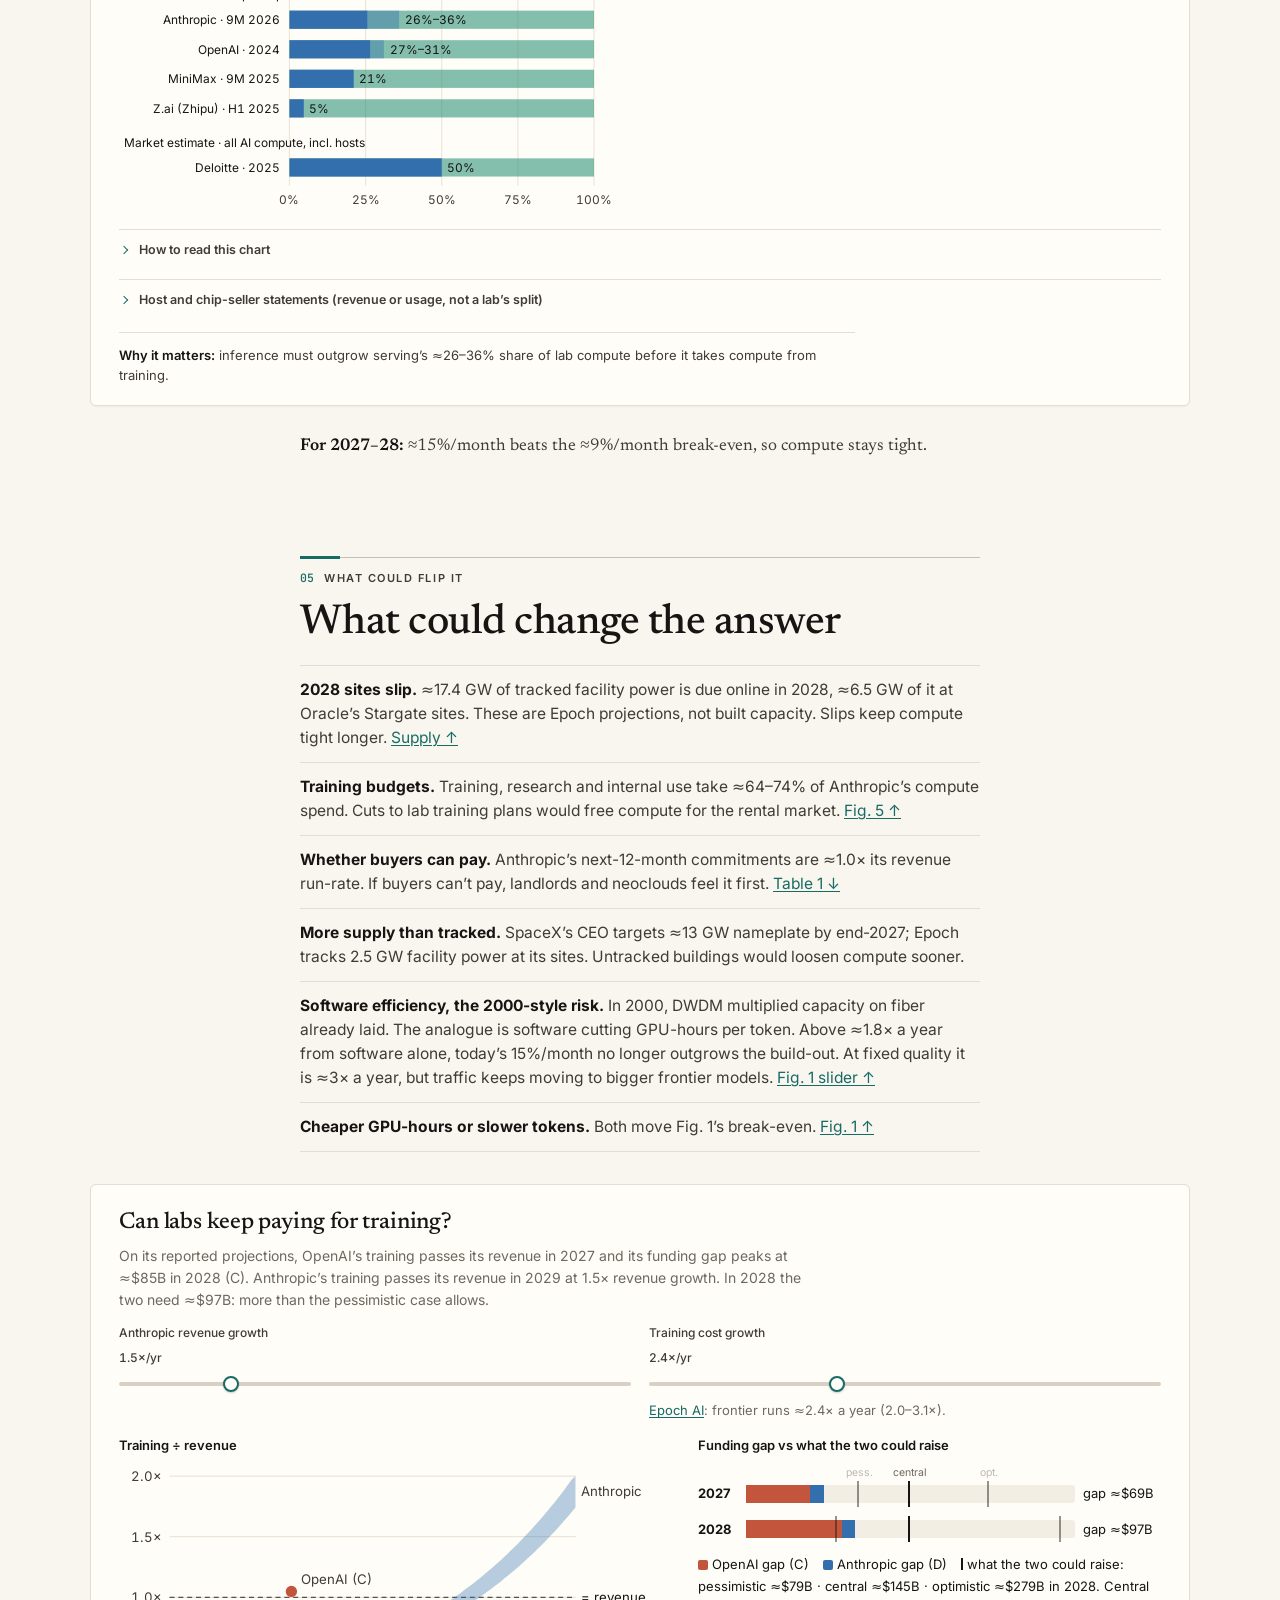
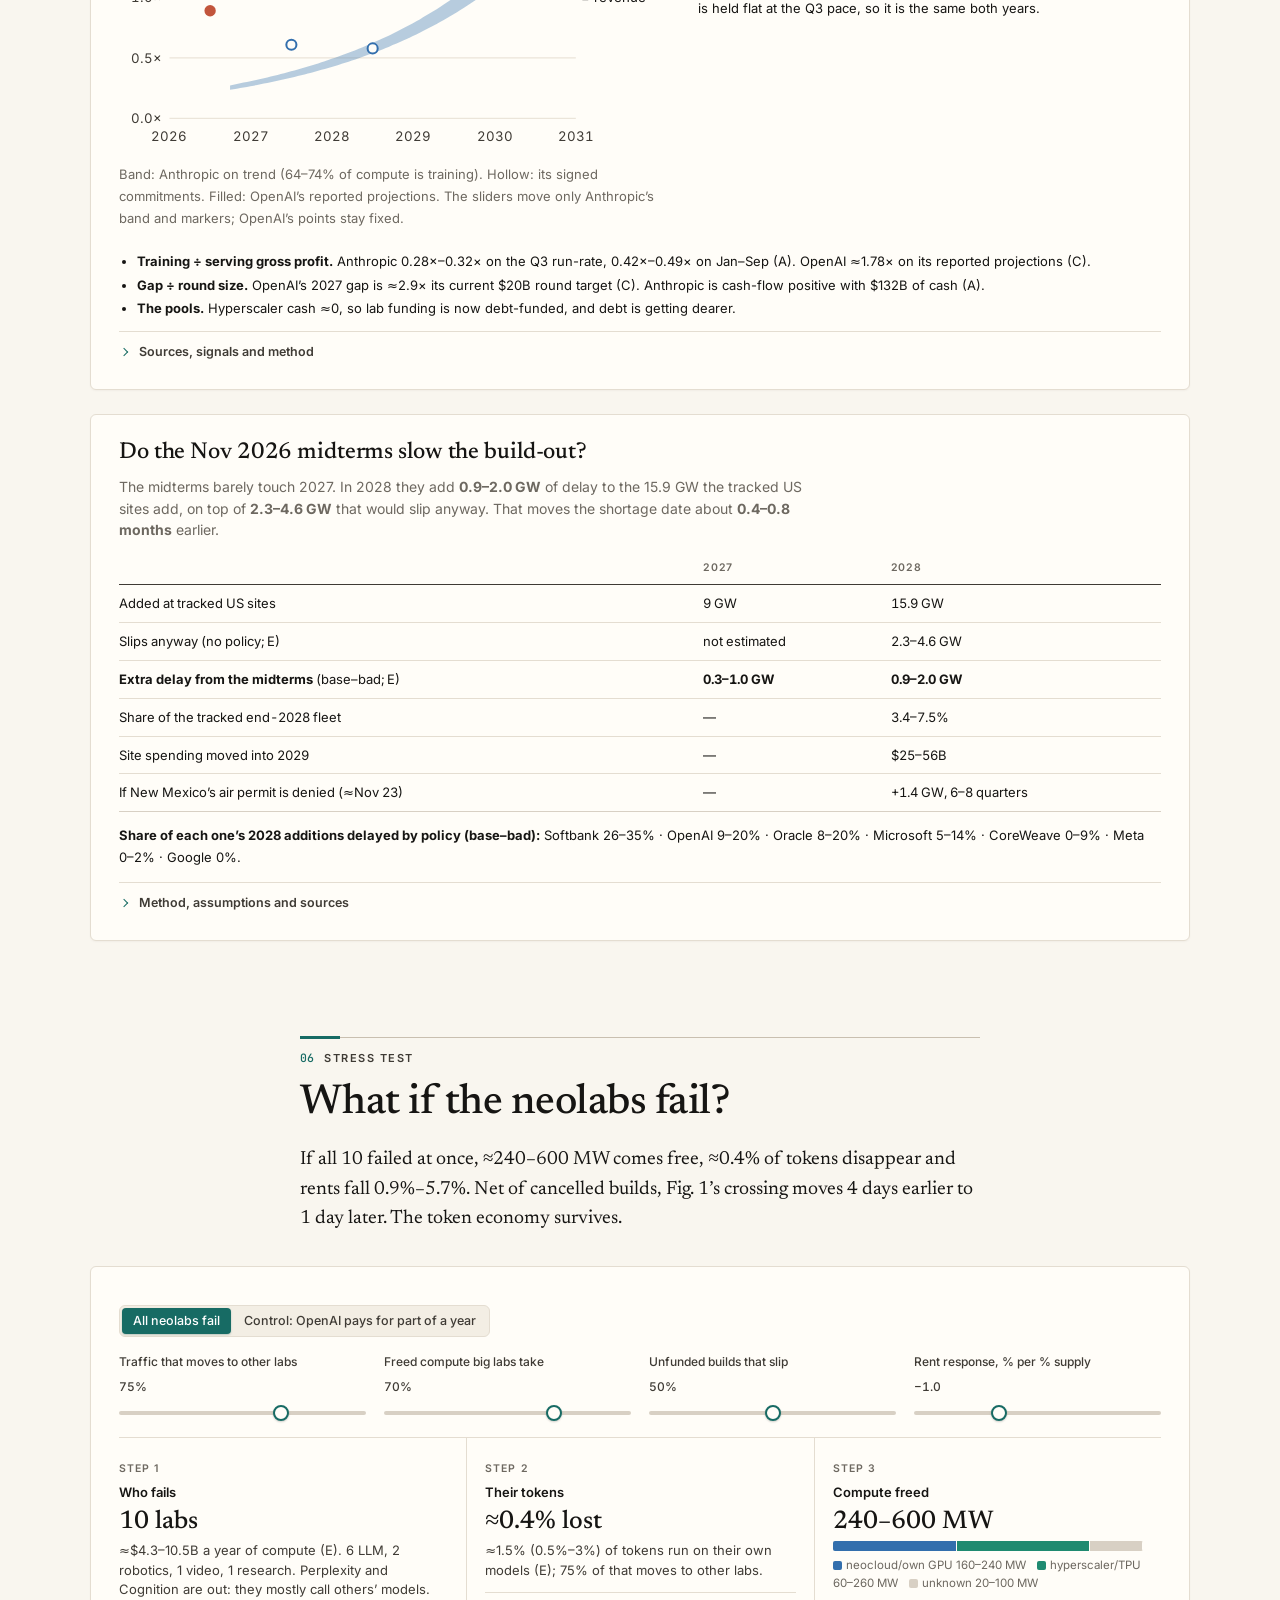
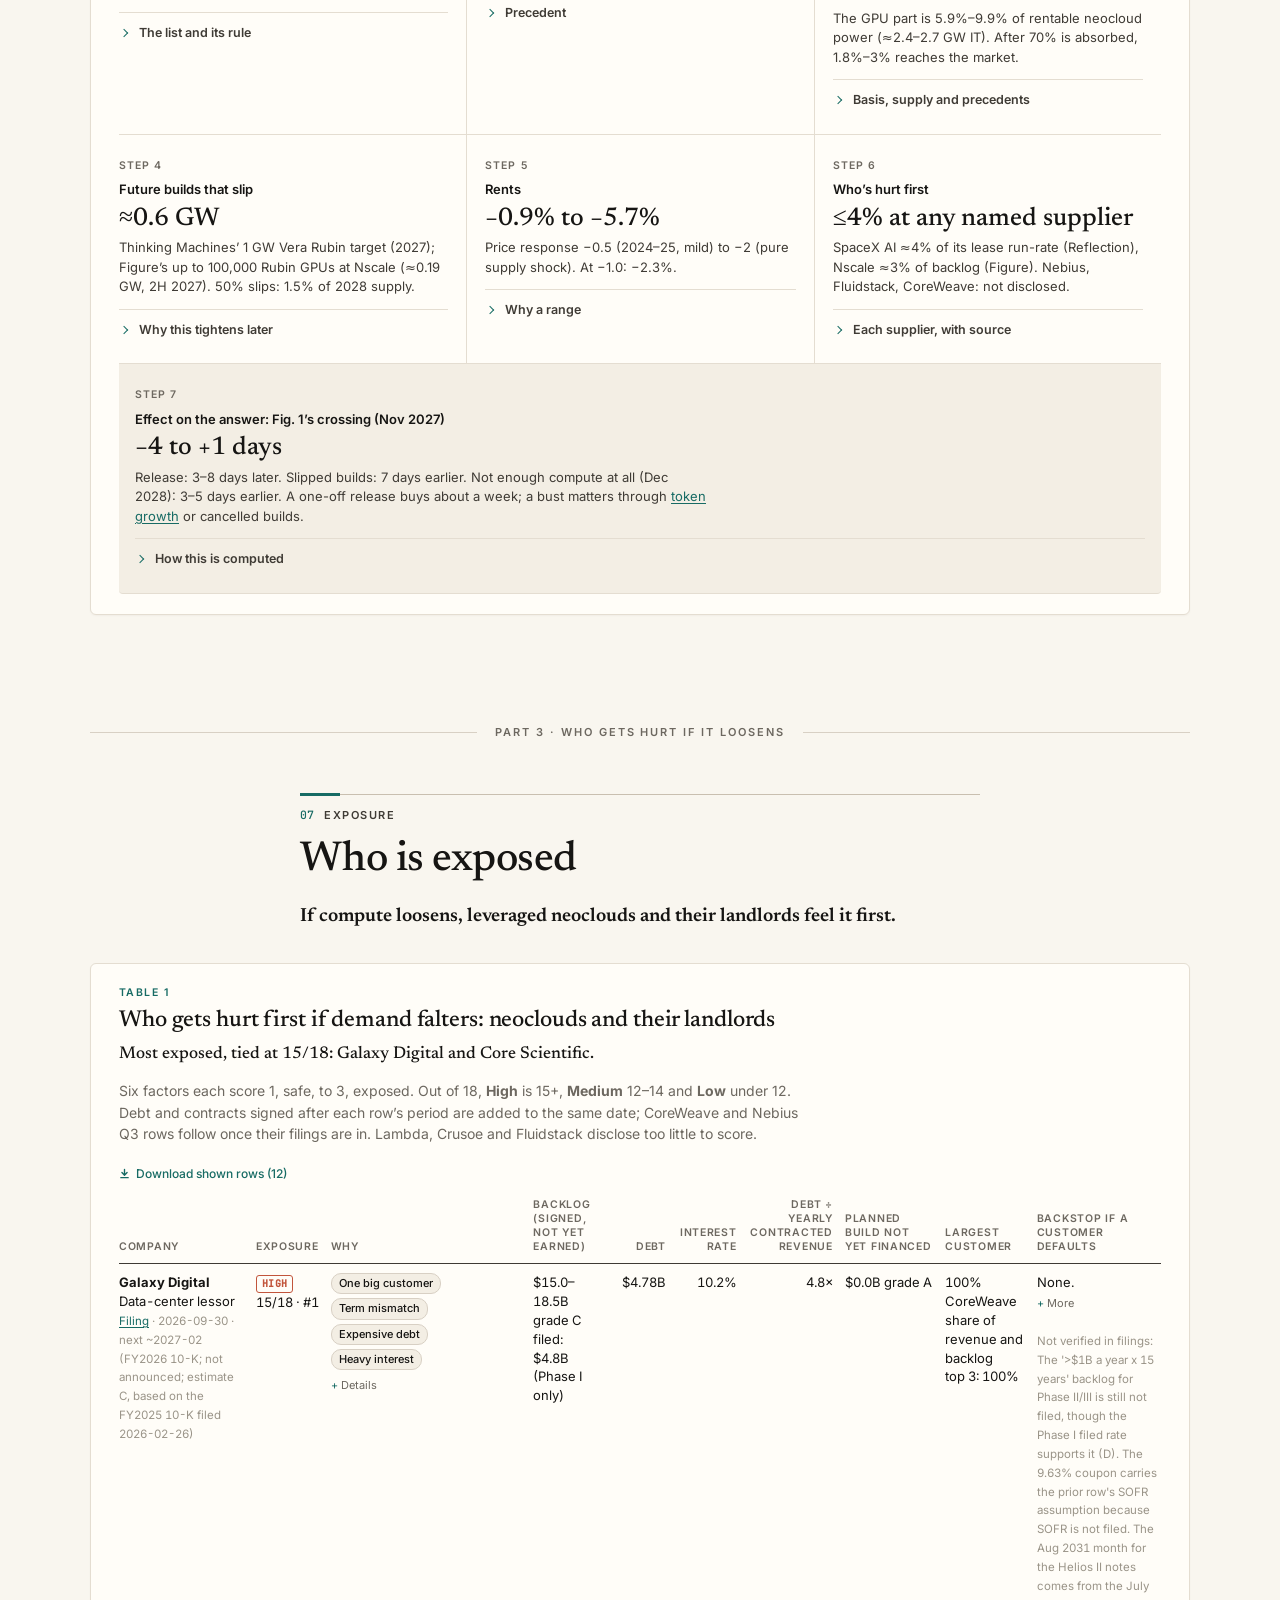
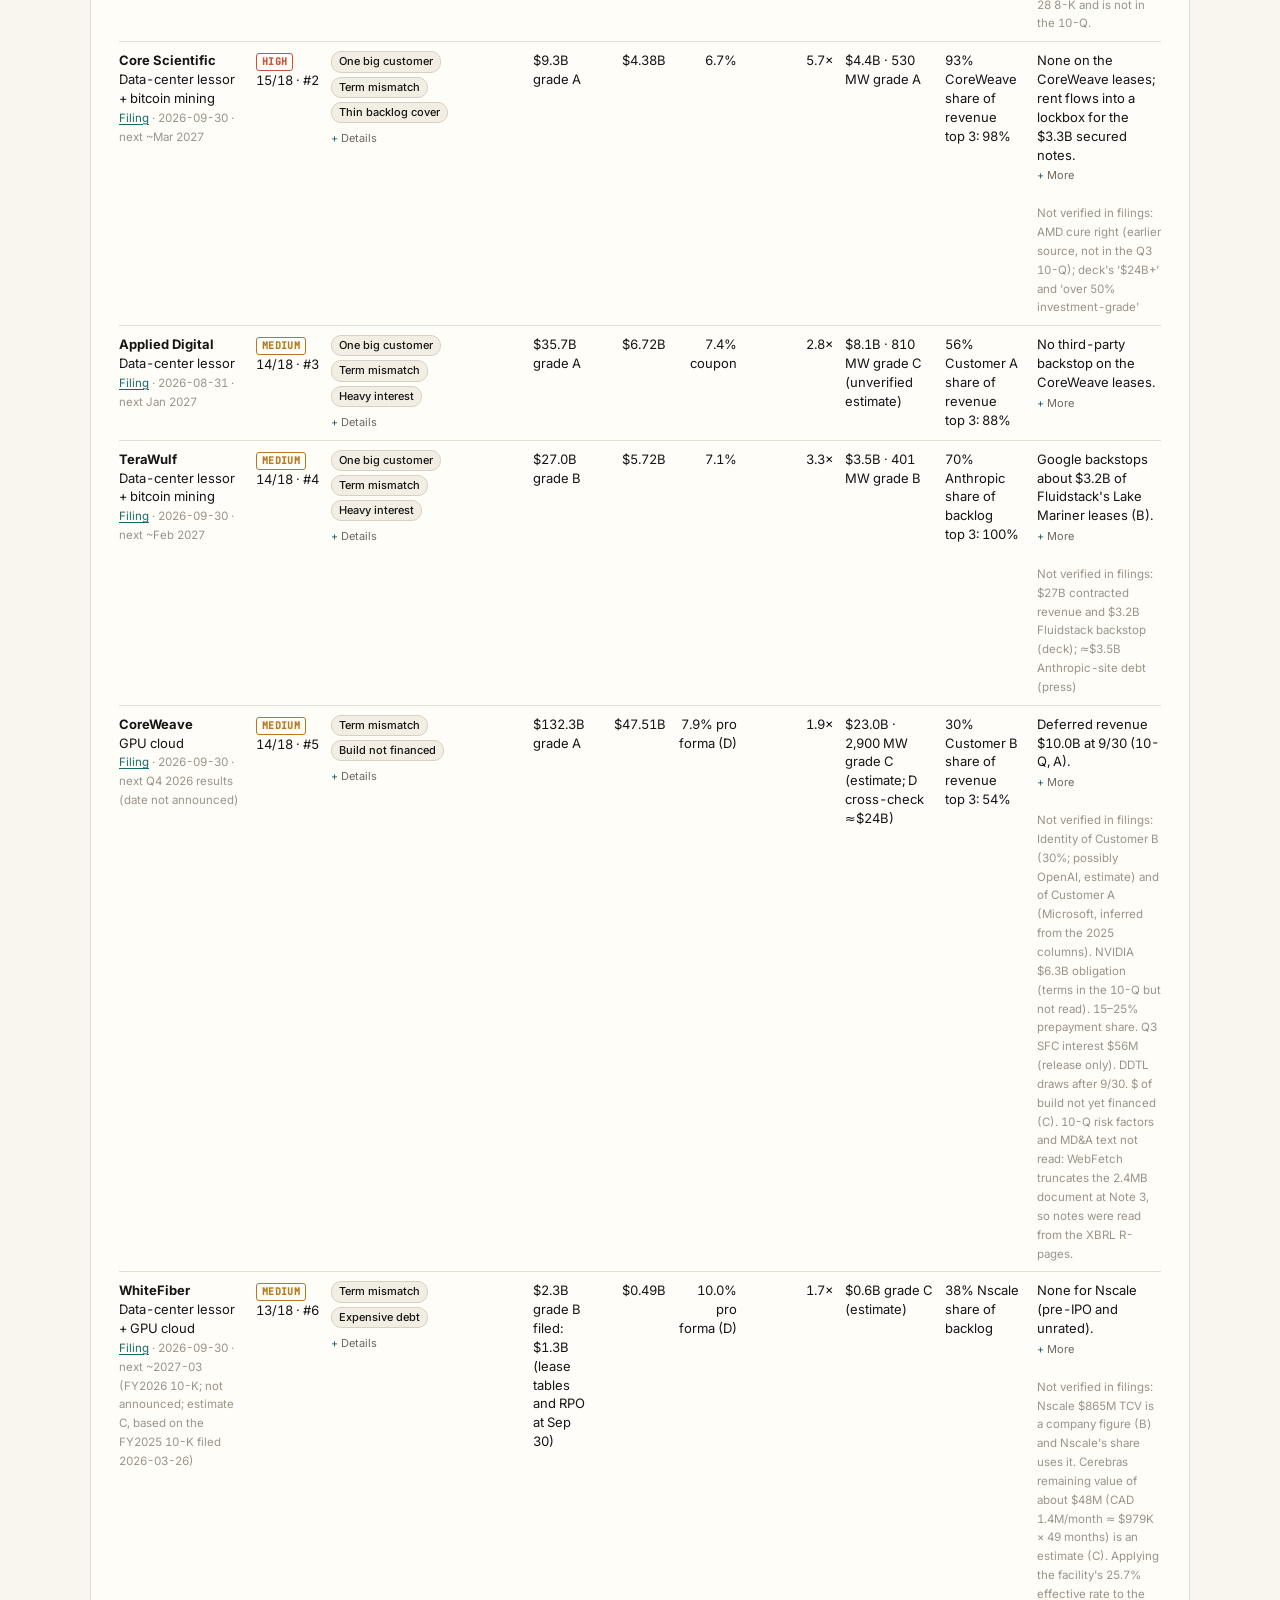
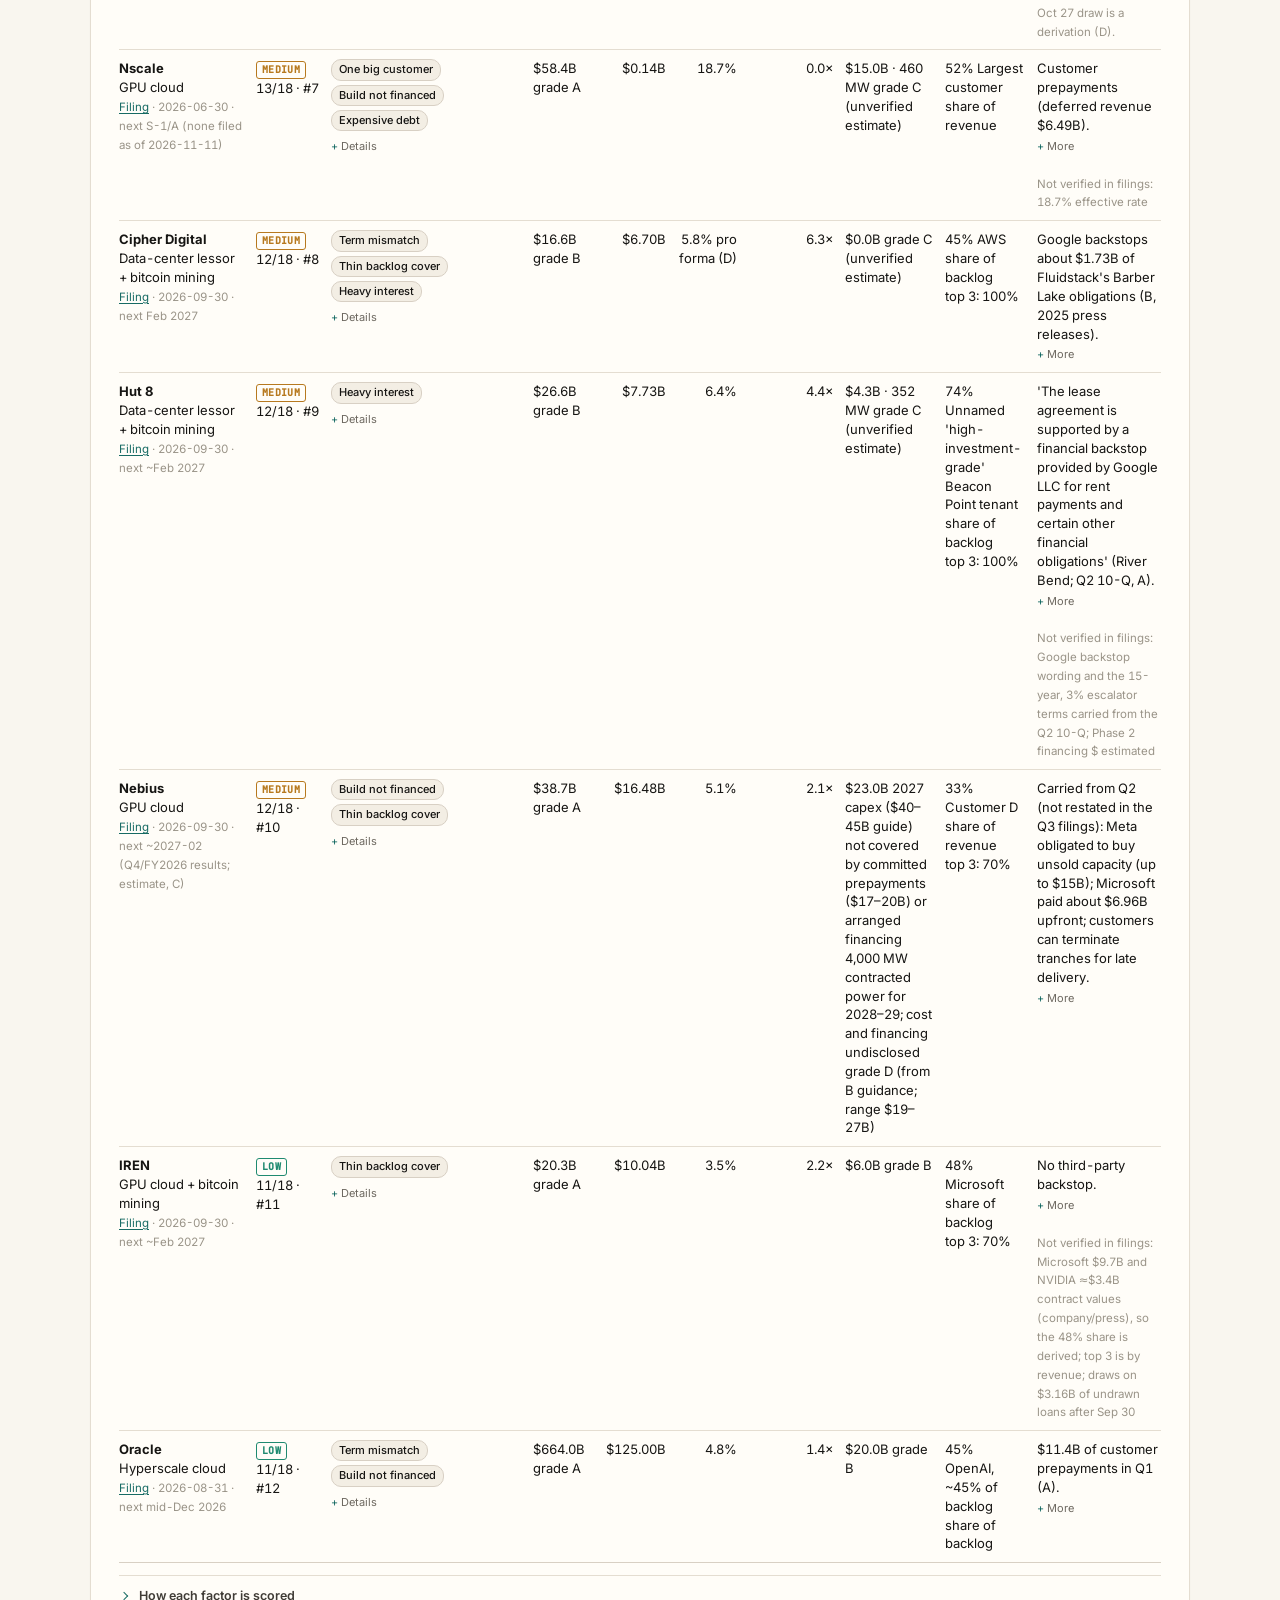
==== commit f1ca1d8d: "Exposure table: Q3 rows for CoreWeave (14) and Nebius (12) from Nov 12 filings; concentration defaul" ====
--- a/index.html
+++ b/index.html
@@ -2,7 +2,7 @@
 <html lang="en">
 <head>
 <meta charset="utf-8">
-<meta name="build" content="c6277d5dd414">
+<meta name="build" content="97b5a241907d">
 <script>(function(){var m=document.querySelector('meta[name=build]');if(!m||!m.content||location.protocol==='file:'||!window.fetch)return;fetch('version.json',{cache:'no-store'}).then(function(r){return r.ok?r.json():null}).then(function(v){var k='build-reload-'+(v&&v.build);if(v&&v.build&&v.build!==m.content&&!sessionStorage.getItem(k)){sessionStorage.setItem(k,'1');location.reload();}}).catch(function(){});})();</script>
 <meta name="viewport" content="width=device-width, initial-scale=1">
 <title>Will AI compute stay tight?</title>
@@ -429,8 +429,8 @@
 <button id="backTop" class="back-top" aria-label="Back to top" hidden>↑ Top</button>
 <button id="theme" hidden></button>
 <script src="data/nc.js?v=b27ad7bb6ddf"></script>
-<script src="data/live.js?v=1f8fbb838987"></script>
-<script src="data/research.js?v=8b9c9207687d"></script>
+<script src="data/live.js?v=82427fa52698"></script>
+<script src="data/research.js?v=cdaff8a1de57"></script>
 <script src="data/us_states.js?v=8dcf93263303"></script>
 <script src="js/common.js?v=c11cc3cabcf5"></script>
 <script src="js/conflicts.js?v=6ea6ec87c88c"></script>
@@ -446,7 +446,7 @@
 <script src="js/tokens.js?v=aa5ded4797a0"></script>
 <script src="js/capacity_math.js?v=626c07e1375f"></script>
 <script src="js/demand.js?v=e09a64c64e9d"></script>
-<script src="js/watch.js?v=9536277af826"></script>
+<script src="js/watch.js?v=8772b63058ec"></script>
 <script src="js/neolab.js?v=9700041b5775"></script>
 <script src="js/funding.js?v=cb12dbfbf0e5"></script>
 <script src="js/market.js?v=40820286cc86"></script>
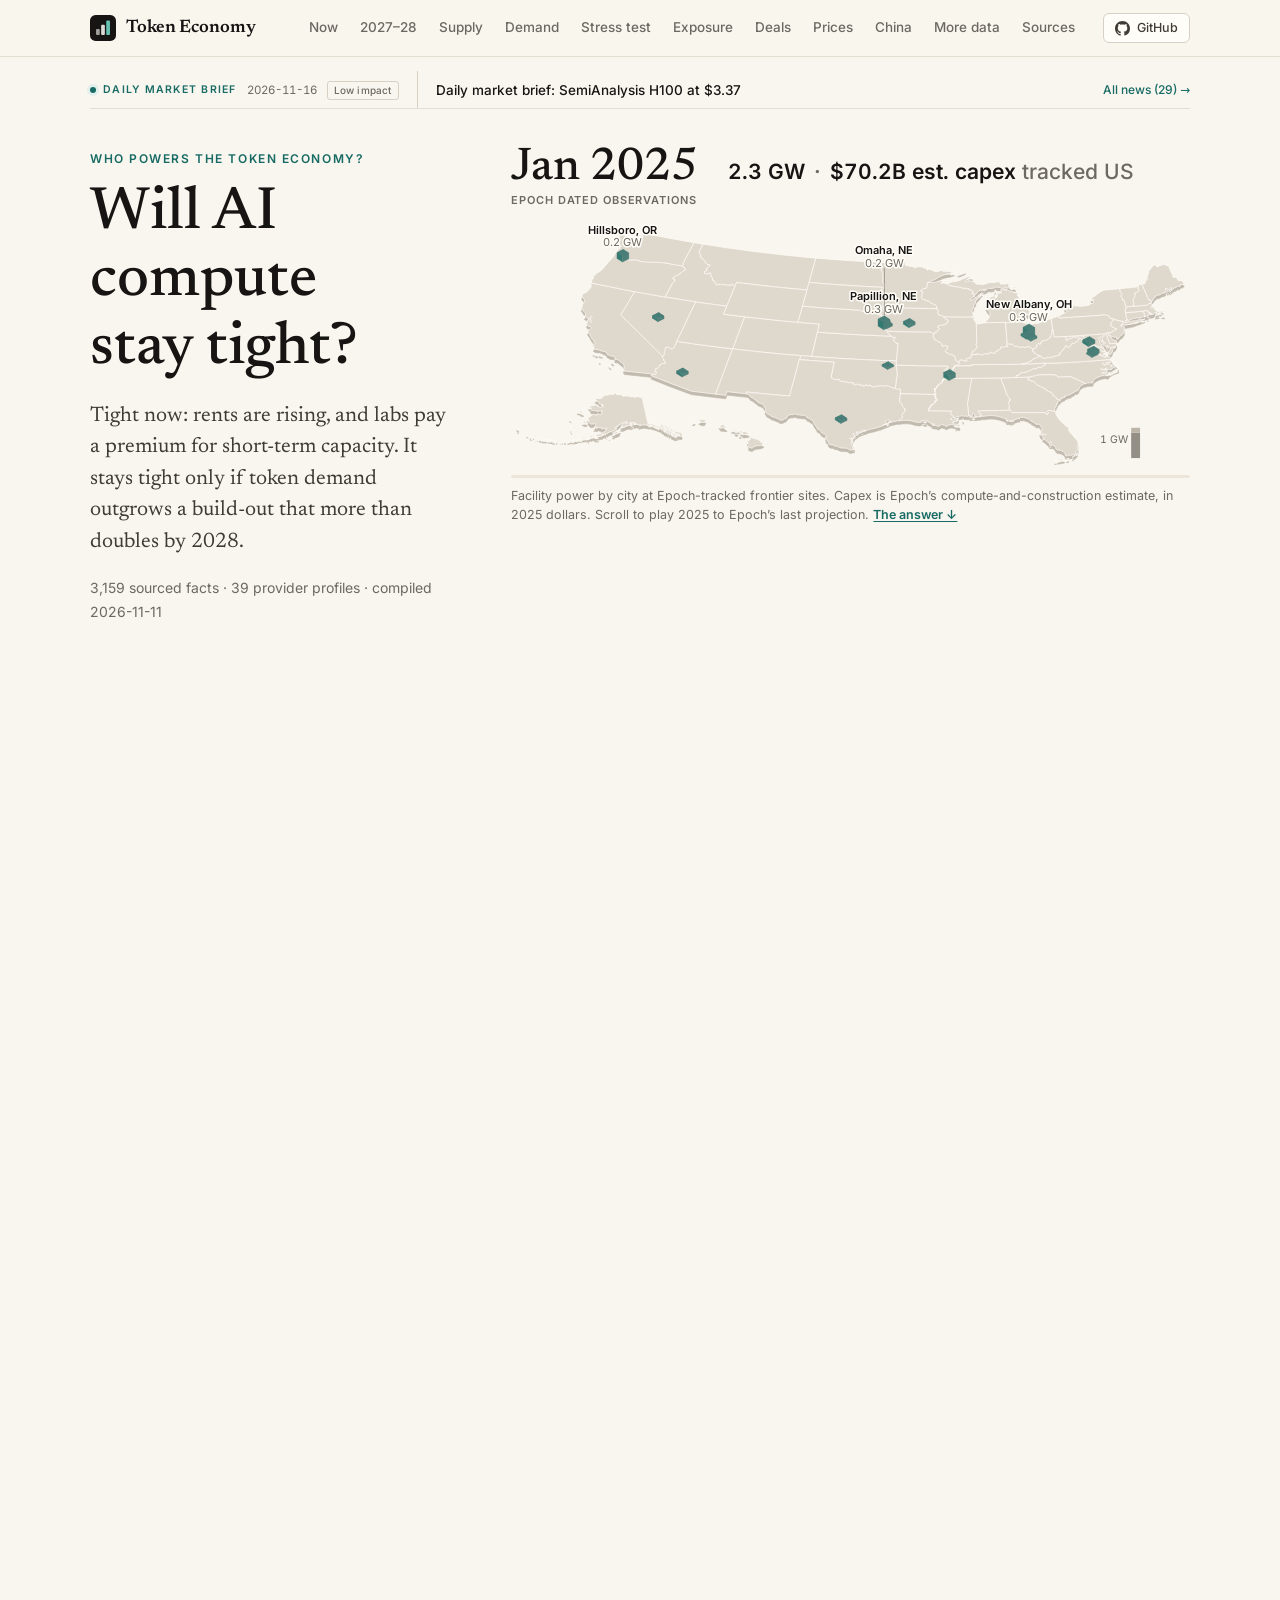
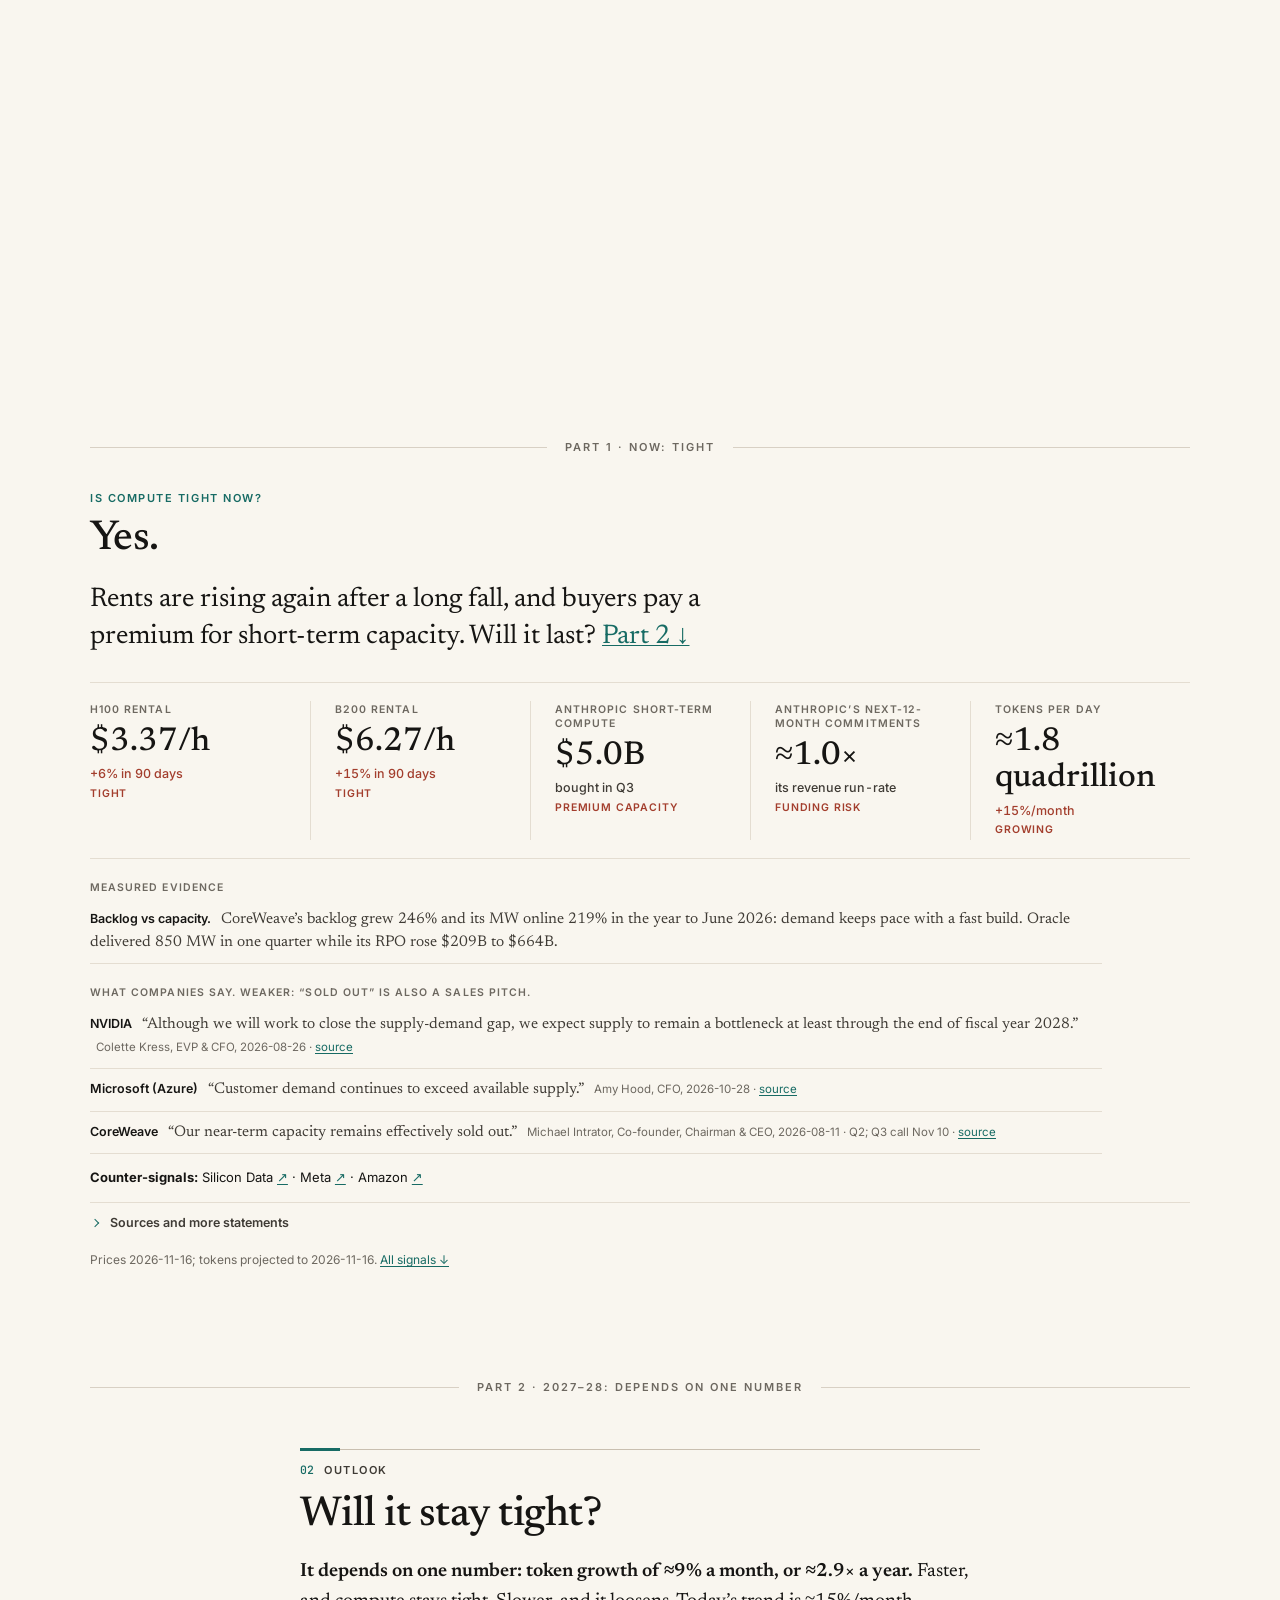
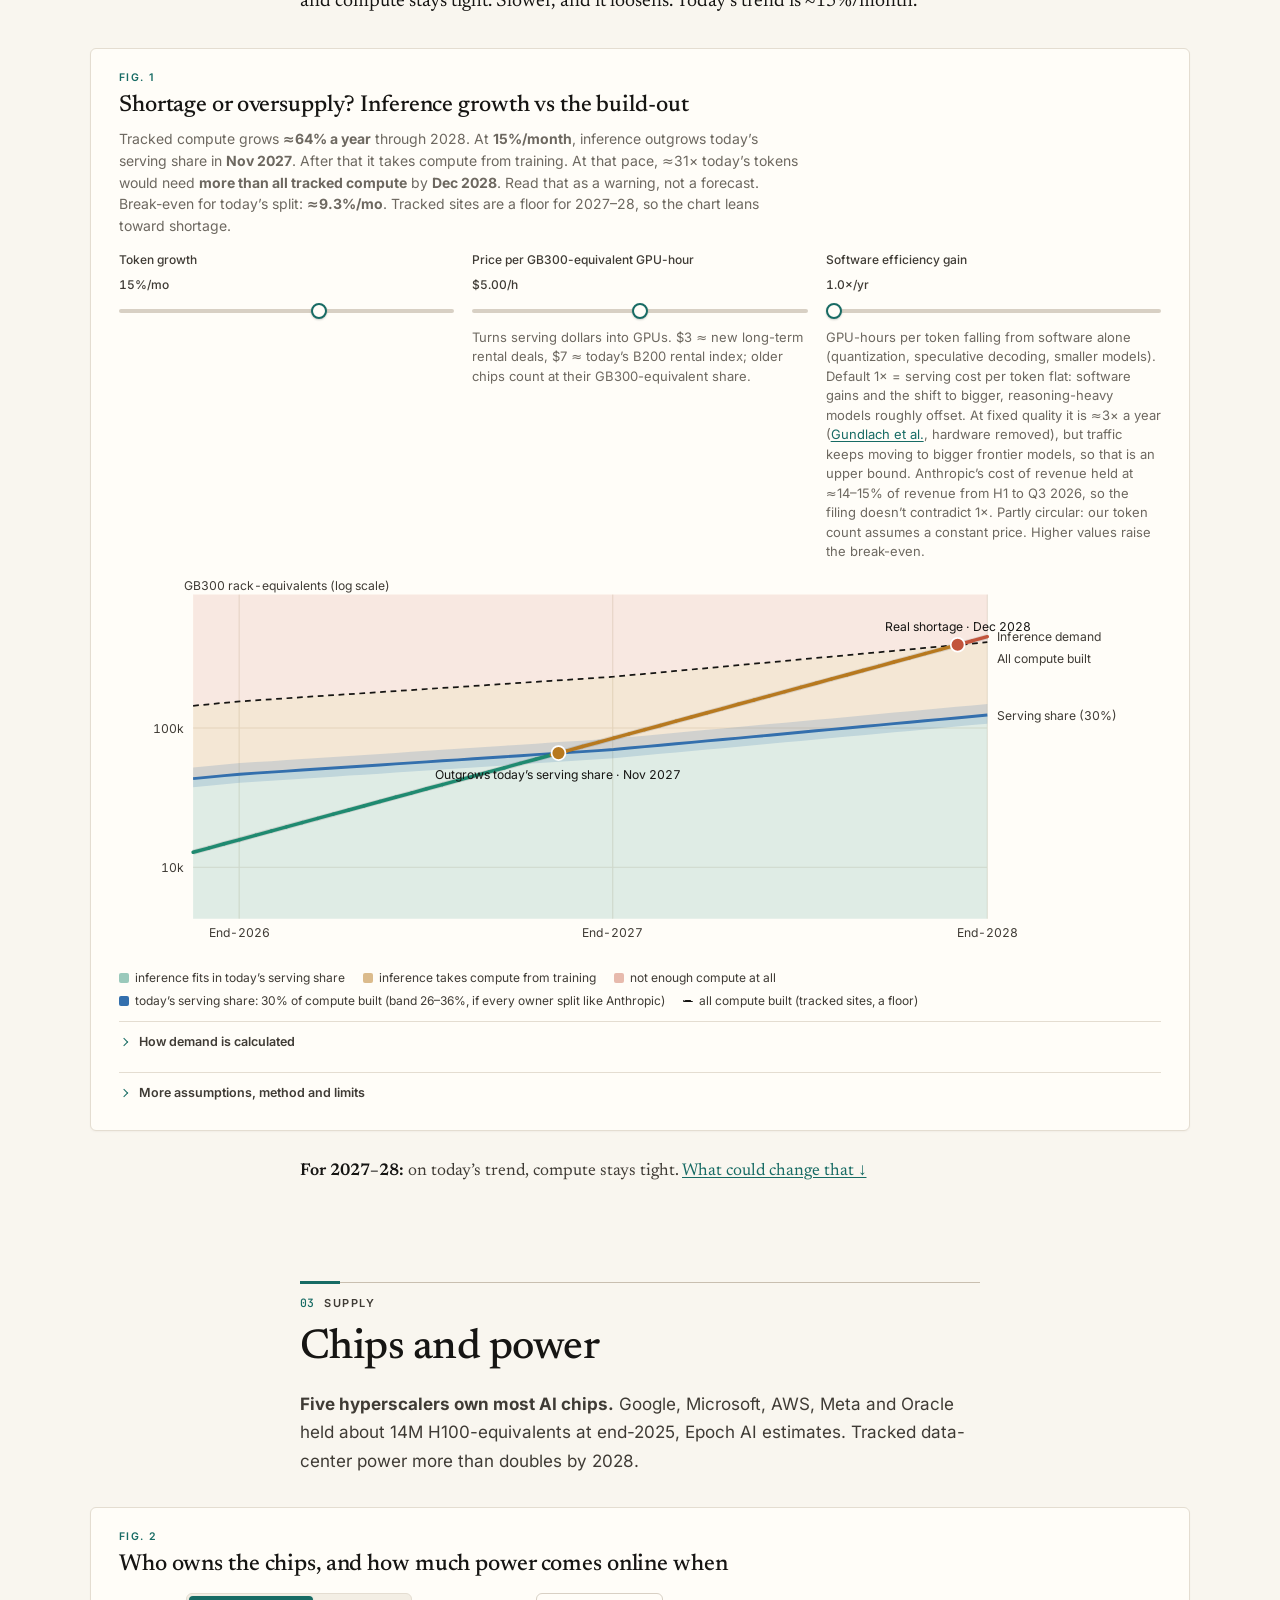
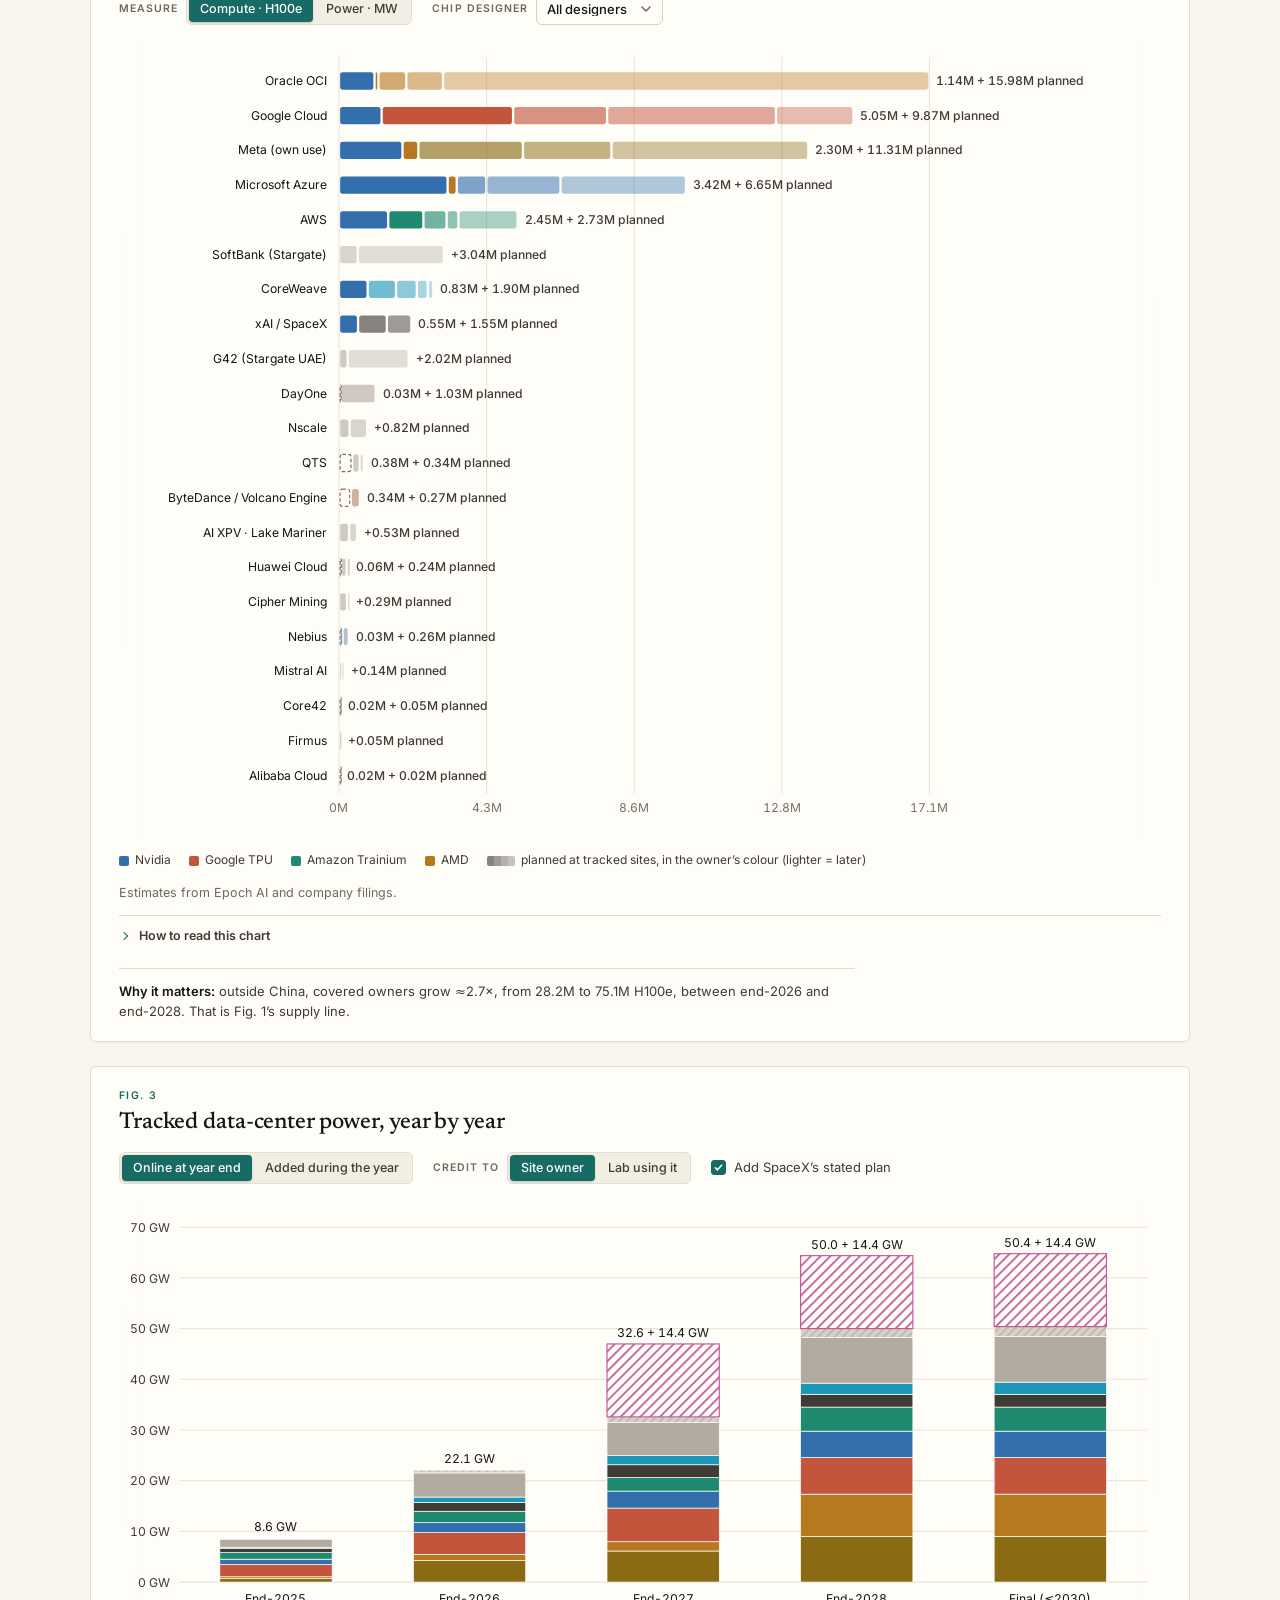
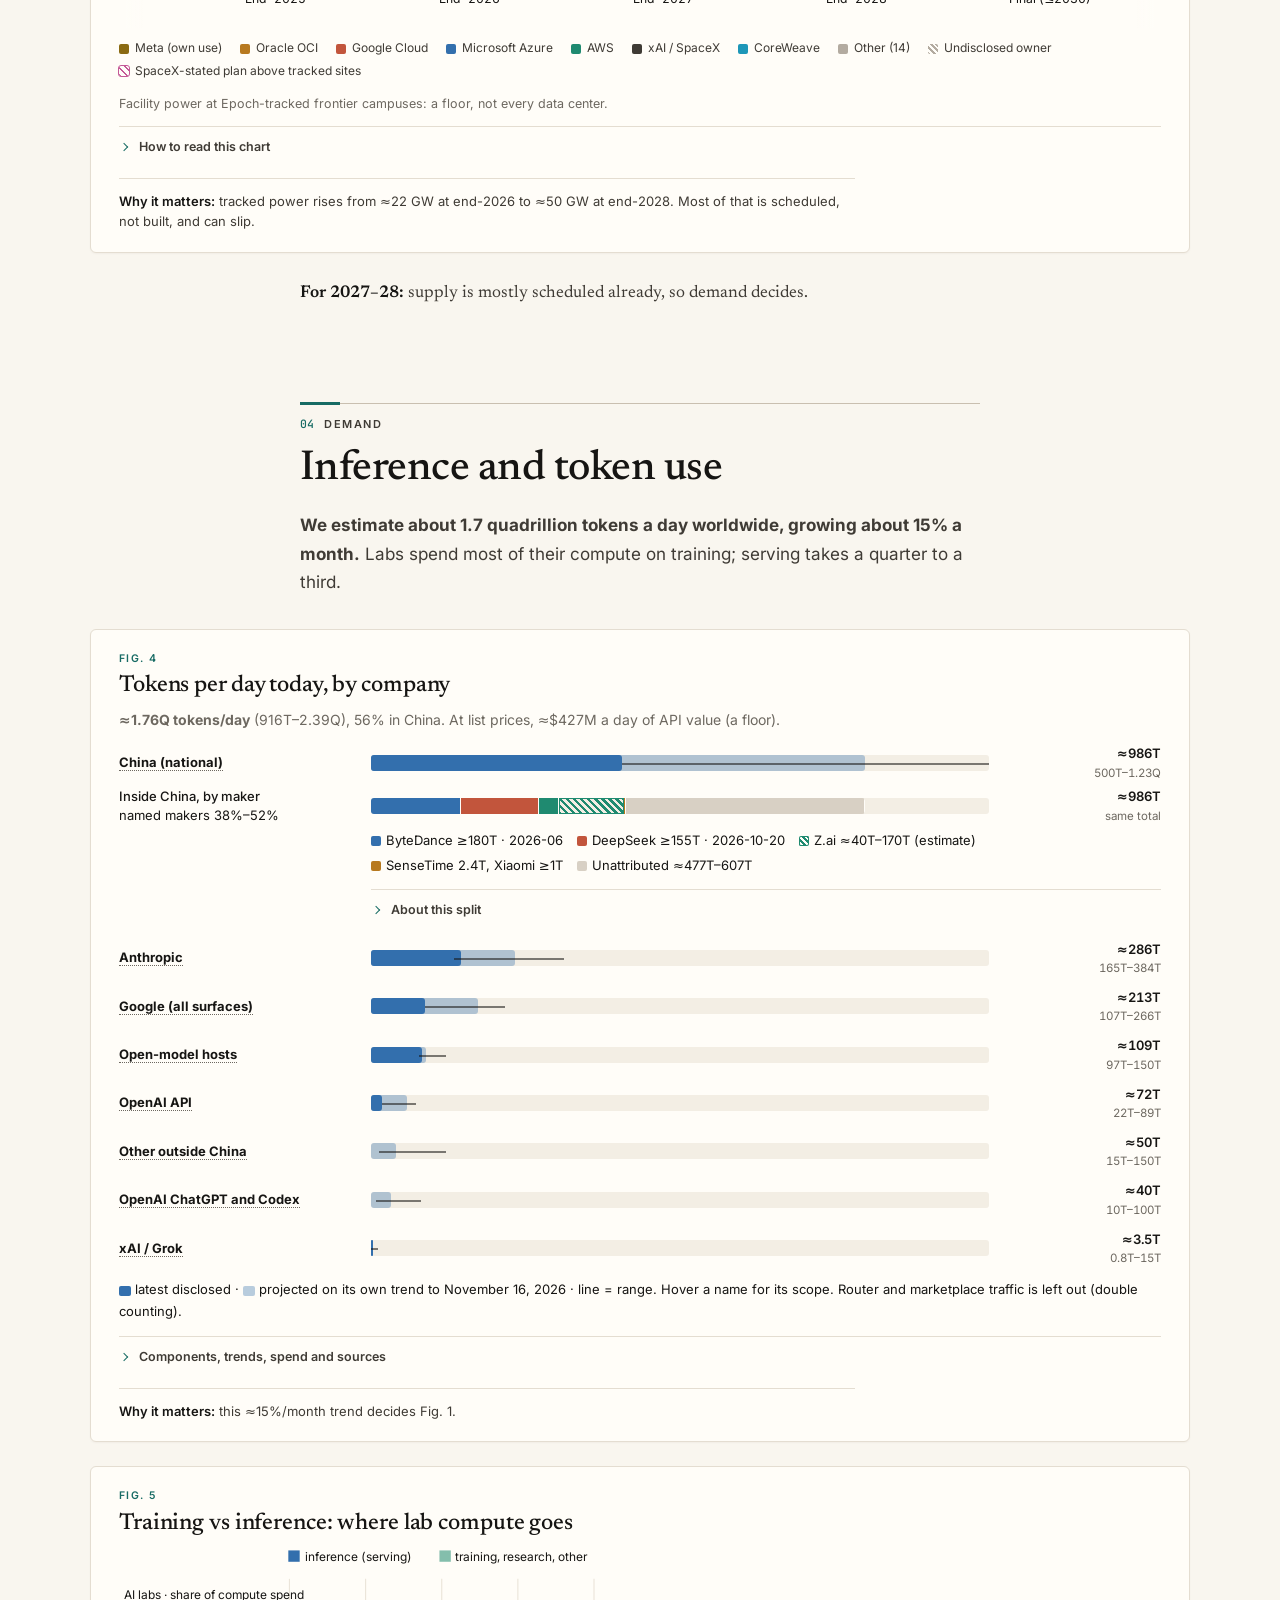
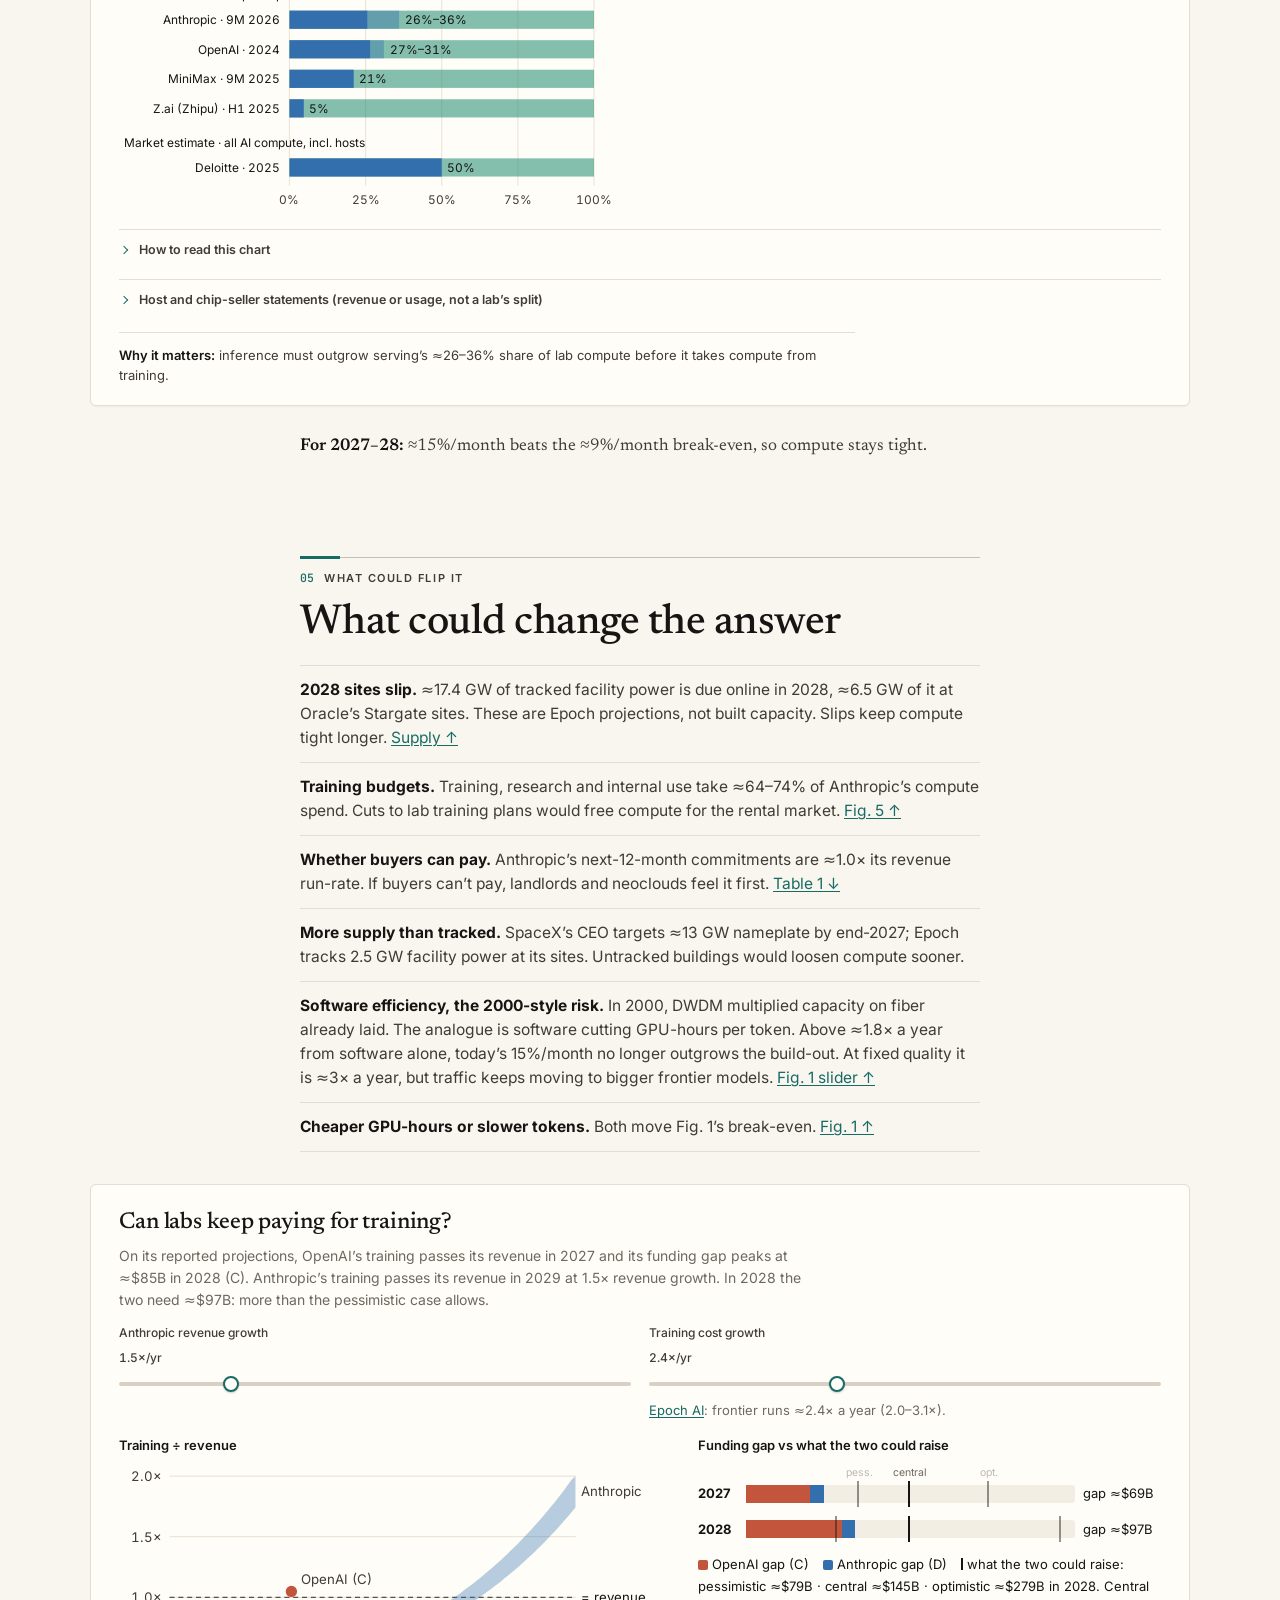
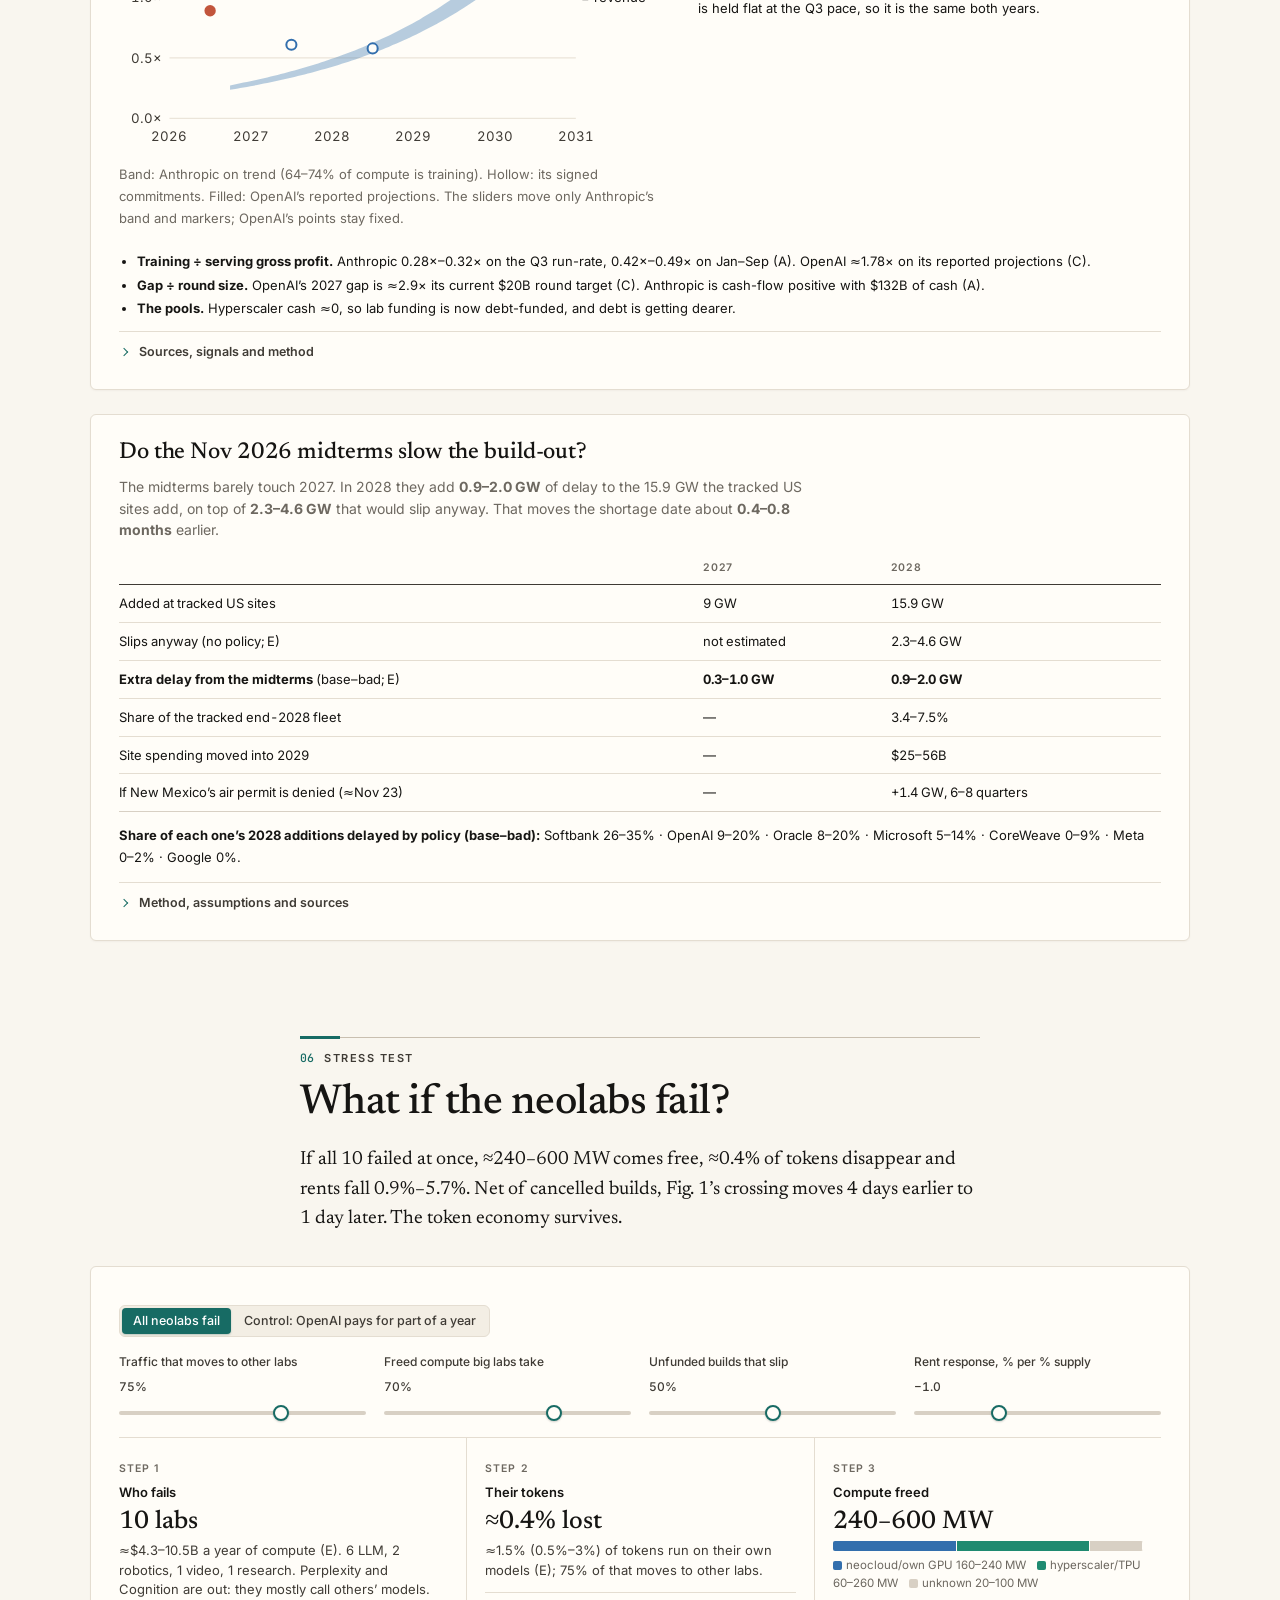
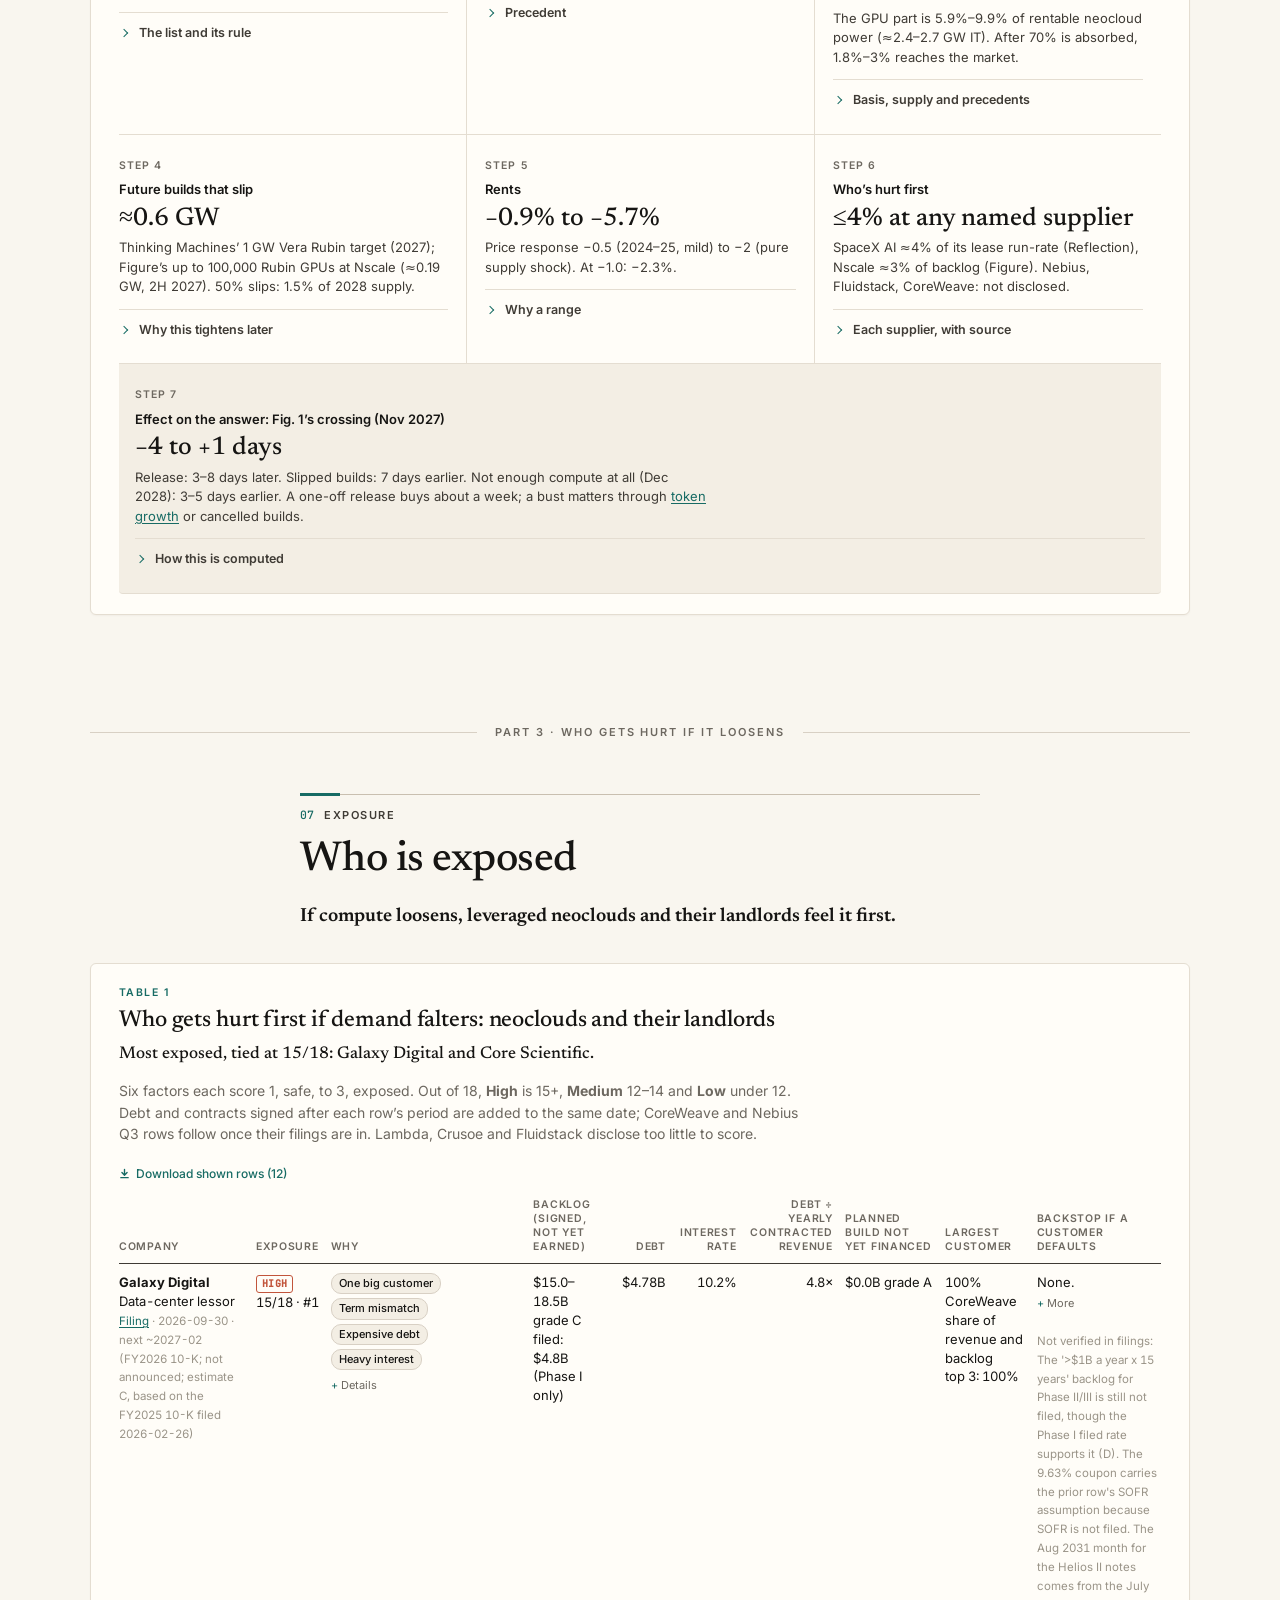
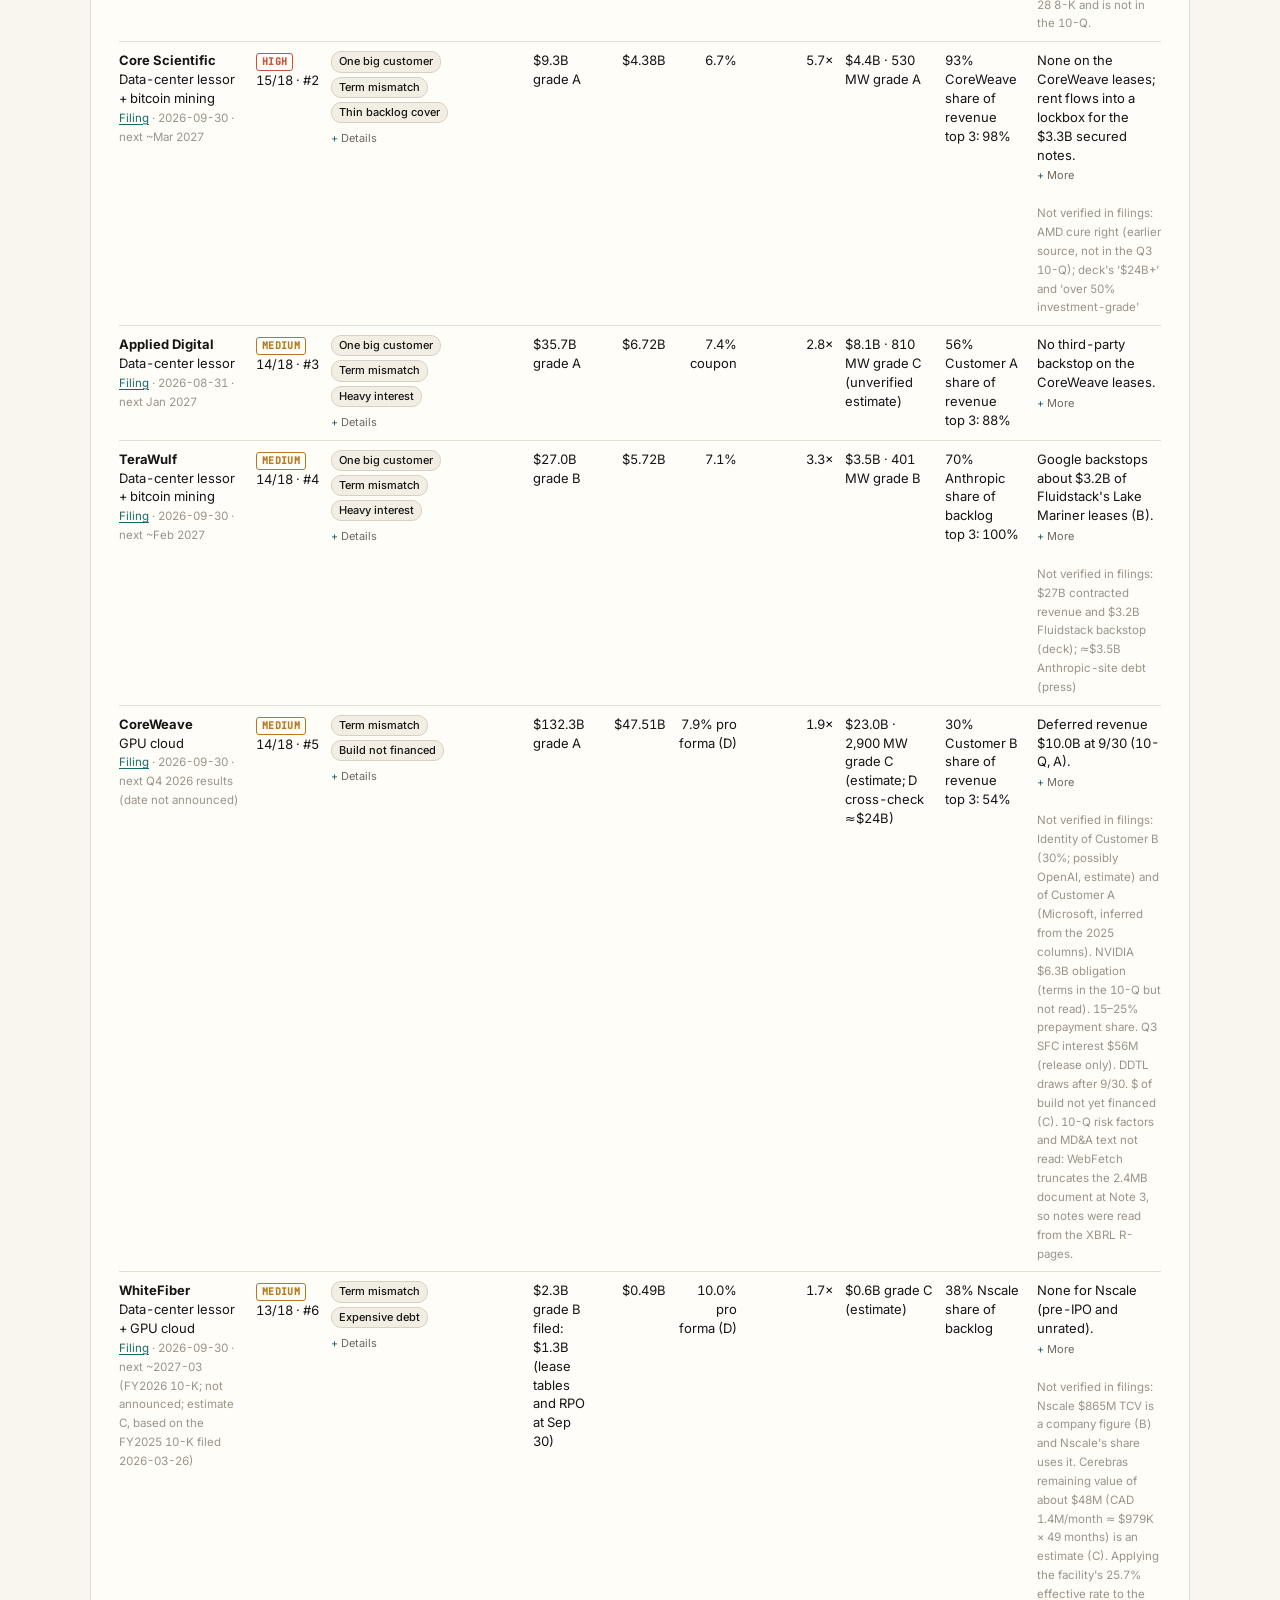
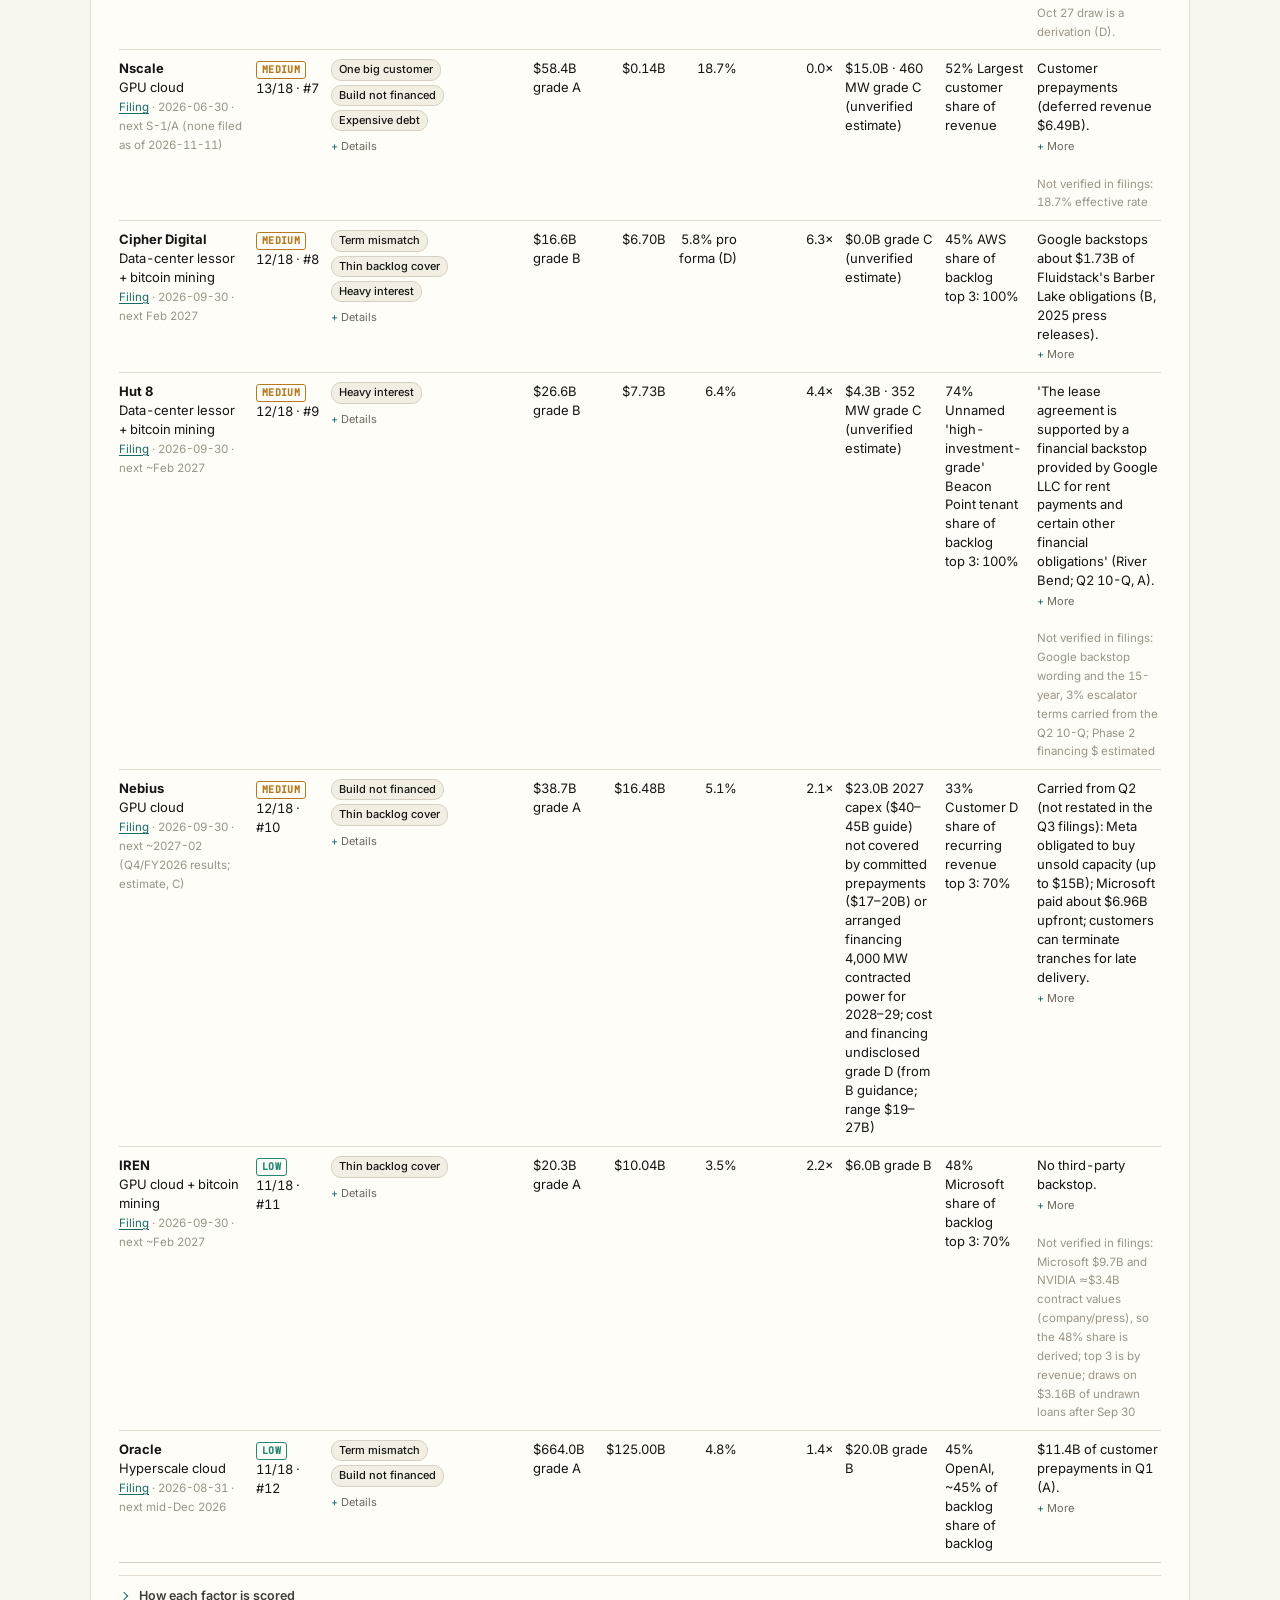
==== commit 40ac0d4a: "Exposure table: Nebius notes shown on page (Customer D likely Microsoft, ≈33% of recurring revenue a" ====
--- a/index.html
+++ b/index.html
@@ -2,7 +2,7 @@
 <html lang="en">
 <head>
 <meta charset="utf-8">
-<meta name="build" content="97b5a241907d">
+<meta name="build" content="c847b073dff9">
 <script>(function(){var m=document.querySelector('meta[name=build]');if(!m||!m.content||location.protocol==='file:'||!window.fetch)return;fetch('version.json',{cache:'no-store'}).then(function(r){return r.ok?r.json():null}).then(function(v){var k='build-reload-'+(v&&v.build);if(v&&v.build&&v.build!==m.content&&!sessionStorage.getItem(k)){sessionStorage.setItem(k,'1');location.reload();}}).catch(function(){});})();</script>
 <meta name="viewport" content="width=device-width, initial-scale=1">
 <title>Will AI compute stay tight?</title>
@@ -430,7 +430,7 @@
 <button id="theme" hidden></button>
 <script src="data/nc.js?v=b27ad7bb6ddf"></script>
 <script src="data/live.js?v=82427fa52698"></script>
-<script src="data/research.js?v=cdaff8a1de57"></script>
+<script src="data/research.js?v=3180688ca5fb"></script>
 <script src="data/us_states.js?v=8dcf93263303"></script>
 <script src="js/common.js?v=c11cc3cabcf5"></script>
 <script src="js/conflicts.js?v=6ea6ec87c88c"></script>
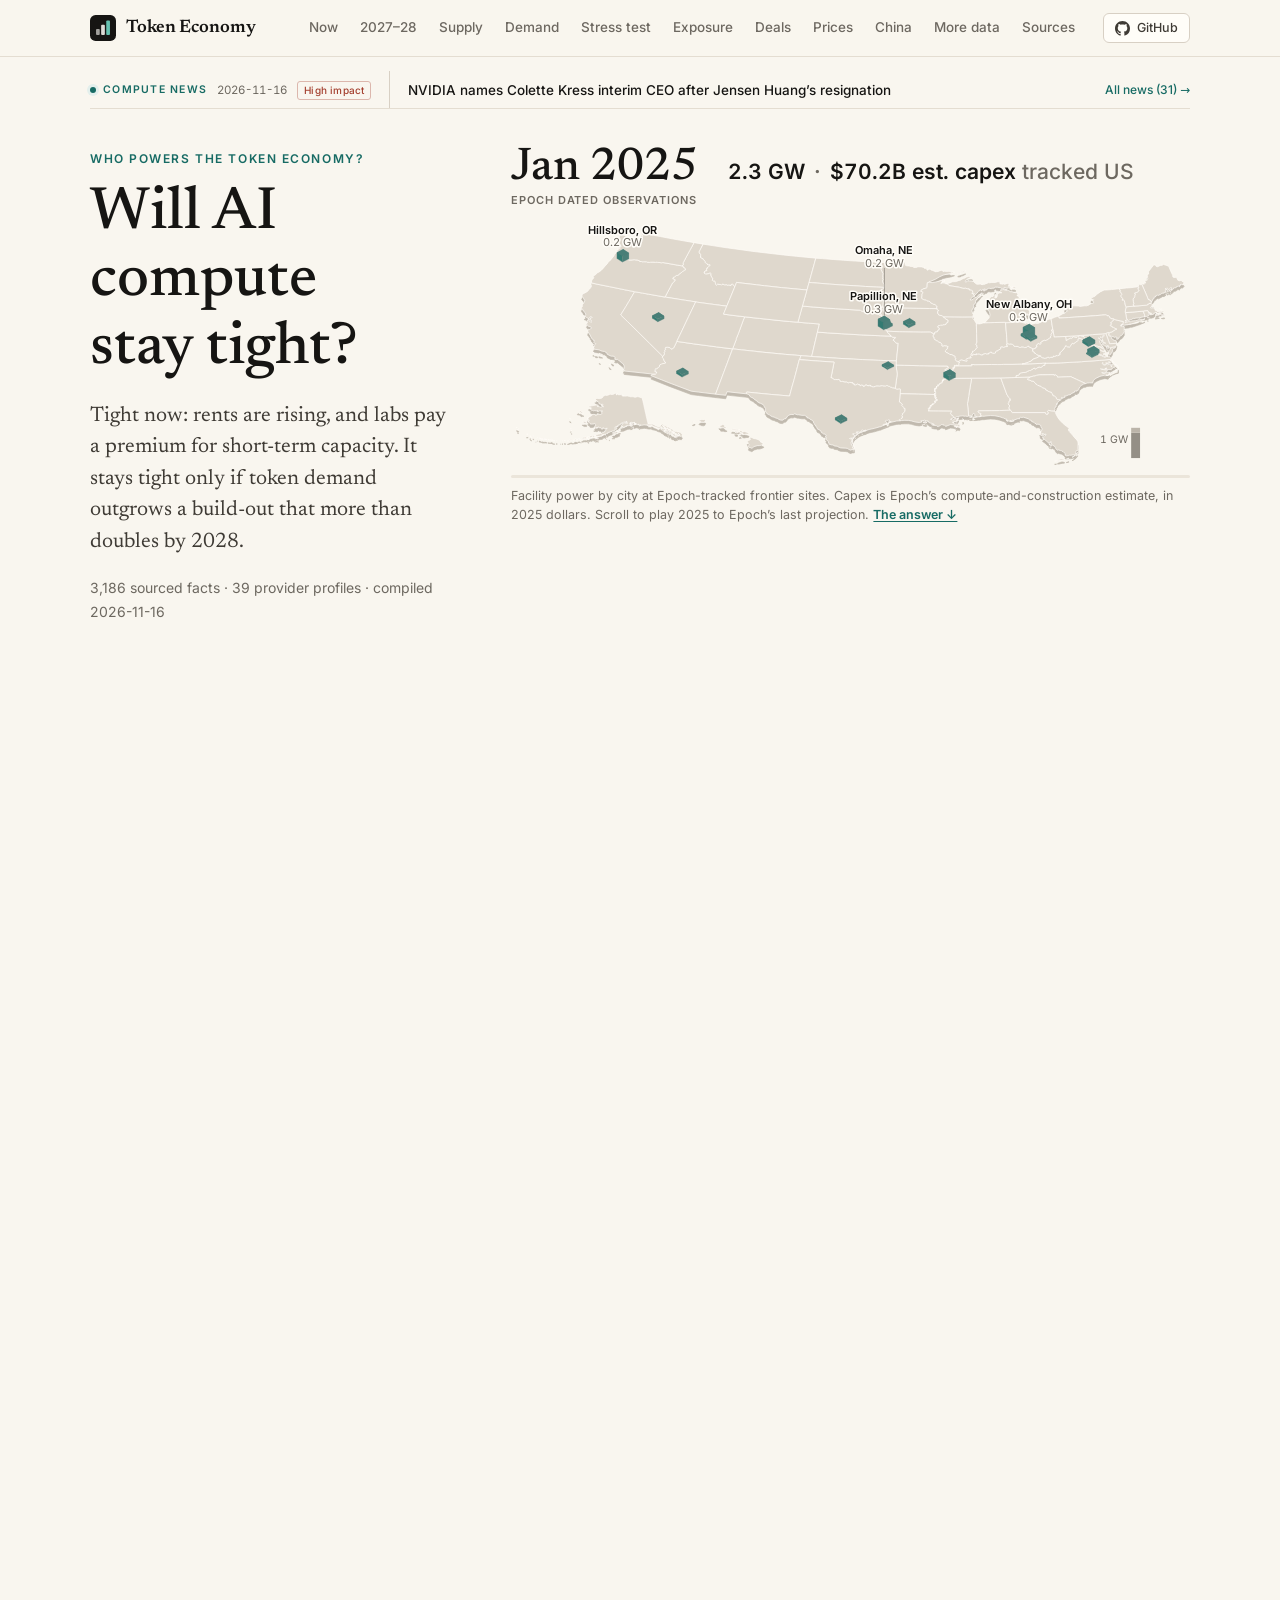
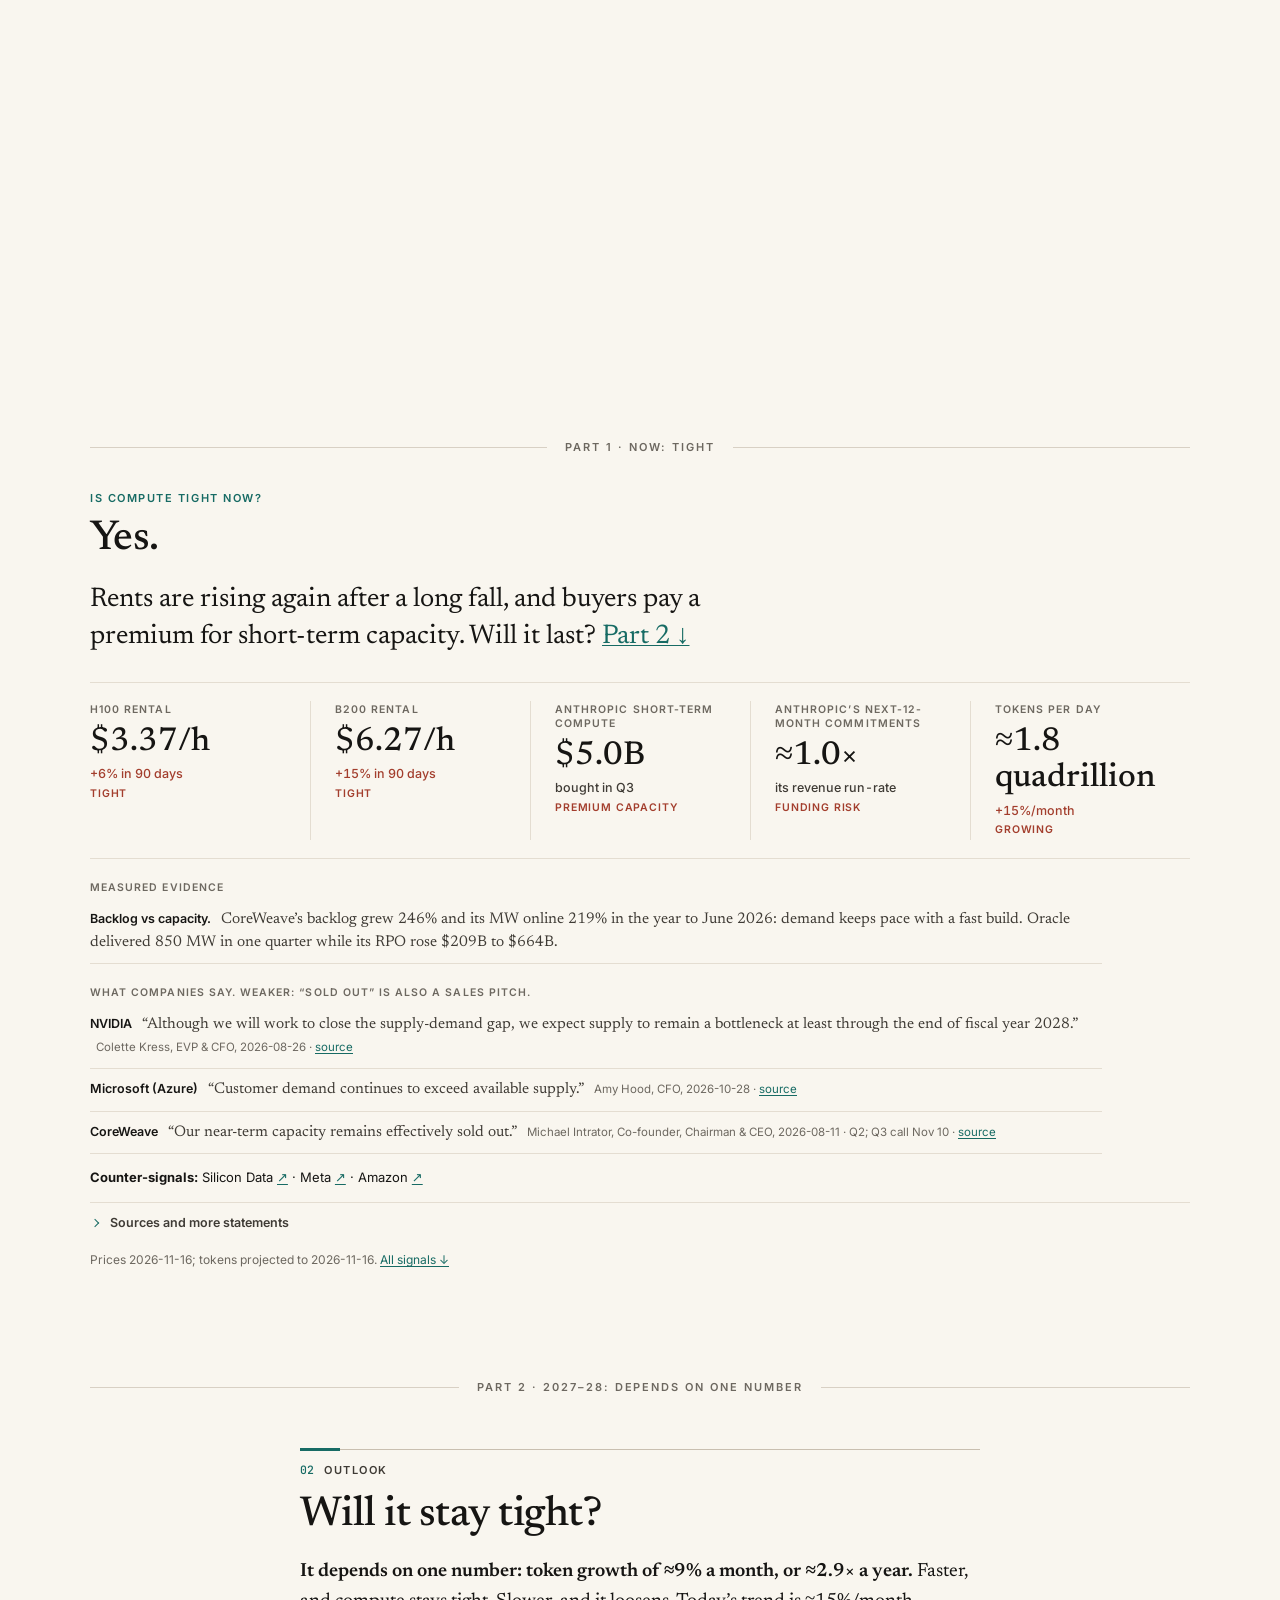
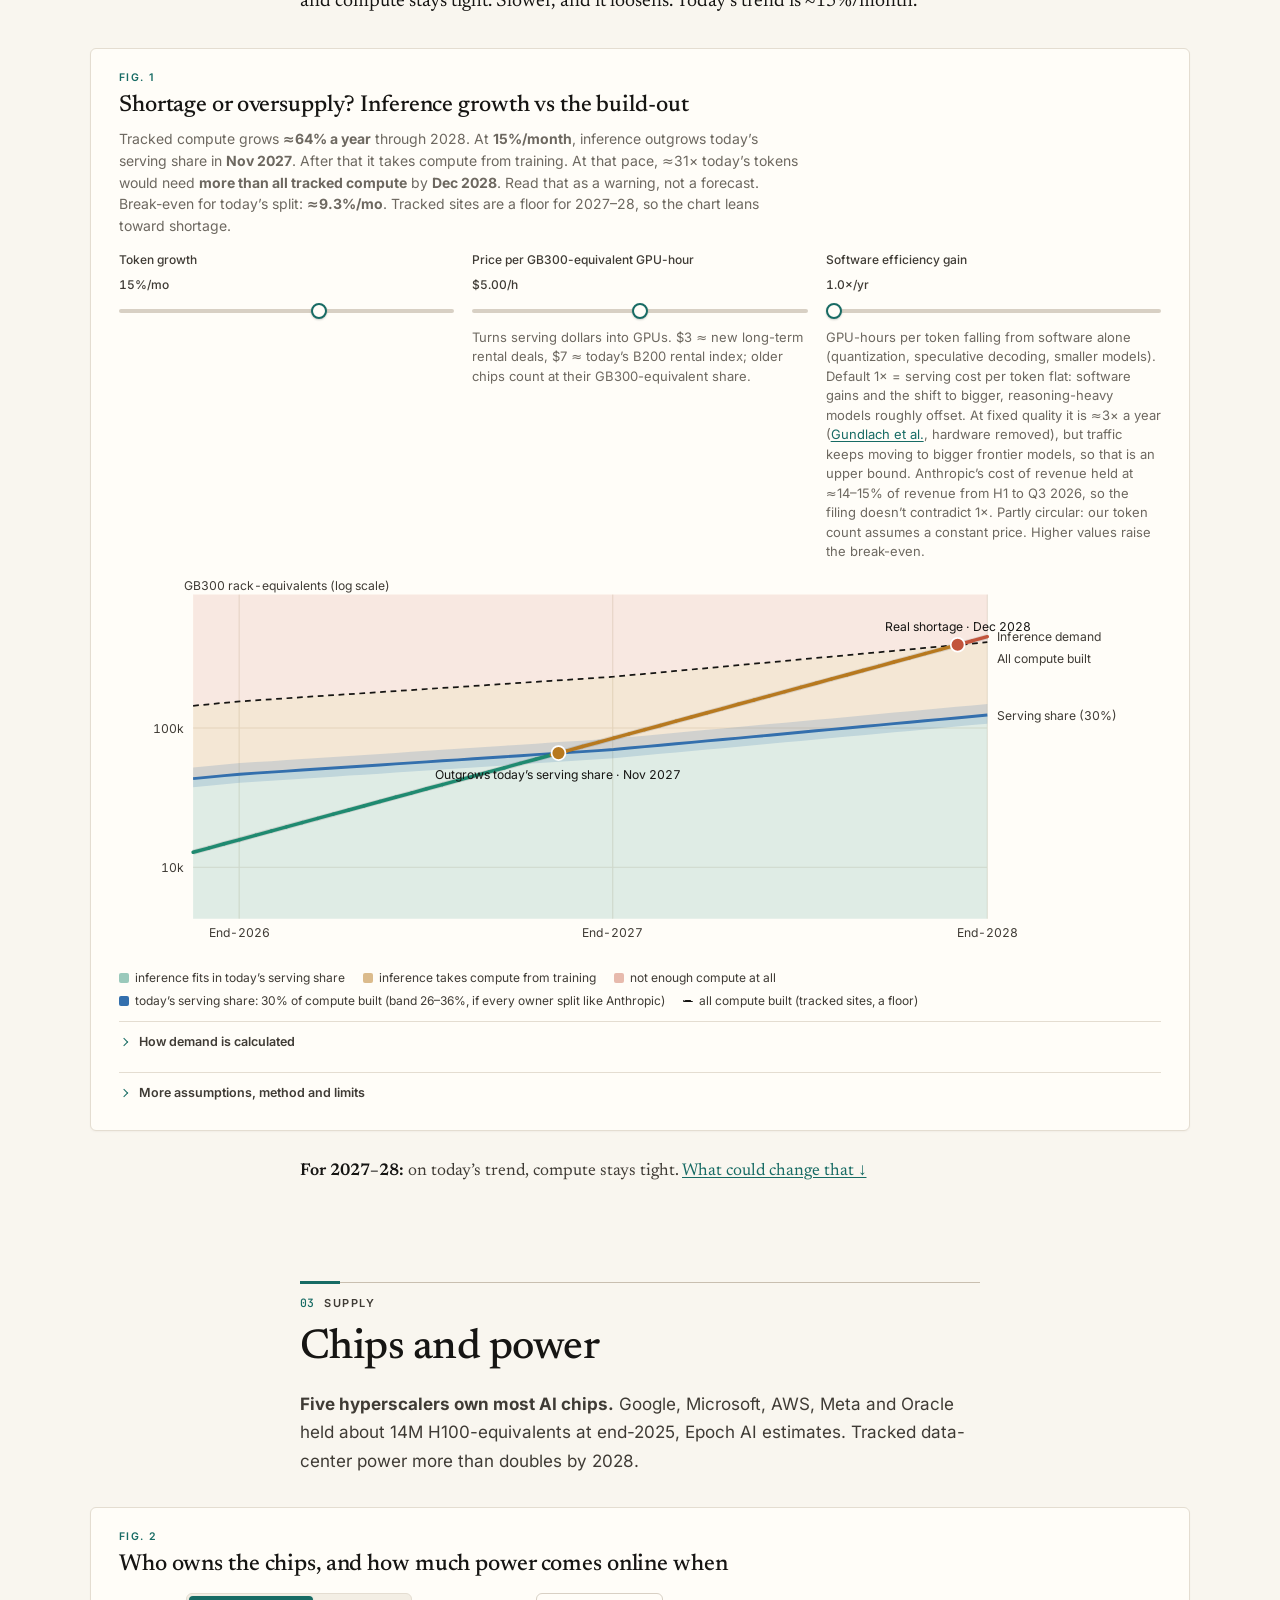
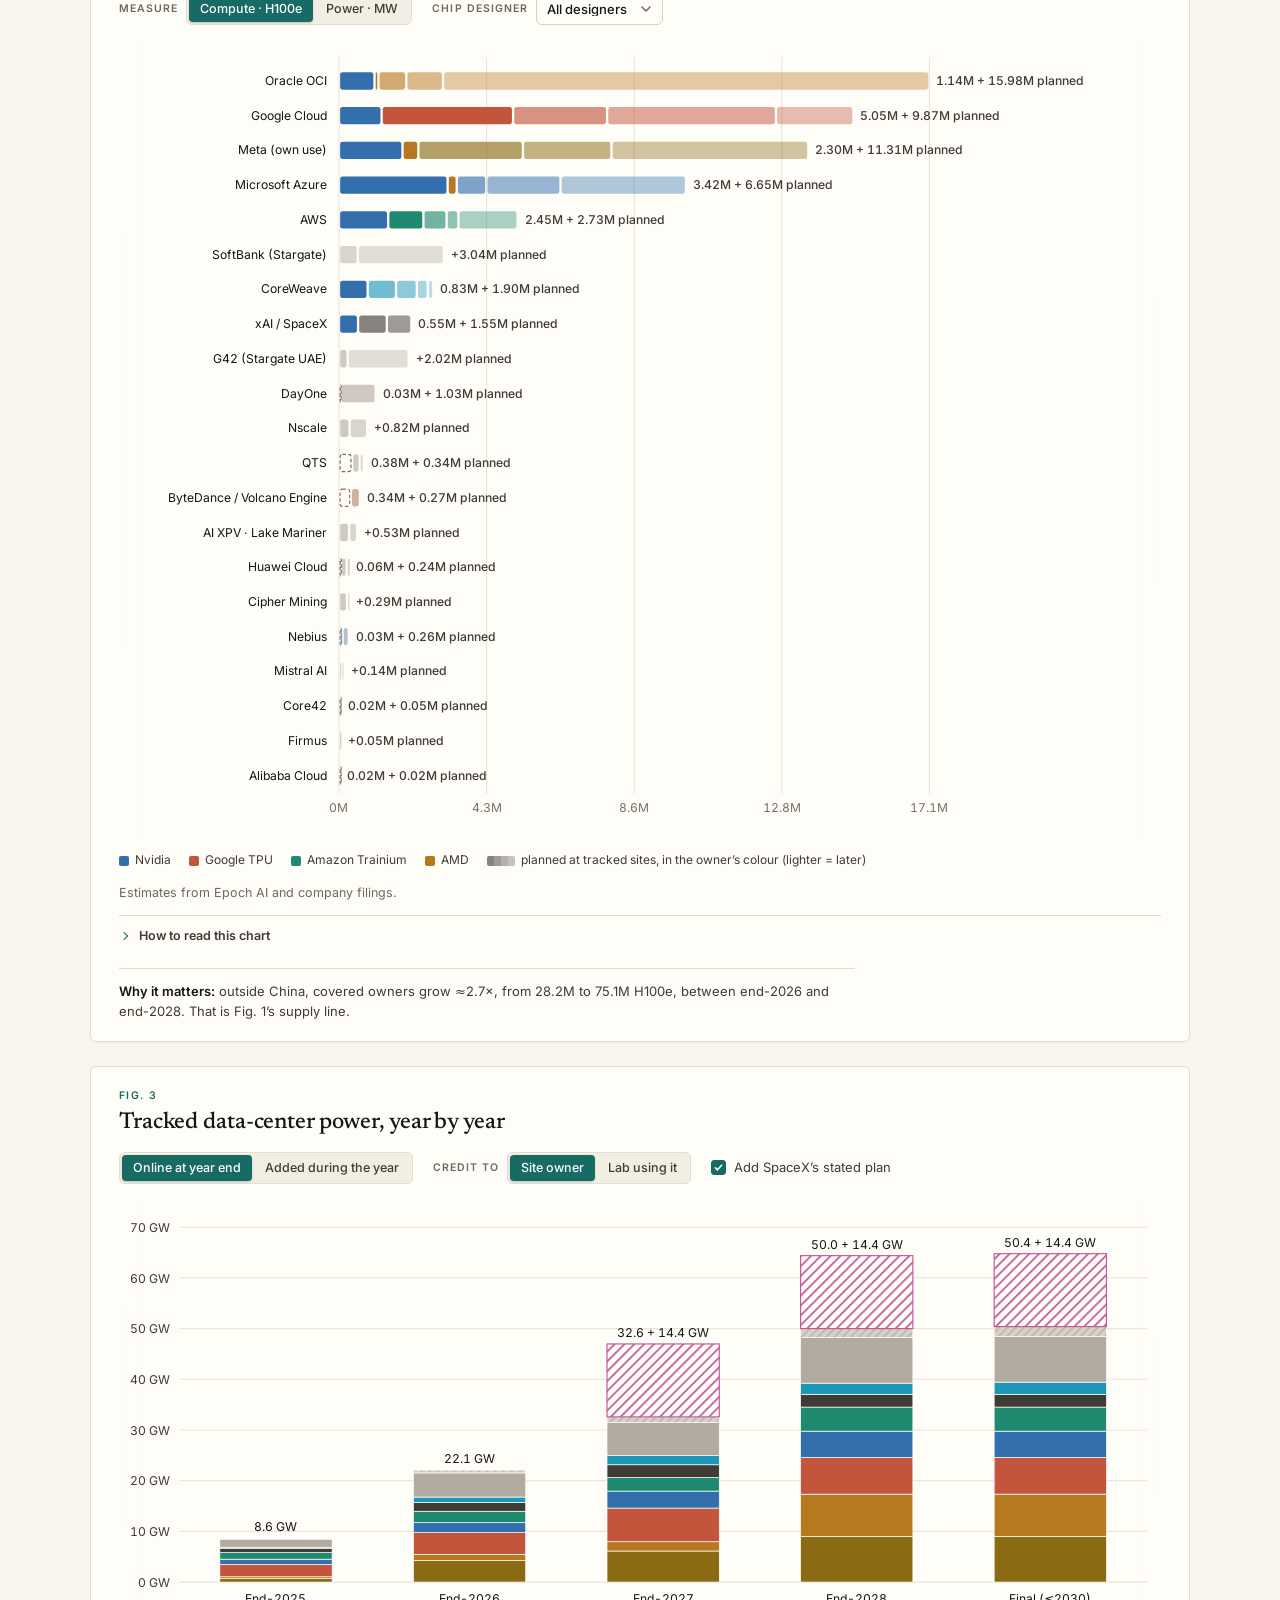
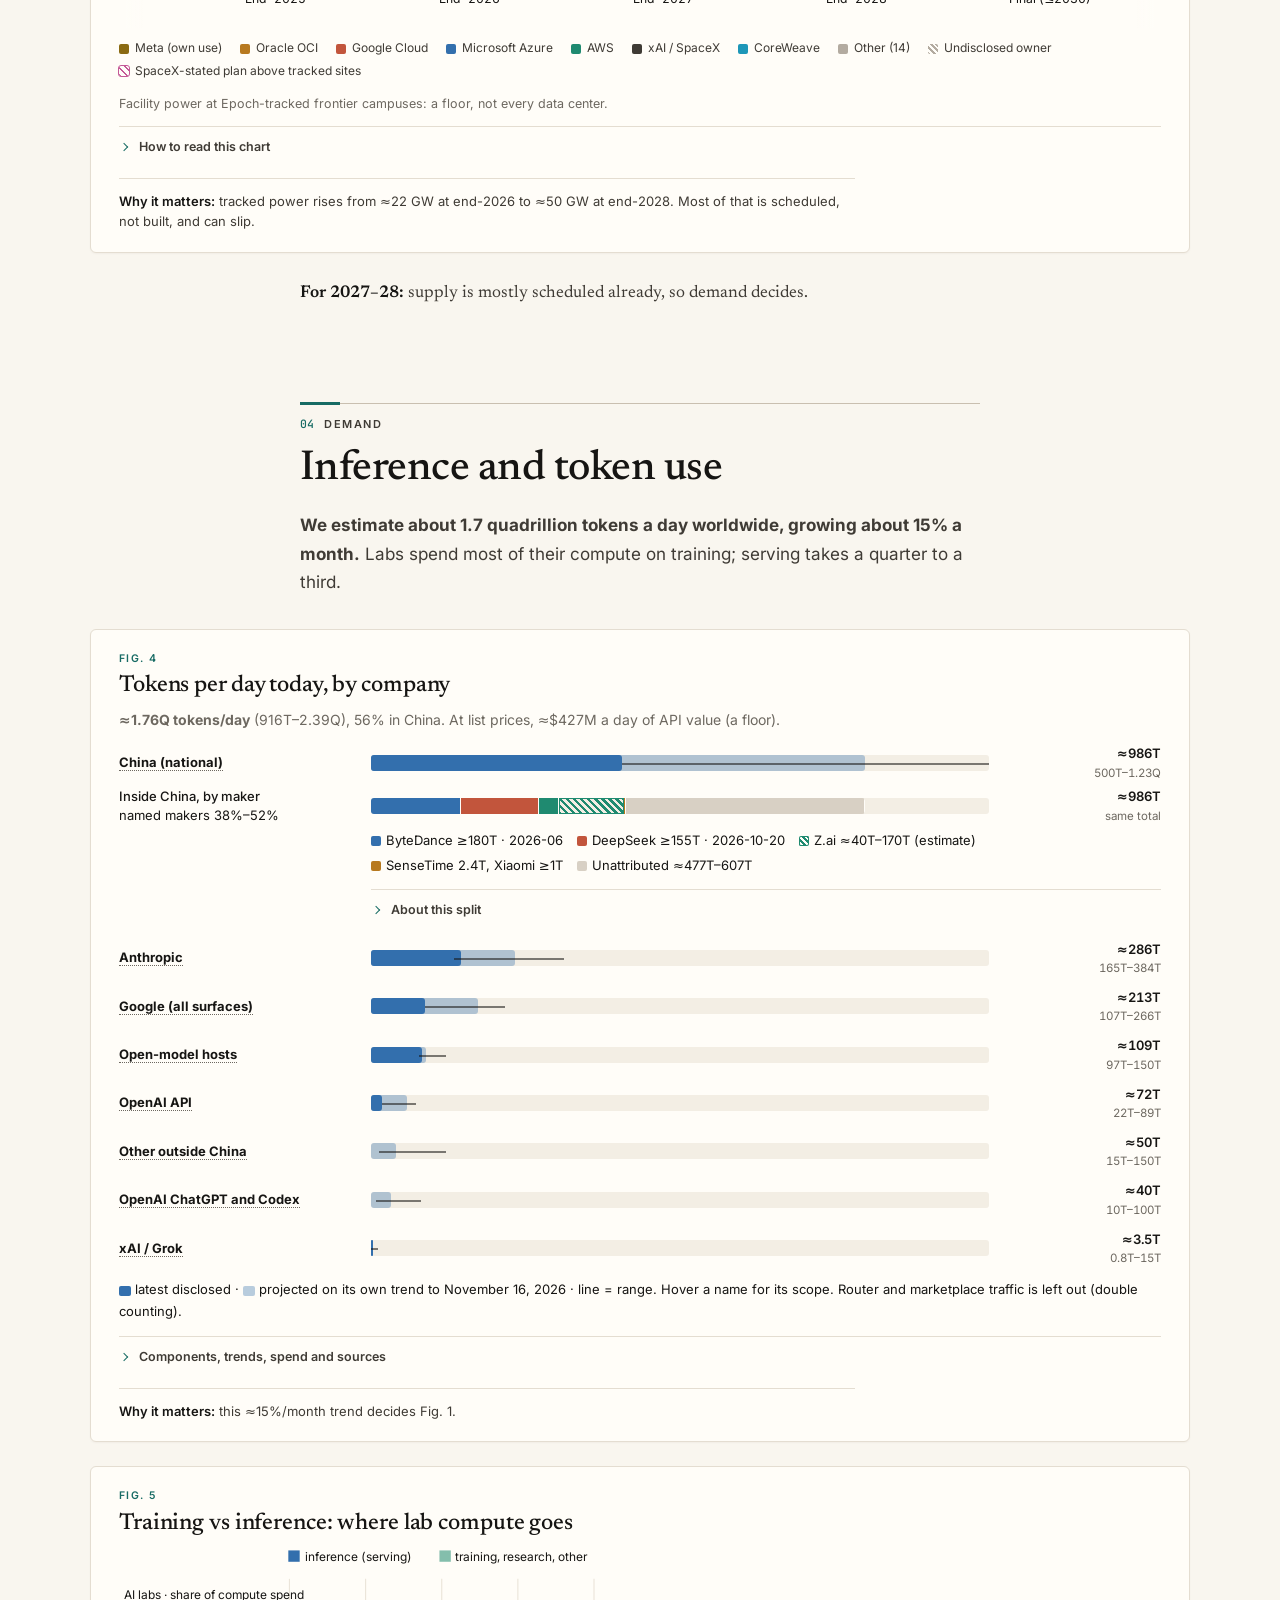
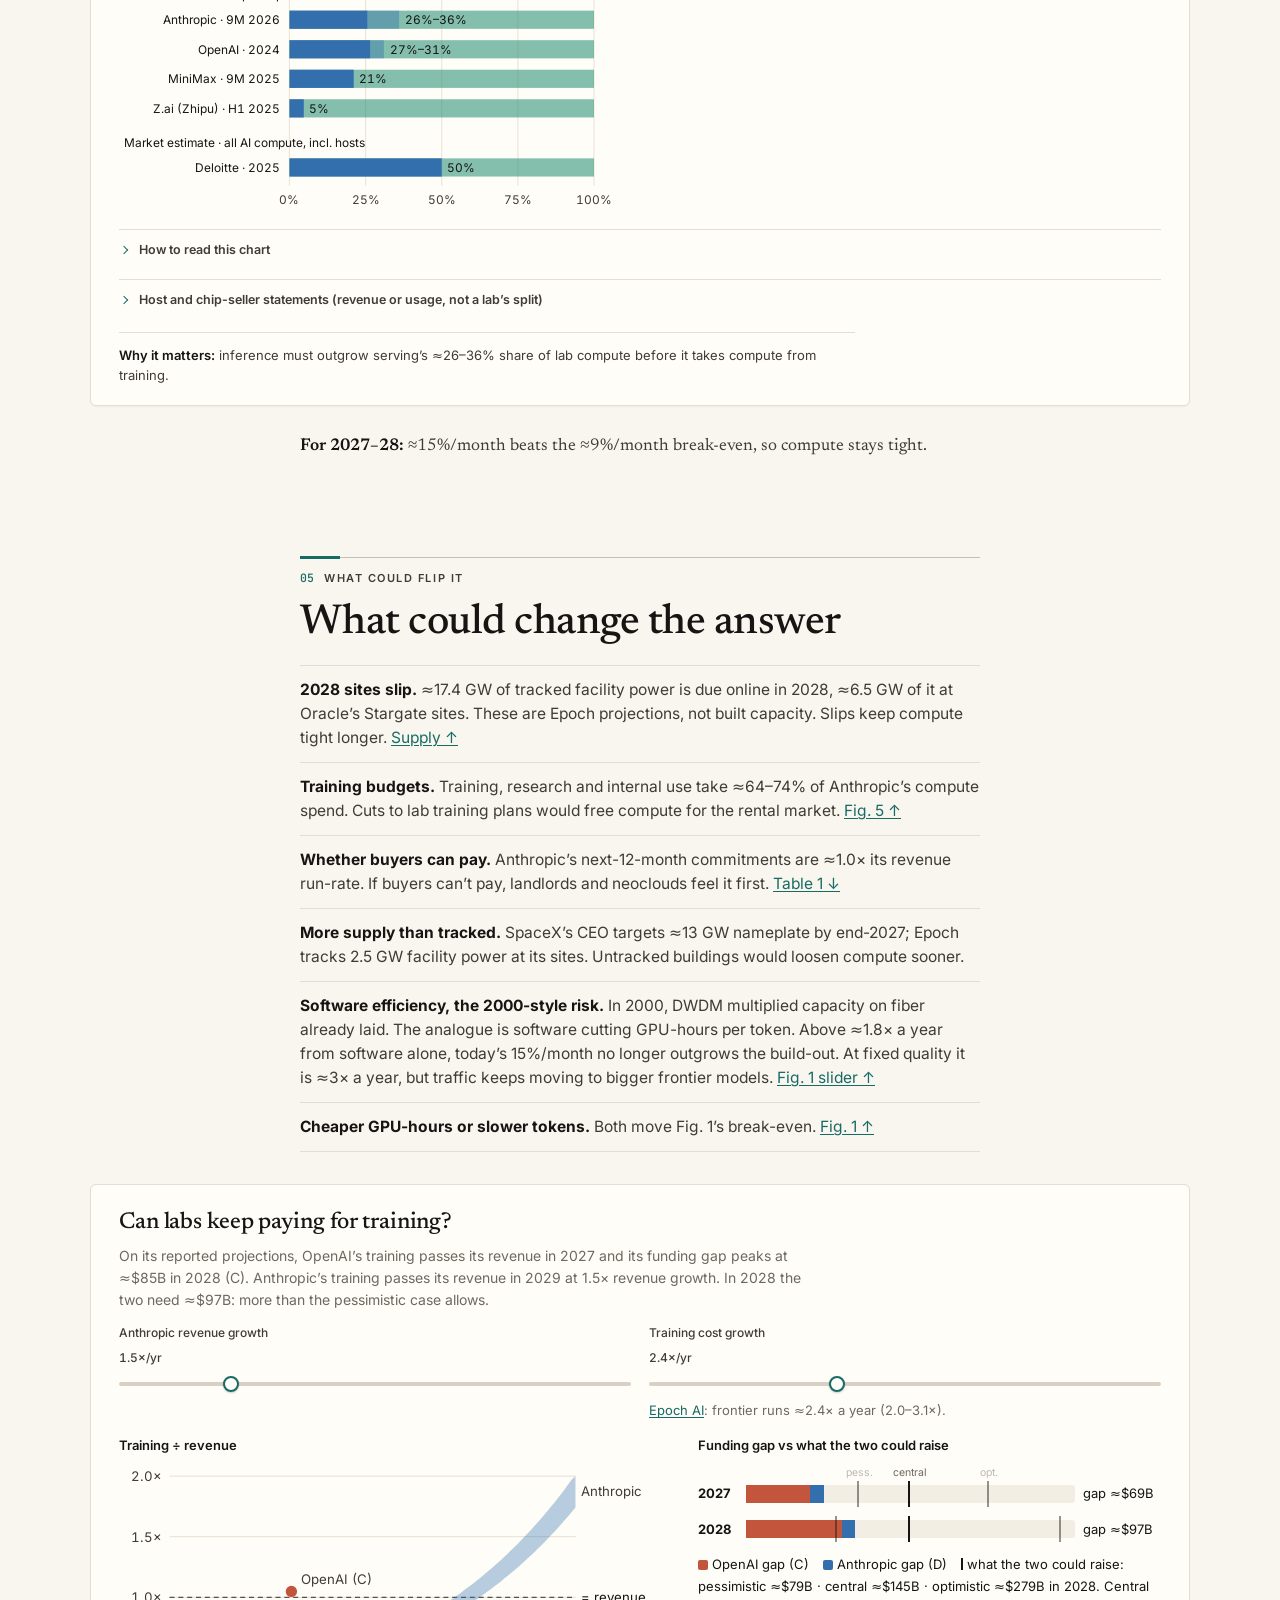
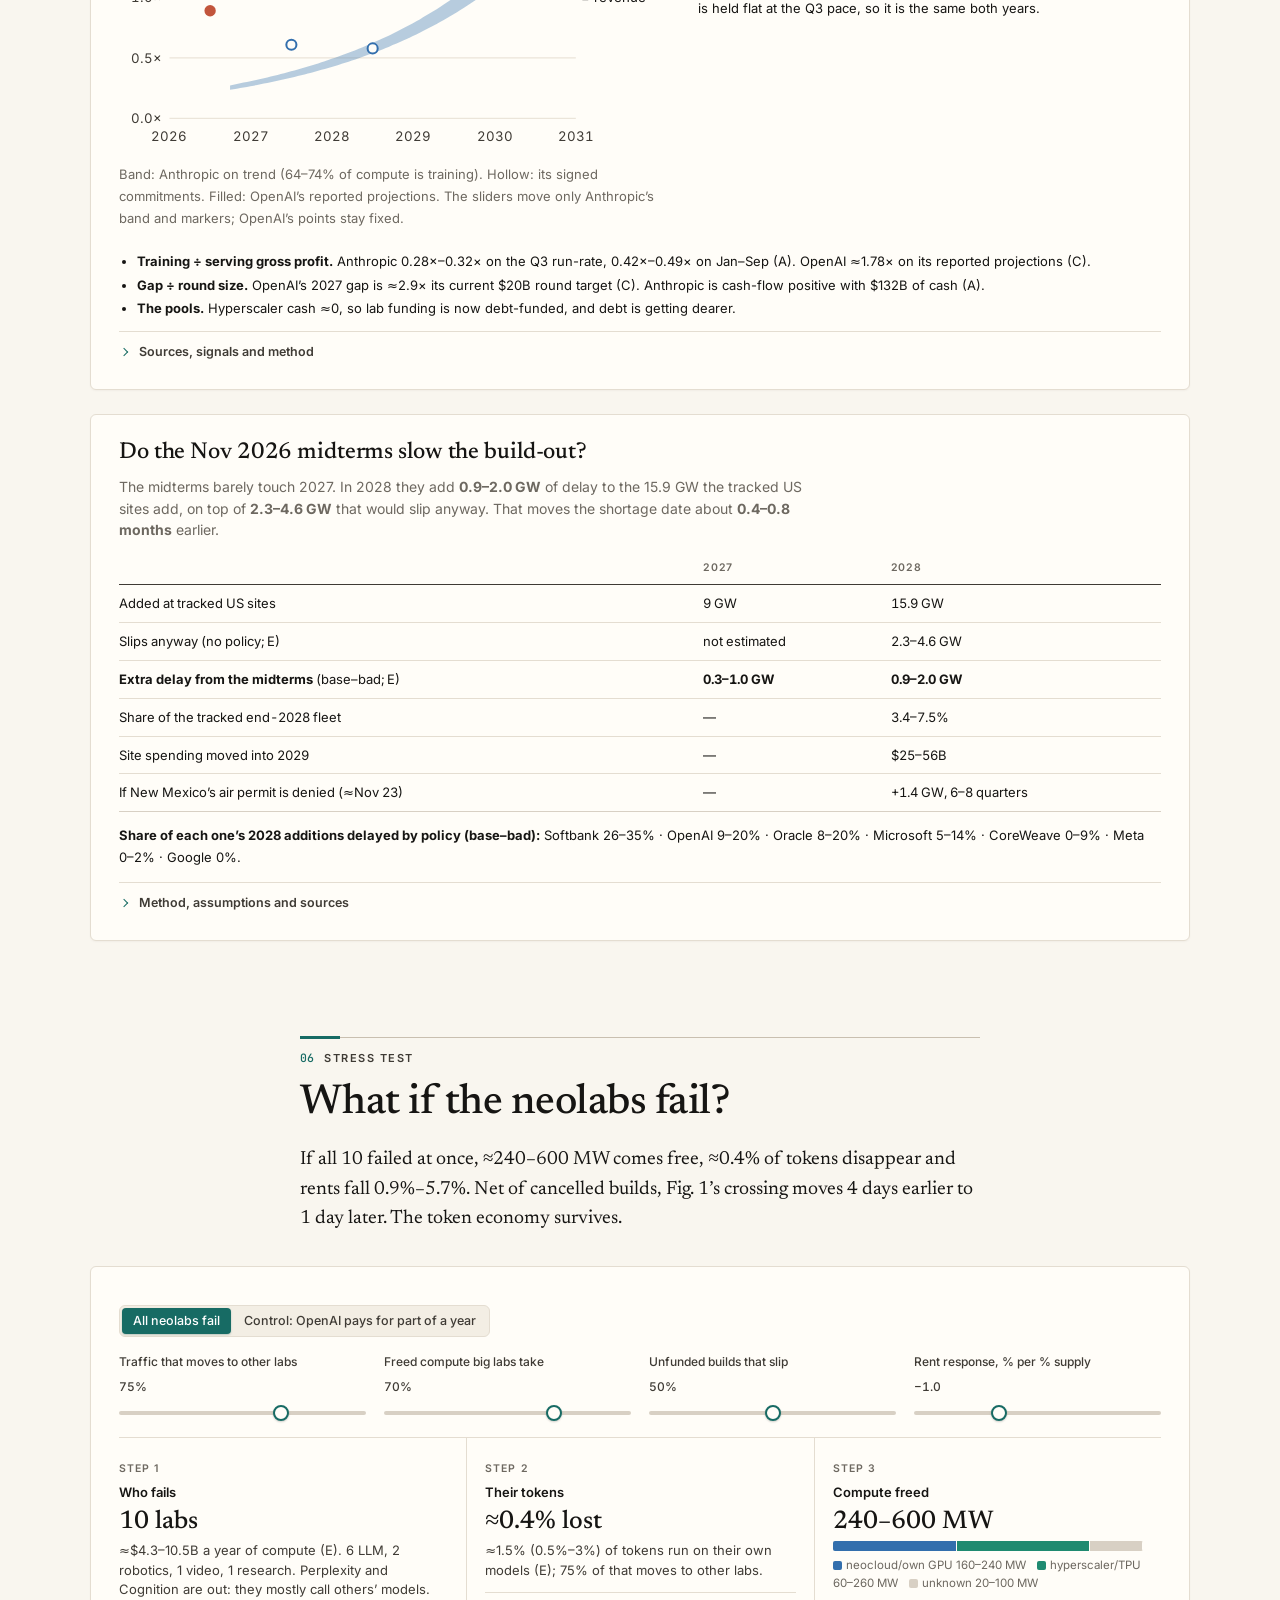
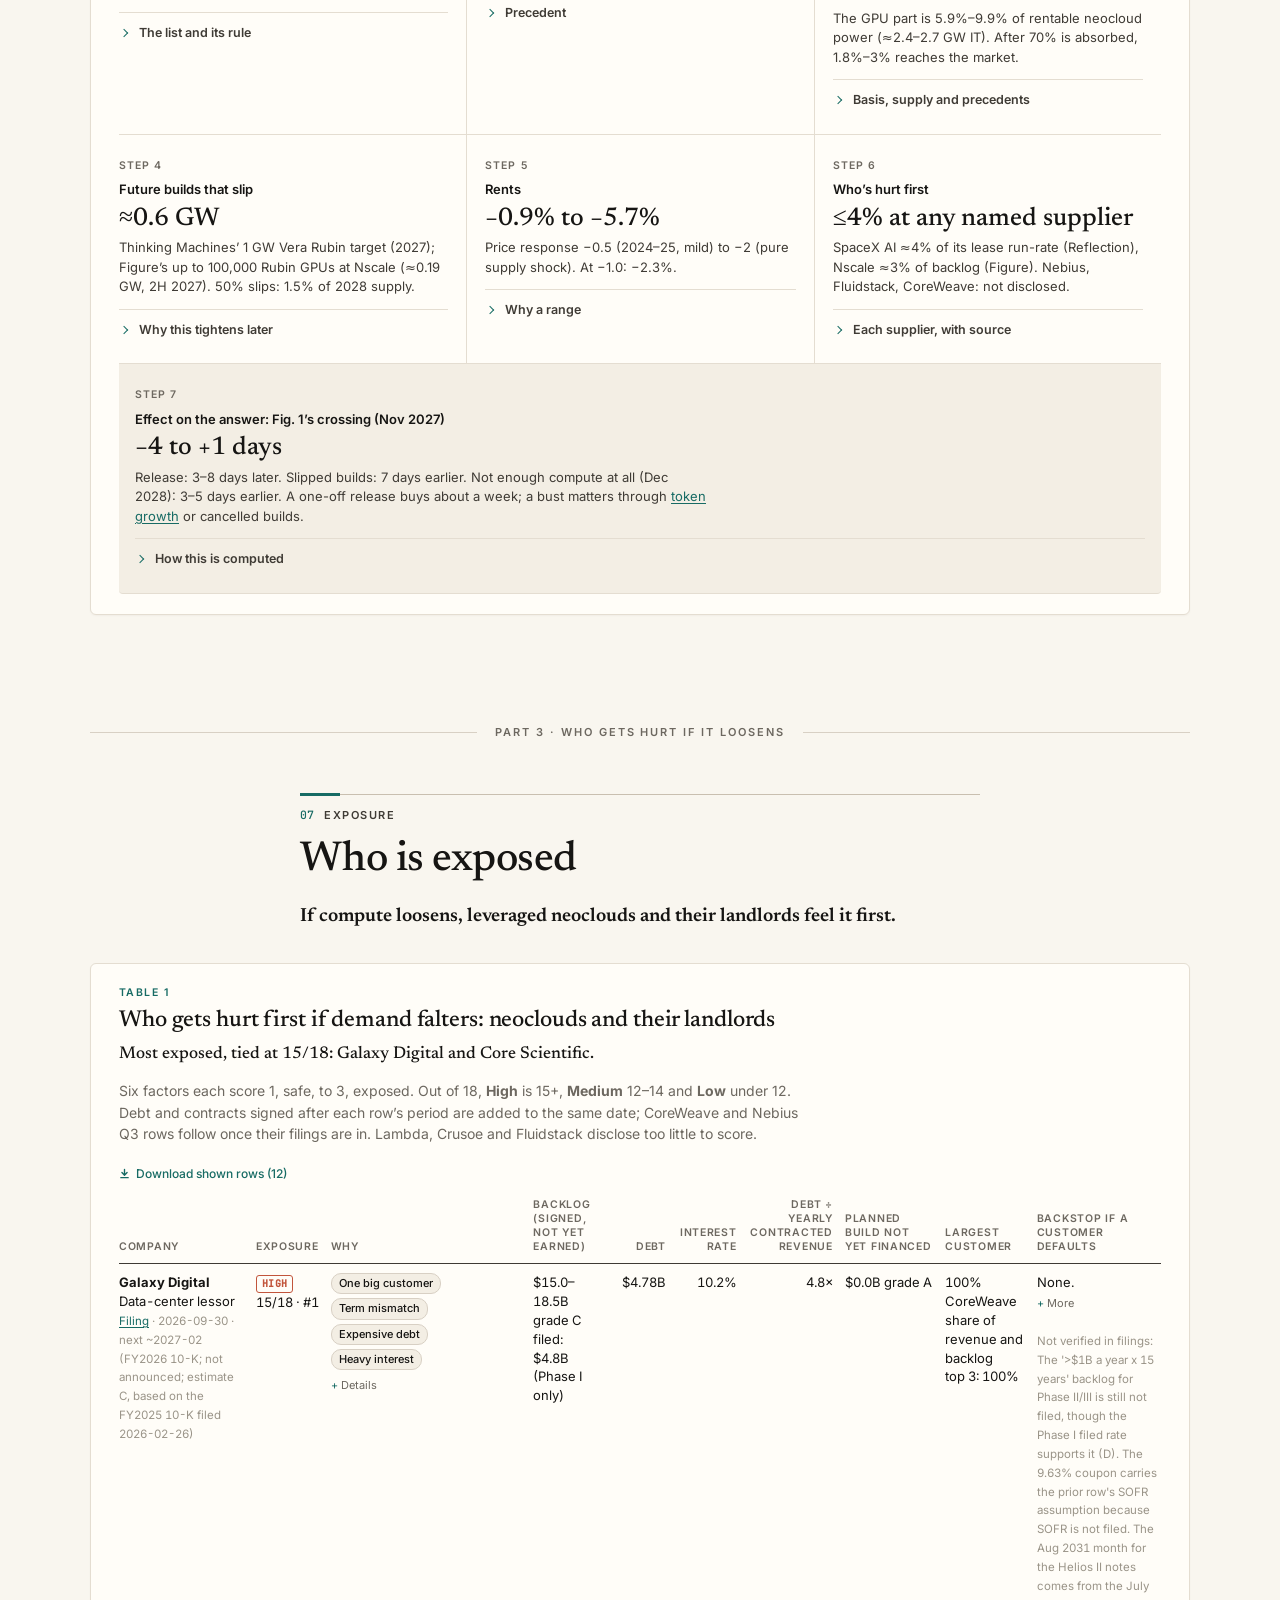
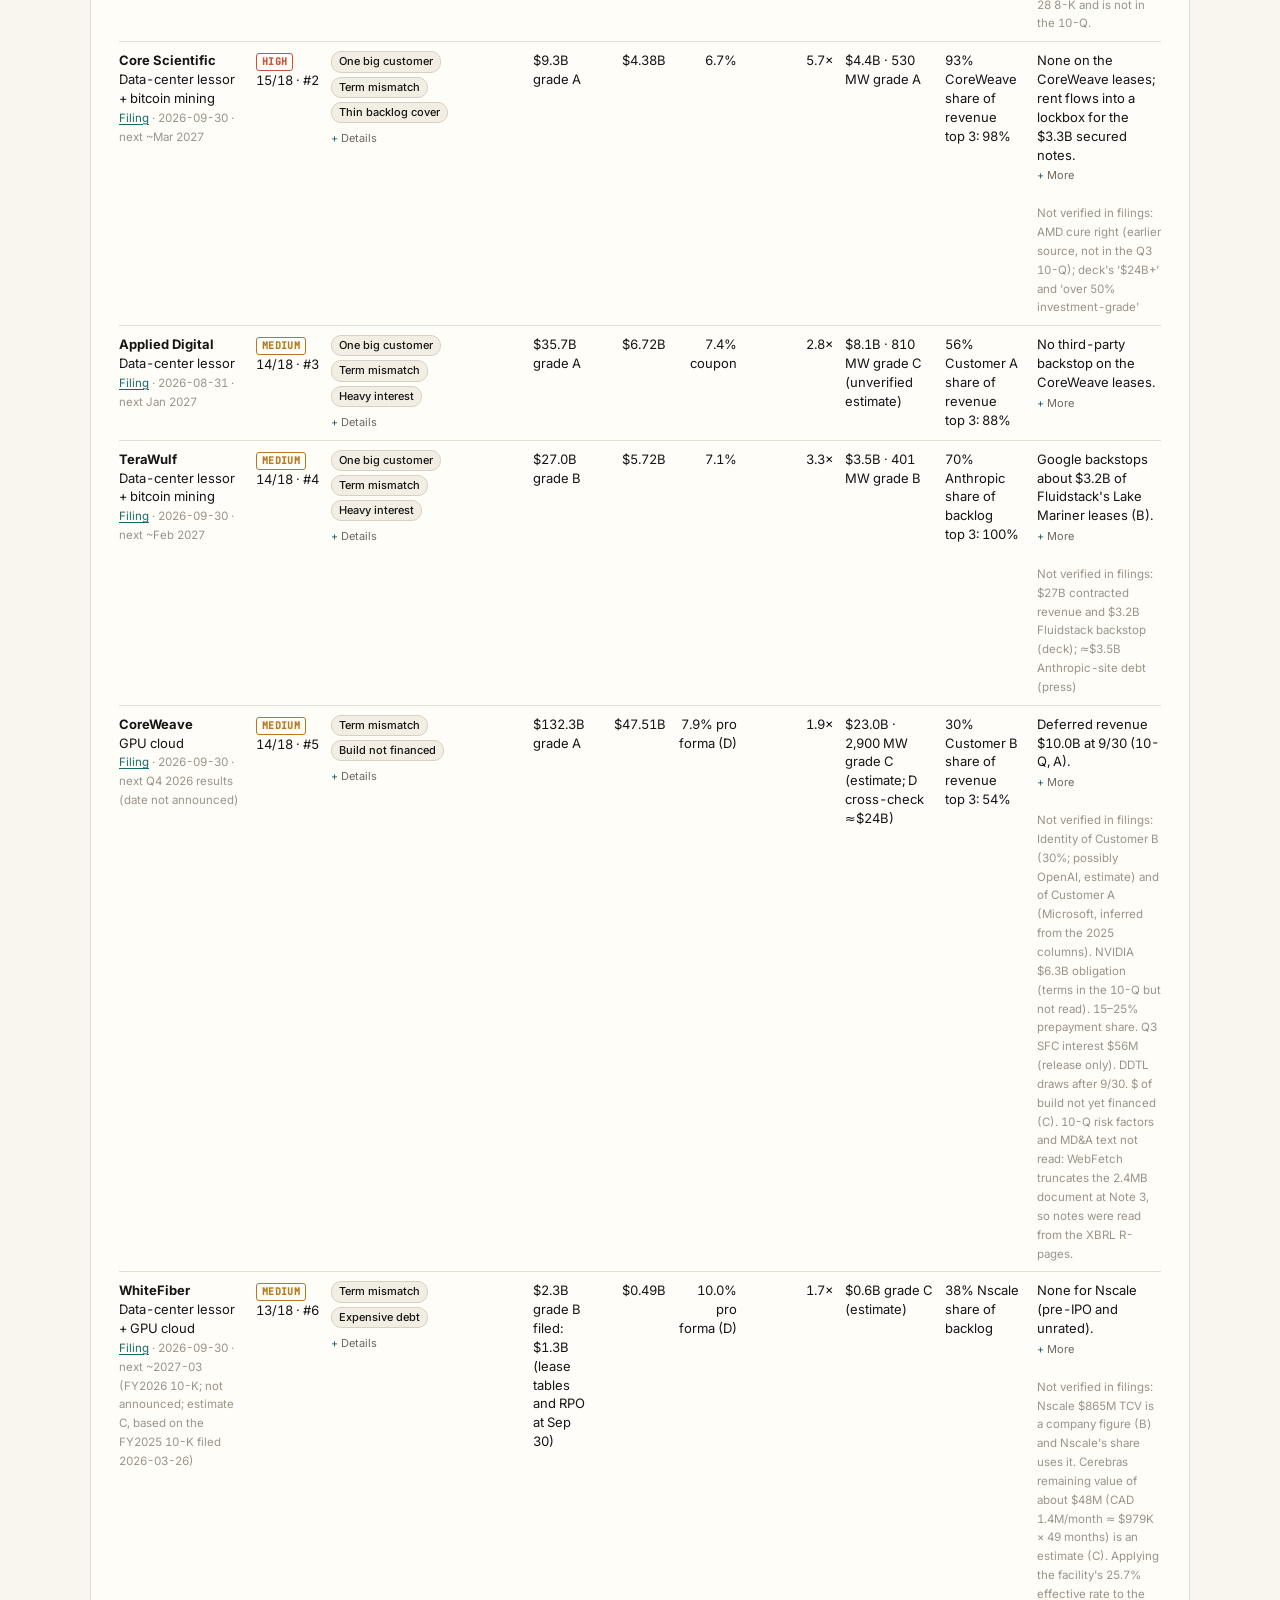
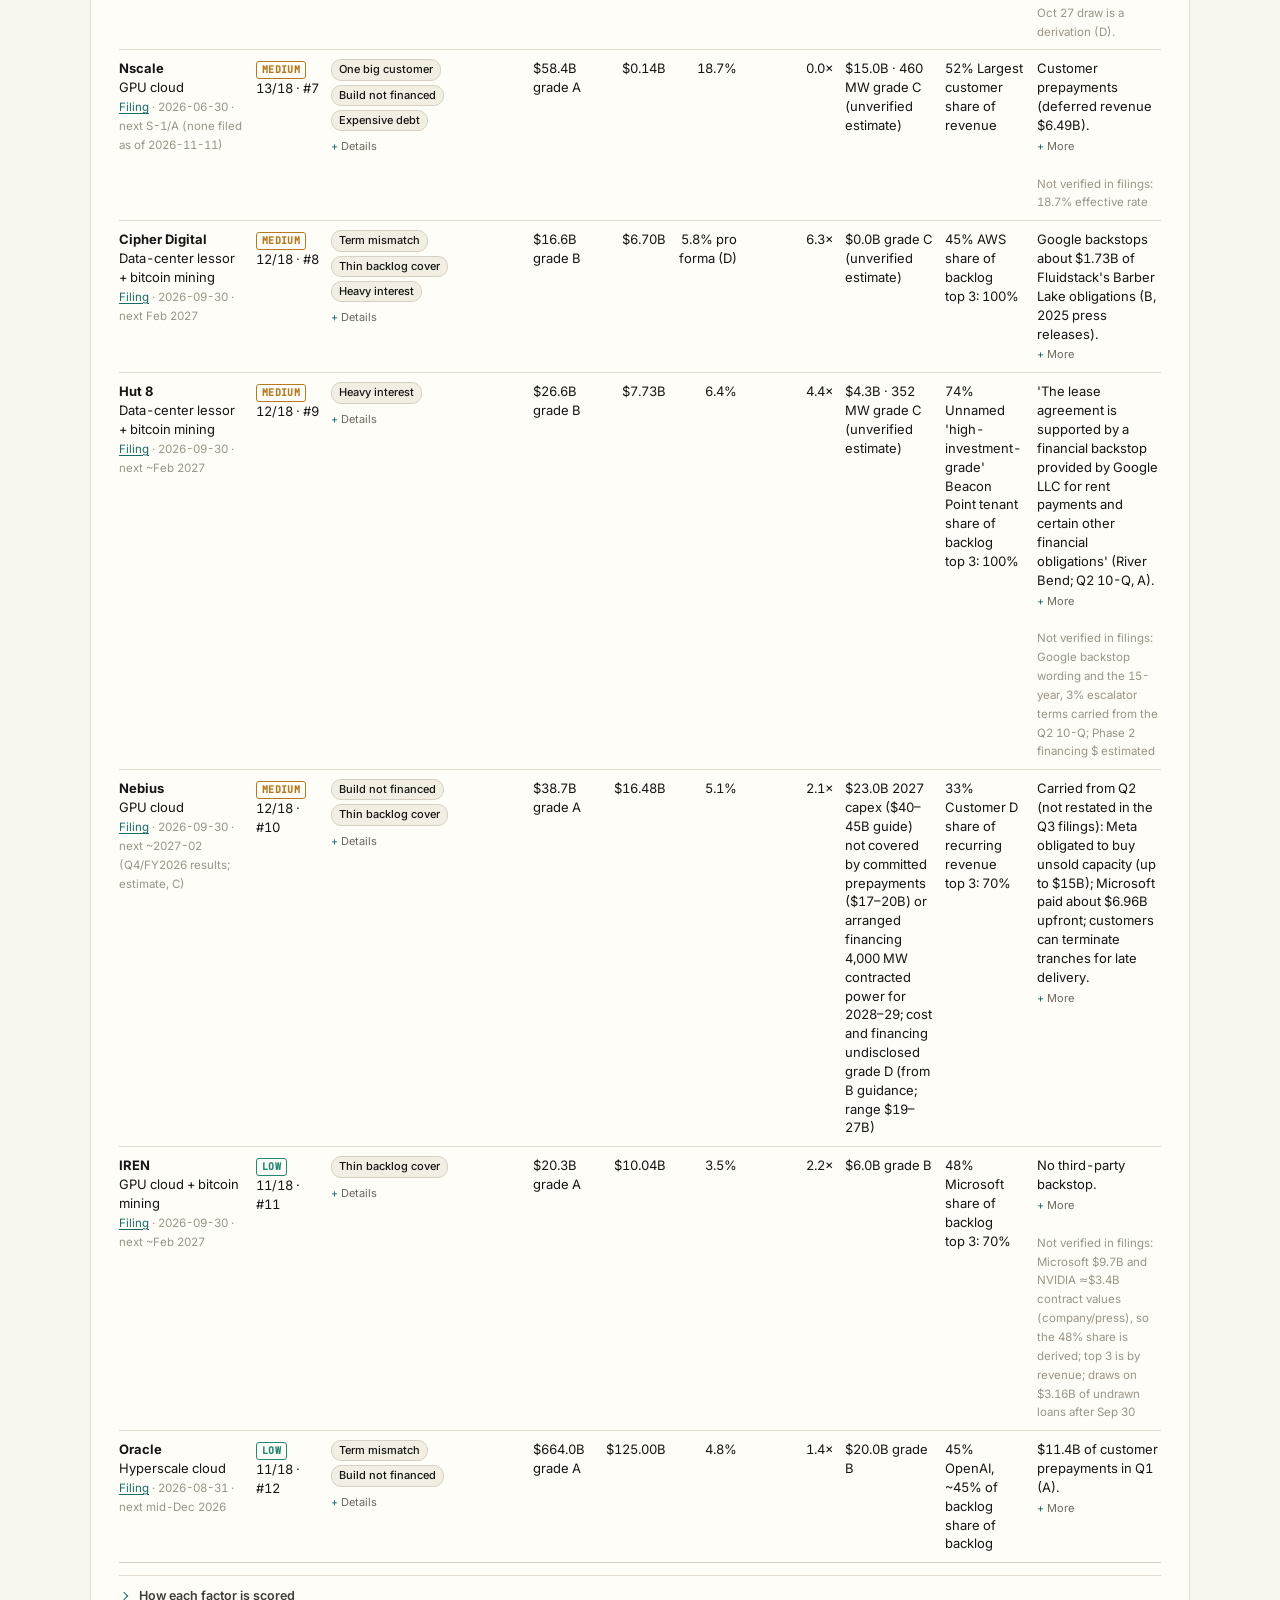
==== commit 09f39a14: "Publish November 16 compute review and restore fresh source data" ====
--- a/index.html
+++ b/index.html
@@ -2,7 +2,7 @@
 <html lang="en">
 <head>
 <meta charset="utf-8">
-<meta name="build" content="c847b073dff9">
+<meta name="build" content="bcd29140ccab">
 <script>(function(){var m=document.querySelector('meta[name=build]');if(!m||!m.content||location.protocol==='file:'||!window.fetch)return;fetch('version.json',{cache:'no-store'}).then(function(r){return r.ok?r.json():null}).then(function(v){var k='build-reload-'+(v&&v.build);if(v&&v.build&&v.build!==m.content&&!sessionStorage.getItem(k)){sessionStorage.setItem(k,'1');location.reload();}}).catch(function(){});})();</script>
 <meta name="viewport" content="width=device-width, initial-scale=1">
 <title>Will AI compute stay tight?</title>
@@ -14,7 +14,7 @@
 <meta property="og:type" content="website">
 <meta property="og:url" content="https://hxu296.github.io/ai-compute-landscape/">
 <link rel="icon" href="data:image/svg+xml,%3Csvg xmlns='http://www.w3.org/2000/svg' viewBox='0 0 28 28'%3E%3Crect width='28' height='28' rx='6' fill='%23161513'/%3E%3Crect x='6.5' y='15' width='4' height='6.5' rx='1' fill='%23fffdf8' fill-opacity='.6'/%3E%3Crect x='12' y='10.5' width='4' height='11' rx='1' fill='%23fffdf8' fill-opacity='.85'/%3E%3Crect x='17.5' y='6' width='4' height='15.5' rx='1' fill='%2366c2b1'/%3E%3C/svg%3E">
-<link rel="stylesheet" href="style.css?v=15205ccec91c">
+<link rel="stylesheet" href="style.css?v=ab3ede72773f">
 </head>
 <body>
 <div class="tip" id="tip"></div>
@@ -428,12 +428,12 @@
 </footer>
 <button id="backTop" class="back-top" aria-label="Back to top" hidden>↑ Top</button>
 <button id="theme" hidden></button>
-<script src="data/nc.js?v=b27ad7bb6ddf"></script>
-<script src="data/live.js?v=82427fa52698"></script>
-<script src="data/research.js?v=3180688ca5fb"></script>
+<script src="data/nc.js?v=d8a7809a6b30"></script>
+<script src="data/live.js?v=f369de17dc09"></script>
+<script src="data/research.js?v=2349644021b6"></script>
 <script src="data/us_states.js?v=8dcf93263303"></script>
 <script src="js/common.js?v=c11cc3cabcf5"></script>
-<script src="js/conflicts.js?v=6ea6ec87c88c"></script>
+<script src="js/conflicts.js?v=2c0f04736585"></script>
 <script src="js/sketch.js?v=736616d143dd"></script>
 <script src="js/landscape.js?v=3941d9037c83"></script>
 <script src="js/supply.js?v=f6b901ab803e"></script>
--- a/style.css
+++ b/style.css
@@ -310,7 +310,7 @@
 .table-download { display:inline-flex;align-items:center;gap:6px;font:500 12px/1 var(--sans);border:0;background:none;color:var(--accent);padding:4px 0;margin:2px 0 8px;cursor:pointer;border-radius:3px }
 .table-download::before { content:"";width:11px;height:11px;flex:none;background:currentColor;-webkit-mask:url("data:image/svg+xml,%3Csvg xmlns='http://www.w3.org/2000/svg' viewBox='0 0 12 12'%3E%3Cpath d='M6 1.5v6M3.2 5L6 7.8 8.8 5M2 10.5h8' fill='none' stroke='black' stroke-width='1.5' stroke-linecap='round' stroke-linejoin='round'/%3E%3C/svg%3E") center/contain no-repeat;mask:url("data:image/svg+xml,%3Csvg xmlns='http://www.w3.org/2000/svg' viewBox='0 0 12 12'%3E%3Cpath d='M6 1.5v6M3.2 5L6 7.8 8.8 5M2 10.5h8' fill='none' stroke='black' stroke-width='1.5' stroke-linecap='round' stroke-linejoin='round'/%3E%3C/svg%3E") center/contain no-repeat }
 .table-download:hover { color:var(--accent-ink);text-decoration:underline;text-underline-offset:3px }
-@media(max-width:560px){.source-popover{top:12px!important;bottom:12px;max-height:calc(100vh - 24px);width:calc(100vw - 24px)!important}}
+@media(max-width:560px){.source-popover{max-height:calc(100vh - 24px);width:calc(100vw - 24px)!important}}
 /* The opening is a connected market diagram rather than summary cards. */
 #landscape { padding-top:24px }
 #landscape .fig-head h2 { font-size:28px;margin:0 }
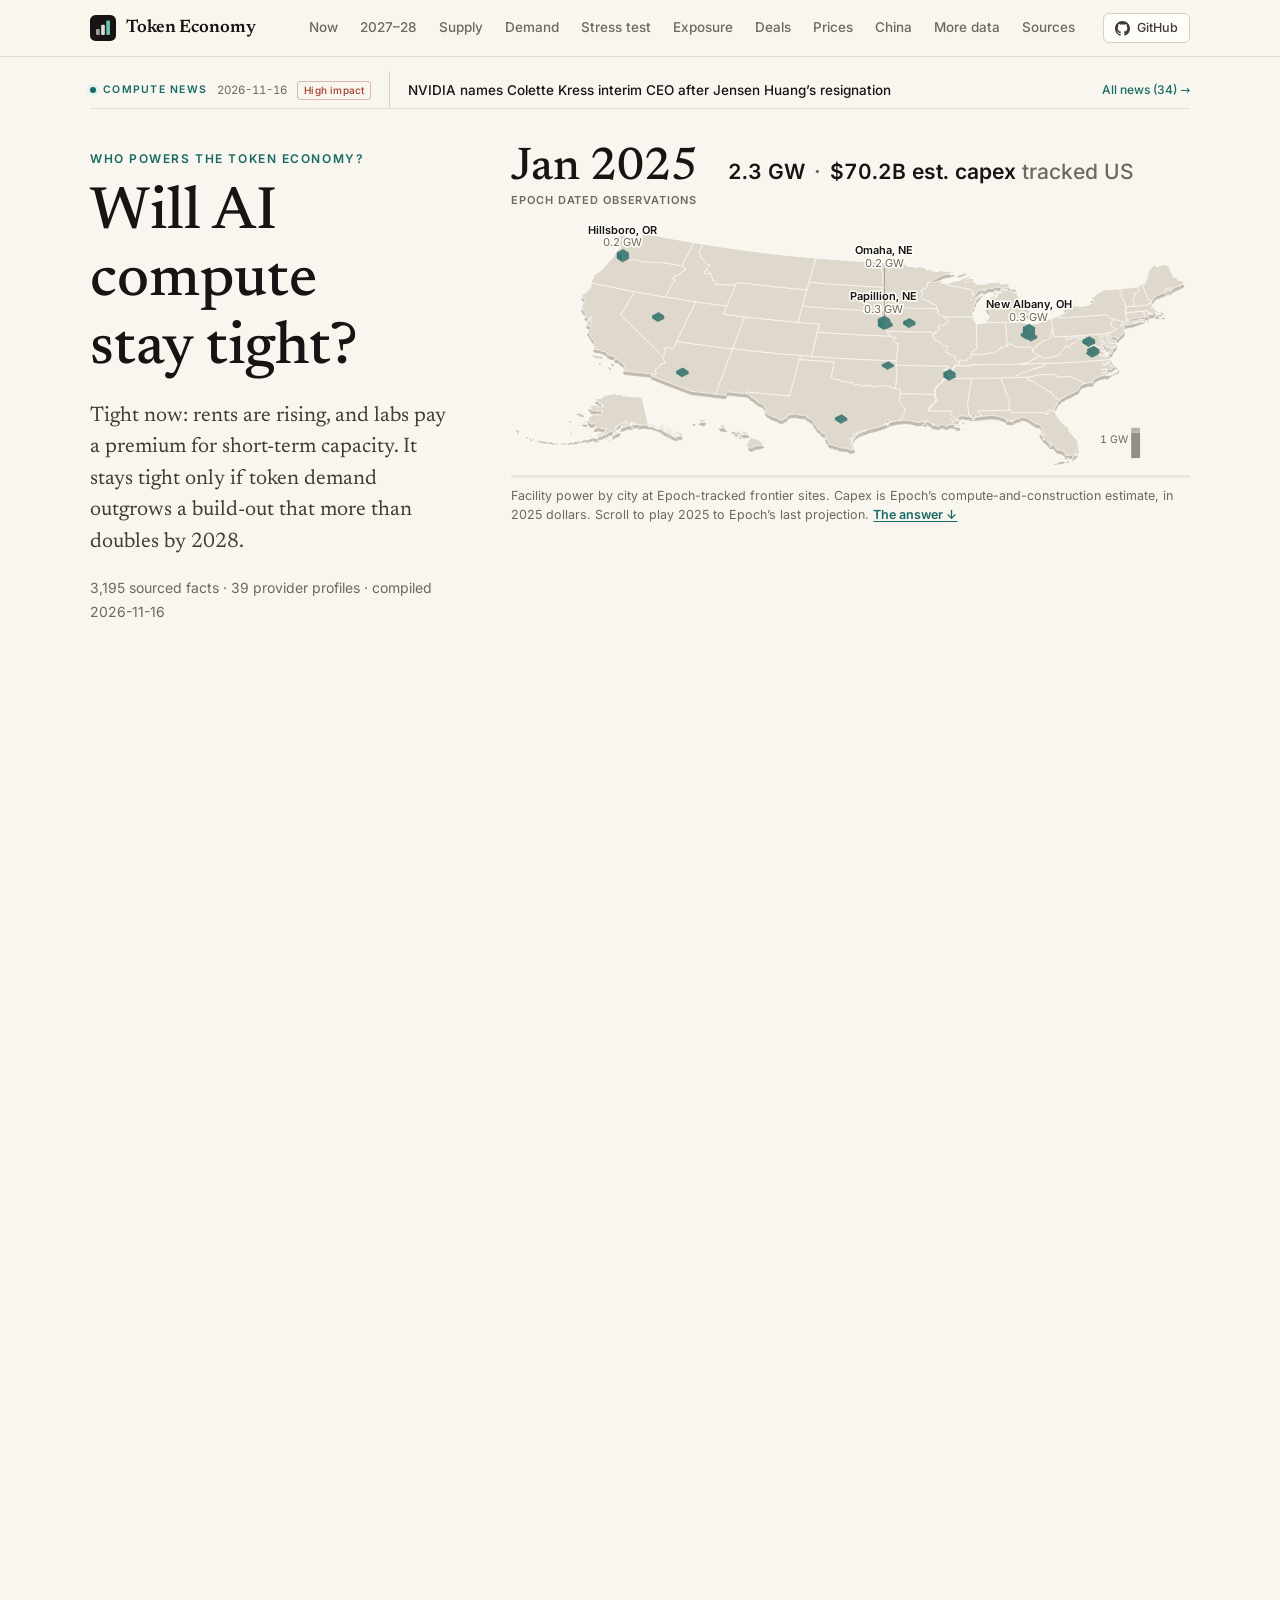
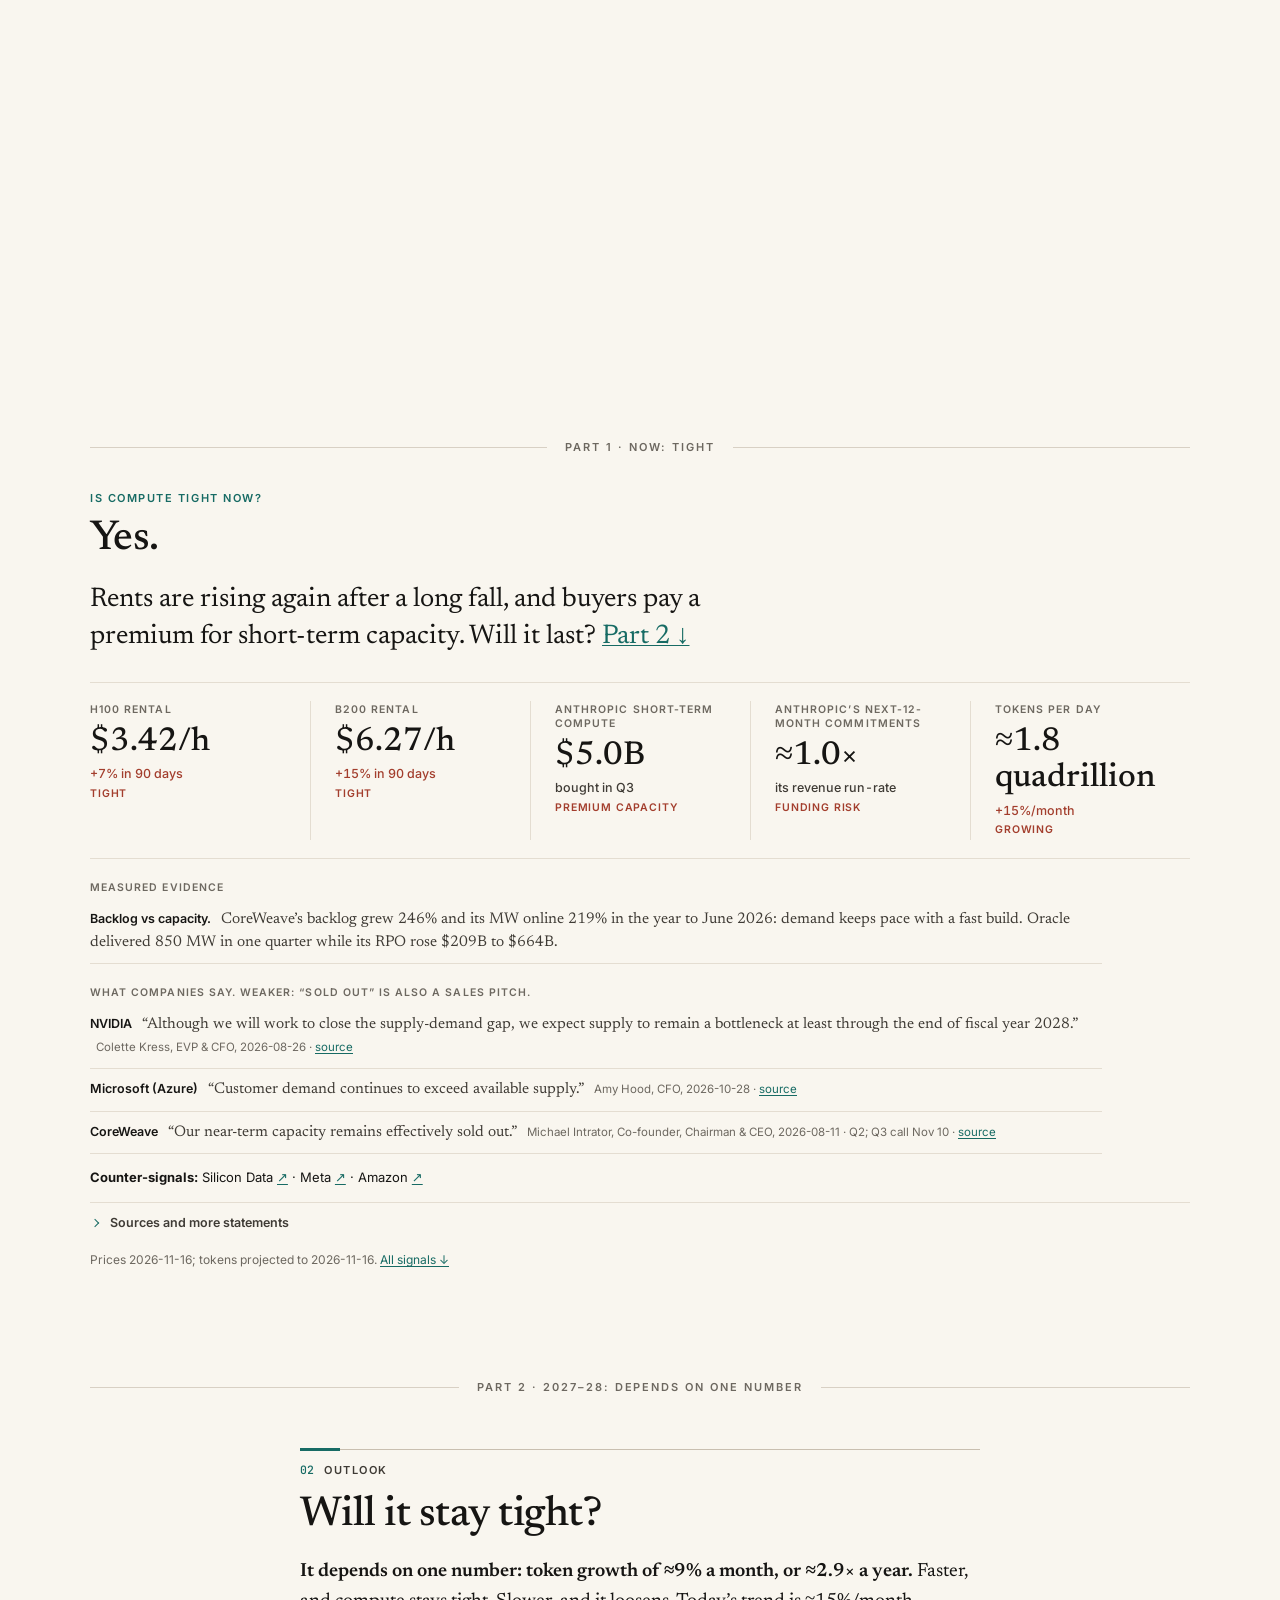
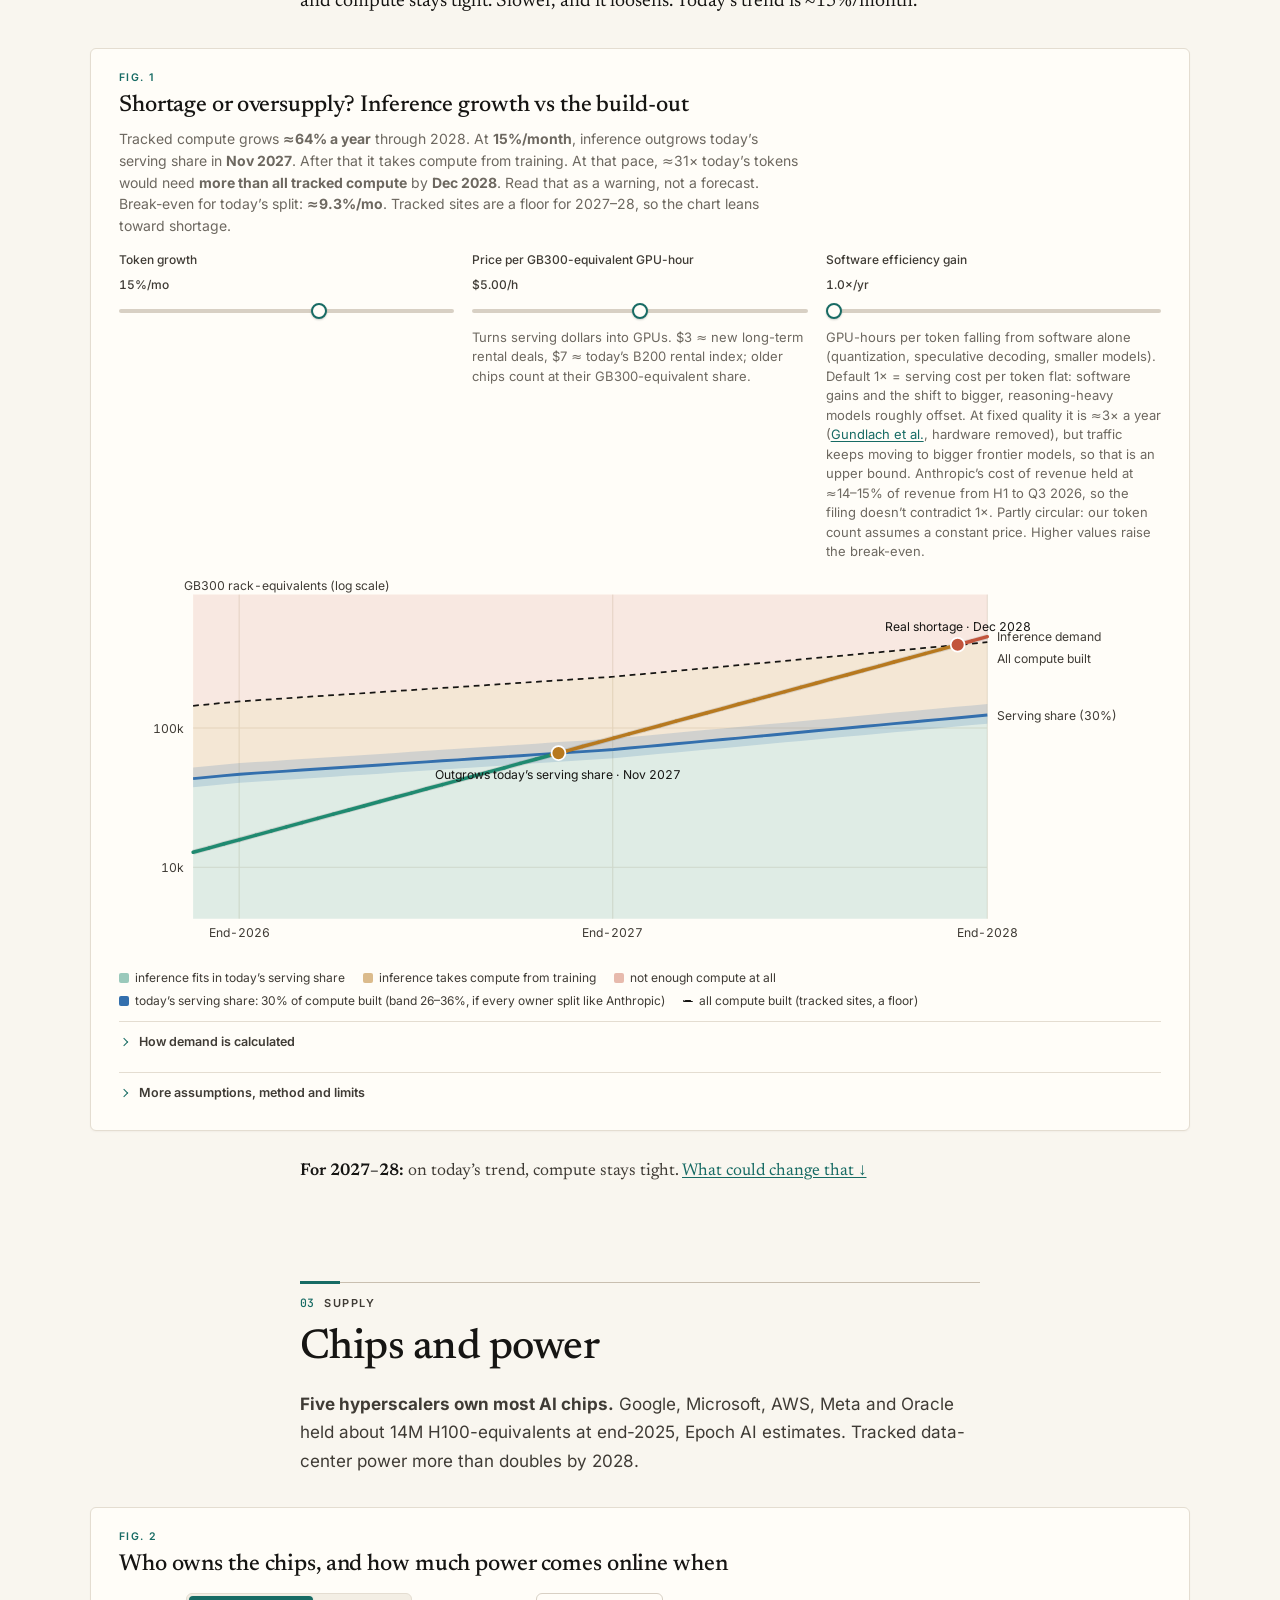
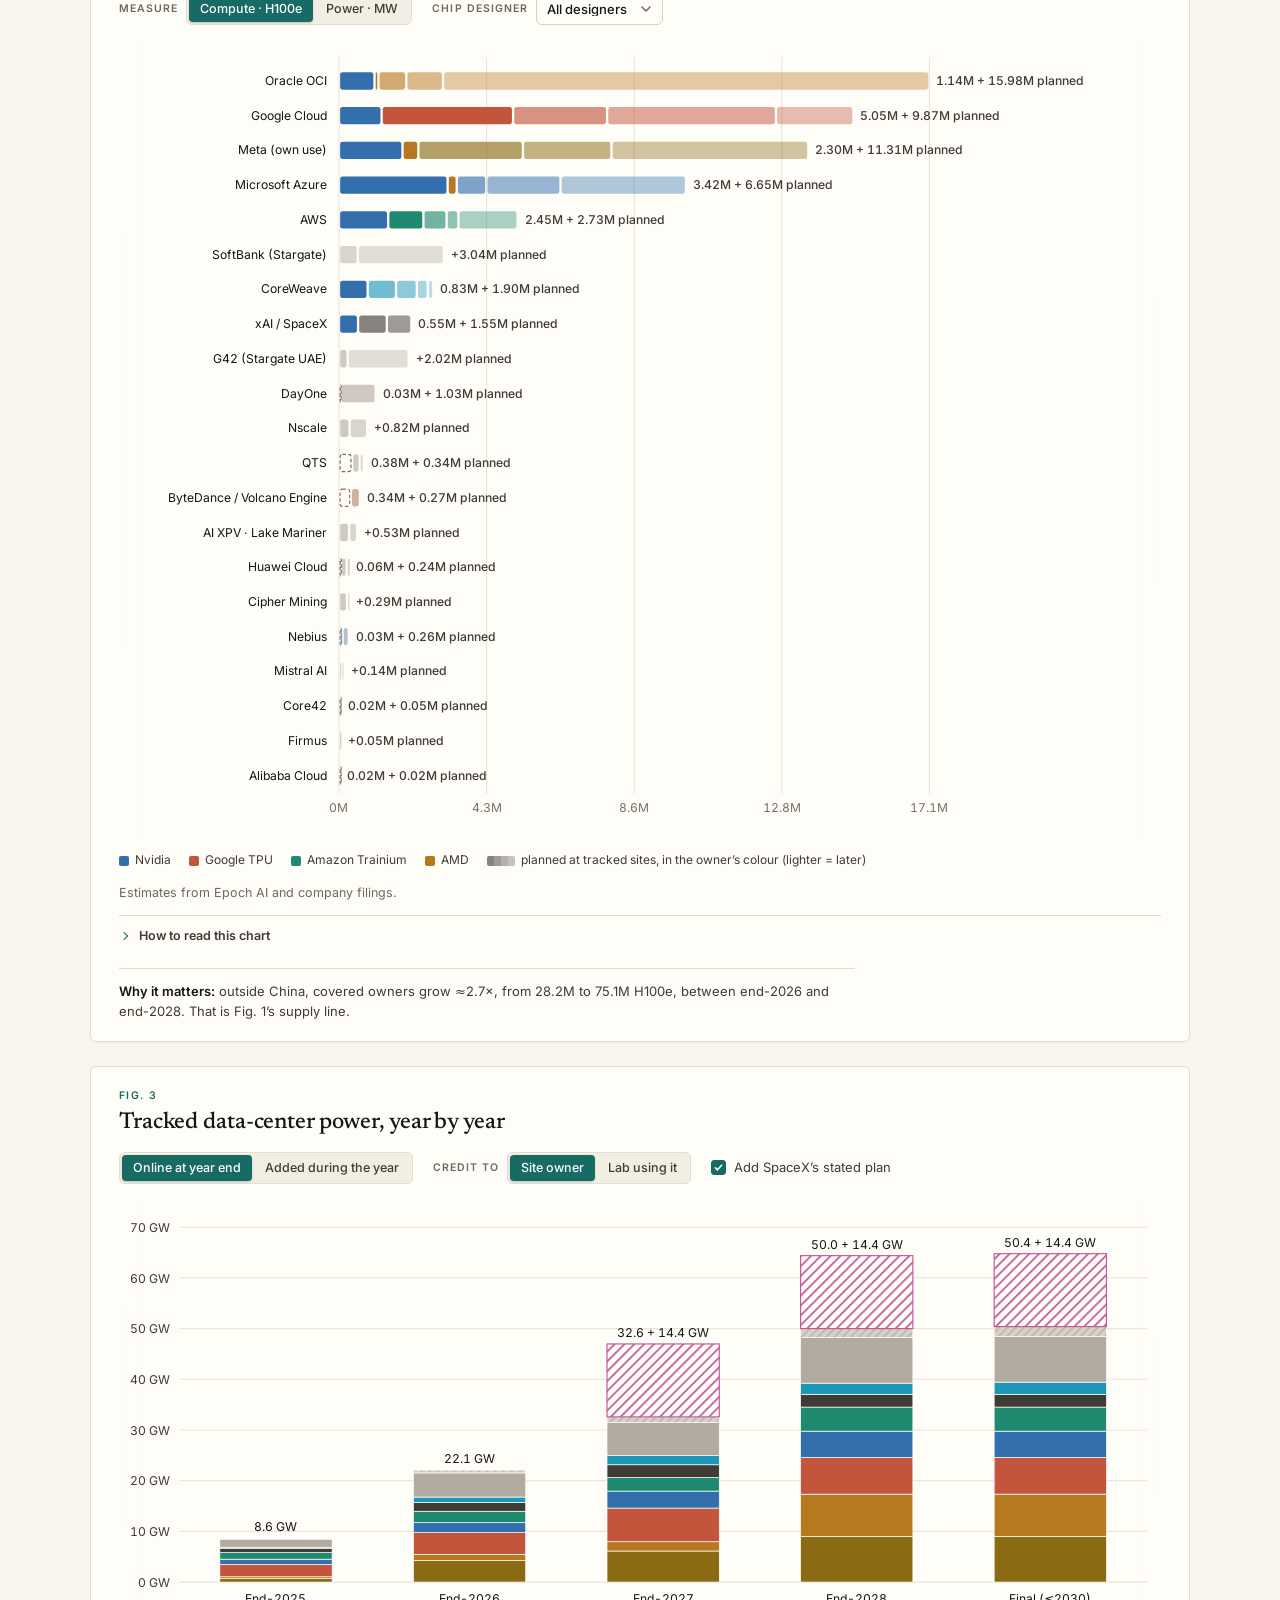
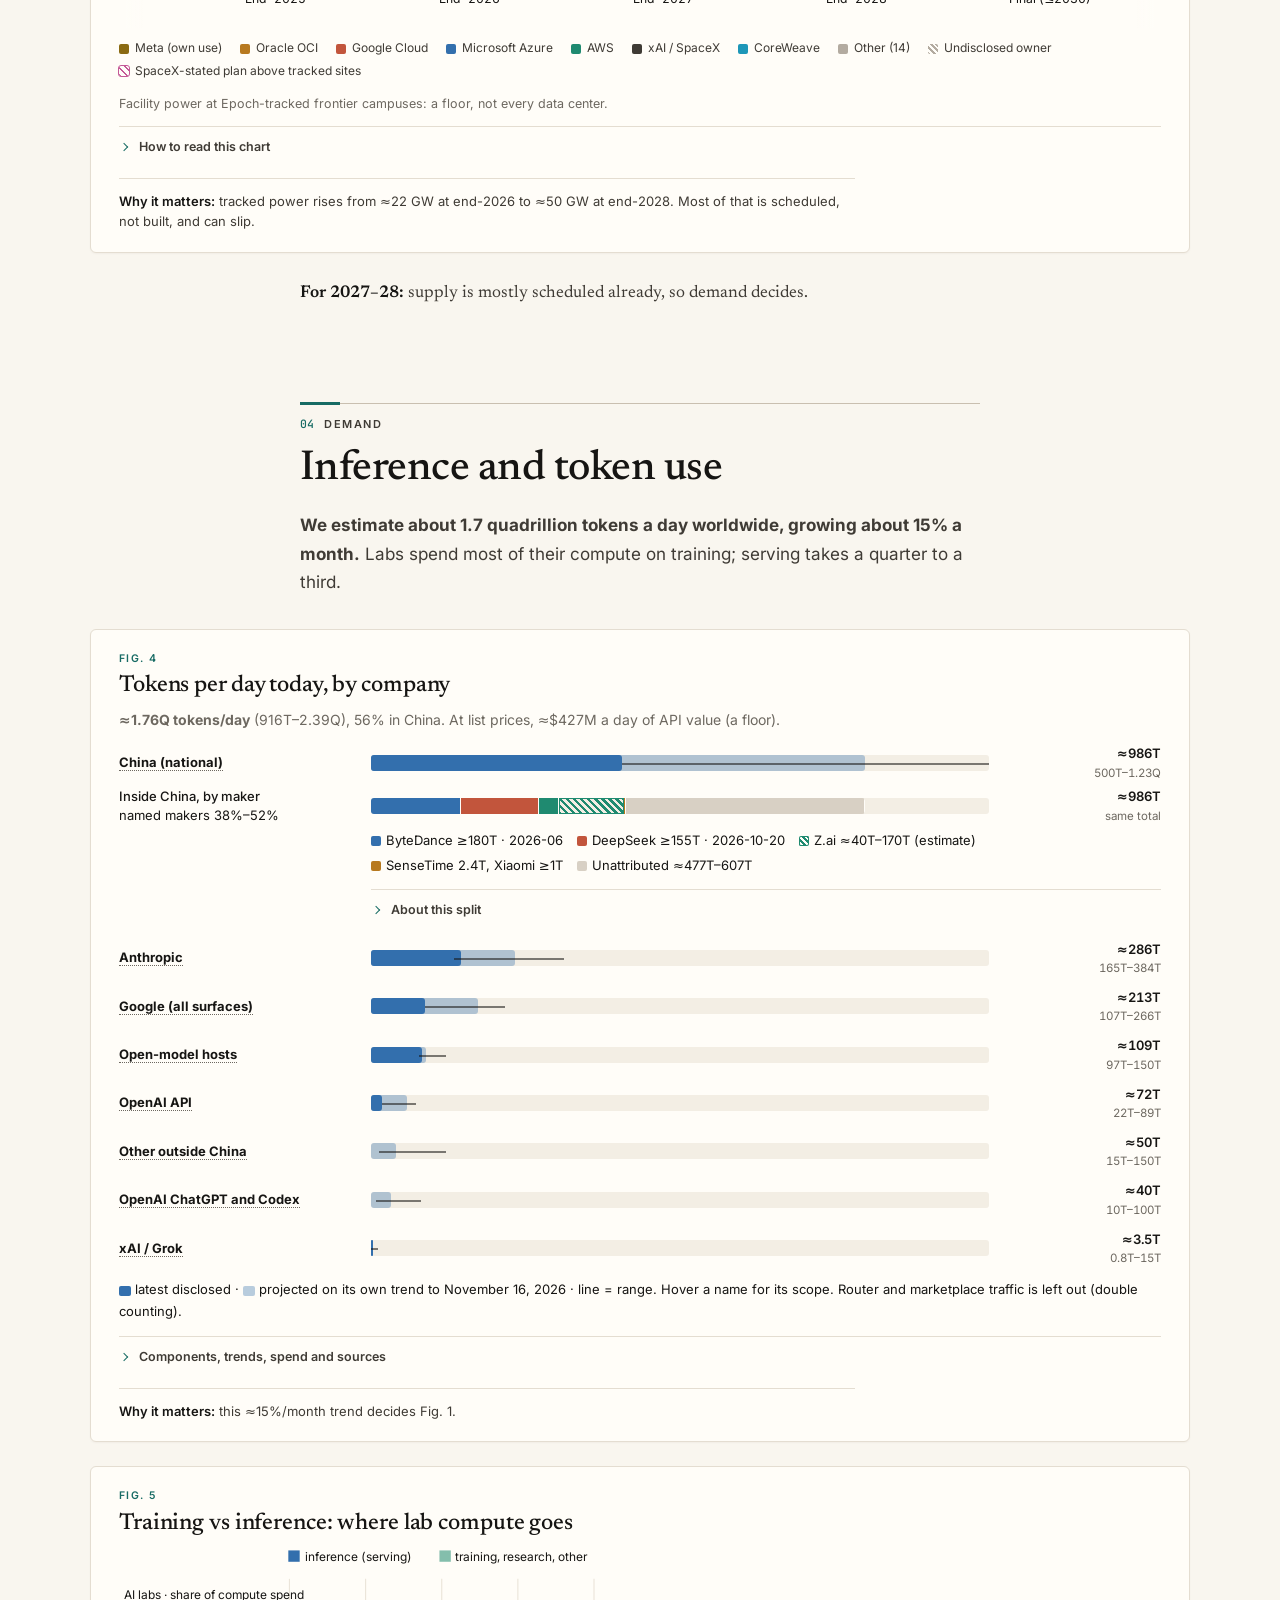
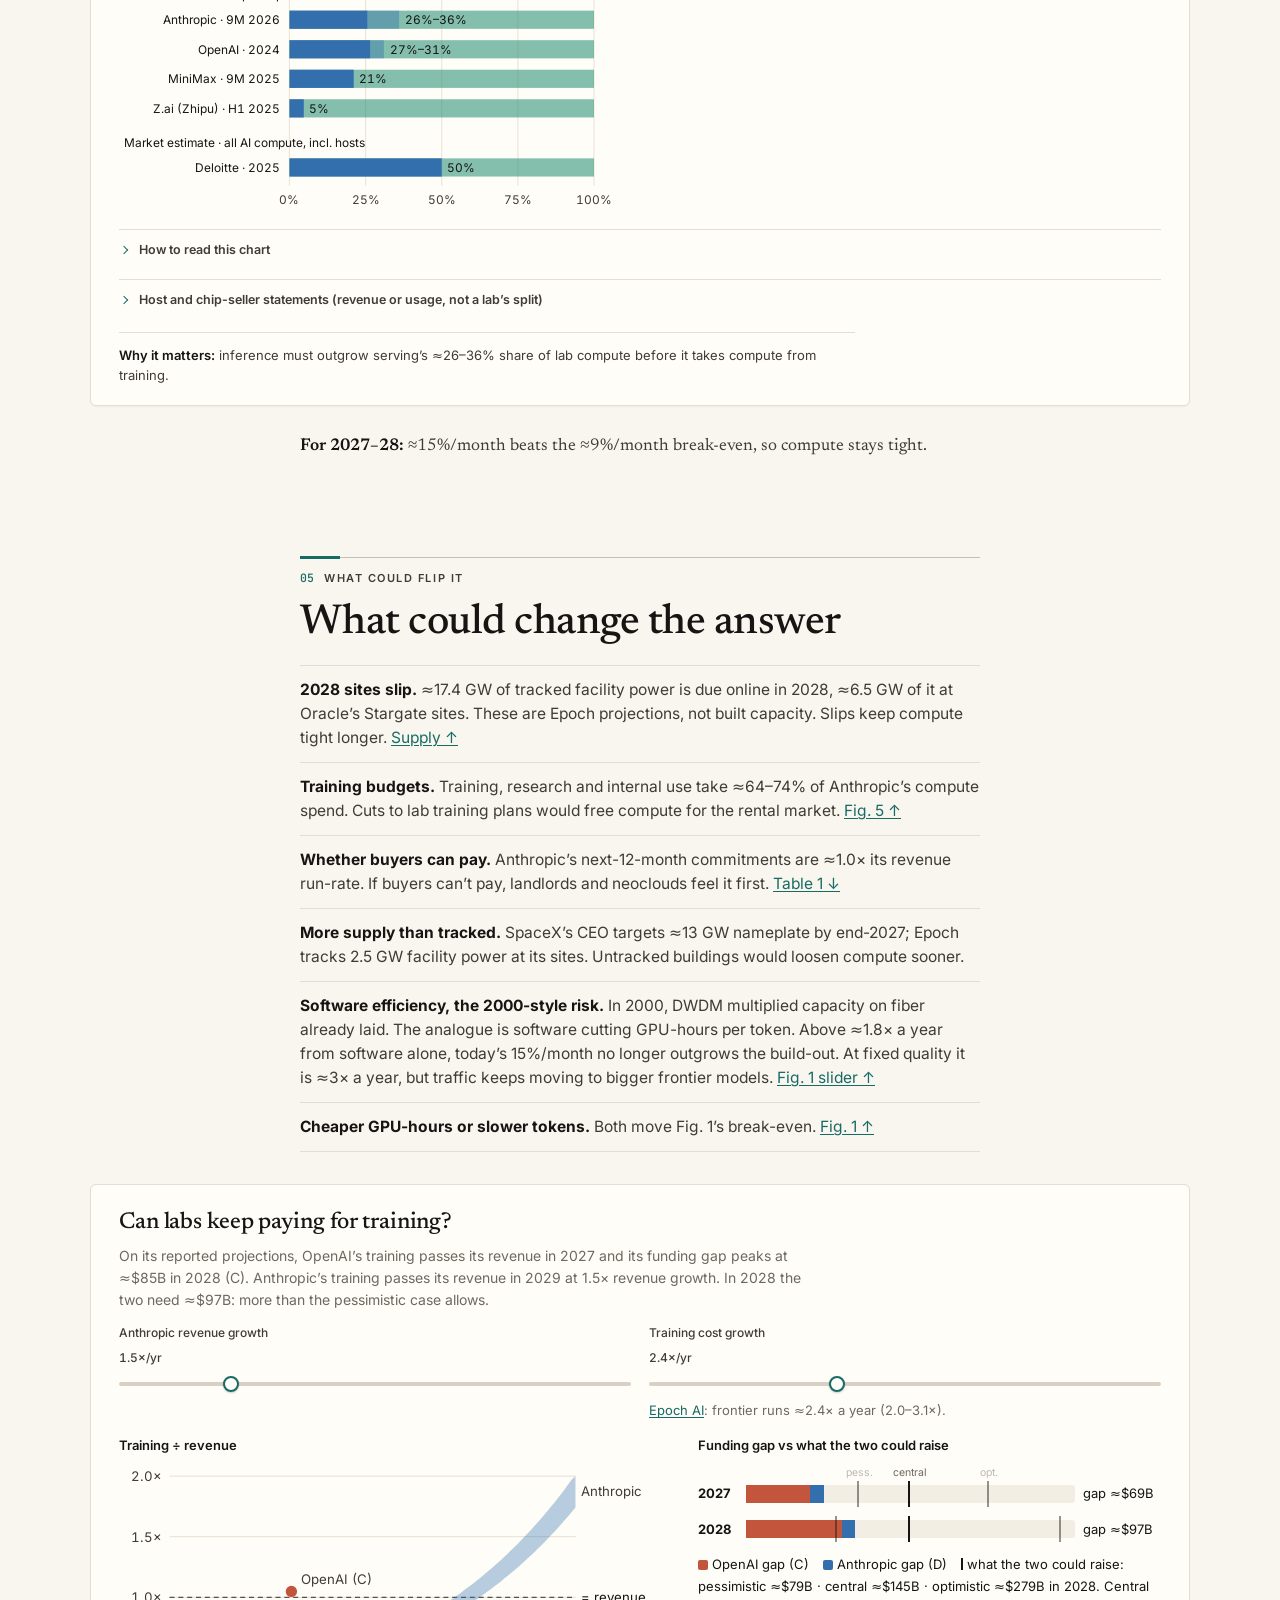
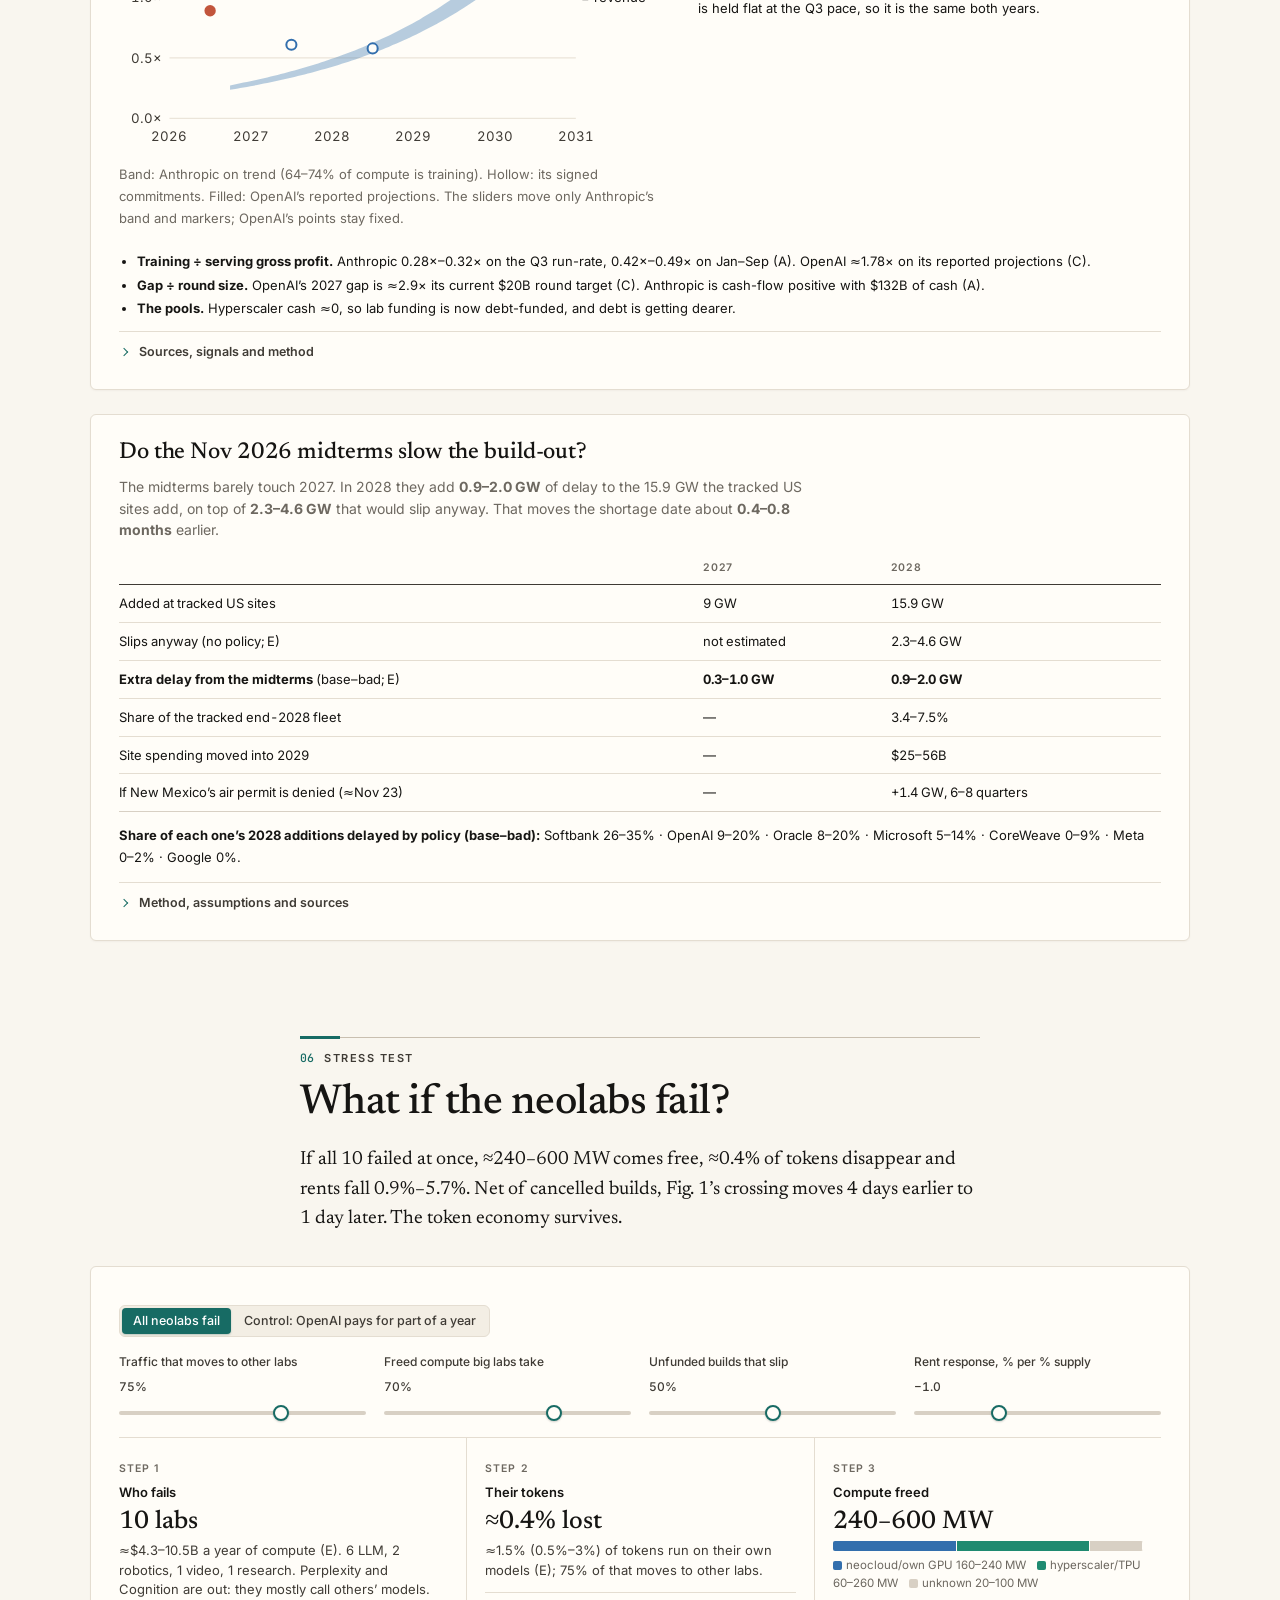
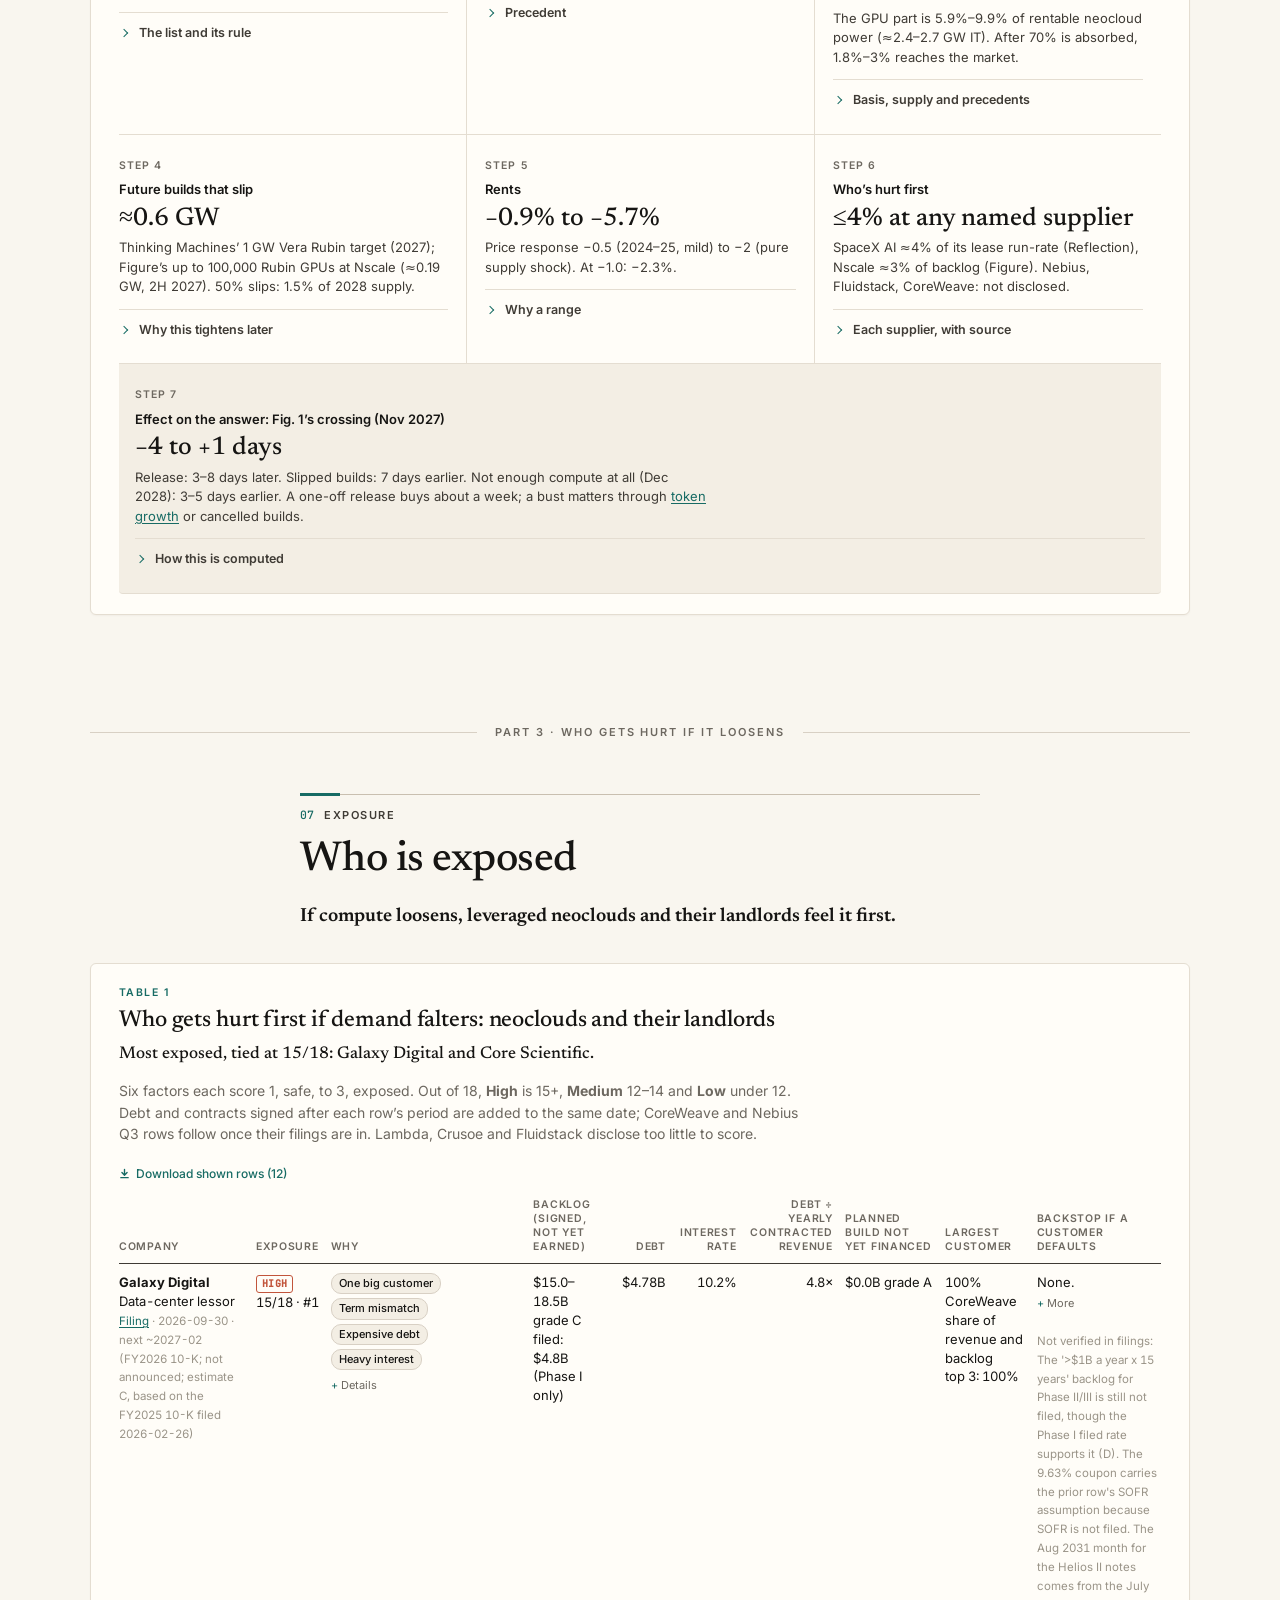
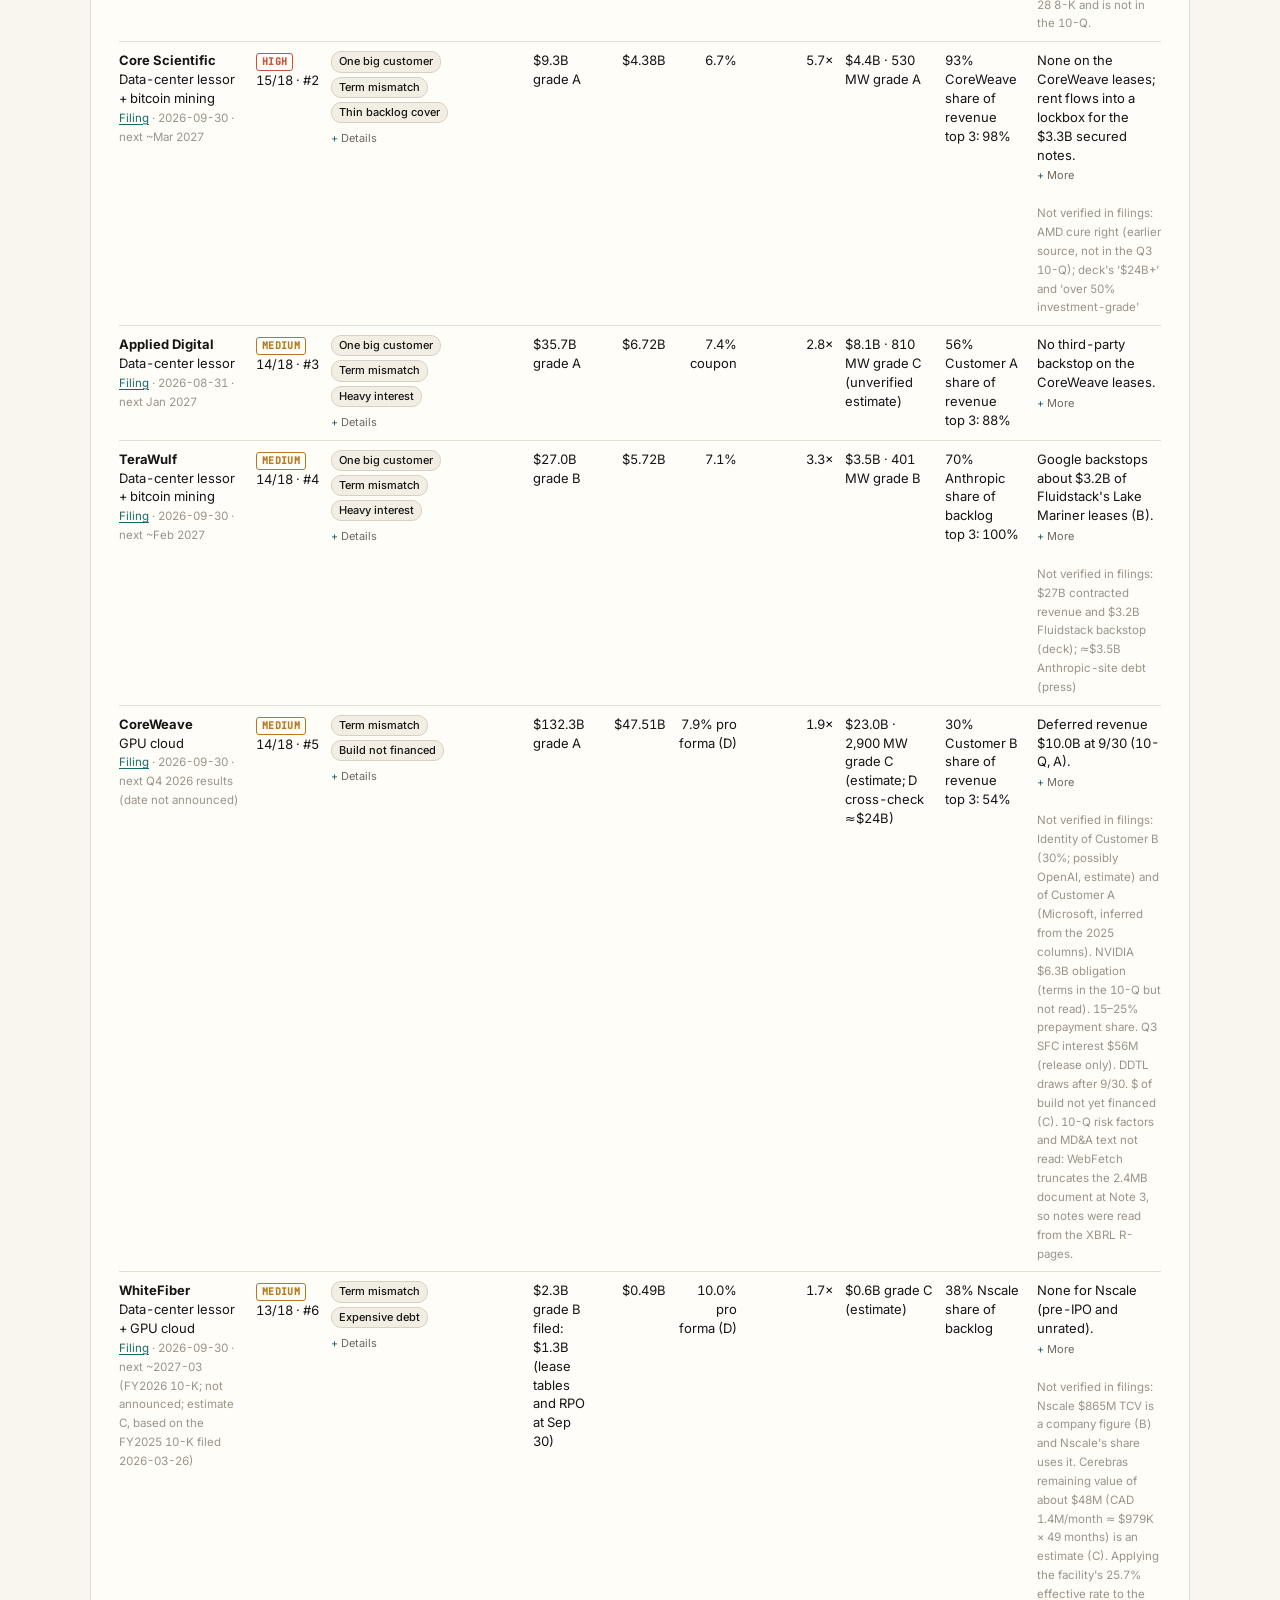
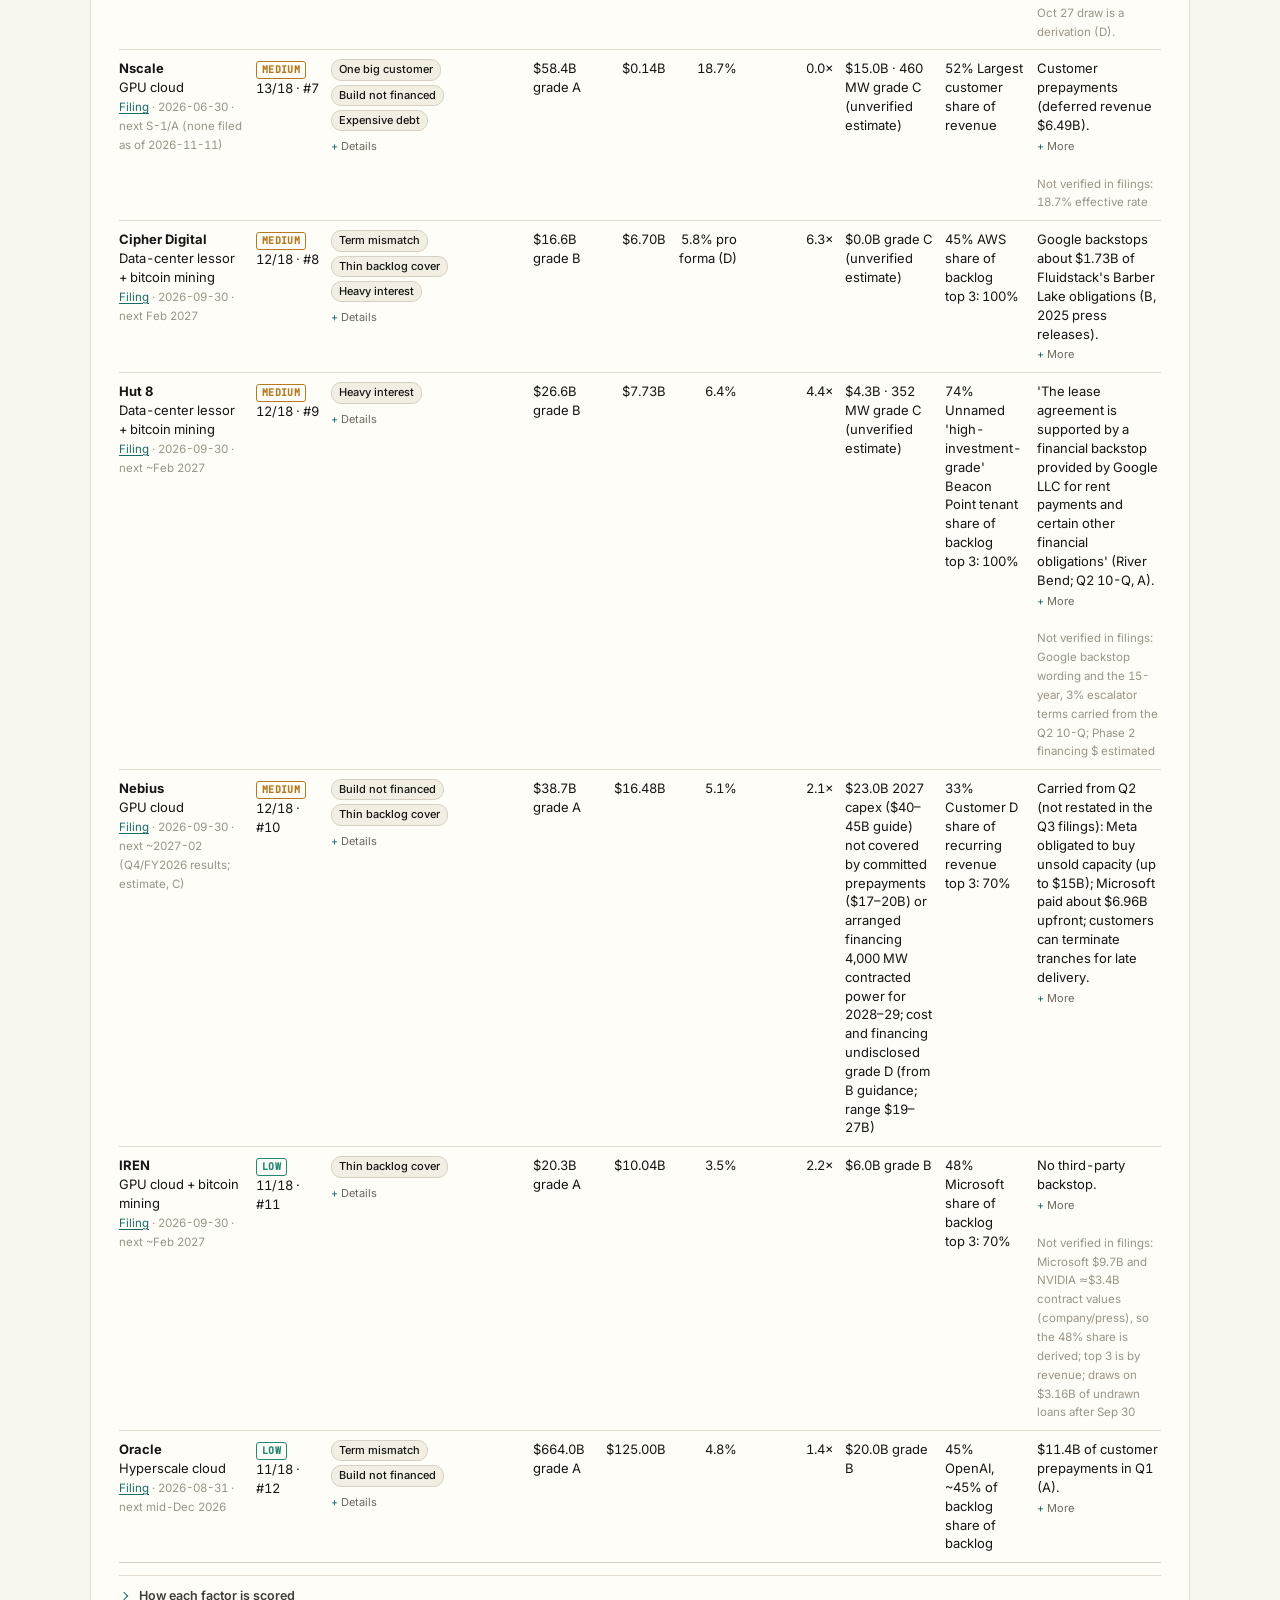
==== commit 60bcfc40: "Add November 16 compute financing and platform news" ====
--- a/index.html
+++ b/index.html
@@ -2,7 +2,7 @@
 <html lang="en">
 <head>
 <meta charset="utf-8">
-<meta name="build" content="bcd29140ccab">
+<meta name="build" content="19be8f2728d6">
 <script>(function(){var m=document.querySelector('meta[name=build]');if(!m||!m.content||location.protocol==='file:'||!window.fetch)return;fetch('version.json',{cache:'no-store'}).then(function(r){return r.ok?r.json():null}).then(function(v){var k='build-reload-'+(v&&v.build);if(v&&v.build&&v.build!==m.content&&!sessionStorage.getItem(k)){sessionStorage.setItem(k,'1');location.reload();}}).catch(function(){});})();</script>
 <meta name="viewport" content="width=device-width, initial-scale=1">
 <title>Will AI compute stay tight?</title>
@@ -428,9 +428,9 @@
 </footer>
 <button id="backTop" class="back-top" aria-label="Back to top" hidden>↑ Top</button>
 <button id="theme" hidden></button>
-<script src="data/nc.js?v=d8a7809a6b30"></script>
-<script src="data/live.js?v=f369de17dc09"></script>
-<script src="data/research.js?v=2349644021b6"></script>
+<script src="data/nc.js?v=df4267b7d9b1"></script>
+<script src="data/live.js?v=d337a9593044"></script>
+<script src="data/research.js?v=88ba26933689"></script>
 <script src="data/us_states.js?v=8dcf93263303"></script>
 <script src="js/common.js?v=c11cc3cabcf5"></script>
 <script src="js/conflicts.js?v=2c0f04736585"></script>
